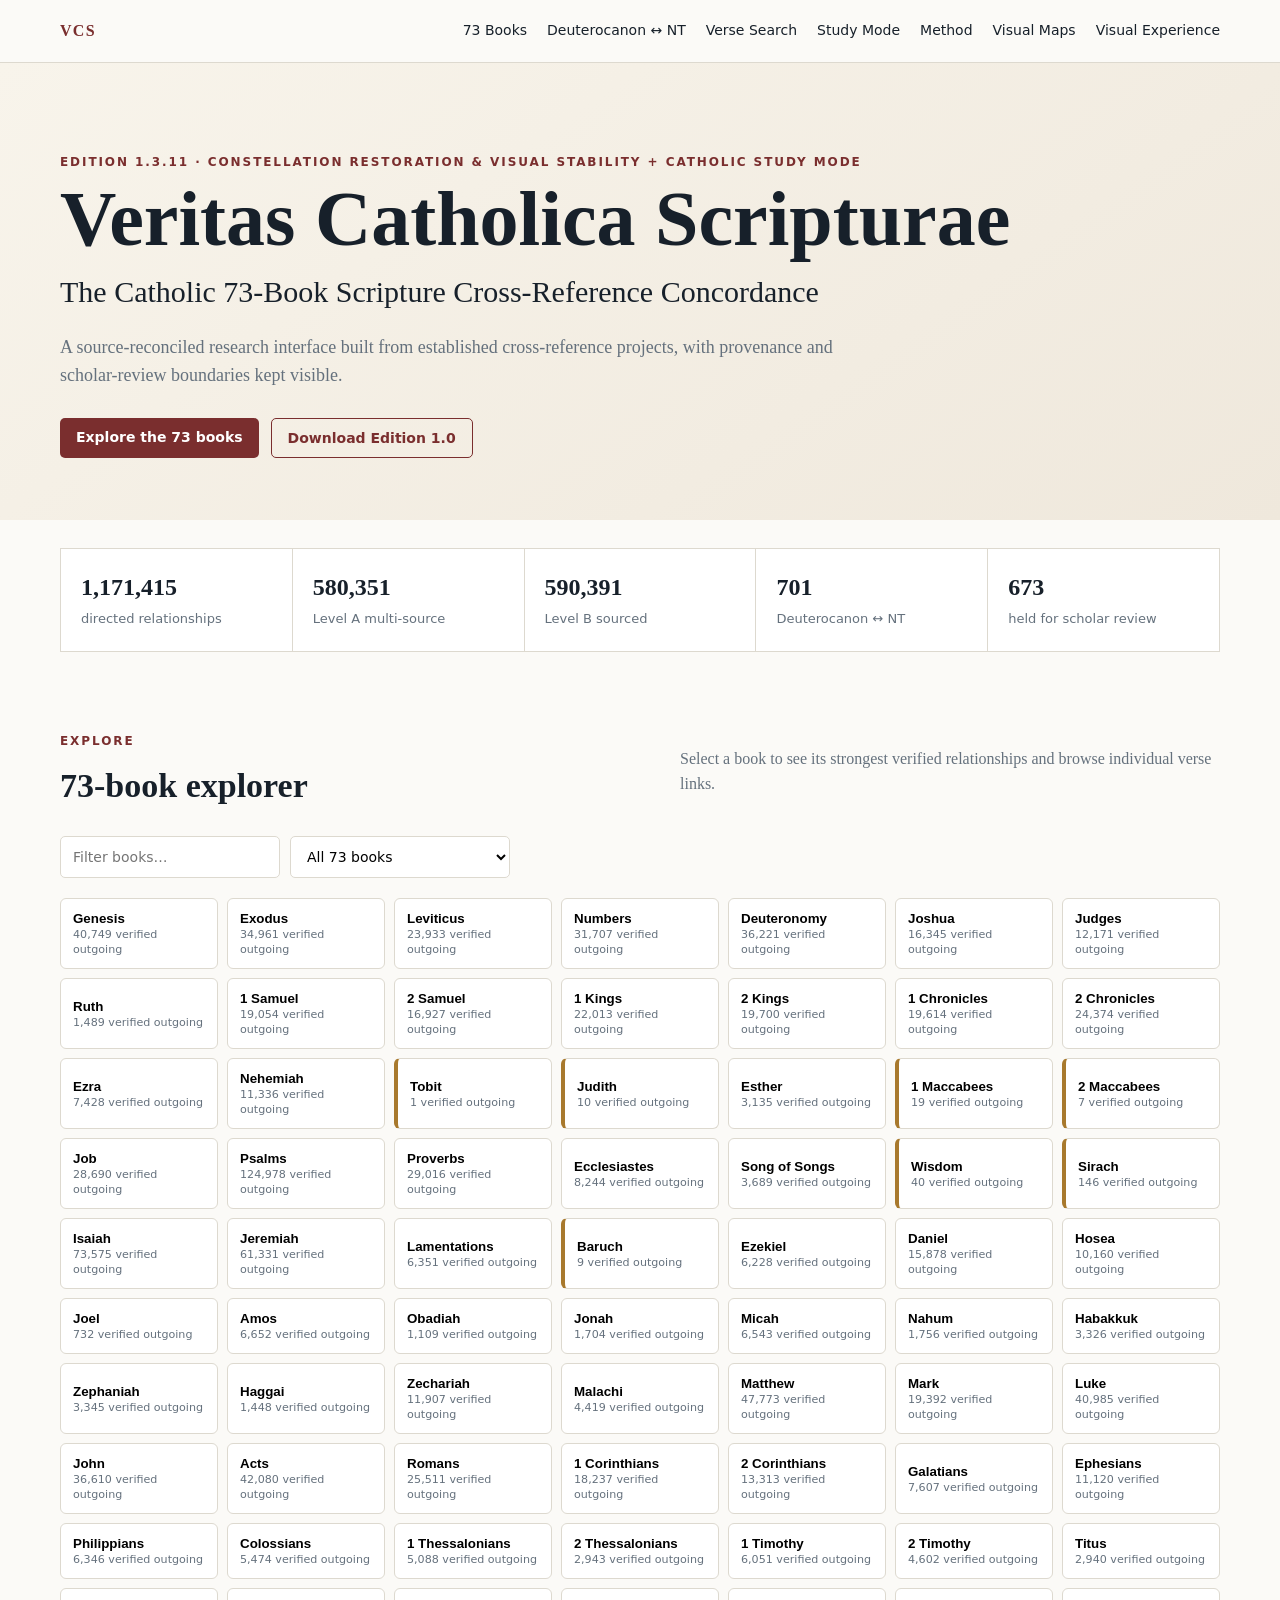
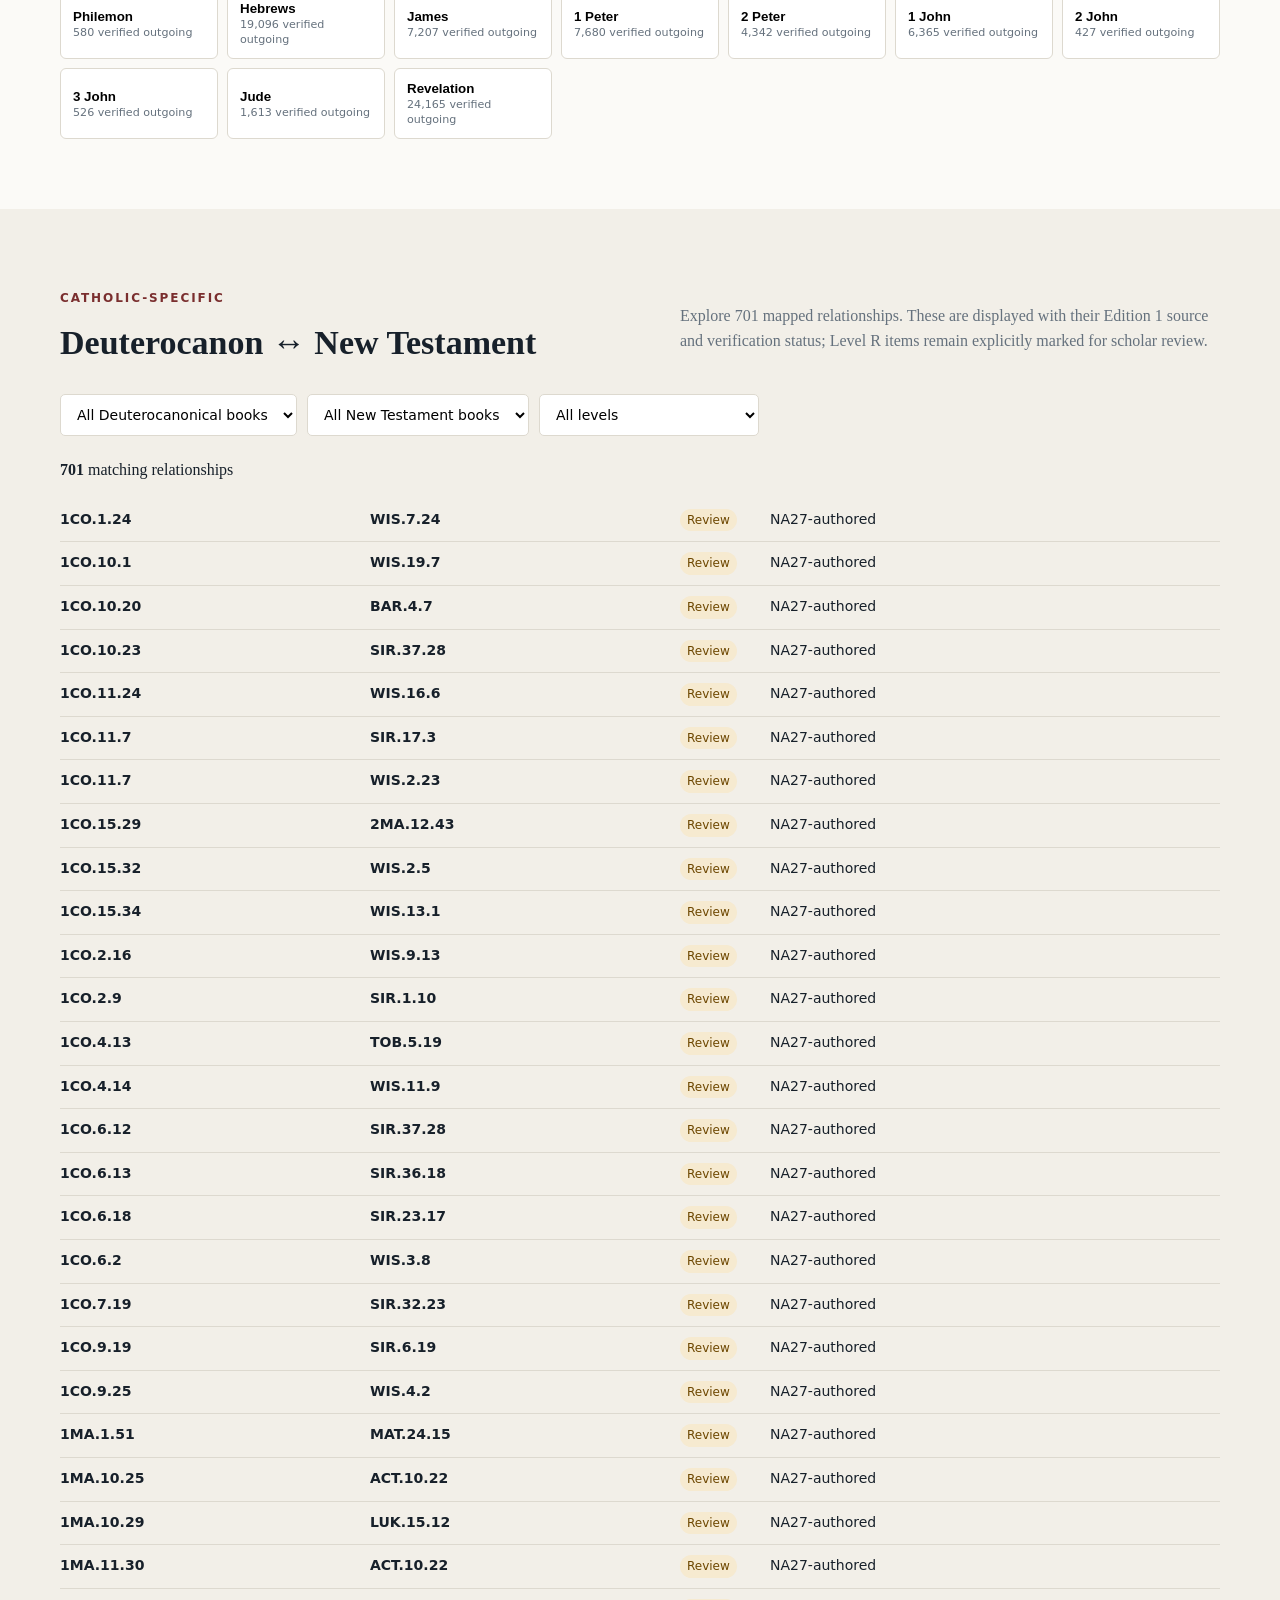
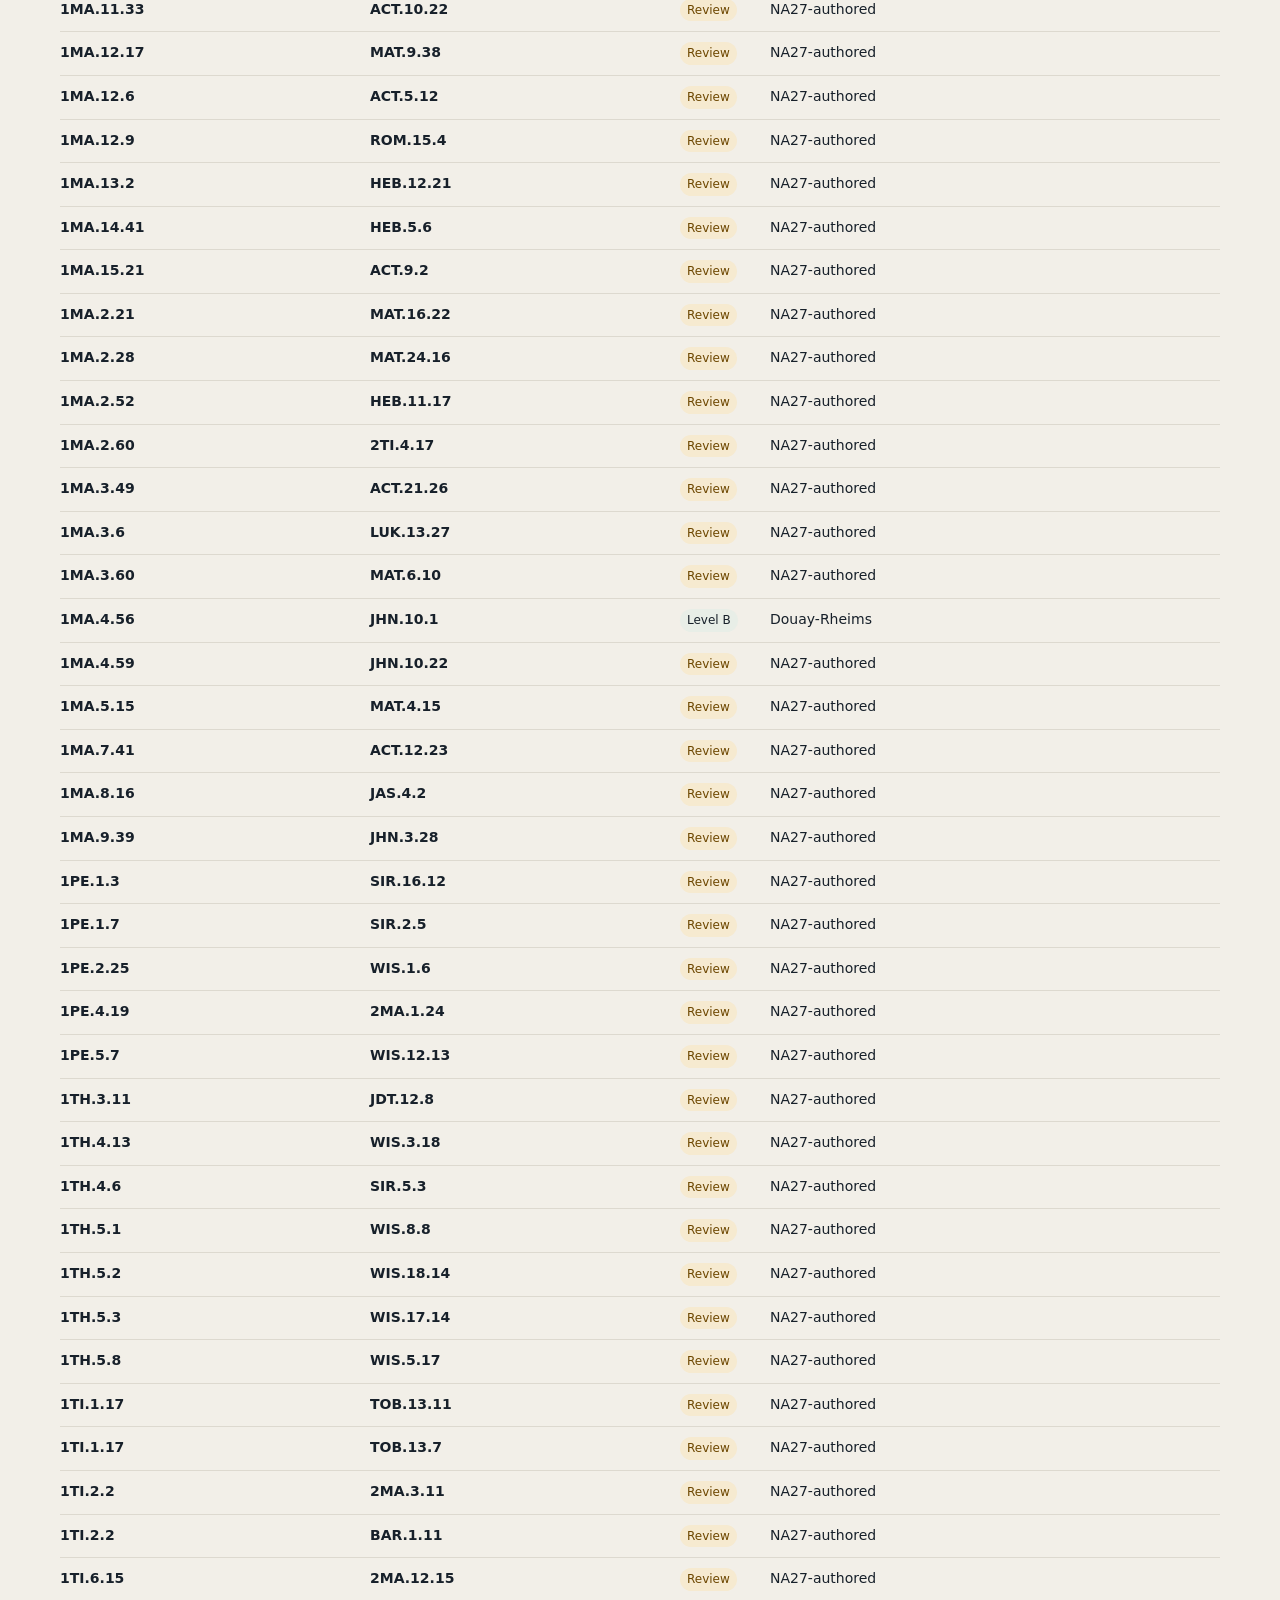
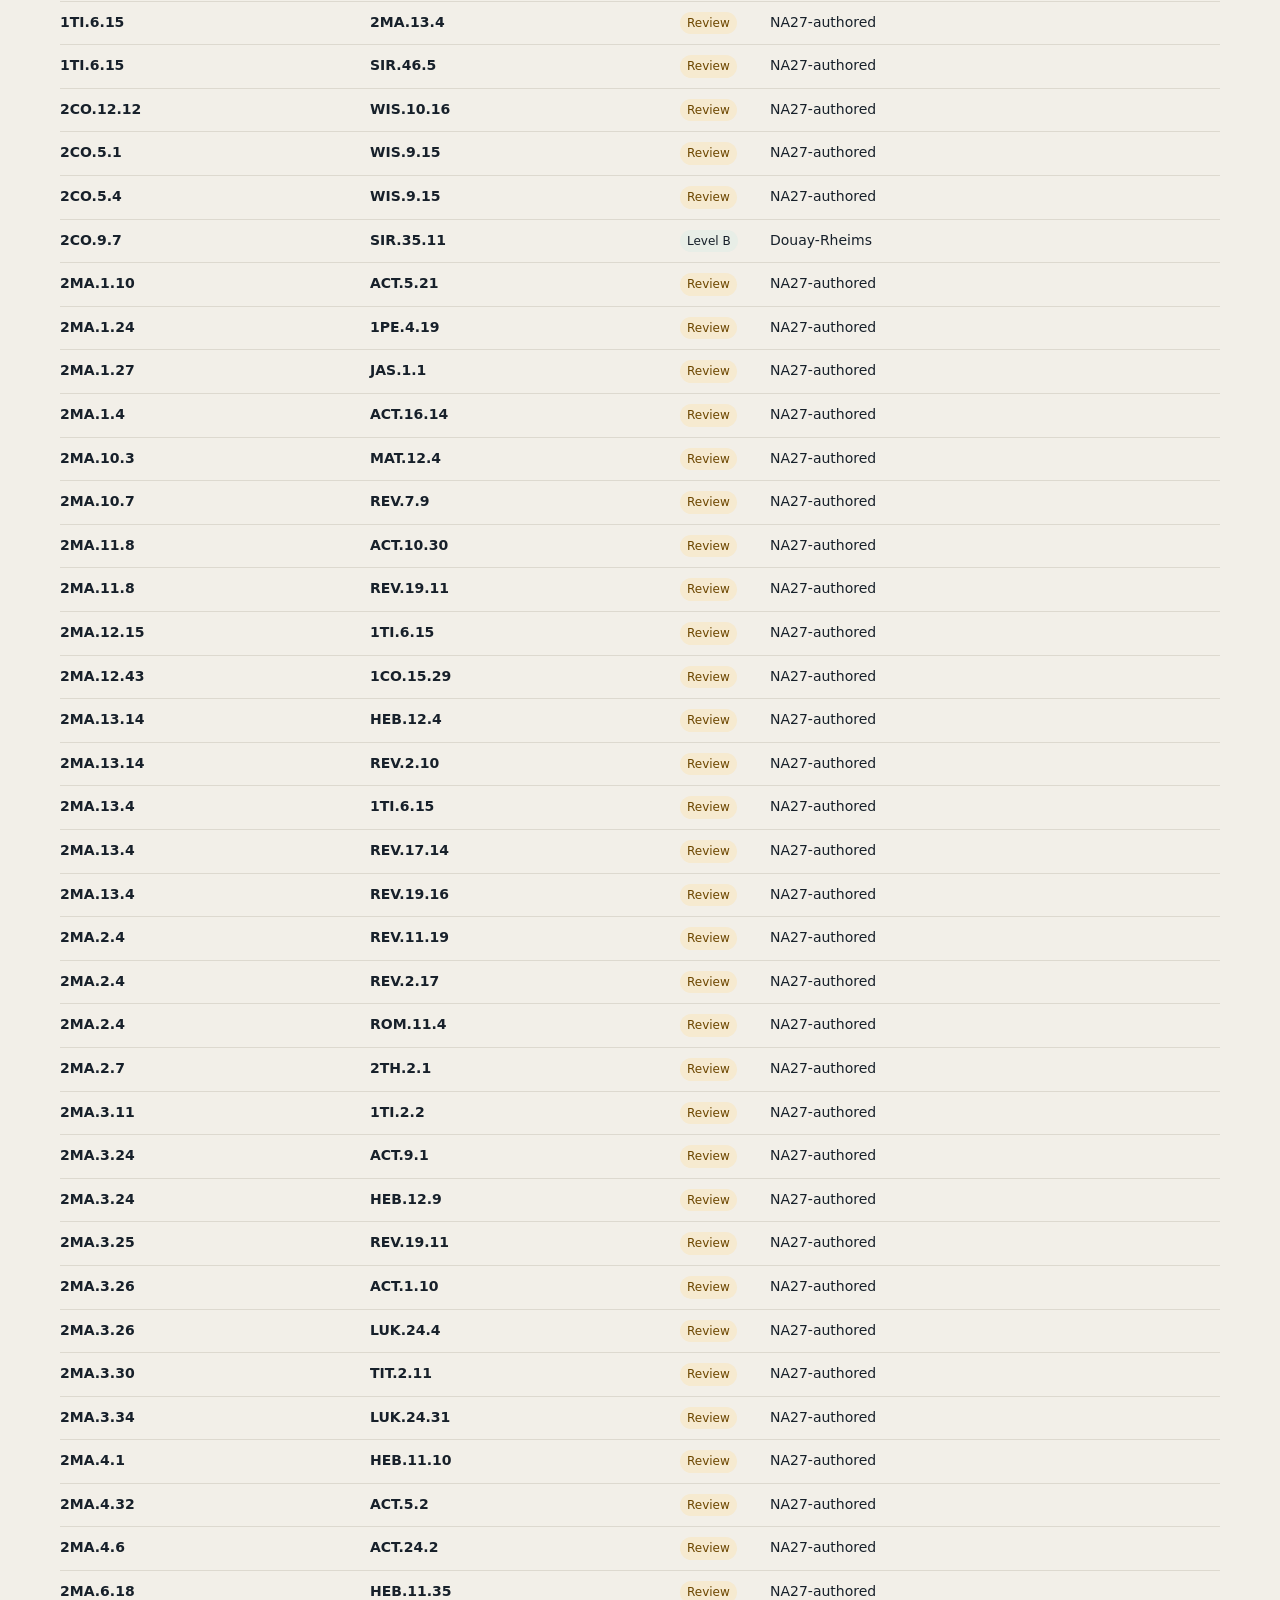
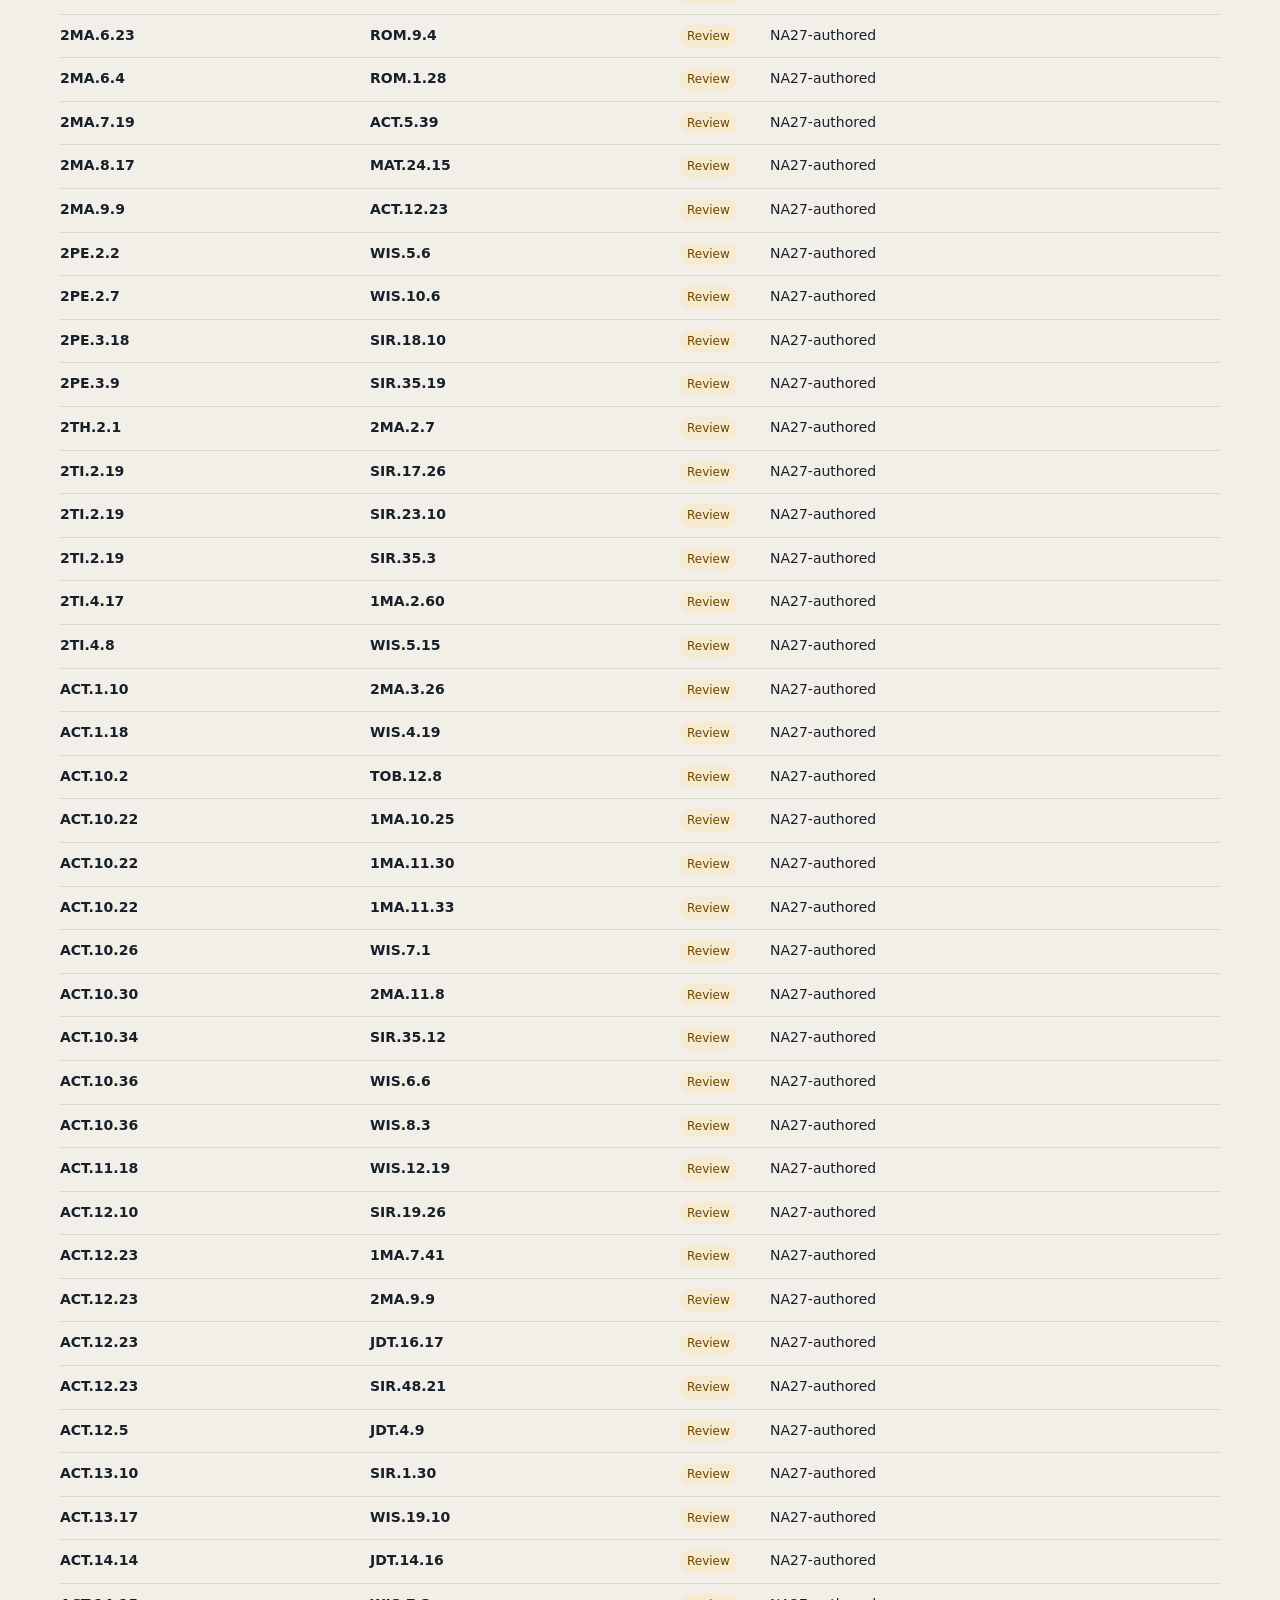
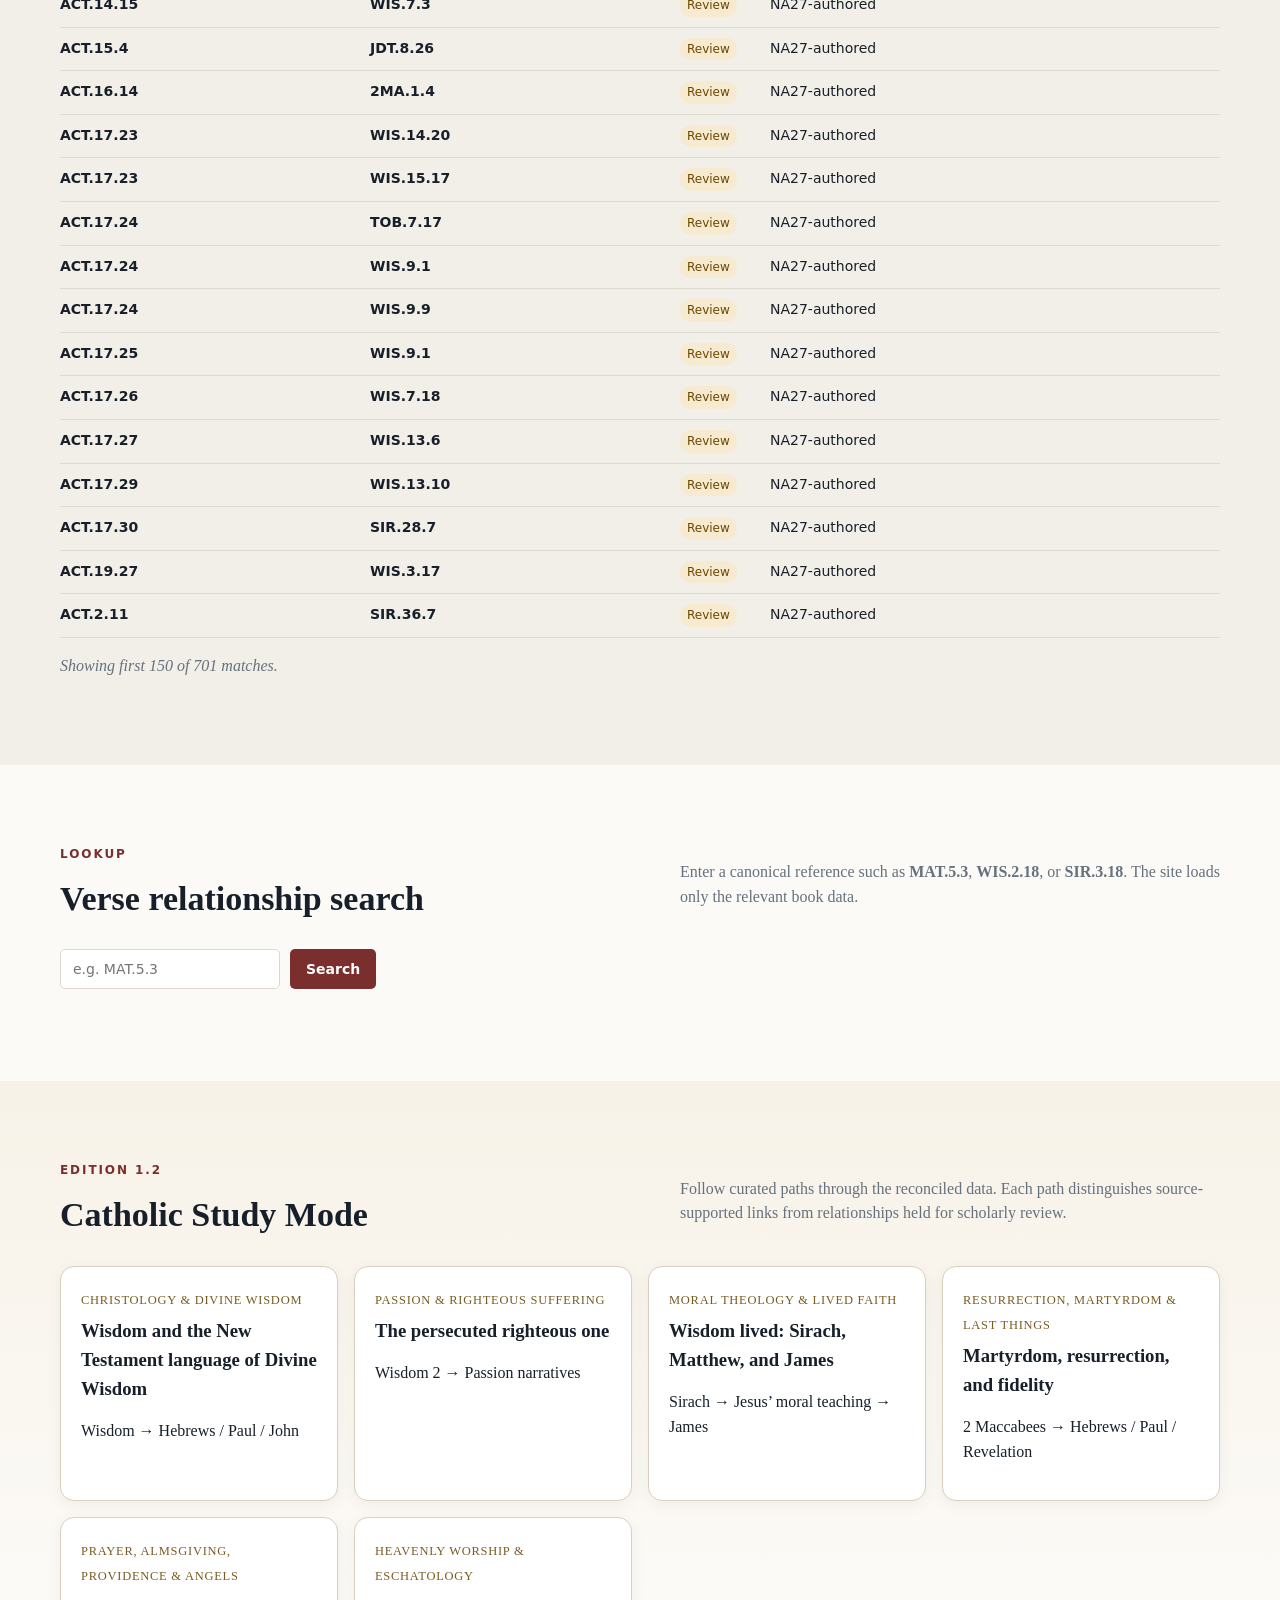
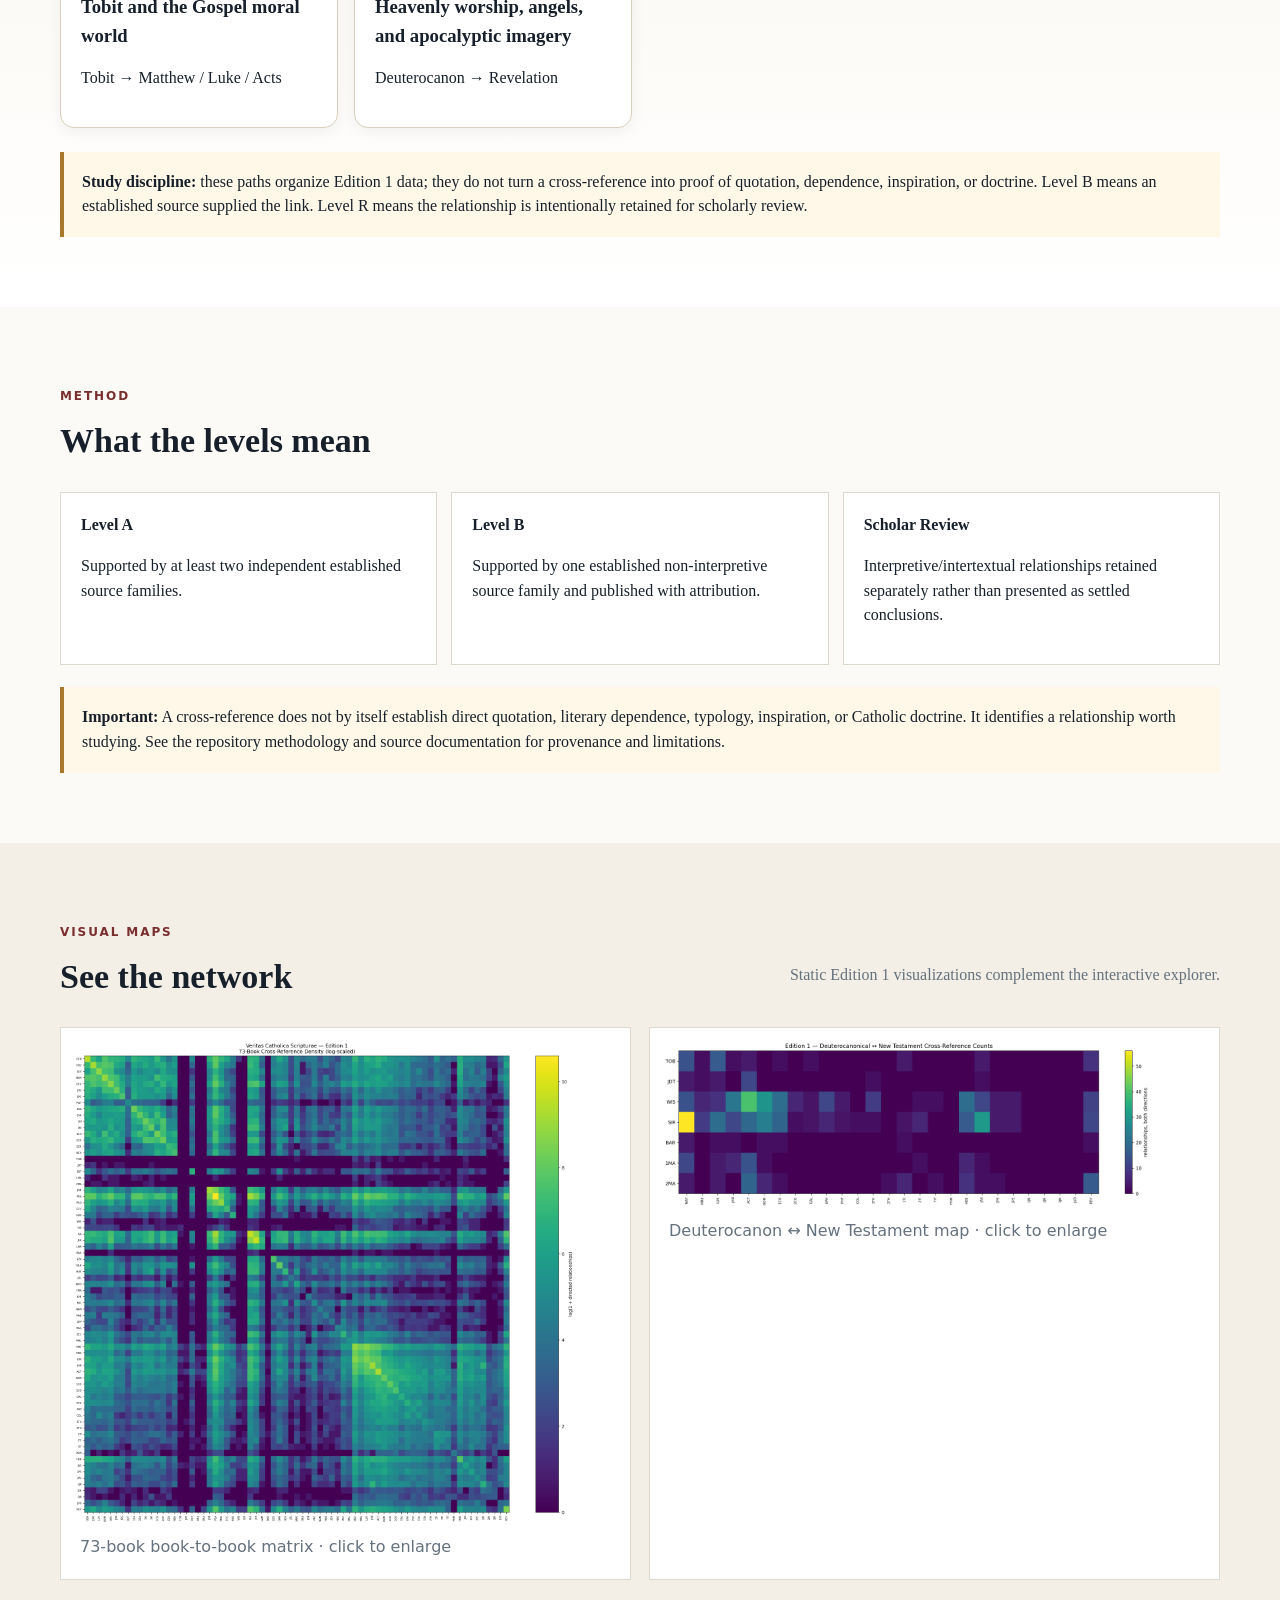
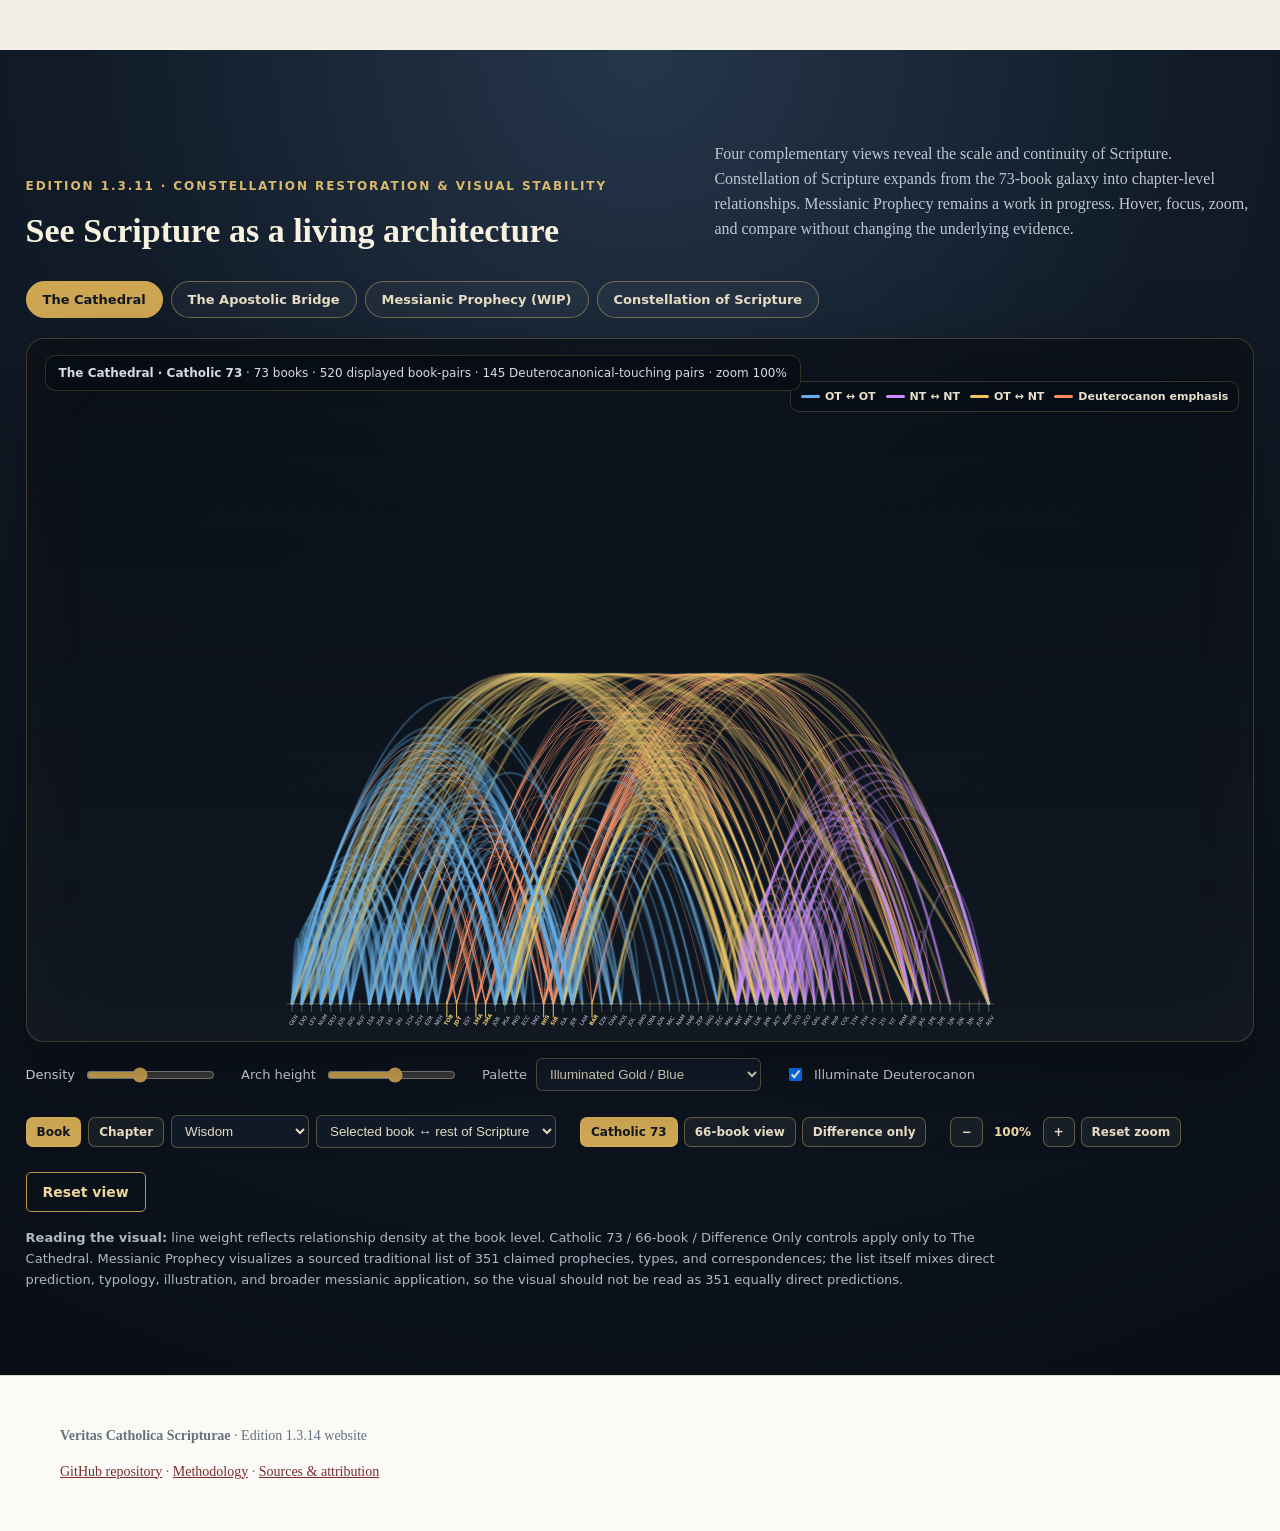
==== docs/index.html @ cc0d412a "Edition 1.3.14 cache-busting hotfix Part 3" ====
<!doctype html><html lang="en"><head><meta charset="utf-8"><meta name="viewport" content="width=device-width,initial-scale=1"><meta name="description" content="A provenance-preserving Catholic 73-book Scripture cross-reference concordance."><title>Veritas Catholica Scripturae</title><link rel="stylesheet" href="assets/style.css?v=1.3.14"></head><body>
<header><div class="wrap nav"><a class="brand" href="./">VCS</a><nav><a href="#explore">73 Books</a><a href="#deutero">Deuterocanon ↔ NT</a><a href="#search">Verse Search</a><a href="#study">Study Mode</a><a href="#method">Method</a><a href="#visuals">Visual Maps</a><a href="#visual-experience">Visual Experience</a></nav></div></header>
<main>
<section class="hero"><div class="wrap"><p class="eyebrow">Edition 1.3.11 · Constellation Restoration & Visual Stability + Catholic Study Mode</p><h1>Veritas Catholica Scripturae</h1><p class="lead">The Catholic 73-Book Scripture Cross-Reference Concordance</p><p class="sub">A source-reconciled research interface built from established cross-reference projects, with provenance and scholar-review boundaries kept visible.</p><div class="actions"><a class="button" href="#explore">Explore the 73 books</a><a class="button secondary" href="https://github.com/cftrevizo/Veritas-Catholica-Scripturae/releases/tag/v1.0.0">Download Edition 1.0</a></div></div></section>
<section class="stats wrap"><div><strong>1,171,415</strong><span>directed relationships</span></div><div><strong>580,351</strong><span>Level A multi-source</span></div><div><strong>590,391</strong><span>Level B sourced</span></div><div><strong>701</strong><span>Deuterocanon ↔ NT</span></div><div><strong>673</strong><span>held for scholar review</span></div></section>
<section id="explore" class="wrap section"><div class="sectionhead"><div><p class="eyebrow">Explore</p><h2>73-book explorer</h2></div><p>Select a book to see its strongest verified relationships and browse individual verse links.</p></div><div class="controls"><input id="bookFilter" placeholder="Filter books…"><select id="canonFilter"><option value="all">All 73 books</option><option value="deutero">Deuterocanonical books</option><option value="nt">New Testament</option><option value="ot">Old Testament</option></select></div><div id="bookGrid" class="bookgrid"></div><div id="bookPanel" class="panel hidden"></div></section>
<section id="deutero" class="section alt"><div class="wrap"><div class="sectionhead"><div><p class="eyebrow">Catholic-specific</p><h2>Deuterocanon ↔ New Testament</h2></div><p>Explore 701 mapped relationships. These are displayed with their Edition 1 source and verification status; Level R items remain explicitly marked for scholar review.</p></div><div class="controls"><select id="deuteroBook"><option value="all">All Deuterocanonical books</option></select><select id="ntBook"><option value="all">All New Testament books</option></select><select id="levelFilter"><option value="all">All levels</option><option value="A">Level A</option><option value="B">Level B</option><option value="R">Scholar review</option></select></div><div id="deuteroResults" class="results"></div></div></section>
<section id="search" class="wrap section"><div class="sectionhead"><div><p class="eyebrow">Lookup</p><h2>Verse relationship search</h2></div><p>Enter a canonical reference such as <b>MAT.5.3</b>, <b>WIS.2.18</b>, or <b>SIR.3.18</b>. The site loads only the relevant book data.</p></div><form id="verseForm" class="searchbox"><input id="verseInput" autocomplete="off" placeholder="e.g. MAT.5.3"><button class="button" type="submit">Search</button></form><div id="verseResults" class="results"></div></section>
<section id="study" class="section study"><div class="wrap"><div class="sectionhead"><div><p class="eyebrow">Edition 1.2</p><h2>Catholic Study Mode</h2></div><p>Follow curated paths through the reconciled data. Each path distinguishes source-supported links from relationships held for scholarly review.</p></div><div id="studyGrid" class="studygrid"></div><div id="studyPanel" class="panel hidden"></div><div class="notice"><b>Study discipline:</b> these paths organize Edition 1 data; they do not turn a cross-reference into proof of quotation, dependence, inspiration, or doctrine. Level B means an established source supplied the link. Level R means the relationship is intentionally retained for scholarly review.</div></div></section>




<section id="method" class="wrap section"><div class="sectionhead"><div><p class="eyebrow">Method</p><h2>What the levels mean</h2></div></div><div class="cards"><article><b>Level A</b><p>Supported by at least two independent established source families.</p></article><article><b>Level B</b><p>Supported by one established non-interpretive source family and published with attribution.</p></article><article><b>Scholar Review</b><p>Interpretive/intertextual relationships retained separately rather than presented as settled conclusions.</p></article></div><div class="notice"><b>Important:</b> A cross-reference does not by itself establish direct quotation, literary dependence, typology, inspiration, or Catholic doctrine. It identifies a relationship worth studying. See the repository methodology and source documentation for provenance and limitations.</div></section>
<section id="visuals" class="section alt secondary-maps"><div class="wrap"><div class="sectionhead"><div><p class="eyebrow">Visual maps</p><h2>See the network</h2></div><p>Static Edition 1 visualizations complement the interactive explorer.</p></div><div class="visualgrid"><figure class="zoomable-map" tabindex="0" data-map-src="assets/73-book-matrix.png" data-map-title="73-book book-to-book matrix"><img src="assets/73-book-matrix.png" alt="73-book cross-reference matrix"><figcaption>73-book book-to-book matrix · click to enlarge</figcaption></figure><figure class="zoomable-map" tabindex="0" data-map-src="assets/deutero-nt-map.png" data-map-title="Deuterocanon ↔ New Testament map"><img src="assets/deutero-nt-map.png" alt="Deuterocanon to New Testament map"><figcaption>Deuterocanon ↔ New Testament map · click to enlarge</figcaption></figure></div></div></section>
<section id="visual-experience" class="visual-experience"><div class="wrap wide"><div class="sectionhead visualhead"><div><p class="eyebrow">Edition 1.3.11 · Constellation Restoration & Visual Stability</p><h2>See Scripture as a living architecture</h2></div><p>Four complementary views reveal the scale and continuity of Scripture. Constellation of Scripture expands from the 73-book galaxy into chapter-level relationships. Messianic Prophecy remains a work in progress. Hover, focus, zoom, and compare without changing the underlying evidence.</p></div><div class="visual-tabs"><button class="vtab active" data-v="cathedral">The Cathedral</button><button class="vtab" data-v="bridge">The Apostolic Bridge</button><button class="vtab" data-v="prophecy">Messianic Prophecy (WIP)</button><button class="vtab" data-v="constellation">Constellation of Scripture</button></div><div class="visual-stage"><div id="visualMeta" class="visual-meta"></div><svg id="visualSvg" viewBox="0 -600 1400 1320" role="img" aria-label="Interactive Catholic Scripture network visualization"></svg><div id="visualTip" class="visual-tip hidden"></div></div><div class="visual-controls">
<label>Density <input id="densityRange" type="range" min="120" max="1100" value="520" step="20"></label>
<label>Arch height <input id="archHeightRange" type="range" min="70" max="220" value="150" step="5"></label>
<label>Palette <select id="paletteSelect"><option value="illuminated">Illuminated Gold / Blue</option><option value="stained">Stained Glass</option><option value="ember">Ember / Sapphire</option><option value="mono">Ivory Monochrome</option><option value="electric">Electric Cyan / Magenta</option><option value="royal">Royal Blue / Crimson / Gold</option><option value="neon">Neon Emerald / Violet / Orange</option></select></label>
<label><input id="deuteroEmphasis" type="checkbox" checked> Illuminate Deuterocanon</label>
<div id="constellationControls" class="constellation-controls hidden">
<button class="mini active" data-const-mode="book">Book</button><button class="mini" data-const-mode="chapter">Chapter</button>
<select id="constBookSelect" aria-label="Choose a book for chapter constellation"></select>
<select id="constScopeSelect" aria-label="Choose chapter relationship scope"><option value="external">Selected book ↔ rest of Scripture</option><option value="internal">Within selected book</option><option value="all">Both</option></select>
</div><div id="canonCompareControls" class="canon-compare-controls"><button class="mini active" data-canon="73">Catholic 73</button><button class="mini" data-canon="66">66-book view</button><button class="mini" data-canon="diff">Difference only</button></div>
<div class="zoom-controls"><button id="zoomOut" class="mini" title="Zoom out">−</button><span id="zoomLabel">100%</span><button id="zoomIn" class="mini" title="Zoom in">+</button><button id="resetZoom" class="mini">Reset zoom</button></div>
<button id="resetVisual" class="button secondary">Reset view</button>
</div><div class="visual-caption"><b>Reading the visual:</b> line weight reflects relationship density at the book level. Catholic 73 / 66-book / Difference Only controls apply only to The Cathedral. Messianic Prophecy visualizes a sourced traditional list of 351 claimed prophecies, types, and correspondences; the list itself mixes direct prediction, typology, illustration, and broader messianic application, so the visual should not be read as 351 equally direct predictions.</div></div></section>
</main><div id="mapLightbox" class="map-lightbox hidden" aria-hidden="true"><div class="map-lightbox-bar"><strong id="mapLightboxTitle">Visual map</strong><div><button id="mapZoomOut" class="mini">−</button><span id="mapZoomLabel">100%</span><button id="mapZoomIn" class="mini">+</button><button id="mapZoomReset" class="mini">Reset</button><button id="mapClose" class="mini">Close</button></div></div><div id="mapViewport" class="map-viewport"><img id="mapLightboxImg" alt="Enlarged visual map"></div></div><footer><div class="wrap"><p><b>Veritas Catholica Scripturae</b> · Edition 1.3.14 website</p><p><a href="https://github.com/cftrevizo/Veritas-Catholica-Scripturae">GitHub repository</a> · <a href="https://github.com/cftrevizo/Veritas-Catholica-Scripturae/blob/main/METHODOLOGY.md">Methodology</a> · <a href="https://github.com/cftrevizo/Veritas-Catholica-Scripturae/blob/main/NOTICE.md">Sources & attribution</a></p></div></footer><script src="assets/app.js?v=1.3.14"></script></body></html>
---- docs/assets/style.css ----
:root{--ink:#17202a;--muted:#65717d;--paper:#fbfaf7;--card:#fff;--line:#ddd9cf;--accent:#7a2e2e;--gold:#a8792d;--soft:#f1eee7;--review:#8a5a00}*{box-sizing:border-box}html{scroll-behavior:smooth}body{margin:0;font-family:Georgia,'Times New Roman',serif;background:var(--paper);color:var(--ink);line-height:1.55}a{color:var(--accent)}.wrap{width:min(1160px,92vw);margin:auto}header{position:sticky;top:0;z-index:10;background:rgba(251,250,247,.96);border-bottom:1px solid var(--line);backdrop-filter:blur(8px)}.nav{height:62px;display:flex;align-items:center;justify-content:space-between}.brand{font-weight:800;text-decoration:none;letter-spacing:.08em}.nav nav{display:flex;gap:20px}.nav nav a{text-decoration:none;color:var(--ink);font-family:system-ui,sans-serif;font-size:14px}.hero{padding:80px 0 62px;background:linear-gradient(145deg,#f8f4eb,#efe8dc)}h1{font-size:clamp(42px,7vw,78px);line-height:.98;margin:.12em 0}.lead{font-size:clamp(20px,3vw,30px);margin:12px 0}.sub{max-width:780px;color:var(--muted);font-size:18px}.eyebrow{text-transform:uppercase;letter-spacing:.16em;font:700 12px system-ui,sans-serif;color:var(--accent)}.actions{display:flex;gap:12px;flex-wrap:wrap;margin-top:28px}.button{display:inline-block;border:0;border-radius:5px;background:var(--accent);color:white;text-decoration:none;padding:11px 16px;font:700 14px system-ui,sans-serif;cursor:pointer}.button.secondary{background:transparent;color:var(--accent);border:1px solid var(--accent)}.stats{display:grid;grid-template-columns:repeat(5,1fr);gap:1px;background:var(--line);border:1px solid var(--line);margin-top:28px}.stats div{background:var(--card);padding:20px}.stats strong{display:block;font-size:24px}.stats span{font:13px system-ui,sans-serif;color:var(--muted)}.section{padding:70px 0}.alt{background:#f2efe8}.sectionhead{display:flex;justify-content:space-between;gap:30px;align-items:end;margin-bottom:24px}.sectionhead h2{font-size:34px;margin:0}.sectionhead>p{max-width:540px;color:var(--muted)}.controls,.searchbox{display:flex;gap:10px;flex-wrap:wrap;margin:20px 0}.controls input,.controls select,.searchbox input{padding:11px 12px;border:1px solid var(--line);background:white;border-radius:5px;font:14px system-ui,sans-serif;min-width:220px}.bookgrid{display:grid;grid-template-columns:repeat(auto-fill,minmax(150px,1fr));gap:9px}.book{background:white;border:1px solid var(--line);border-radius:6px;padding:12px;text-align:left;cursor:pointer}.book:hover{border-color:var(--accent)}.book b{display:block}.book small{font-family:system-ui,sans-serif;color:var(--muted)}.book.deutero{border-left:4px solid var(--gold)}.panel,.results{margin-top:22px}.panel{background:white;border:1px solid var(--line);padding:22px;border-radius:7px}.hidden{display:none}.chips{display:flex;flex-wrap:wrap;gap:8px}.chip{background:var(--soft);border-radius:999px;padding:6px 10px;font:13px system-ui,sans-serif}.result{display:grid;grid-template-columns:minmax(120px,1fr) minmax(120px,1fr) 80px minmax(150px,1.5fr);gap:10px;padding:10px 0;border-bottom:1px solid var(--line);font-family:system-ui,sans-serif;font-size:14px}.badge{display:inline-block;padding:2px 7px;border-radius:999px;background:#e8eee7;font-size:12px}.badge.R{background:#f6ead0;color:#6d4700}.cards{display:grid;grid-template-columns:repeat(3,1fr);gap:14px}.cards article{background:white;border:1px solid var(--line);padding:20px}.notice{margin-top:22px;padding:18px;border-left:4px solid var(--gold);background:#fff8e8}.visualgrid{display:grid;grid-template-columns:1fr 1fr;gap:18px}.visualgrid figure{margin:0;background:white;border:1px solid var(--line);padding:10px}.visualgrid img{width:100%;height:auto;display:block}.visualgrid figcaption{padding:9px;font-family:system-ui,sans-serif;color:var(--muted)}footer{border-top:1px solid var(--line);padding:35px 0;color:var(--muted);font-size:14px}.pager{display:flex;gap:8px;margin-top:15px}.empty{color:var(--muted);font-style:italic}@media(max-width:800px){.nav nav{display:none}.stats{grid-template-columns:1fr 1fr}.sectionhead{display:block}.cards,.visualgrid{grid-template-columns:1fr}.result{grid-template-columns:1fr 1fr}.result .src{grid-column:1/-1}}

.study{background:linear-gradient(180deg,#f7f2e8,#fff)}.studygrid{display:grid;grid-template-columns:repeat(auto-fit,minmax(250px,1fr));gap:16px;margin:24px 0}.studycard{background:#fff;border:1px solid #d9d0bd;border-radius:14px;padding:20px;cursor:pointer;box-shadow:0 4px 16px rgba(0,0,0,.05)}.studycard:hover{transform:translateY(-2px)}.studycard h3{margin:.25rem 0}.studycard .tag{font-size:.78rem;text-transform:uppercase;letter-spacing:.06em;color:#795c24}.pathitem{padding:14px 0;border-bottom:1px solid #e6dfd2}.pathitem:last-child{border-bottom:0}.levelB{display:inline-block;background:#e6f4ea;color:#1e6b39;padding:2px 8px;border-radius:999px;font-size:.75rem;font-weight:700}.levelR{display:inline-block;background:#fff0d6;color:#855600;padding:2px 8px;border-radius:999px;font-size:.75rem;font-weight:700}.pathrefs{font-family:ui-monospace,SFMono-Regular,Menlo,monospace;font-weight:700}.studyintro{max-width:850px}
/* Edition 1.3 Visual Experience */
.visual-experience{padding:76px 0 84px;background:radial-gradient(circle at 50% 0,#25364a 0,#111b28 38%,#090e15 100%);color:#f7f1df;overflow:hidden}.wide{width:min(1380px,96vw)}.visualhead>p{color:#bdc7d3}.visual-experience .eyebrow{color:#d9b86c}.visual-tabs{display:flex;gap:8px;flex-wrap:wrap;margin:20px 0}.vtab{border:1px solid rgba(218,184,108,.45);background:rgba(255,255,255,.04);color:#eadfc7;padding:10px 16px;border-radius:999px;cursor:pointer;font:700 13px system-ui,sans-serif}.vtab.active{background:#d0a854;color:#121821;border-color:#d0a854}.visual-stage{position:relative;border:1px solid rgba(218,184,108,.25);border-radius:18px;background:linear-gradient(180deg,rgba(7,12,19,.72),rgba(17,24,34,.9));box-shadow:0 28px 80px rgba(0,0,0,.35),inset 0 0 80px rgba(196,155,74,.04);overflow:hidden}.visual-stage:before{content:'';position:absolute;inset:0;pointer-events:none;background-image:radial-gradient(rgba(255,255,255,.16) .6px,transparent .7px);background-size:23px 23px;opacity:.18}.visual-stage svg{width:100%;height:auto;display:block;min-height:520px}.visual-meta{position:absolute;z-index:3;left:18px;top:16px;padding:10px 13px;background:rgba(8,13,20,.74);border:1px solid rgba(218,184,108,.2);border-radius:10px;font:12px system-ui,sans-serif;color:#d6dce4;backdrop-filter:blur(8px)}.visual-tip{position:absolute;z-index:4;pointer-events:none;max-width:280px;padding:10px 12px;border:1px solid rgba(218,184,108,.45);border-radius:8px;background:rgba(7,11,17,.94);color:#fff;font:12px system-ui,sans-serif;box-shadow:0 12px 30px rgba(0,0,0,.4)}.visual-controls{display:flex;gap:24px;align-items:center;flex-wrap:wrap;margin:16px 0;font:13px system-ui,sans-serif;color:#d6dce4}.visual-controls label{display:flex;align-items:center;gap:9px}.visual-controls input[type=range]{accent-color:#d0a854}.visual-caption{max-width:1000px;color:#aeb9c5;font:13px/1.6 system-ui,sans-serif}.secondary-maps{background:#f3efe6}.v-arc{fill:none;stroke-linecap:round;transition:opacity .18s,stroke-width .18s}.v-book{cursor:pointer}.v-book text{font:10px system-ui,sans-serif;fill:#cbd5df}.v-book .tick{stroke:#8090a1;stroke-width:1}.v-book.deut text{fill:#f0c96f;font-weight:800}.v-book.deut .tick{stroke:#e3b85e;stroke-width:2}.v-book.active text{fill:#fff;font-weight:800}.bridge-label{font:700 12px system-ui,sans-serif;fill:#e9edf2}.bridge-count{font:11px system-ui,sans-serif;fill:#d8b45e}.canon-number{font:800 54px Georgia,serif;fill:#f2d58d}.canon-copy{font:14px system-ui,sans-serif;fill:#c3ced9}.canon-switch{cursor:pointer}.visual-experience .button.secondary{color:#efd797;border-color:#b9944a;background:transparent}@media(max-width:800px){.visual-stage svg{min-height:420px}.visual-controls{gap:12px}.visualhead{display:block}.v-book text{font-size:8px}}

/* Edition 1.3.2 controls */
.visual-controls select{background:#111b28;color:#eadfc7;border:1px solid rgba(218,184,108,.35);border-radius:6px;padding:7px 9px}.mini{border:1px solid rgba(218,184,108,.4);background:rgba(255,255,255,.055);color:#eadfc7;border-radius:7px;padding:7px 10px;cursor:pointer;font:700 12px system-ui,sans-serif}.mini:hover,.mini.active{background:#d0a854;color:#121821}.canon-compare-controls,.zoom-controls{display:flex;align-items:center;gap:6px}.zoom-controls span{min-width:48px;text-align:center;color:#f0dca8;font:700 12px system-ui,sans-serif}.visual-stage svg{cursor:grab;touch-action:none}.visual-stage svg.dragging{cursor:grabbing}.canon-number.small{font-size:34px}.v-arc{filter:drop-shadow(0 0 2px rgba(126,185,220,.16))}.visual-stage{min-height:560px}@media(max-width:800px){.visual-controls{align-items:flex-start}.canon-compare-controls,.zoom-controls{width:100%;flex-wrap:wrap}}

/* Edition 1.3.3 */
.visual-stage{min-height:700px}.visual-stage svg{height:min(78vh,900px);min-height:650px}.visual-legend{position:absolute;right:14px;top:42px;display:flex;gap:10px;flex-wrap:wrap;max-width:520px;padding:8px 10px;border-radius:9px;background:rgba(8,14,23,.82);border:1px solid rgba(218,184,108,.22);font:700 11px system-ui,sans-serif;color:#e8dfcc;backdrop-filter:blur(8px)}.visual-legend span{display:flex;align-items:center;gap:5px}.visual-legend i{width:19px;height:3px;border-radius:3px;display:inline-block}.v-arc{filter:drop-shadow(0 0 3px rgba(126,185,220,.22))}
.prophecy-title{font-size:26px;font-weight:800;letter-spacing:.12em}.prophecy-sub{font-size:13px;fill:#d8dfef}.prophecy-arc{filter:drop-shadow(0 0 2px currentColor)}

/* Edition 1.3.5 prophecy interaction */
.prophecy-book{cursor:pointer}.prophecy-book text{font-weight:800}.prophecy-book.active text{font-weight:900;filter:drop-shadow(0 0 5px currentColor)}.prophecy-count{font:800 26px Georgia,serif;fill:#f2d58d}.prophecy-legend{max-width:410px}.prophecy-arc{transition:stroke-opacity .12s,stroke-width .12s}.prophecy-title{font-size:22px}

/* Edition 1.3.7 Constellation of Scripture */
.const-line{pointer-events:none}.const-star{filter:drop-shadow(0 0 7px currentColor);cursor:pointer}.const-label{font-size:10px;fill:#e9edf7;pointer-events:none}.const-star.dim{opacity:.7}.const-star.chapter{filter:drop-shadow(0 0 8px #fff)}.const-ch-label{font-size:8px;fill:#111;font-weight:800;pointer-events:none}.const-center{font-size:22px;fill:#fff;font-weight:700;filter:drop-shadow(0 0 10px #65d6ff)}.const-back{font-size:13px;fill:#65d6ff;cursor:pointer;text-decoration:underline}

/* Edition 1.3.8 Constellation navigation & semantic book groups */
.constellation-controls{display:flex;align-items:center;gap:7px;flex-wrap:wrap}.constellation-controls select{background:#111b28;color:#eadfc7;border:1px solid rgba(218,184,108,.35);border-radius:6px;padding:7px 9px;max-width:240px}.constellation-legend{top:auto;bottom:14px;max-width:760px}.constellation-legend span{white-space:nowrap}.const-label{font-size:10px;font-weight:800;paint-order:stroke;stroke:#07101a;stroke-width:2px;stroke-linejoin:round}.const-ch-label-out{font-size:8px;font-weight:800;paint-order:stroke;stroke:#07101a;stroke-width:2px;stroke-linejoin:round}.const-book,.const-chapter{cursor:pointer}.const-line{transition:opacity .15s;filter:drop-shadow(0 0 2px rgba(255,255,255,.08))}


/* Edition 1.3.9 Bridge, maps & navigation refinement */
.bridge-legend{max-width:680px}.bridge-legend .legend-note,.visual-legend .legend-note{width:100%;color:#b9c4d0;font-weight:500}.zoomable-map{cursor:zoom-in;transition:transform .18s,box-shadow .18s}.zoomable-map:hover,.zoomable-map:focus{transform:translateY(-2px);box-shadow:0 12px 30px rgba(0,0,0,.12);outline:2px solid #b9944a;outline-offset:2px}.map-lightbox{position:fixed;z-index:1000;inset:0;background:rgba(3,7,12,.96);display:flex;flex-direction:column;color:#f5ead0}.map-lightbox.hidden{display:none}.map-lightbox-bar{height:58px;flex:0 0 58px;display:flex;align-items:center;justify-content:space-between;gap:16px;padding:0 18px;border-bottom:1px solid rgba(218,184,108,.28);background:#0b111a;font:13px system-ui,sans-serif}.map-lightbox-bar>div{display:flex;align-items:center;gap:7px}.map-lightbox-bar #mapZoomLabel{min-width:50px;text-align:center;color:#efd797;font-weight:800}.map-viewport{position:relative;flex:1;overflow:hidden;cursor:grab;touch-action:none}.map-viewport.dragging{cursor:grabbing}.map-viewport img{position:absolute;left:50%;top:50%;max-width:88vw;max-height:82vh;transform-origin:center center;translate:-50% -50%;user-select:none;-webkit-user-drag:none;transition:transform .06s linear}.map-open{overflow:hidden}@media(max-width:700px){.map-lightbox-bar{height:auto;min-height:58px;align-items:flex-start;padding:10px;flex-direction:column}.map-lightbox-bar>div{flex-wrap:wrap}.bridge-legend{max-width:90%}}
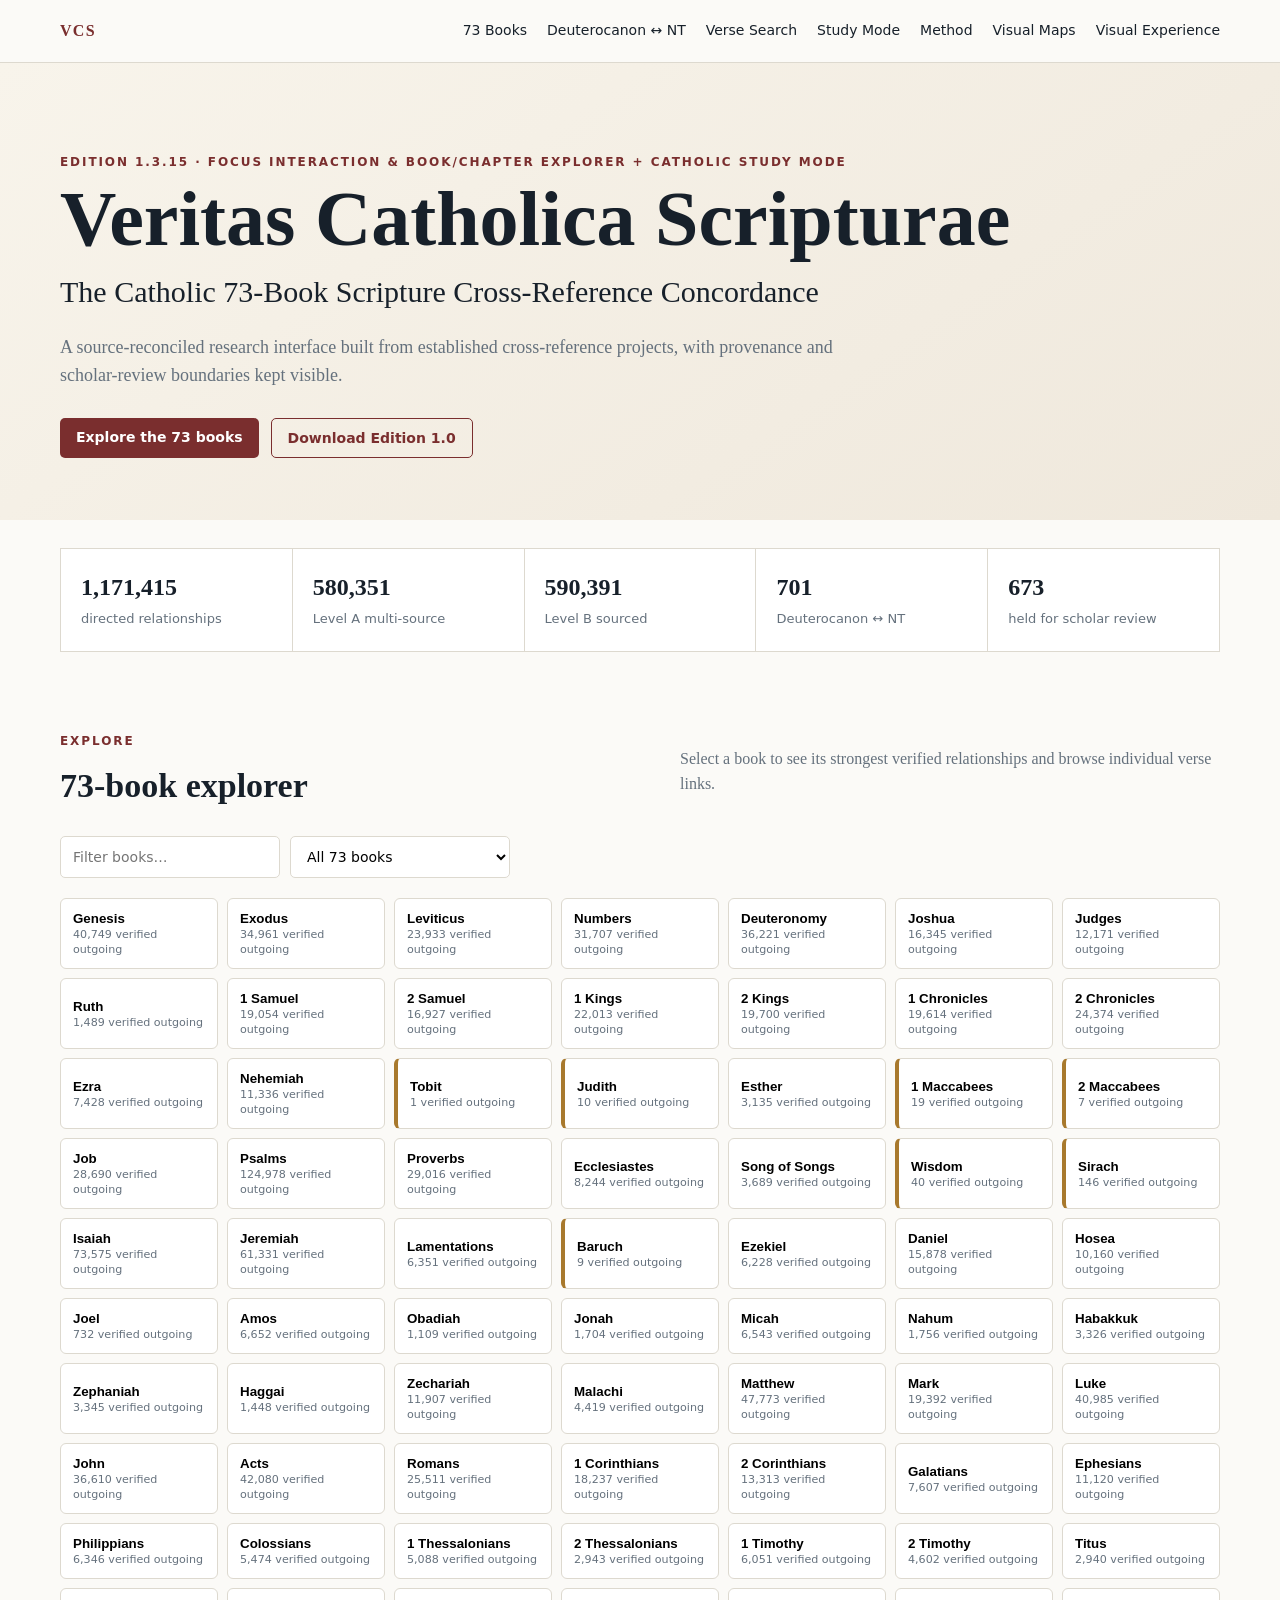
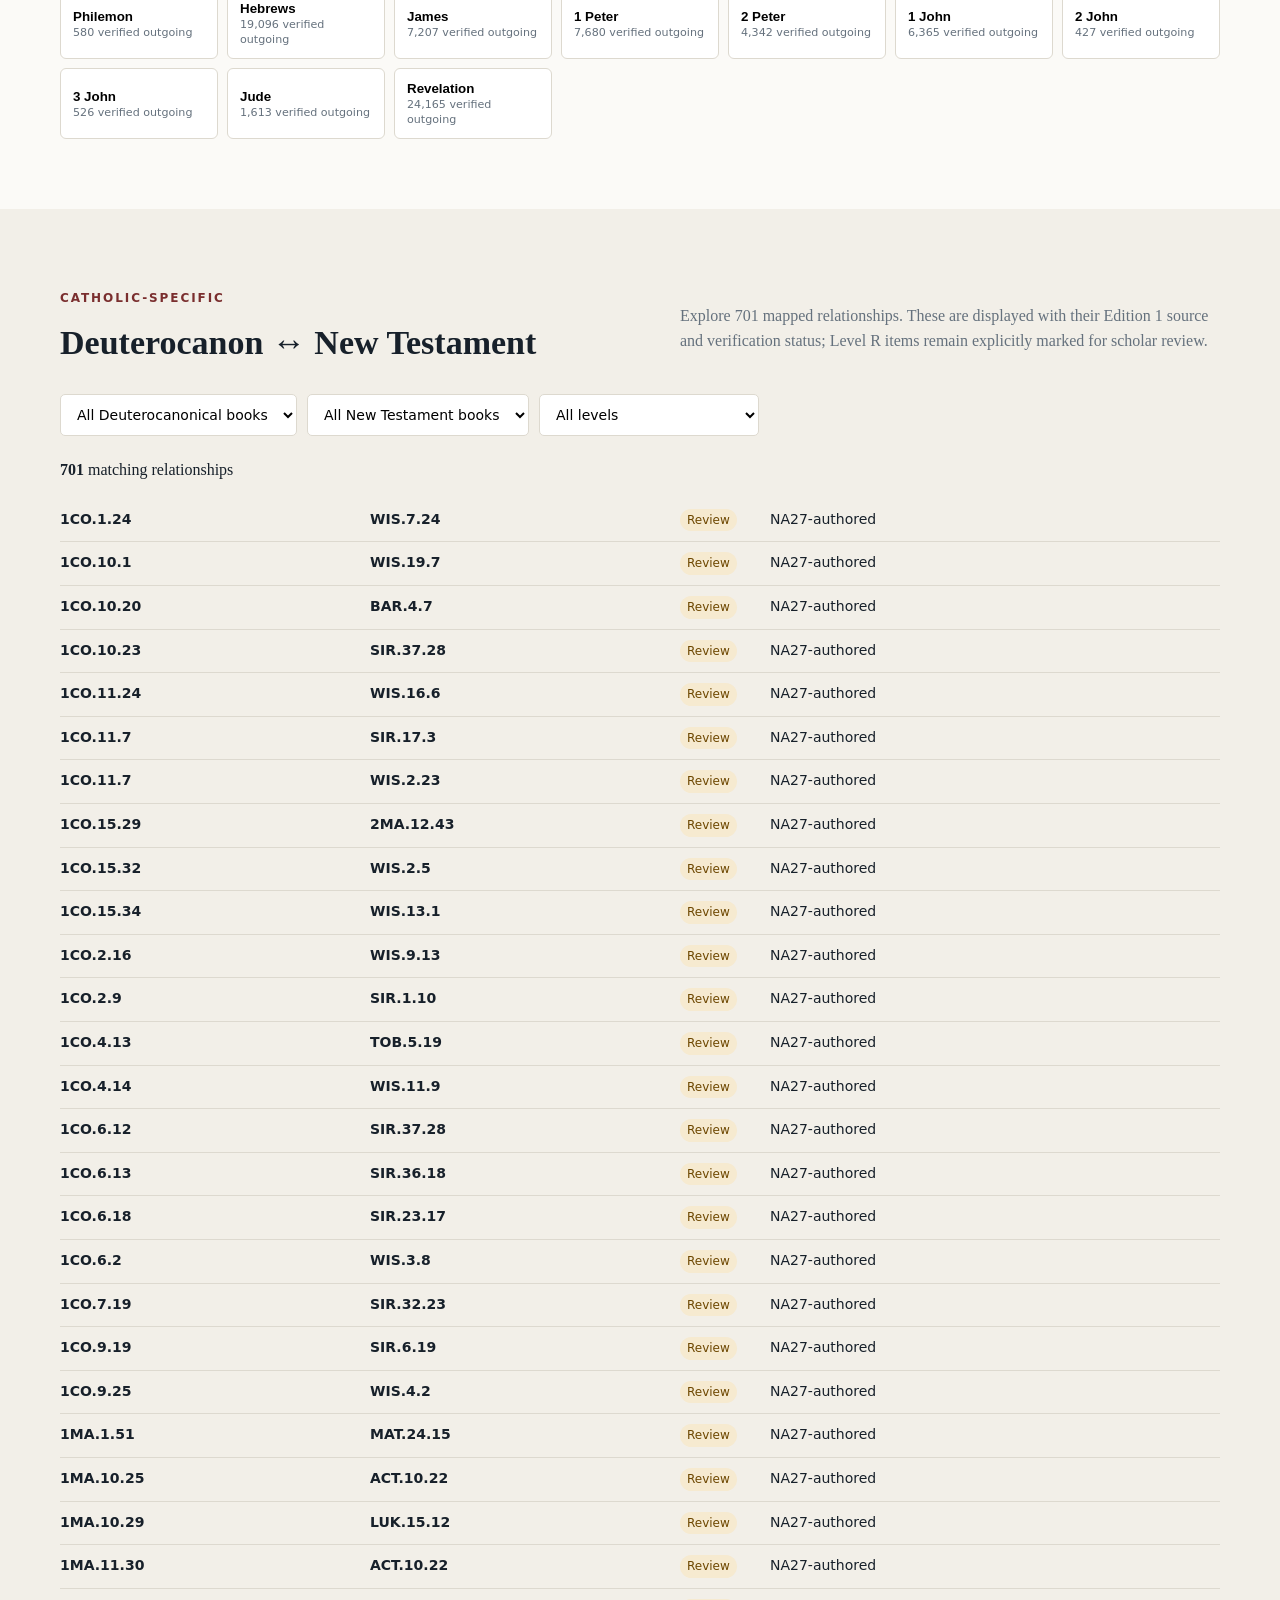
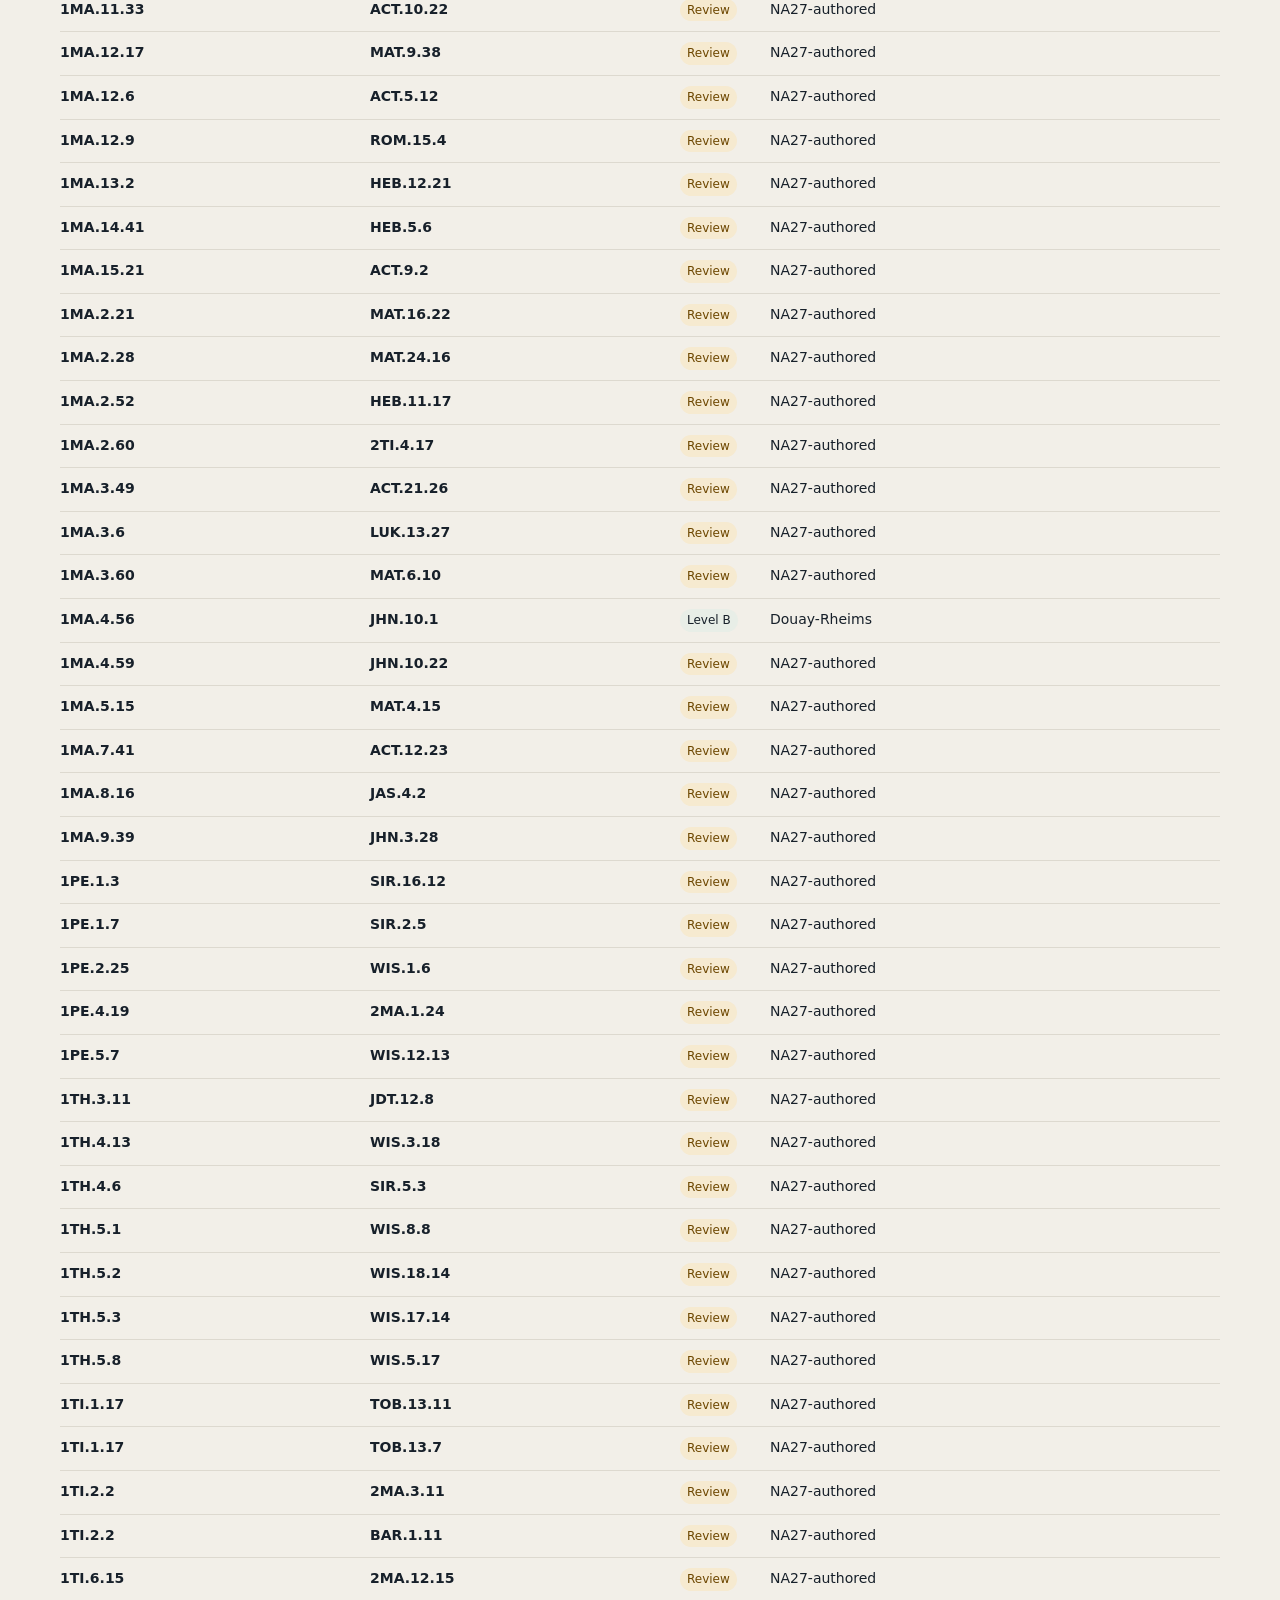
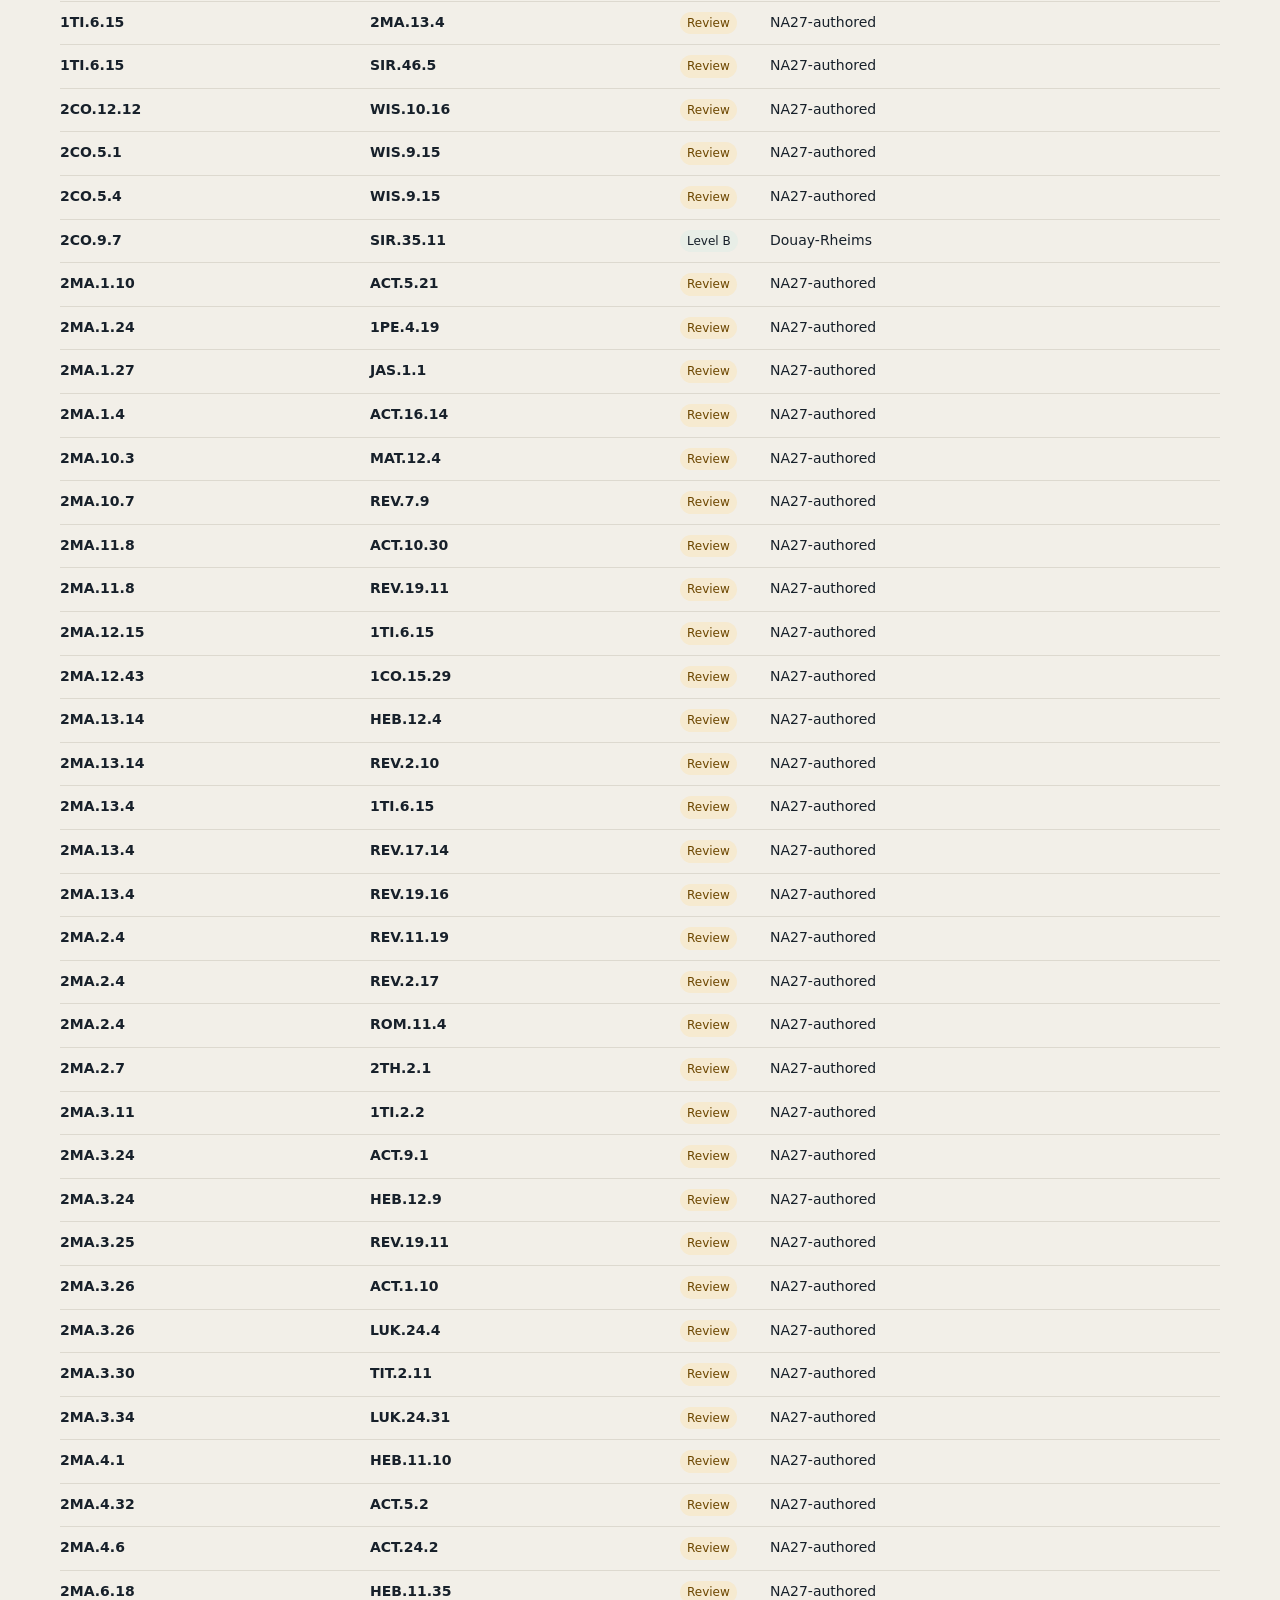
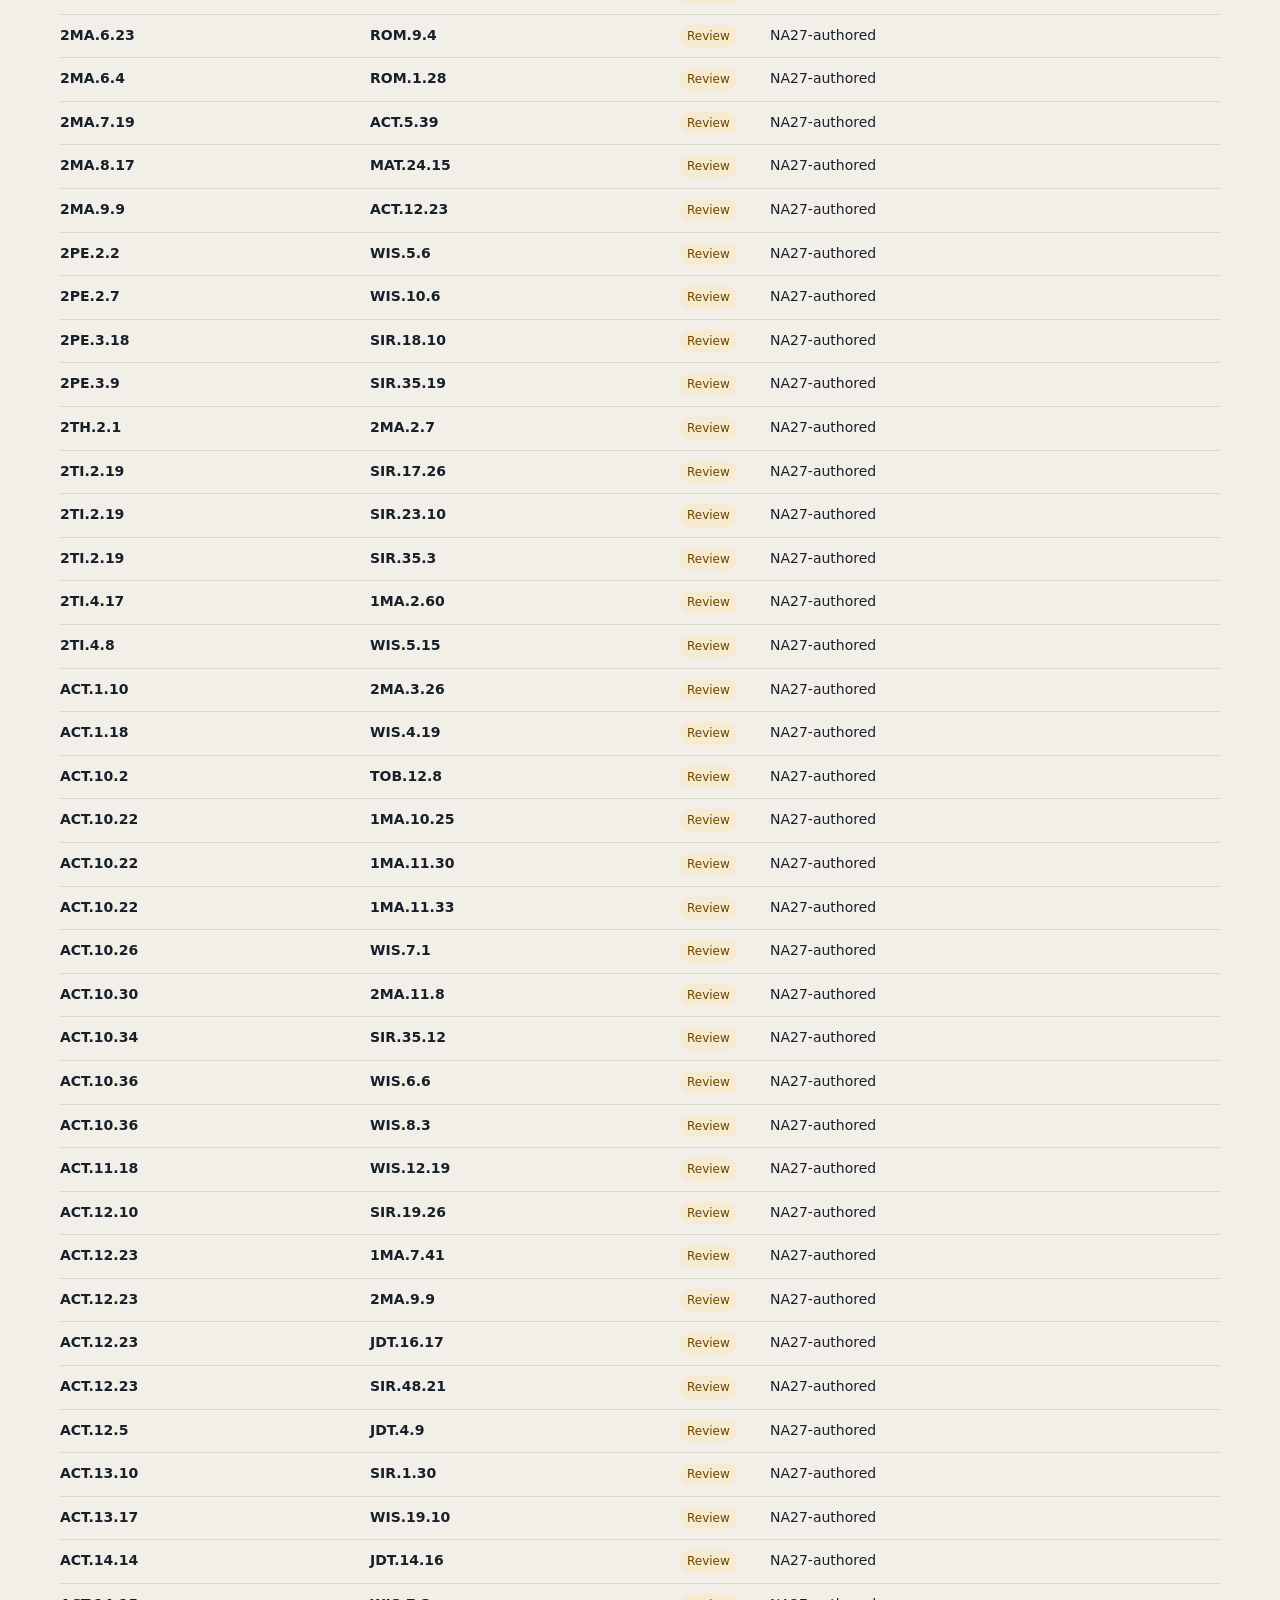
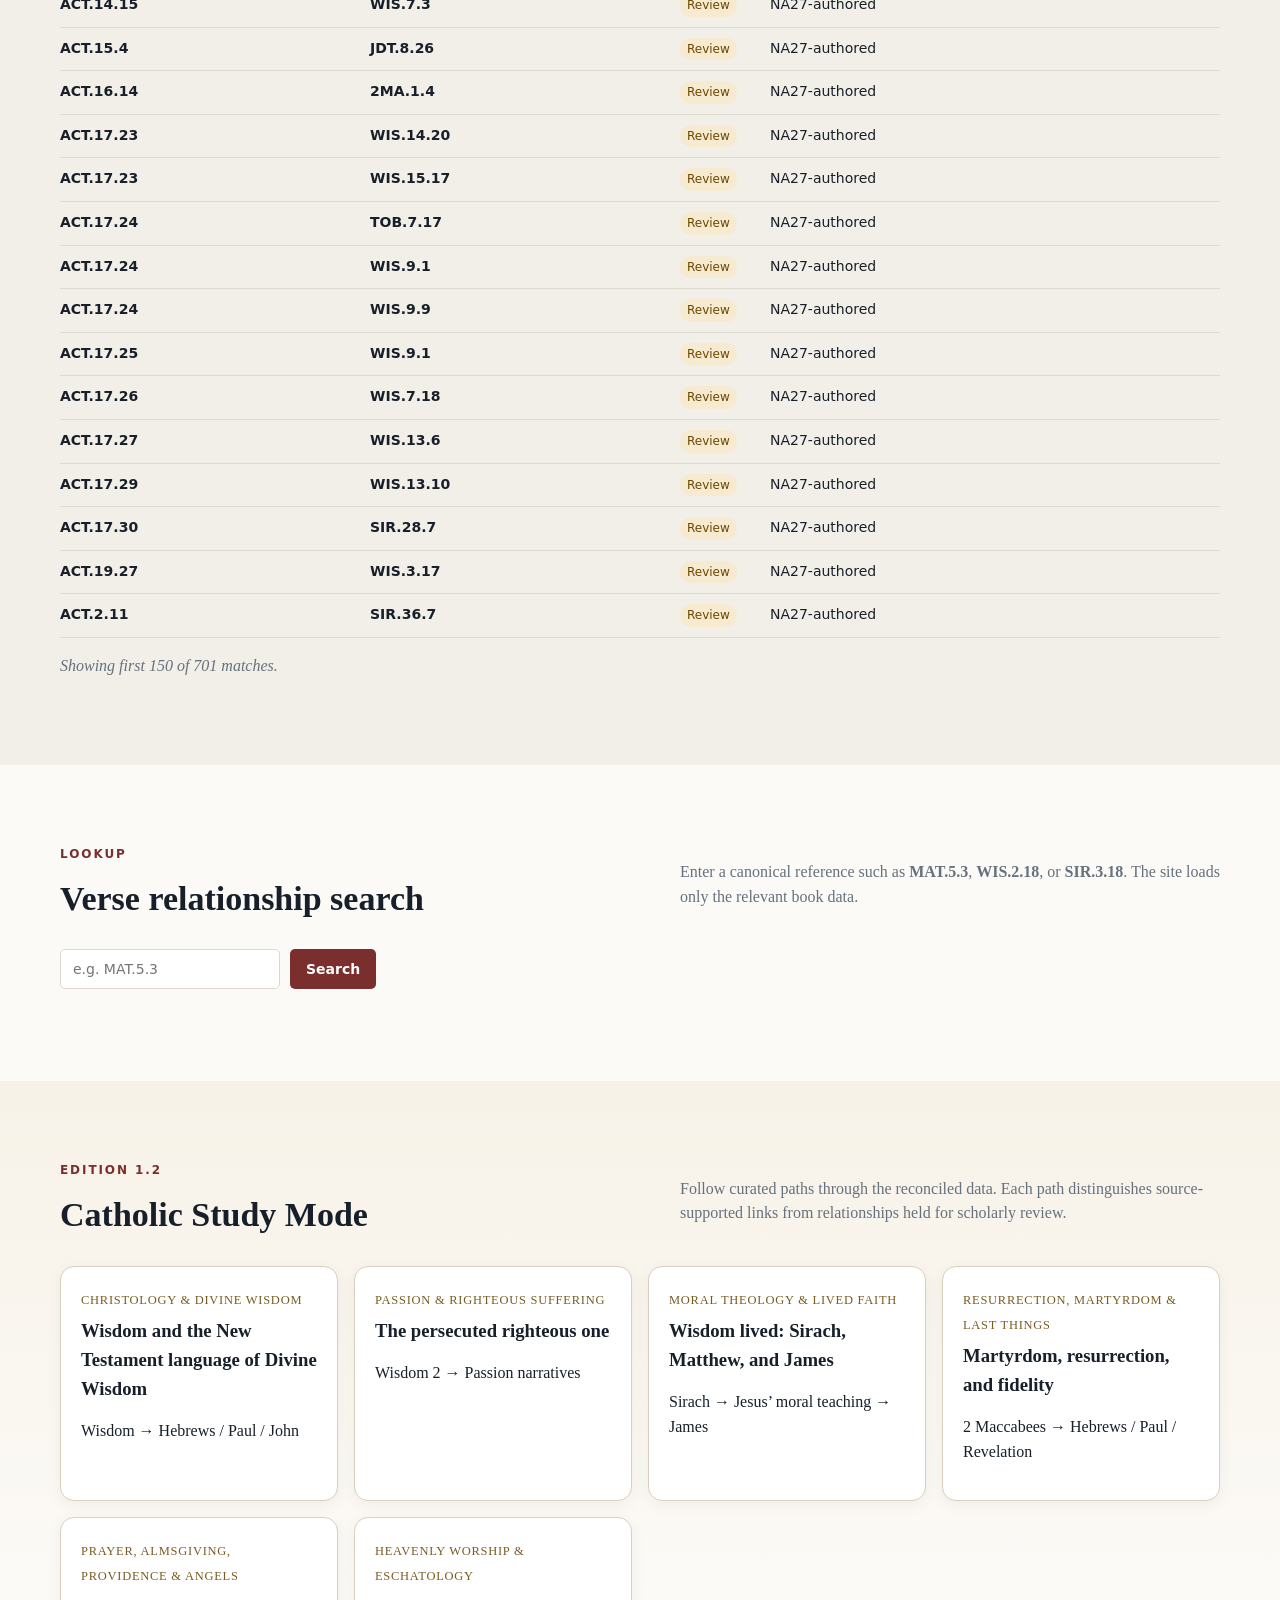
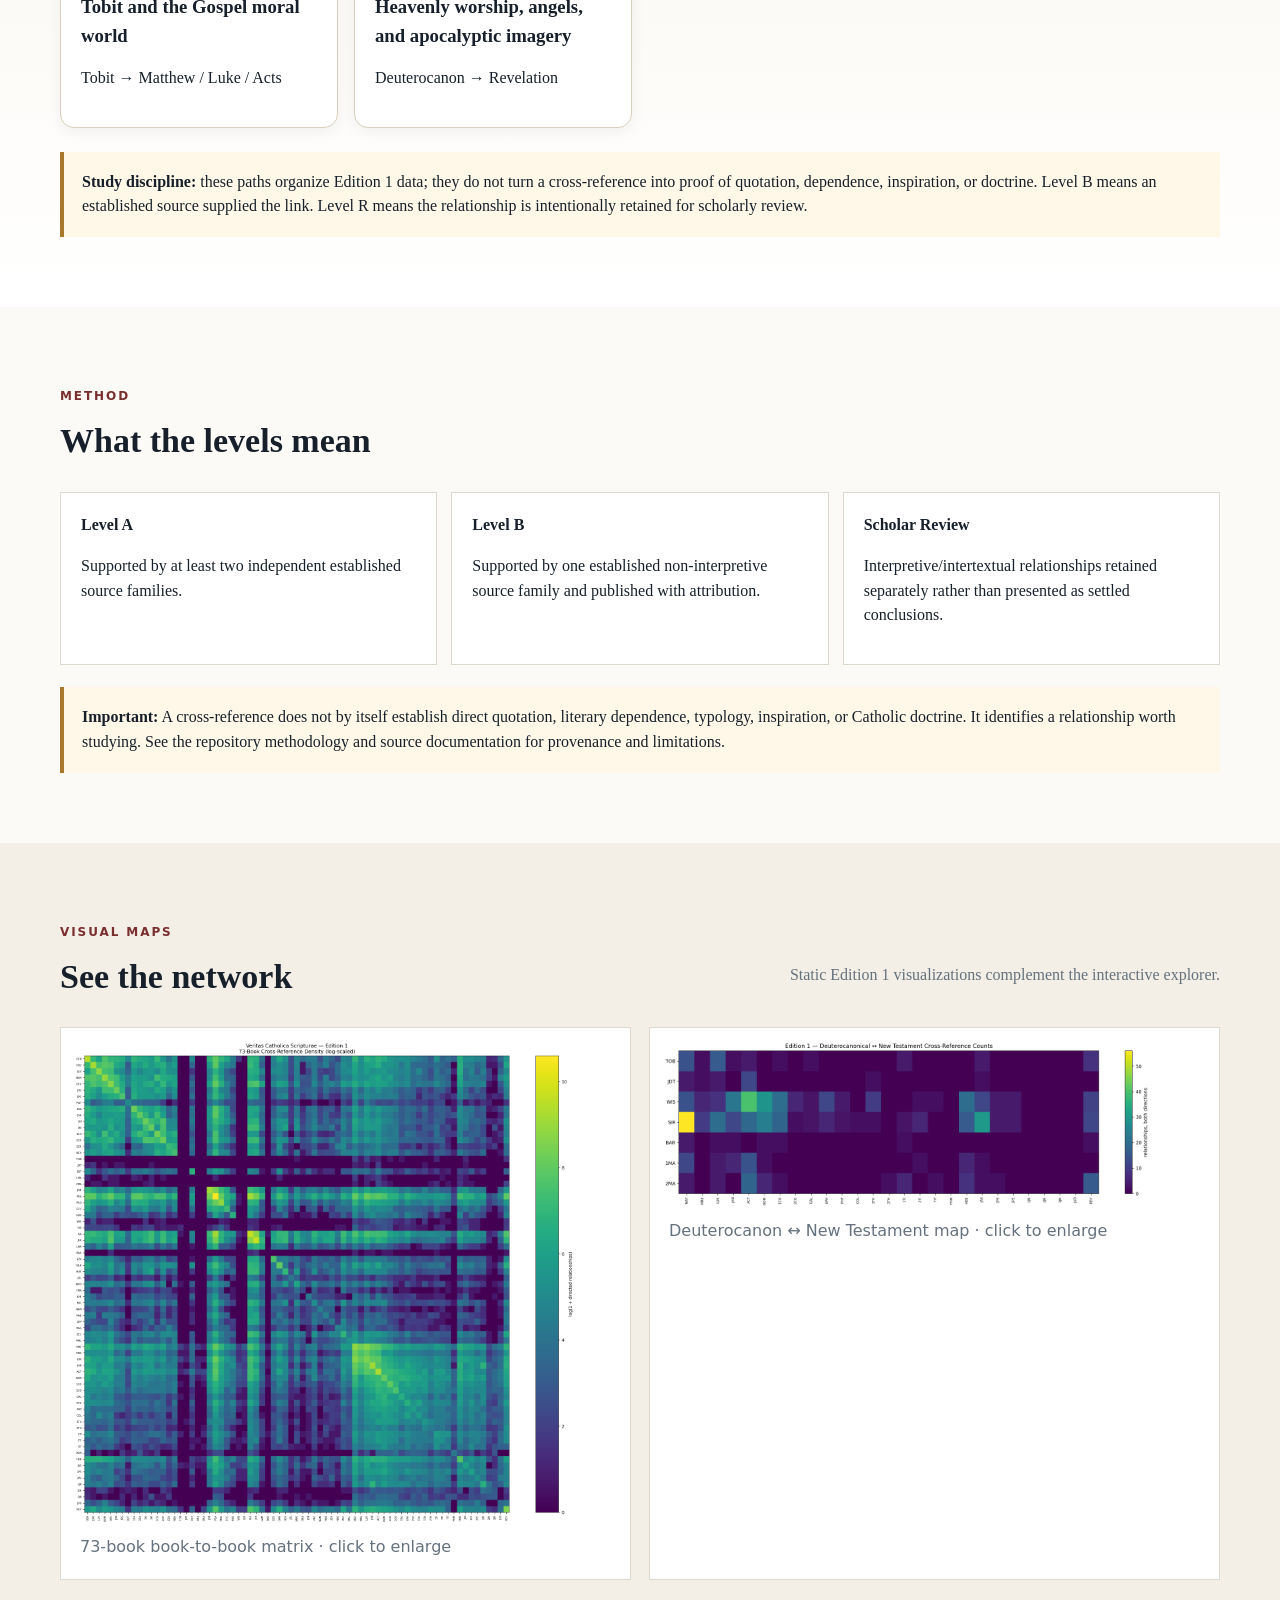
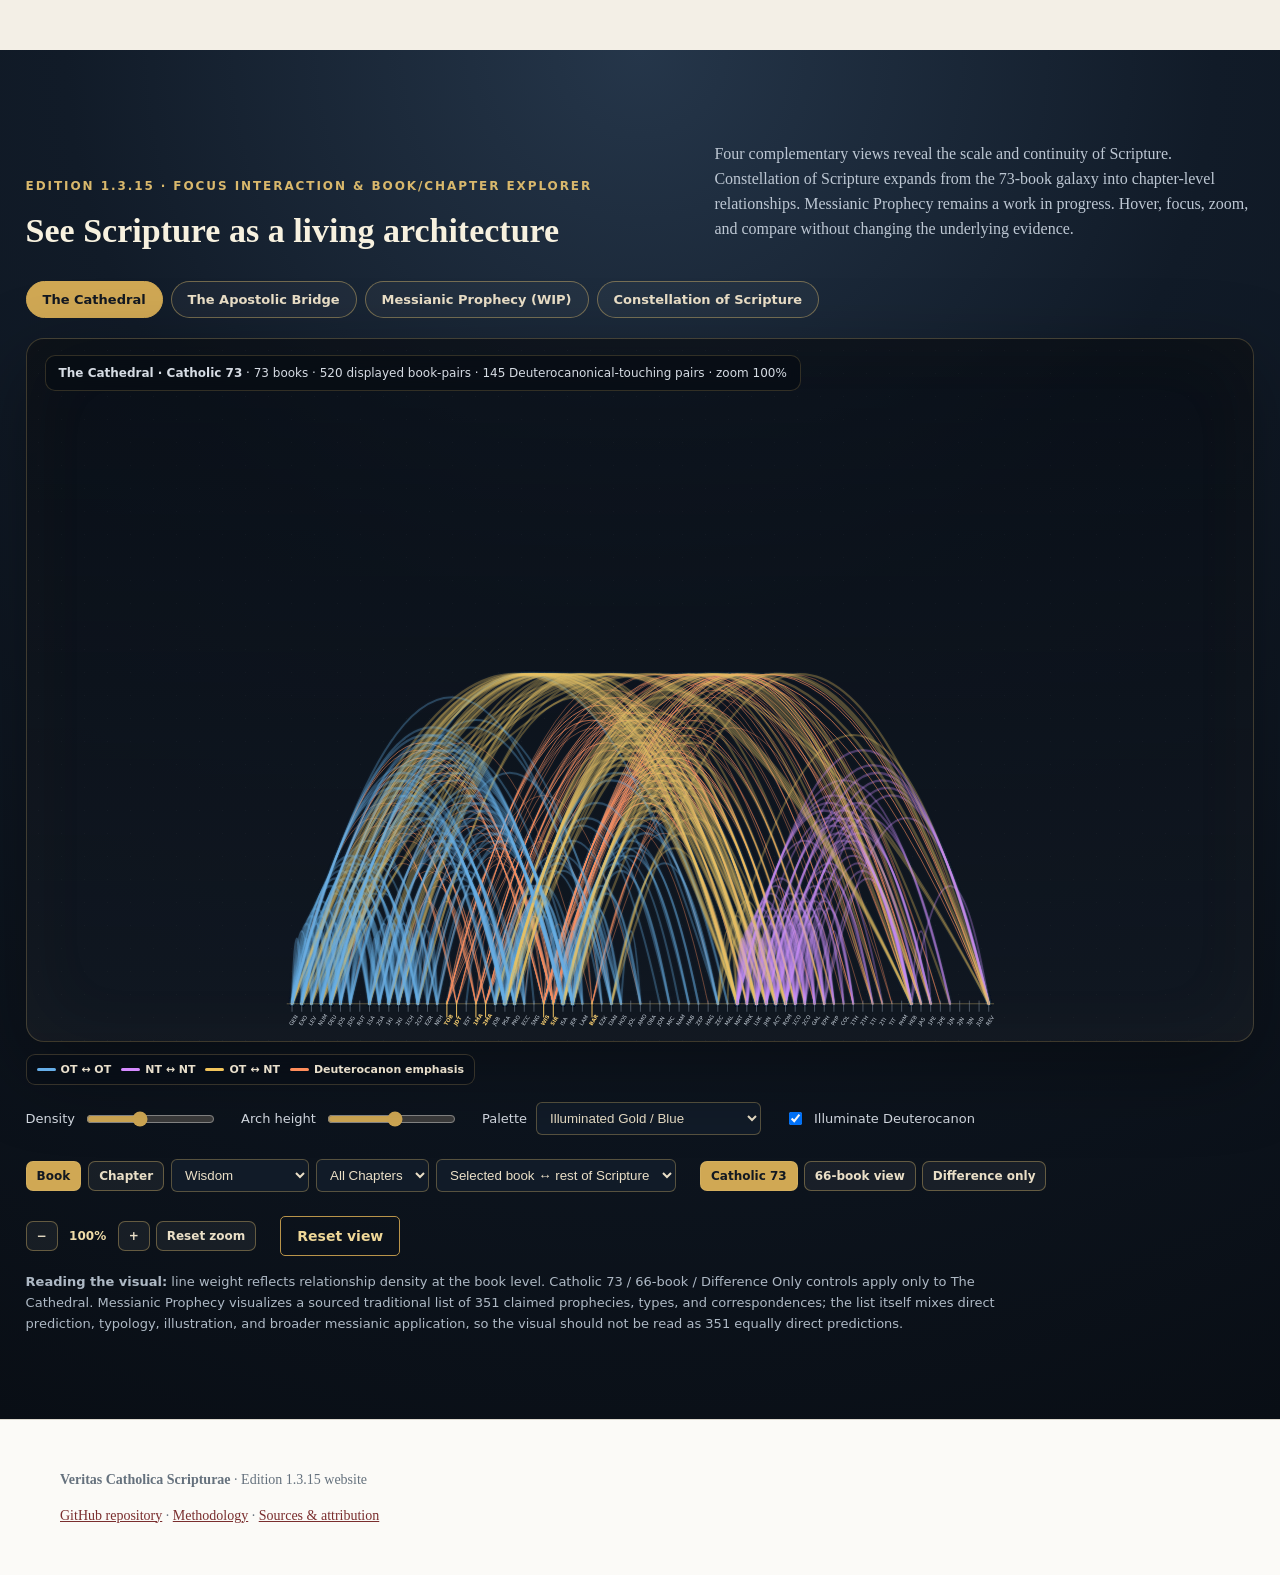
==== commit 9e6ee683: "Publish Edition 1.3.15 Cathedral visual updates Part 2" ====
--- a/docs/index.html
+++ b/docs/index.html
@@ -1,7 +1,7 @@
 <!doctype html><html lang="en"><head><meta charset="utf-8"><meta name="viewport" content="width=device-width,initial-scale=1"><meta name="description" content="A provenance-preserving Catholic 73-book Scripture cross-reference concordance."><title>Veritas Catholica Scripturae</title><link rel="stylesheet" href="assets/style.css?v=1.3.14"></head><body>
 <header><div class="wrap nav"><a class="brand" href="./">VCS</a><nav><a href="#explore">73 Books</a><a href="#deutero">Deuterocanon ↔ NT</a><a href="#search">Verse Search</a><a href="#study">Study Mode</a><a href="#method">Method</a><a href="#visuals">Visual Maps</a><a href="#visual-experience">Visual Experience</a></nav></div></header>
 <main>
-<section class="hero"><div class="wrap"><p class="eyebrow">Edition 1.3.11 · Constellation Restoration & Visual Stability + Catholic Study Mode</p><h1>Veritas Catholica Scripturae</h1><p class="lead">The Catholic 73-Book Scripture Cross-Reference Concordance</p><p class="sub">A source-reconciled research interface built from established cross-reference projects, with provenance and scholar-review boundaries kept visible.</p><div class="actions"><a class="button" href="#explore">Explore the 73 books</a><a class="button secondary" href="https://github.com/cftrevizo/Veritas-Catholica-Scripturae/releases/tag/v1.0.0">Download Edition 1.0</a></div></div></section>
+<section class="hero"><div class="wrap"><p class="eyebrow">Edition 1.3.15 · Focus Interaction & Book/Chapter Explorer + Catholic Study Mode</p><h1>Veritas Catholica Scripturae</h1><p class="lead">The Catholic 73-Book Scripture Cross-Reference Concordance</p><p class="sub">A source-reconciled research interface built from established cross-reference projects, with provenance and scholar-review boundaries kept visible.</p><div class="actions"><a class="button" href="#explore">Explore the 73 books</a><a class="button secondary" href="https://github.com/cftrevizo/Veritas-Catholica-Scripturae/releases/tag/v1.0.0">Download Edition 1.0</a></div></div></section>
 <section class="stats wrap"><div><strong>1,171,415</strong><span>directed relationships</span></div><div><strong>580,351</strong><span>Level A multi-source</span></div><div><strong>590,391</strong><span>Level B sourced</span></div><div><strong>701</strong><span>Deuterocanon ↔ NT</span></div><div><strong>673</strong><span>held for scholar review</span></div></section>
 <section id="explore" class="wrap section"><div class="sectionhead"><div><p class="eyebrow">Explore</p><h2>73-book explorer</h2></div><p>Select a book to see its strongest verified relationships and browse individual verse links.</p></div><div class="controls"><input id="bookFilter" placeholder="Filter books…"><select id="canonFilter"><option value="all">All 73 books</option><option value="deutero">Deuterocanonical books</option><option value="nt">New Testament</option><option value="ot">Old Testament</option></select></div><div id="bookGrid" class="bookgrid"></div><div id="bookPanel" class="panel hidden"></div></section>
 <section id="deutero" class="section alt"><div class="wrap"><div class="sectionhead"><div><p class="eyebrow">Catholic-specific</p><h2>Deuterocanon ↔ New Testament</h2></div><p>Explore 701 mapped relationships. These are displayed with their Edition 1 source and verification status; Level R items remain explicitly marked for scholar review.</p></div><div class="controls"><select id="deuteroBook"><option value="all">All Deuterocanonical books</option></select><select id="ntBook"><option value="all">All New Testament books</option></select><select id="levelFilter"><option value="all">All levels</option><option value="A">Level A</option><option value="B">Level B</option><option value="R">Scholar review</option></select></div><div id="deuteroResults" class="results"></div></div></section>
@@ -13,17 +13,18 @@
 
 <section id="method" class="wrap section"><div class="sectionhead"><div><p class="eyebrow">Method</p><h2>What the levels mean</h2></div></div><div class="cards"><article><b>Level A</b><p>Supported by at least two independent established source families.</p></article><article><b>Level B</b><p>Supported by one established non-interpretive source family and published with attribution.</p></article><article><b>Scholar Review</b><p>Interpretive/intertextual relationships retained separately rather than presented as settled conclusions.</p></article></div><div class="notice"><b>Important:</b> A cross-reference does not by itself establish direct quotation, literary dependence, typology, inspiration, or Catholic doctrine. It identifies a relationship worth studying. See the repository methodology and source documentation for provenance and limitations.</div></section>
 <section id="visuals" class="section alt secondary-maps"><div class="wrap"><div class="sectionhead"><div><p class="eyebrow">Visual maps</p><h2>See the network</h2></div><p>Static Edition 1 visualizations complement the interactive explorer.</p></div><div class="visualgrid"><figure class="zoomable-map" tabindex="0" data-map-src="assets/73-book-matrix.png" data-map-title="73-book book-to-book matrix"><img src="assets/73-book-matrix.png" alt="73-book cross-reference matrix"><figcaption>73-book book-to-book matrix · click to enlarge</figcaption></figure><figure class="zoomable-map" tabindex="0" data-map-src="assets/deutero-nt-map.png" data-map-title="Deuterocanon ↔ New Testament map"><img src="assets/deutero-nt-map.png" alt="Deuterocanon to New Testament map"><figcaption>Deuterocanon ↔ New Testament map · click to enlarge</figcaption></figure></div></div></section>
-<section id="visual-experience" class="visual-experience"><div class="wrap wide"><div class="sectionhead visualhead"><div><p class="eyebrow">Edition 1.3.11 · Constellation Restoration & Visual Stability</p><h2>See Scripture as a living architecture</h2></div><p>Four complementary views reveal the scale and continuity of Scripture. Constellation of Scripture expands from the 73-book galaxy into chapter-level relationships. Messianic Prophecy remains a work in progress. Hover, focus, zoom, and compare without changing the underlying evidence.</p></div><div class="visual-tabs"><button class="vtab active" data-v="cathedral">The Cathedral</button><button class="vtab" data-v="bridge">The Apostolic Bridge</button><button class="vtab" data-v="prophecy">Messianic Prophecy (WIP)</button><button class="vtab" data-v="constellation">Constellation of Scripture</button></div><div class="visual-stage"><div id="visualMeta" class="visual-meta"></div><svg id="visualSvg" viewBox="0 -600 1400 1320" role="img" aria-label="Interactive Catholic Scripture network visualization"></svg><div id="visualTip" class="visual-tip hidden"></div></div><div class="visual-controls">
+<section id="visual-experience" class="visual-experience"><div class="wrap wide"><div class="sectionhead visualhead"><div><p class="eyebrow">Edition 1.3.15 · Focus Interaction & Book/Chapter Explorer</p><h2>See Scripture as a living architecture</h2></div><p>Four complementary views reveal the scale and continuity of Scripture. Constellation of Scripture expands from the 73-book galaxy into chapter-level relationships. Messianic Prophecy remains a work in progress. Hover, focus, zoom, and compare without changing the underlying evidence.</p></div><div class="visual-tabs"><button class="vtab active" data-v="cathedral">The Cathedral</button><button class="vtab" data-v="bridge">The Apostolic Bridge</button><button class="vtab" data-v="prophecy">Messianic Prophecy (WIP)</button><button class="vtab" data-v="constellation">Constellation of Scripture</button></div><div class="visual-stage"><div id="visualMeta" class="visual-meta"></div><svg id="visualSvg" viewBox="0 -600 1400 1320" role="img" aria-label="Interactive Catholic Scripture network visualization"></svg><div id="visualTip" class="visual-tip hidden"></div></div><div id="visualLegendHost" class="visual-legend-host"></div><div class="visual-controls">
 <label>Density <input id="densityRange" type="range" min="120" max="1100" value="520" step="20"></label>
 <label>Arch height <input id="archHeightRange" type="range" min="70" max="220" value="150" step="5"></label>
 <label>Palette <select id="paletteSelect"><option value="illuminated">Illuminated Gold / Blue</option><option value="stained">Stained Glass</option><option value="ember">Ember / Sapphire</option><option value="mono">Ivory Monochrome</option><option value="electric">Electric Cyan / Magenta</option><option value="royal">Royal Blue / Crimson / Gold</option><option value="neon">Neon Emerald / Violet / Orange</option></select></label>
 <label><input id="deuteroEmphasis" type="checkbox" checked> Illuminate Deuterocanon</label>
 <div id="constellationControls" class="constellation-controls hidden">
 <button class="mini active" data-const-mode="book">Book</button><button class="mini" data-const-mode="chapter">Chapter</button>
-<select id="constBookSelect" aria-label="Choose a book for chapter constellation"></select>
+<select id="constBookSelect" aria-label="Choose a book"></select>
+<select id="constChapterSelect" aria-label="Select Chapter"><option value="all">All Chapters</option></select>
 <select id="constScopeSelect" aria-label="Choose chapter relationship scope"><option value="external">Selected book ↔ rest of Scripture</option><option value="internal">Within selected book</option><option value="all">Both</option></select>
 </div><div id="canonCompareControls" class="canon-compare-controls"><button class="mini active" data-canon="73">Catholic 73</button><button class="mini" data-canon="66">66-book view</button><button class="mini" data-canon="diff">Difference only</button></div>
 <div class="zoom-controls"><button id="zoomOut" class="mini" title="Zoom out">−</button><span id="zoomLabel">100%</span><button id="zoomIn" class="mini" title="Zoom in">+</button><button id="resetZoom" class="mini">Reset zoom</button></div>
 <button id="resetVisual" class="button secondary">Reset view</button>
 </div><div class="visual-caption"><b>Reading the visual:</b> line weight reflects relationship density at the book level. Catholic 73 / 66-book / Difference Only controls apply only to The Cathedral. Messianic Prophecy visualizes a sourced traditional list of 351 claimed prophecies, types, and correspondences; the list itself mixes direct prediction, typology, illustration, and broader messianic application, so the visual should not be read as 351 equally direct predictions.</div></div></section>
-</main><div id="mapLightbox" class="map-lightbox hidden" aria-hidden="true"><div class="map-lightbox-bar"><strong id="mapLightboxTitle">Visual map</strong><div><button id="mapZoomOut" class="mini">−</button><span id="mapZoomLabel">100%</span><button id="mapZoomIn" class="mini">+</button><button id="mapZoomReset" class="mini">Reset</button><button id="mapClose" class="mini">Close</button></div></div><div id="mapViewport" class="map-viewport"><img id="mapLightboxImg" alt="Enlarged visual map"></div></div><footer><div class="wrap"><p><b>Veritas Catholica Scripturae</b> · Edition 1.3.14 website</p><p><a href="https://github.com/cftrevizo/Veritas-Catholica-Scripturae">GitHub repository</a> · <a href="https://github.com/cftrevizo/Veritas-Catholica-Scripturae/blob/main/METHODOLOGY.md">Methodology</a> · <a href="https://github.com/cftrevizo/Veritas-Catholica-Scripturae/blob/main/NOTICE.md">Sources & attribution</a></p></div></footer><script src="assets/app.js?v=1.3.14"></script></body></html>
+</main><div id="mapLightbox" class="map-lightbox hidden" aria-hidden="true"><div class="map-lightbox-bar"><strong id="mapLightboxTitle">Visual map</strong><div><button id="mapZoomOut" class="mini">−</button><span id="mapZoomLabel">100%</span><button id="mapZoomIn" class="mini">+</button><button id="mapZoomReset" class="mini">Reset</button><button id="mapClose" class="mini">Close</button></div></div><div id="mapViewport" class="map-viewport"><img id="mapLightboxImg" alt="Enlarged visual map"></div></div><footer><div class="wrap"><p><b>Veritas Catholica Scripturae</b> · Edition 1.3.15 website</p><p><a href="https://github.com/cftrevizo/Veritas-Catholica-Scripturae">GitHub repository</a> · <a href="https://github.com/cftrevizo/Veritas-Catholica-Scripturae/blob/main/METHODOLOGY.md">Methodology</a> · <a href="https://github.com/cftrevizo/Veritas-Catholica-Scripturae/blob/main/NOTICE.md">Sources & attribution</a></p></div></footer><script src="assets/app.js?v=1.3.15"></script></body></html>
--- a/docs/assets/style.css
+++ b/docs/assets/style.css
@@ -23,3 +23,7 @@
 
 /* Edition 1.3.9 Bridge, maps & navigation refinement */
 .bridge-legend{max-width:680px}.bridge-legend .legend-note,.visual-legend .legend-note{width:100%;color:#b9c4d0;font-weight:500}.zoomable-map{cursor:zoom-in;transition:transform .18s,box-shadow .18s}.zoomable-map:hover,.zoomable-map:focus{transform:translateY(-2px);box-shadow:0 12px 30px rgba(0,0,0,.12);outline:2px solid #b9944a;outline-offset:2px}.map-lightbox{position:fixed;z-index:1000;inset:0;background:rgba(3,7,12,.96);display:flex;flex-direction:column;color:#f5ead0}.map-lightbox.hidden{display:none}.map-lightbox-bar{height:58px;flex:0 0 58px;display:flex;align-items:center;justify-content:space-between;gap:16px;padding:0 18px;border-bottom:1px solid rgba(218,184,108,.28);background:#0b111a;font:13px system-ui,sans-serif}.map-lightbox-bar>div{display:flex;align-items:center;gap:7px}.map-lightbox-bar #mapZoomLabel{min-width:50px;text-align:center;color:#efd797;font-weight:800}.map-viewport{position:relative;flex:1;overflow:hidden;cursor:grab;touch-action:none}.map-viewport.dragging{cursor:grabbing}.map-viewport img{position:absolute;left:50%;top:50%;max-width:88vw;max-height:82vh;transform-origin:center center;translate:-50% -50%;user-select:none;-webkit-user-drag:none;transition:transform .06s linear}.map-open{overflow:hidden}@media(max-width:700px){.map-lightbox-bar{height:auto;min-height:58px;align-items:flex-start;padding:10px;flex-direction:column}.map-lightbox-bar>div{flex-wrap:wrap}.bridge-legend{max-width:90%}}
+
+/* 1.3.15 focus interaction + external legend */
+.visual-legend-host{min-height:34px;margin:10px 0 4px;display:flex;align-items:center}.visual-legend-host .visual-legend{position:static!important;right:auto!important;top:auto!important;bottom:auto!important;max-width:100%;width:auto;background:rgba(8,14,23,.68)}
+.visual-stage .visual-legend{display:none!important}.const-book,.const-chapter,.bridge-node,.v-book{transition:opacity .16s ease}.const-line,.bridge-arc,.v-arc{transition:opacity .16s ease,stroke-width .16s ease}.constellation-controls select#constChapterSelect{max-width:220px}
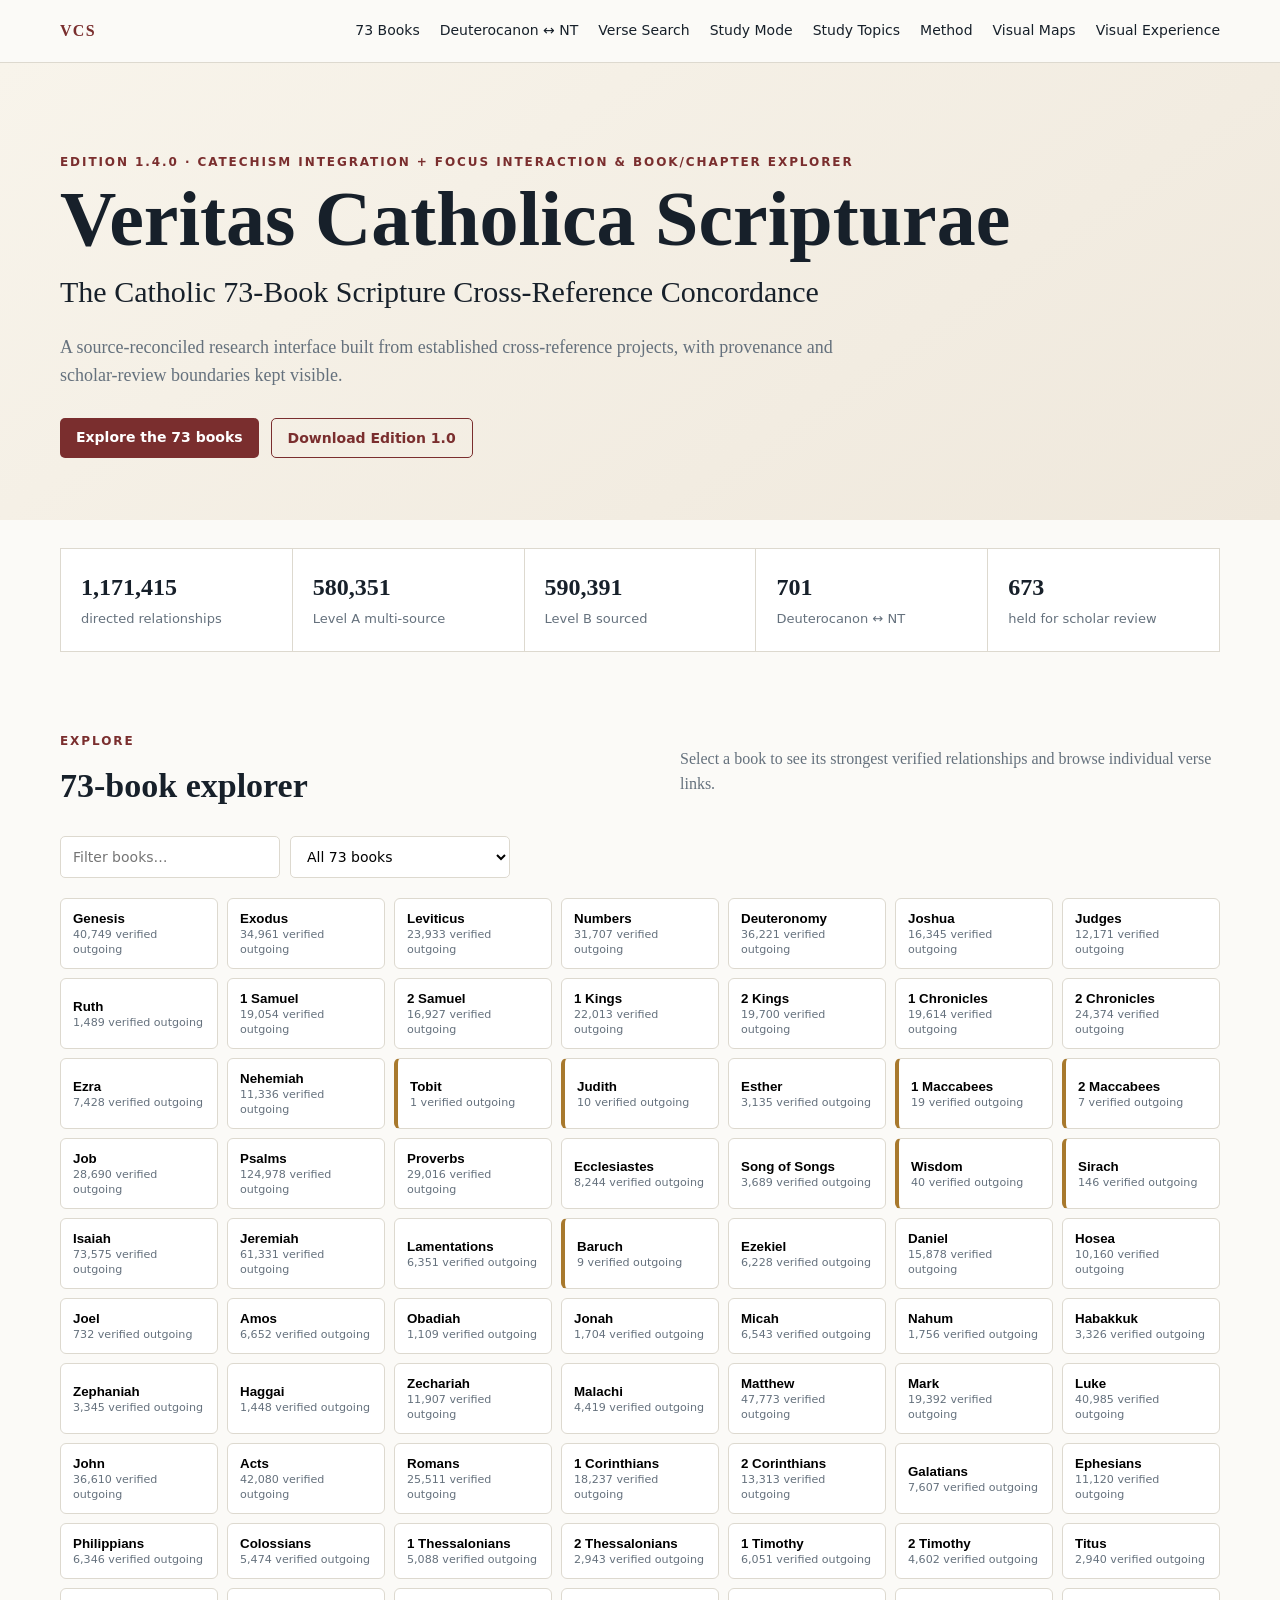
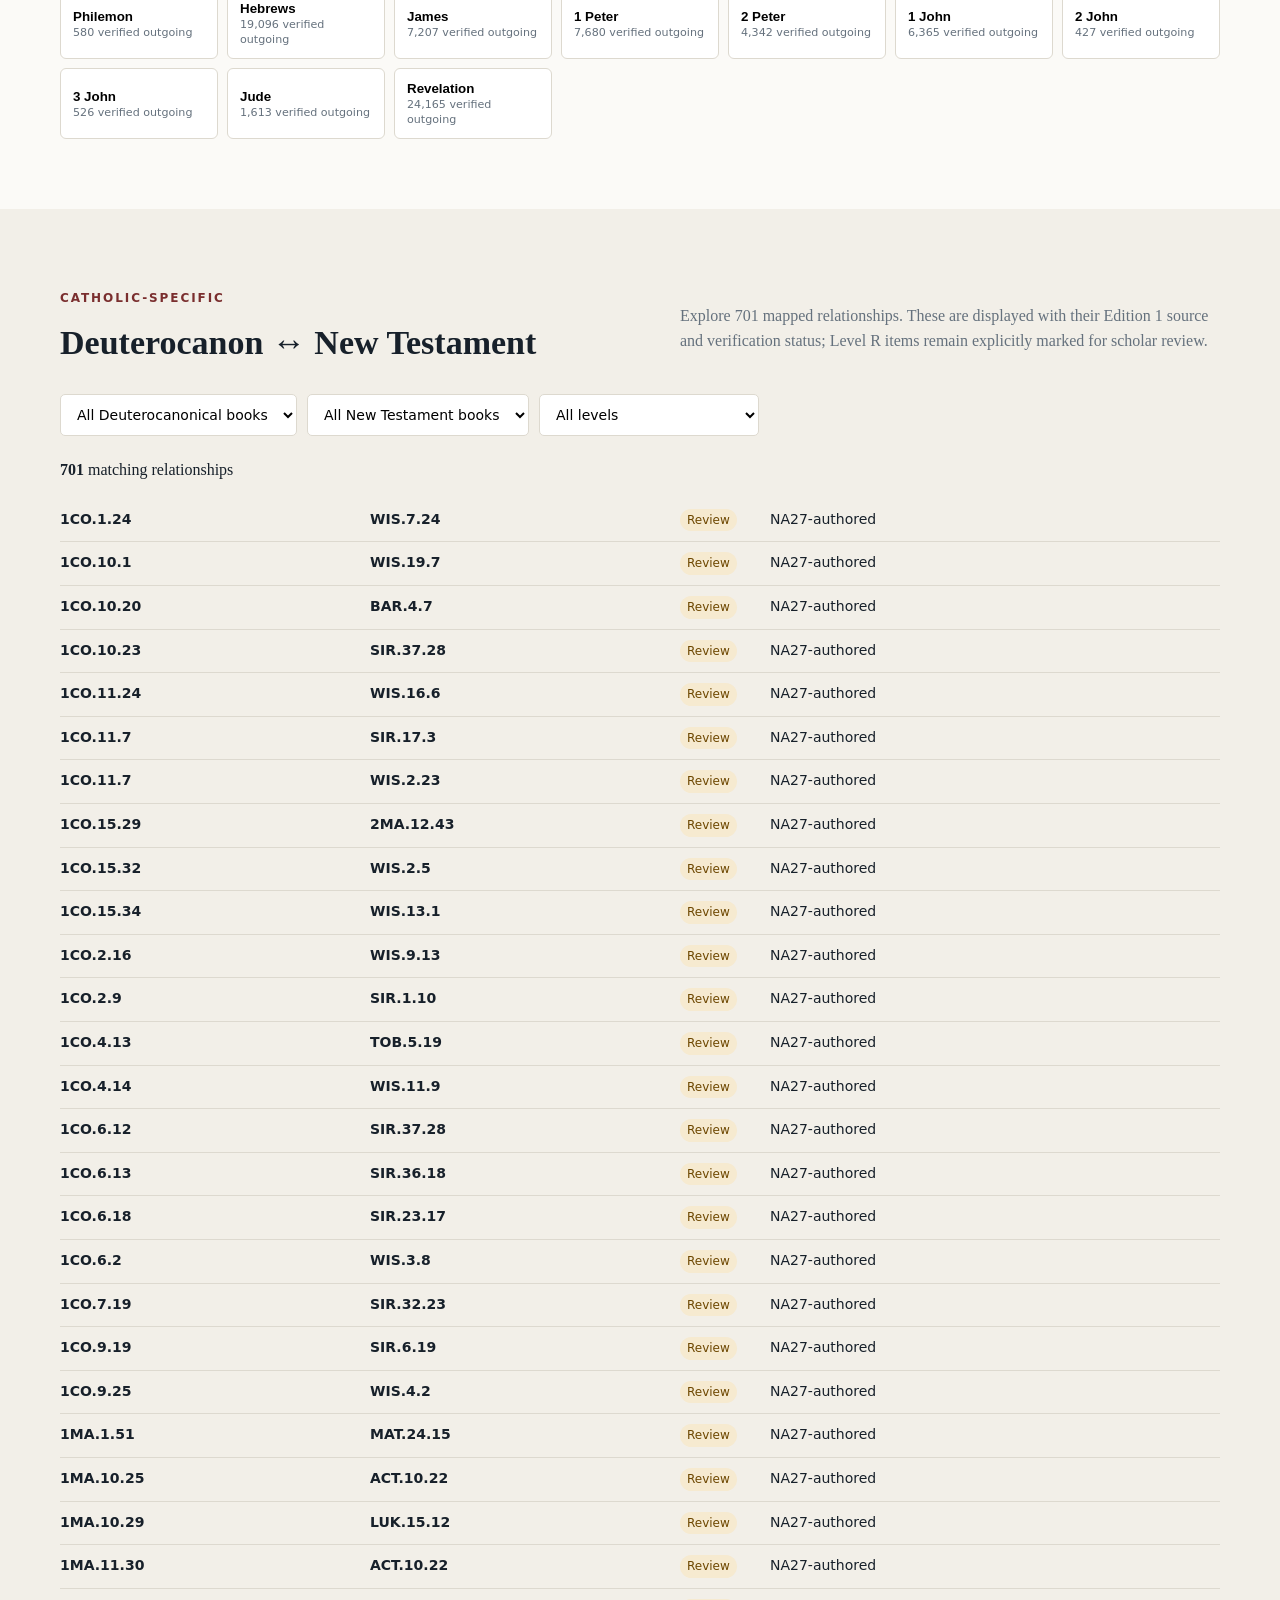
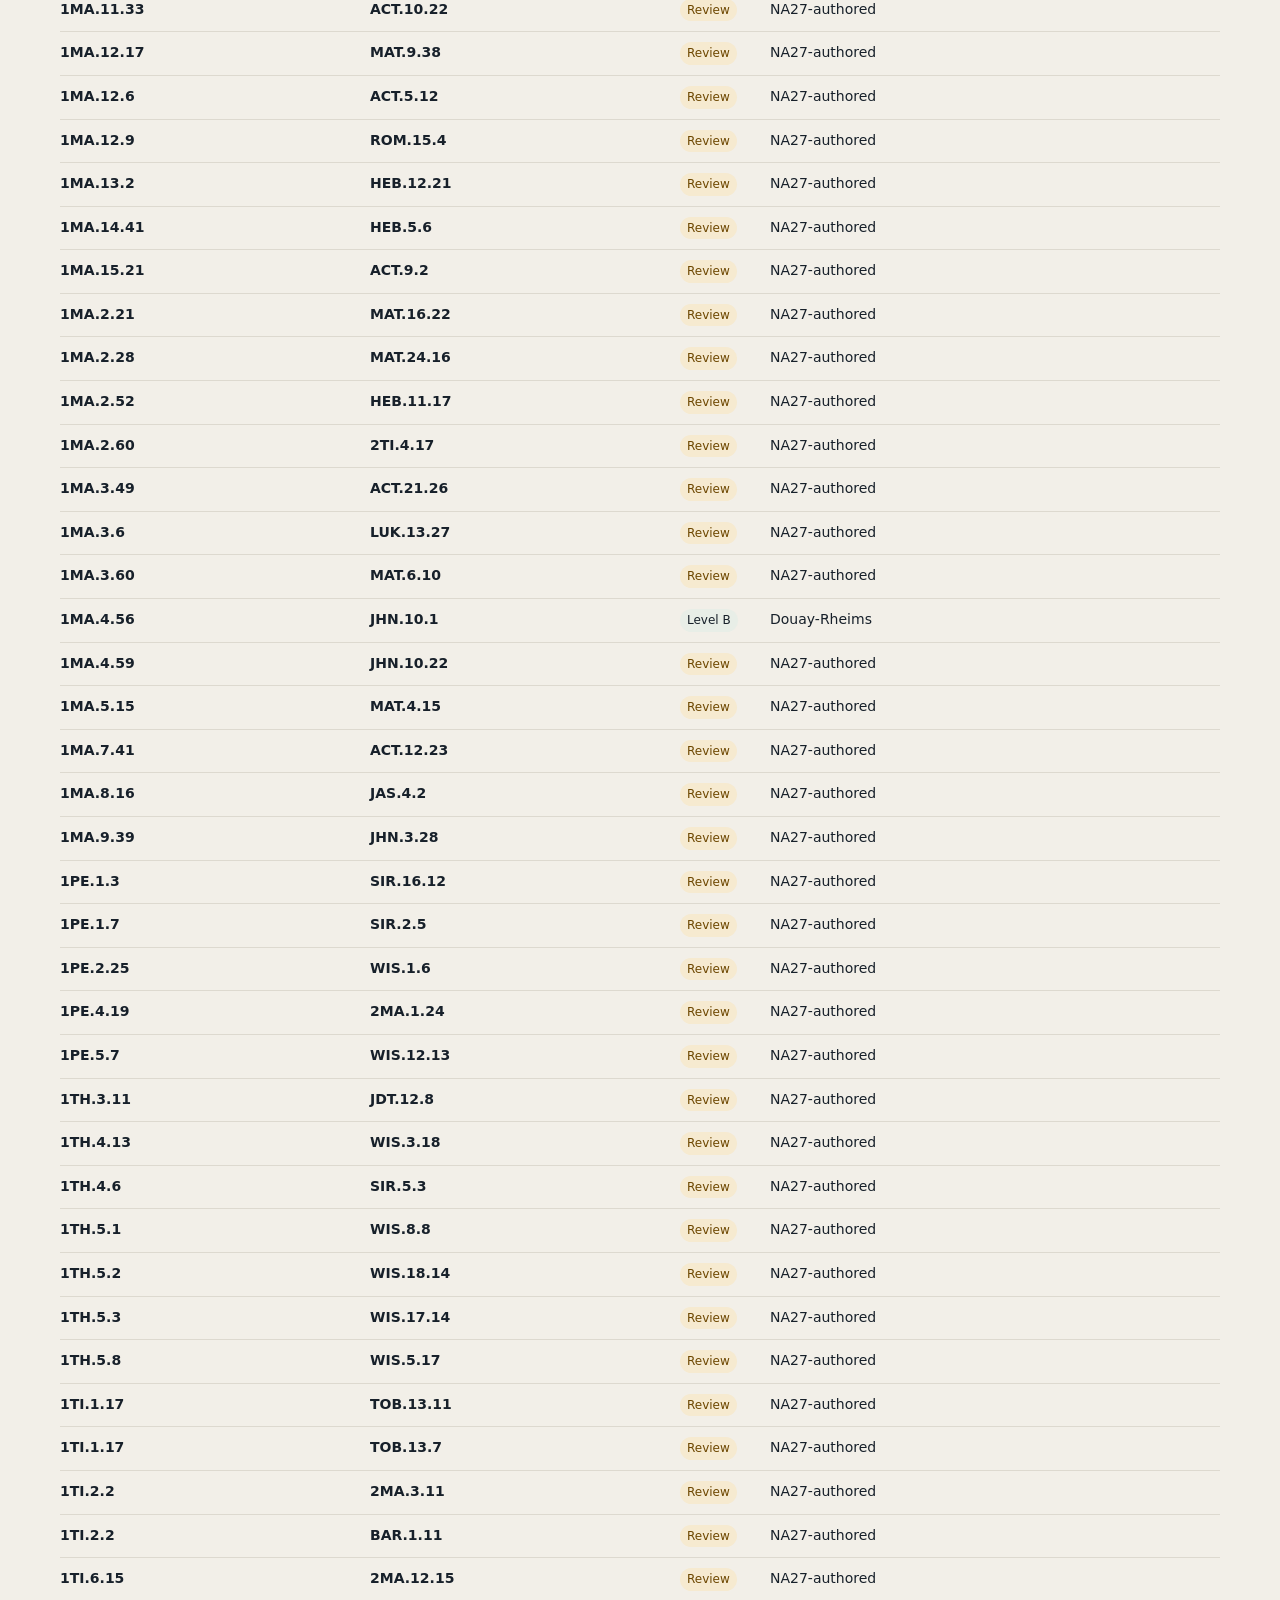
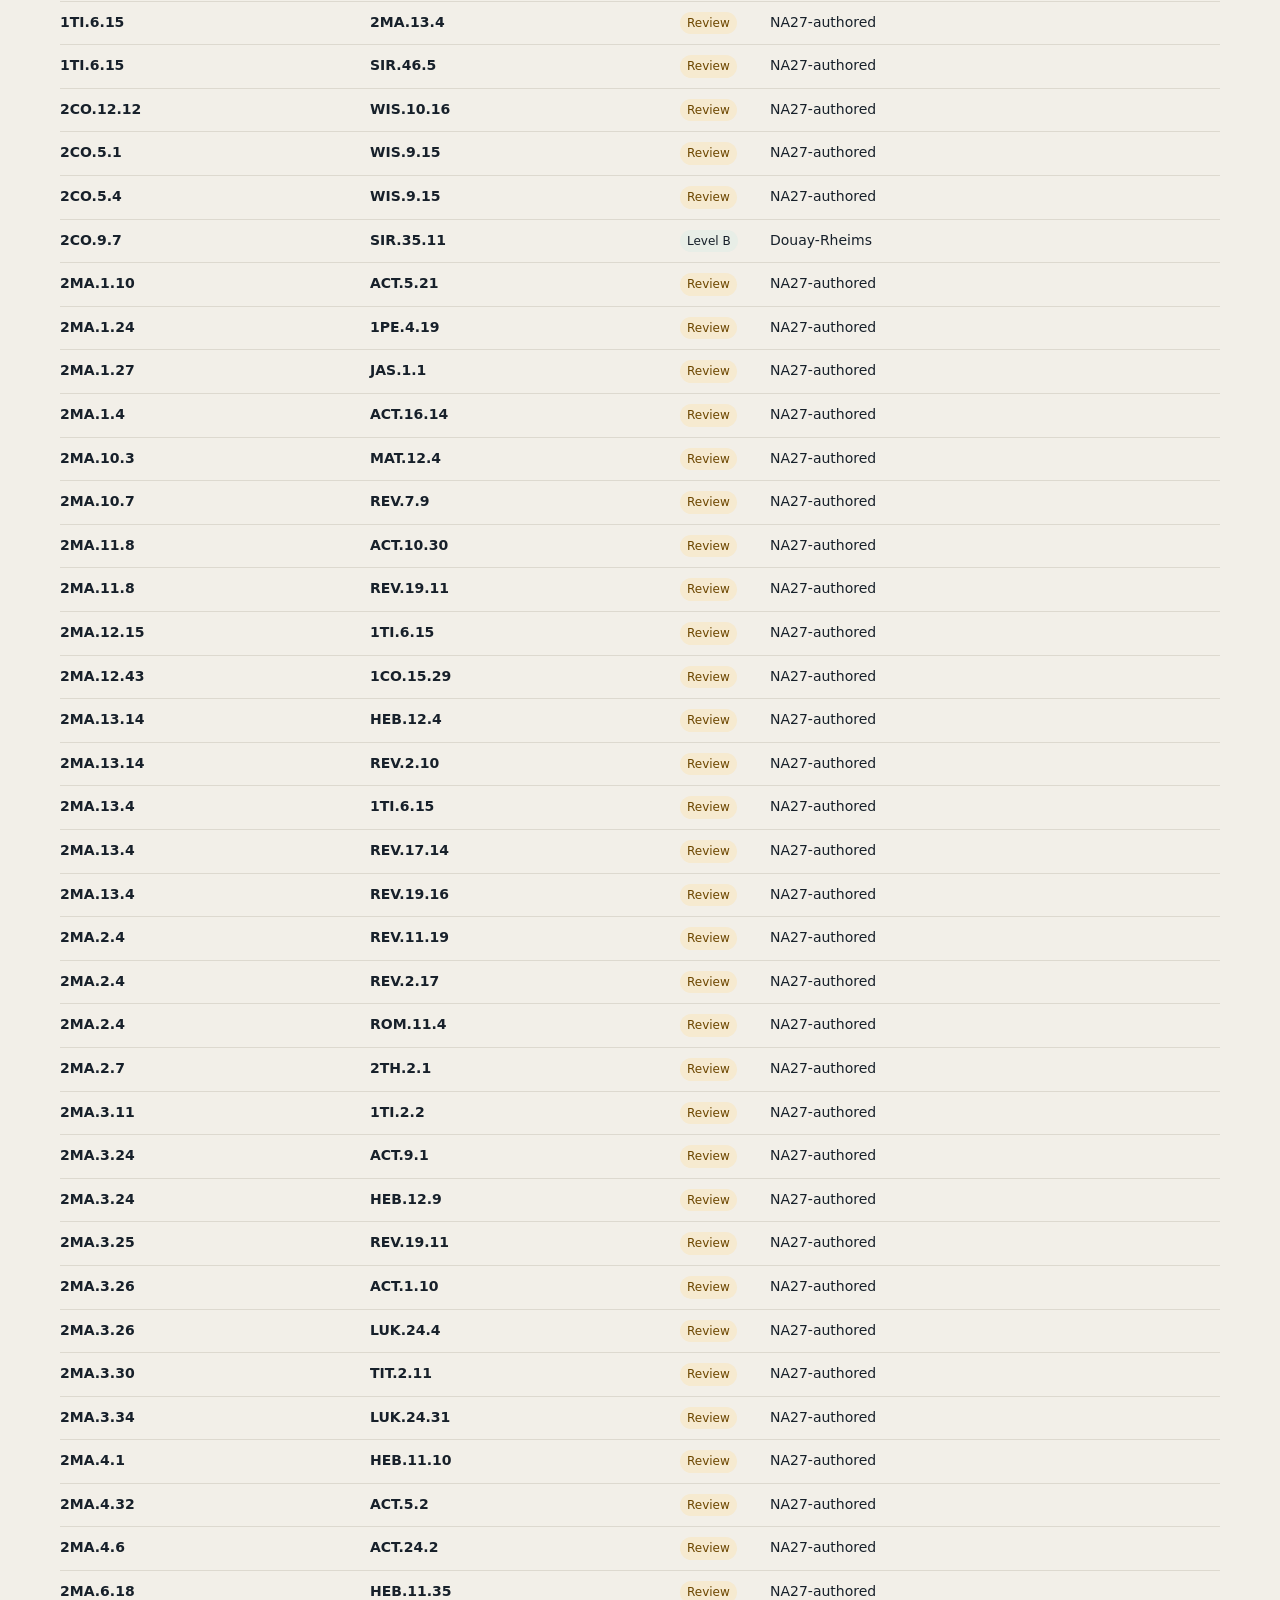
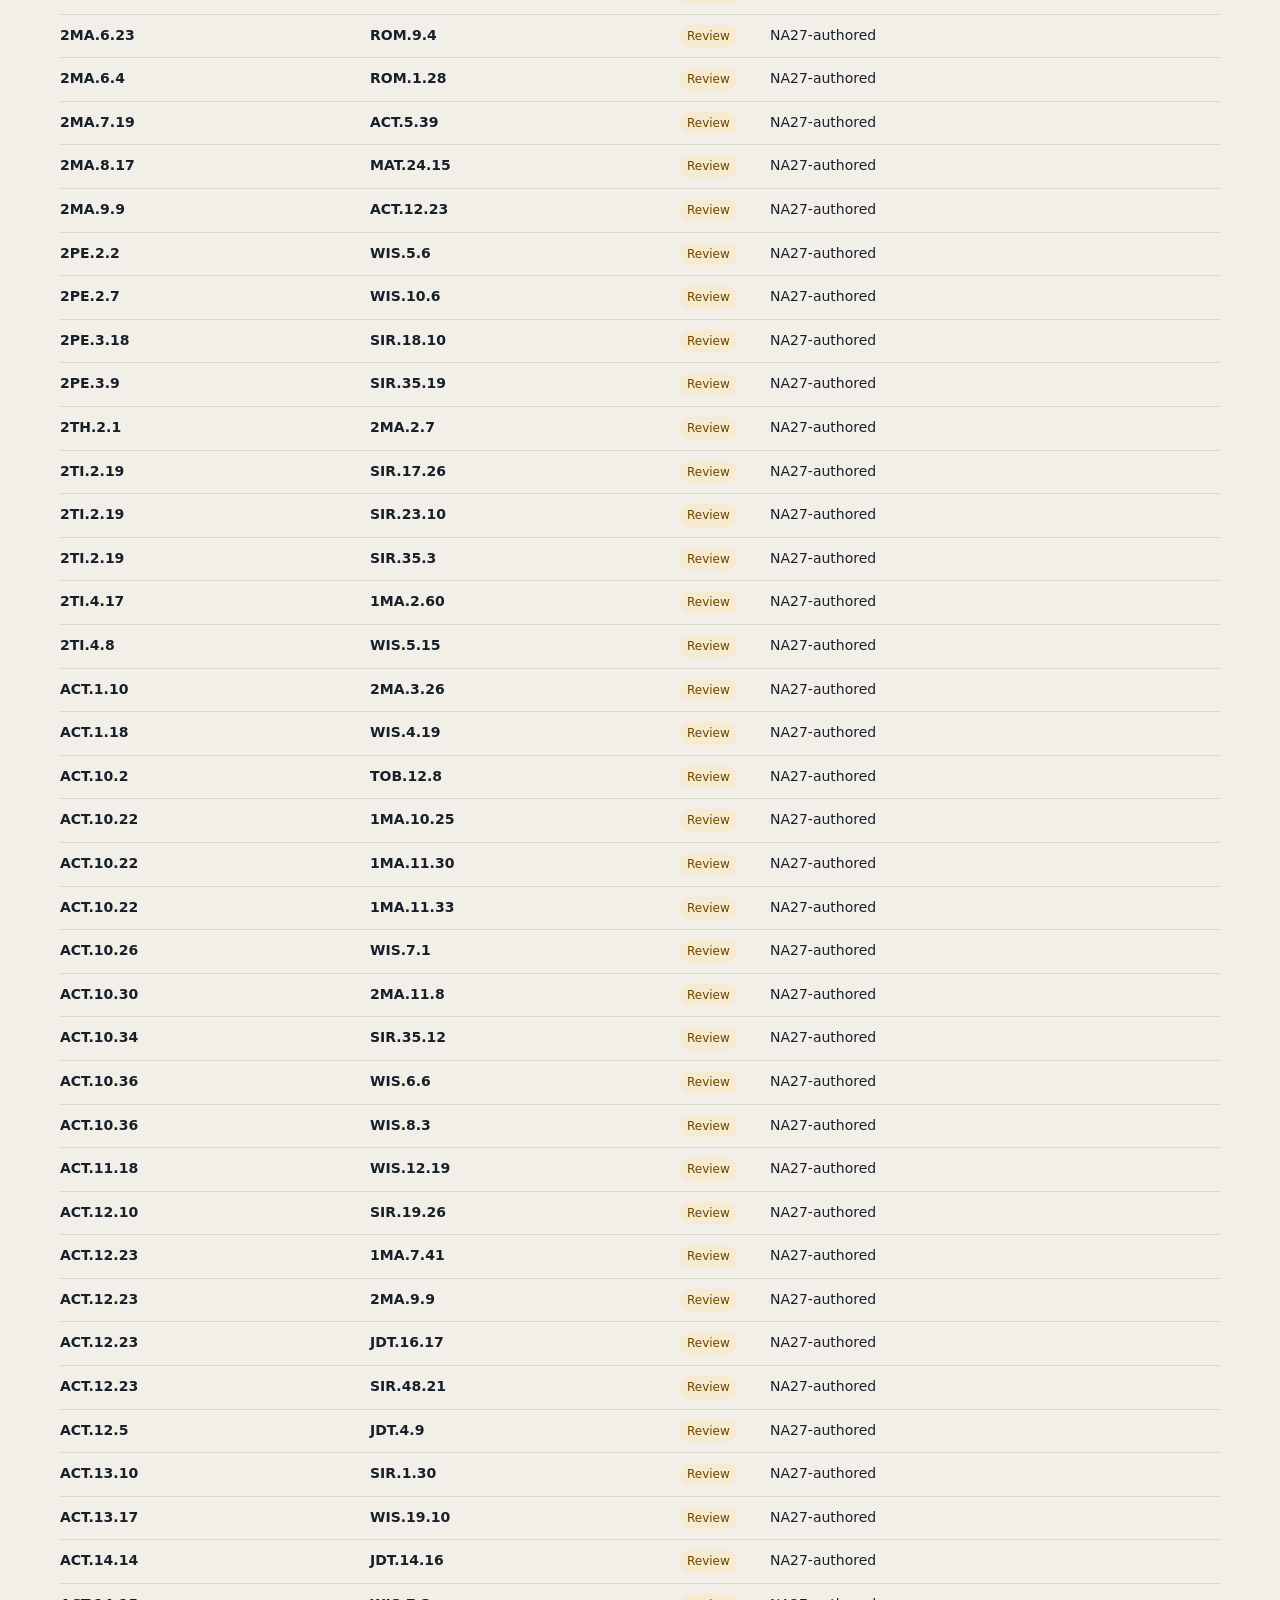
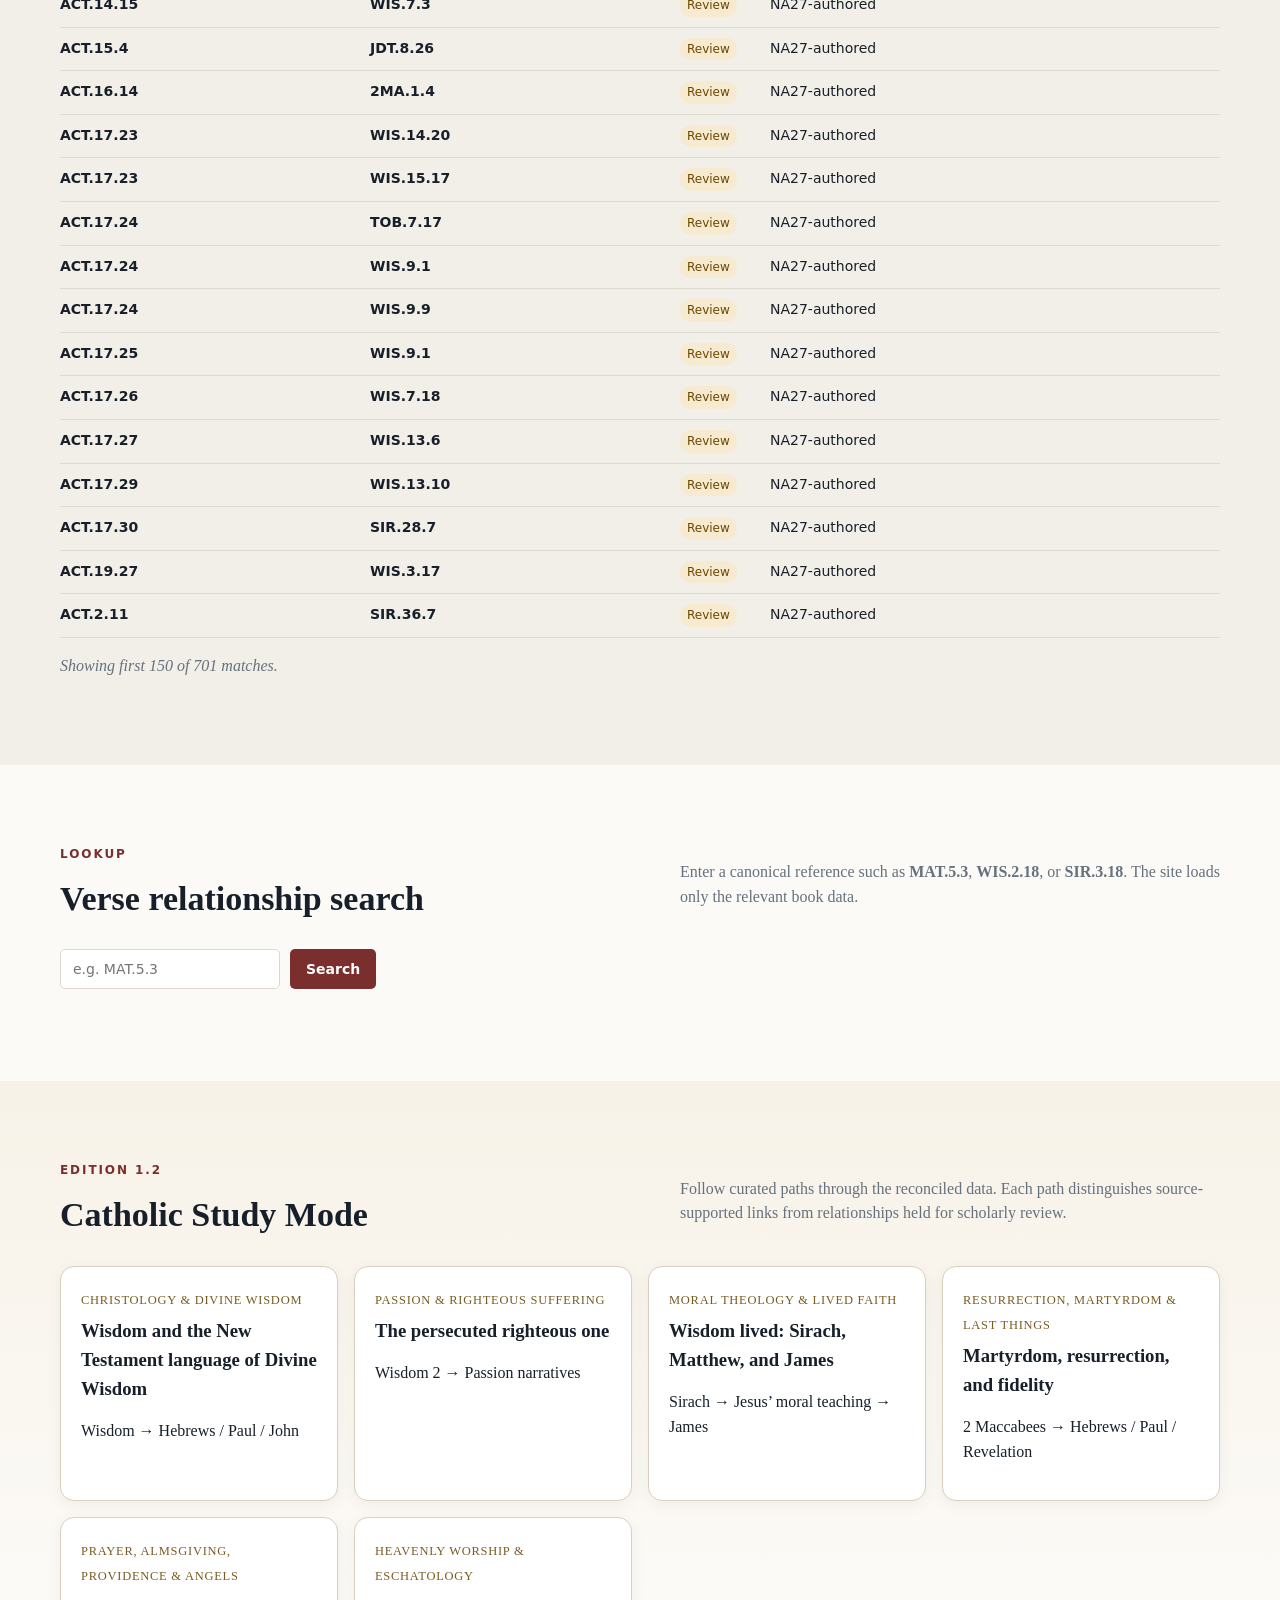
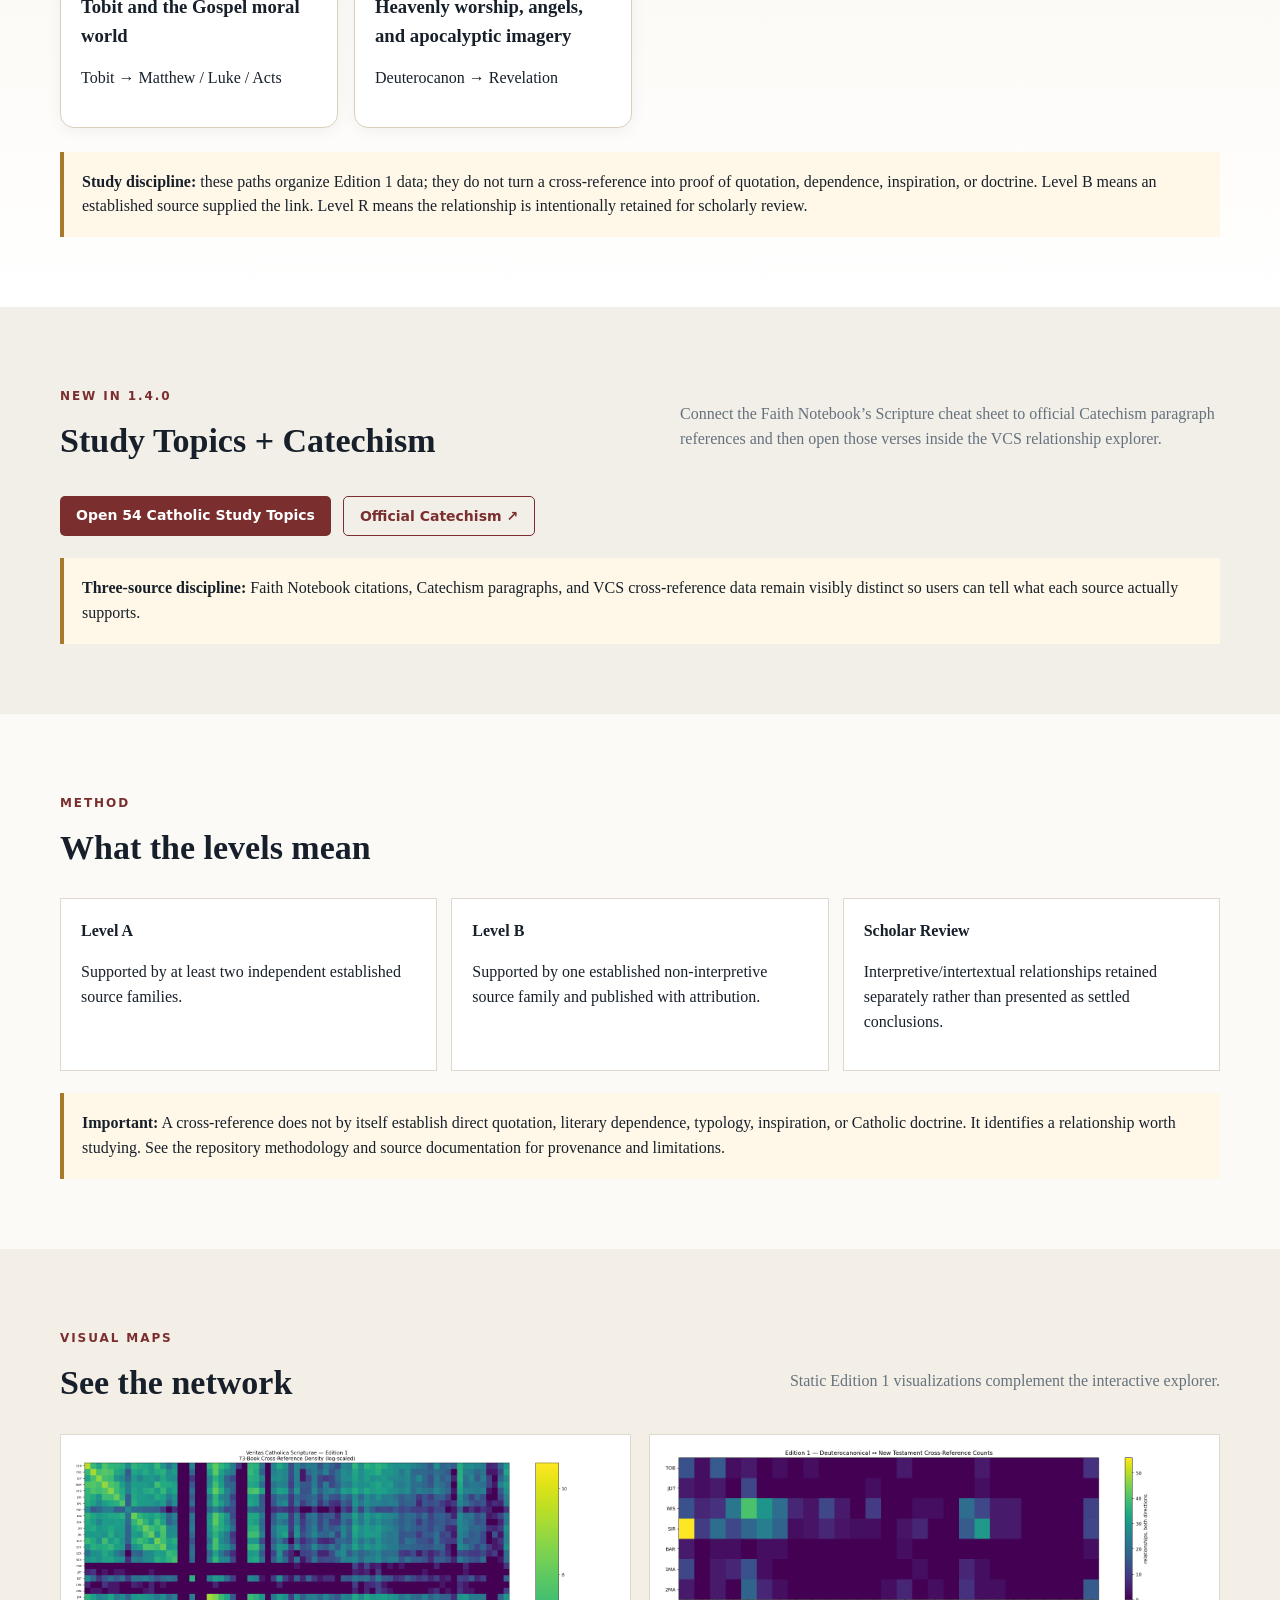
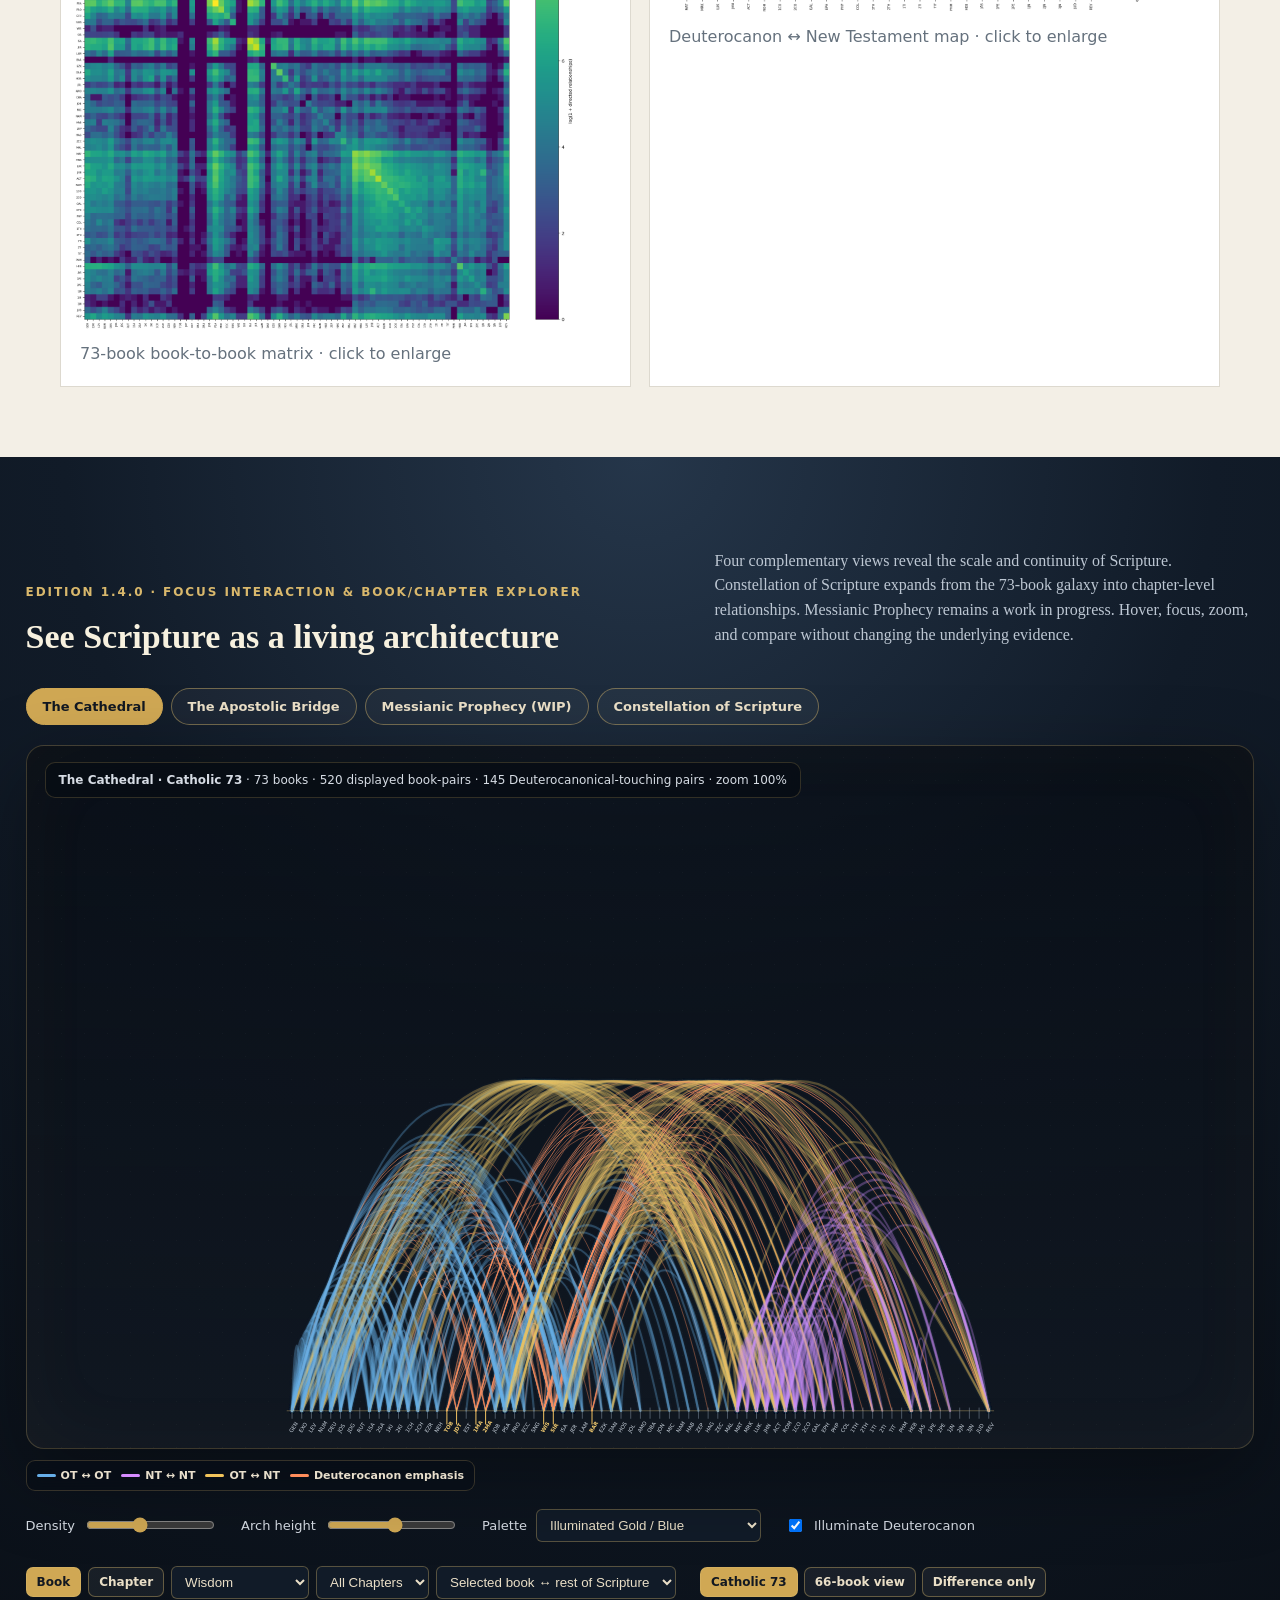
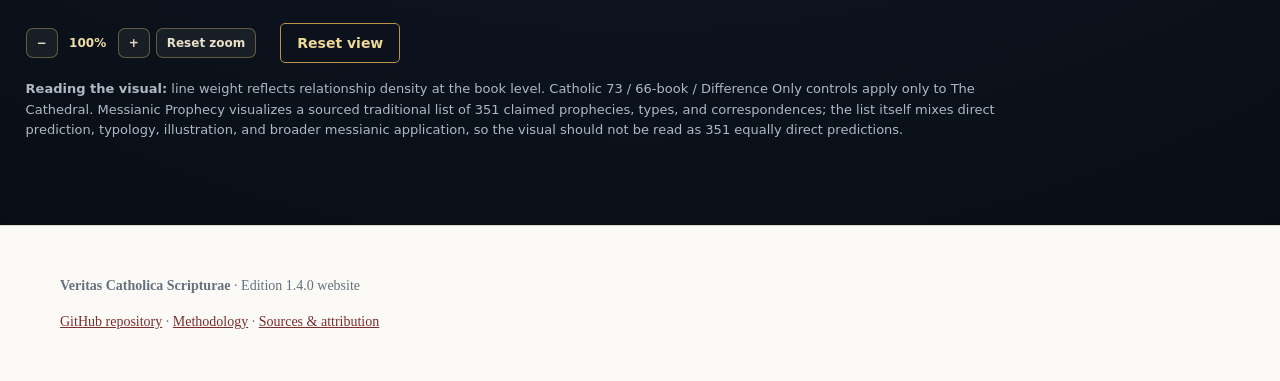
==== commit 4dccae3b: "Added Edition 1.4.0 Catechism Integration Part 3" ====
--- a/docs/index.html
+++ b/docs/index.html
@@ -1,7 +1,7 @@
 <!doctype html><html lang="en"><head><meta charset="utf-8"><meta name="viewport" content="width=device-width,initial-scale=1"><meta name="description" content="A provenance-preserving Catholic 73-book Scripture cross-reference concordance."><title>Veritas Catholica Scripturae</title><link rel="stylesheet" href="assets/style.css?v=1.3.14"></head><body>
-<header><div class="wrap nav"><a class="brand" href="./">VCS</a><nav><a href="#explore">73 Books</a><a href="#deutero">Deuterocanon ↔ NT</a><a href="#search">Verse Search</a><a href="#study">Study Mode</a><a href="#method">Method</a><a href="#visuals">Visual Maps</a><a href="#visual-experience">Visual Experience</a></nav></div></header>
+<header><div class="wrap nav"><a class="brand" href="./">VCS</a><nav><a href="#explore">73 Books</a><a href="#deutero">Deuterocanon ↔ NT</a><a href="#search">Verse Search</a><a href="#study">Study Mode</a><a href="topics.html">Study Topics</a><a href="#method">Method</a><a href="#visuals">Visual Maps</a><a href="#visual-experience">Visual Experience</a></nav></div></header>
 <main>
-<section class="hero"><div class="wrap"><p class="eyebrow">Edition 1.3.15 · Focus Interaction & Book/Chapter Explorer + Catholic Study Mode</p><h1>Veritas Catholica Scripturae</h1><p class="lead">The Catholic 73-Book Scripture Cross-Reference Concordance</p><p class="sub">A source-reconciled research interface built from established cross-reference projects, with provenance and scholar-review boundaries kept visible.</p><div class="actions"><a class="button" href="#explore">Explore the 73 books</a><a class="button secondary" href="https://github.com/cftrevizo/Veritas-Catholica-Scripturae/releases/tag/v1.0.0">Download Edition 1.0</a></div></div></section>
+<section class="hero"><div class="wrap"><p class="eyebrow">Edition 1.4.0 · Catechism Integration + Focus Interaction & Book/Chapter Explorer</p><h1>Veritas Catholica Scripturae</h1><p class="lead">The Catholic 73-Book Scripture Cross-Reference Concordance</p><p class="sub">A source-reconciled research interface built from established cross-reference projects, with provenance and scholar-review boundaries kept visible.</p><div class="actions"><a class="button" href="#explore">Explore the 73 books</a><a class="button secondary" href="https://github.com/cftrevizo/Veritas-Catholica-Scripturae/releases/tag/v1.0.0">Download Edition 1.0</a></div></div></section>
 <section class="stats wrap"><div><strong>1,171,415</strong><span>directed relationships</span></div><div><strong>580,351</strong><span>Level A multi-source</span></div><div><strong>590,391</strong><span>Level B sourced</span></div><div><strong>701</strong><span>Deuterocanon ↔ NT</span></div><div><strong>673</strong><span>held for scholar review</span></div></section>
 <section id="explore" class="wrap section"><div class="sectionhead"><div><p class="eyebrow">Explore</p><h2>73-book explorer</h2></div><p>Select a book to see its strongest verified relationships and browse individual verse links.</p></div><div class="controls"><input id="bookFilter" placeholder="Filter books…"><select id="canonFilter"><option value="all">All 73 books</option><option value="deutero">Deuterocanonical books</option><option value="nt">New Testament</option><option value="ot">Old Testament</option></select></div><div id="bookGrid" class="bookgrid"></div><div id="bookPanel" class="panel hidden"></div></section>
 <section id="deutero" class="section alt"><div class="wrap"><div class="sectionhead"><div><p class="eyebrow">Catholic-specific</p><h2>Deuterocanon ↔ New Testament</h2></div><p>Explore 701 mapped relationships. These are displayed with their Edition 1 source and verification status; Level R items remain explicitly marked for scholar review.</p></div><div class="controls"><select id="deuteroBook"><option value="all">All Deuterocanonical books</option></select><select id="ntBook"><option value="all">All New Testament books</option></select><select id="levelFilter"><option value="all">All levels</option><option value="A">Level A</option><option value="B">Level B</option><option value="R">Scholar review</option></select></div><div id="deuteroResults" class="results"></div></div></section>
@@ -11,9 +11,9 @@
 
 
 
-<section id="method" class="wrap section"><div class="sectionhead"><div><p class="eyebrow">Method</p><h2>What the levels mean</h2></div></div><div class="cards"><article><b>Level A</b><p>Supported by at least two independent established source families.</p></article><article><b>Level B</b><p>Supported by one established non-interpretive source family and published with attribution.</p></article><article><b>Scholar Review</b><p>Interpretive/intertextual relationships retained separately rather than presented as settled conclusions.</p></article></div><div class="notice"><b>Important:</b> A cross-reference does not by itself establish direct quotation, literary dependence, typology, inspiration, or Catholic doctrine. It identifies a relationship worth studying. See the repository methodology and source documentation for provenance and limitations.</div></section>
+<section id="topics-callout" class="section alt"><div class="wrap"><div class="sectionhead"><div><p class="eyebrow">New in 1.4.0</p><h2>Study Topics + Catechism</h2></div><p>Connect the Faith Notebook’s Scripture cheat sheet to official Catechism paragraph references and then open those verses inside the VCS relationship explorer.</p></div><div class="actions"><a class="button" href="topics.html">Open 54 Catholic Study Topics</a><a class="button secondary" href="https://www.vatican.va/archive/ENG0015/_INDEX.HTM" target="_blank" rel="noopener">Official Catechism ↗</a></div><div class="notice"><b>Three-source discipline:</b> Faith Notebook citations, Catechism paragraphs, and VCS cross-reference data remain visibly distinct so users can tell what each source actually supports.</div></div></section><section id="method" class="wrap section"><div class="sectionhead"><div><p class="eyebrow">Method</p><h2>What the levels mean</h2></div></div><div class="cards"><article><b>Level A</b><p>Supported by at least two independent established source families.</p></article><article><b>Level B</b><p>Supported by one established non-interpretive source family and published with attribution.</p></article><article><b>Scholar Review</b><p>Interpretive/intertextual relationships retained separately rather than presented as settled conclusions.</p></article></div><div class="notice"><b>Important:</b> A cross-reference does not by itself establish direct quotation, literary dependence, typology, inspiration, or Catholic doctrine. It identifies a relationship worth studying. See the repository methodology and source documentation for provenance and limitations.</div></section>
 <section id="visuals" class="section alt secondary-maps"><div class="wrap"><div class="sectionhead"><div><p class="eyebrow">Visual maps</p><h2>See the network</h2></div><p>Static Edition 1 visualizations complement the interactive explorer.</p></div><div class="visualgrid"><figure class="zoomable-map" tabindex="0" data-map-src="assets/73-book-matrix.png" data-map-title="73-book book-to-book matrix"><img src="assets/73-book-matrix.png" alt="73-book cross-reference matrix"><figcaption>73-book book-to-book matrix · click to enlarge</figcaption></figure><figure class="zoomable-map" tabindex="0" data-map-src="assets/deutero-nt-map.png" data-map-title="Deuterocanon ↔ New Testament map"><img src="assets/deutero-nt-map.png" alt="Deuterocanon to New Testament map"><figcaption>Deuterocanon ↔ New Testament map · click to enlarge</figcaption></figure></div></div></section>
-<section id="visual-experience" class="visual-experience"><div class="wrap wide"><div class="sectionhead visualhead"><div><p class="eyebrow">Edition 1.3.15 · Focus Interaction & Book/Chapter Explorer</p><h2>See Scripture as a living architecture</h2></div><p>Four complementary views reveal the scale and continuity of Scripture. Constellation of Scripture expands from the 73-book galaxy into chapter-level relationships. Messianic Prophecy remains a work in progress. Hover, focus, zoom, and compare without changing the underlying evidence.</p></div><div class="visual-tabs"><button class="vtab active" data-v="cathedral">The Cathedral</button><button class="vtab" data-v="bridge">The Apostolic Bridge</button><button class="vtab" data-v="prophecy">Messianic Prophecy (WIP)</button><button class="vtab" data-v="constellation">Constellation of Scripture</button></div><div class="visual-stage"><div id="visualMeta" class="visual-meta"></div><svg id="visualSvg" viewBox="0 -600 1400 1320" role="img" aria-label="Interactive Catholic Scripture network visualization"></svg><div id="visualTip" class="visual-tip hidden"></div></div><div id="visualLegendHost" class="visual-legend-host"></div><div class="visual-controls">
+<section id="visual-experience" class="visual-experience"><div class="wrap wide"><div class="sectionhead visualhead"><div><p class="eyebrow">Edition 1.4.0 · Focus Interaction & Book/Chapter Explorer</p><h2>See Scripture as a living architecture</h2></div><p>Four complementary views reveal the scale and continuity of Scripture. Constellation of Scripture expands from the 73-book galaxy into chapter-level relationships. Messianic Prophecy remains a work in progress. Hover, focus, zoom, and compare without changing the underlying evidence.</p></div><div class="visual-tabs"><button class="vtab active" data-v="cathedral">The Cathedral</button><button class="vtab" data-v="bridge">The Apostolic Bridge</button><button class="vtab" data-v="prophecy">Messianic Prophecy (WIP)</button><button class="vtab" data-v="constellation">Constellation of Scripture</button></div><div class="visual-stage"><div id="visualMeta" class="visual-meta"></div><svg id="visualSvg" viewBox="0 -600 1400 1320" role="img" aria-label="Interactive Catholic Scripture network visualization"></svg><div id="visualTip" class="visual-tip hidden"></div></div><div id="visualLegendHost" class="visual-legend-host"></div><div class="visual-controls">
 <label>Density <input id="densityRange" type="range" min="120" max="1100" value="520" step="20"></label>
 <label>Arch height <input id="archHeightRange" type="range" min="70" max="220" value="150" step="5"></label>
 <label>Palette <select id="paletteSelect"><option value="illuminated">Illuminated Gold / Blue</option><option value="stained">Stained Glass</option><option value="ember">Ember / Sapphire</option><option value="mono">Ivory Monochrome</option><option value="electric">Electric Cyan / Magenta</option><option value="royal">Royal Blue / Crimson / Gold</option><option value="neon">Neon Emerald / Violet / Orange</option></select></label>
@@ -27,4 +27,4 @@
 <div class="zoom-controls"><button id="zoomOut" class="mini" title="Zoom out">−</button><span id="zoomLabel">100%</span><button id="zoomIn" class="mini" title="Zoom in">+</button><button id="resetZoom" class="mini">Reset zoom</button></div>
 <button id="resetVisual" class="button secondary">Reset view</button>
 </div><div class="visual-caption"><b>Reading the visual:</b> line weight reflects relationship density at the book level. Catholic 73 / 66-book / Difference Only controls apply only to The Cathedral. Messianic Prophecy visualizes a sourced traditional list of 351 claimed prophecies, types, and correspondences; the list itself mixes direct prediction, typology, illustration, and broader messianic application, so the visual should not be read as 351 equally direct predictions.</div></div></section>
-</main><div id="mapLightbox" class="map-lightbox hidden" aria-hidden="true"><div class="map-lightbox-bar"><strong id="mapLightboxTitle">Visual map</strong><div><button id="mapZoomOut" class="mini">−</button><span id="mapZoomLabel">100%</span><button id="mapZoomIn" class="mini">+</button><button id="mapZoomReset" class="mini">Reset</button><button id="mapClose" class="mini">Close</button></div></div><div id="mapViewport" class="map-viewport"><img id="mapLightboxImg" alt="Enlarged visual map"></div></div><footer><div class="wrap"><p><b>Veritas Catholica Scripturae</b> · Edition 1.3.15 website</p><p><a href="https://github.com/cftrevizo/Veritas-Catholica-Scripturae">GitHub repository</a> · <a href="https://github.com/cftrevizo/Veritas-Catholica-Scripturae/blob/main/METHODOLOGY.md">Methodology</a> · <a href="https://github.com/cftrevizo/Veritas-Catholica-Scripturae/blob/main/NOTICE.md">Sources & attribution</a></p></div></footer><script src="assets/app.js?v=1.3.15"></script></body></html>
+</main><div id="mapLightbox" class="map-lightbox hidden" aria-hidden="true"><div class="map-lightbox-bar"><strong id="mapLightboxTitle">Visual map</strong><div><button id="mapZoomOut" class="mini">−</button><span id="mapZoomLabel">100%</span><button id="mapZoomIn" class="mini">+</button><button id="mapZoomReset" class="mini">Reset</button><button id="mapClose" class="mini">Close</button></div></div><div id="mapViewport" class="map-viewport"><img id="mapLightboxImg" alt="Enlarged visual map"></div></div><footer><div class="wrap"><p><b>Veritas Catholica Scripturae</b> · Edition 1.4.0 website</p><p><a href="https://github.com/cftrevizo/Veritas-Catholica-Scripturae">GitHub repository</a> · <a href="https://github.com/cftrevizo/Veritas-Catholica-Scripturae/blob/main/METHODOLOGY.md">Methodology</a> · <a href="https://github.com/cftrevizo/Veritas-Catholica-Scripturae/blob/main/NOTICE.md">Sources & attribution</a></p></div></footer><script src="assets/app.js?v=1.4.0"></script></body></html>
--- a/docs/assets/style.css
+++ b/docs/assets/style.css
@@ -27,3 +27,12 @@
 /* 1.3.15 focus interaction + external legend */
 .visual-legend-host{min-height:34px;margin:10px 0 4px;display:flex;align-items:center}.visual-legend-host .visual-legend{position:static!important;right:auto!important;top:auto!important;bottom:auto!important;max-width:100%;width:auto;background:rgba(8,14,23,.68)}
 .visual-stage .visual-legend{display:none!important}.const-book,.const-chapter,.bridge-node,.v-book{transition:opacity .16s ease}.const-line,.bridge-arc,.v-arc{transition:opacity .16s ease,stroke-width .16s ease}.constellation-controls select#constChapterSelect{max-width:220px}
+
+/* Edition 1.4.0 — Catechism Integration (additive; preserves 1.3.15 visual rules) */
+.topicstats{margin:1rem 0 1.25rem;color:var(--muted,#65707c)}
+.topicgrid{display:grid;grid-template-columns:repeat(auto-fit,minmax(320px,1fr));gap:1rem}
+.topiccard{background:var(--card,#fff);border:1px solid rgba(30,60,90,.14);border-radius:16px;padding:1.15rem;box-shadow:0 8px 28px rgba(18,42,66,.06)}
+.topiccard h2{margin:.15rem 0 .55rem;font-size:1.18rem}.topic-summary{line-height:1.55;margin:.35rem 0 1rem}.topic-source-label{font-size:.72rem;text-transform:uppercase;letter-spacing:.09em;font-weight:800;color:var(--muted,#65707c);margin:.35rem 0 .45rem}
+.refchips{display:flex;flex-wrap:wrap;gap:.42rem}.refchip{display:inline-flex;padding:.35rem .55rem;border-radius:999px;border:1px solid rgba(30,80,120,.18);background:rgba(60,120,170,.07);text-decoration:none;font-size:.86rem}.refchip:hover{transform:translateY(-1px);border-color:rgba(30,80,120,.4)}.refchip.muted{opacity:.68}
+.cccbox{display:flex;justify-content:space-between;gap:1rem;align-items:center;margin-top:1rem;padding:.85rem;border-radius:12px;background:rgba(130,90,35,.07);border-left:4px solid #9b7435}.cccbox strong{display:block;margin-top:.15rem}.ccc-link{white-space:nowrap;font-weight:700;font-size:.86rem}
+.hero.compact{padding-top:3.5rem;padding-bottom:2.5rem}@media(max-width:680px){.topicgrid{grid-template-columns:1fr}.cccbox{align-items:flex-start;flex-direction:column}.ccc-link{white-space:normal}}
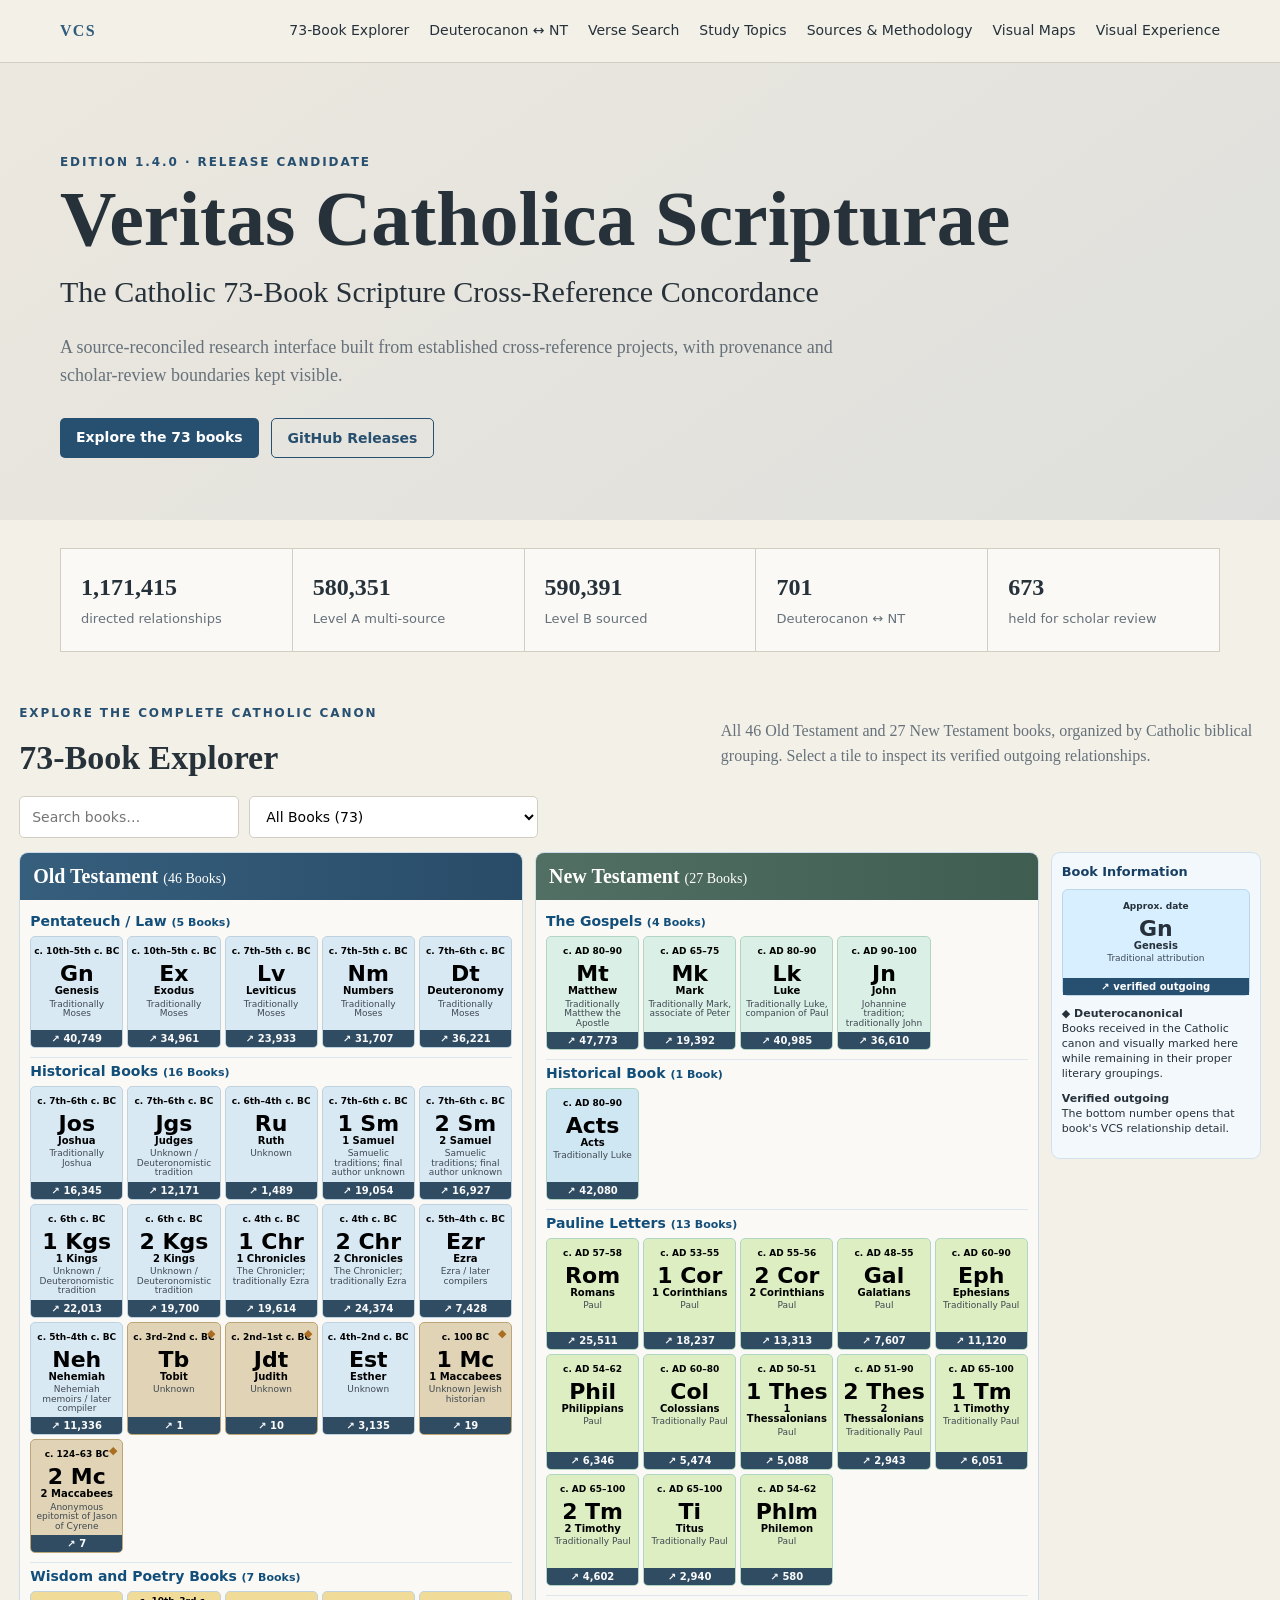
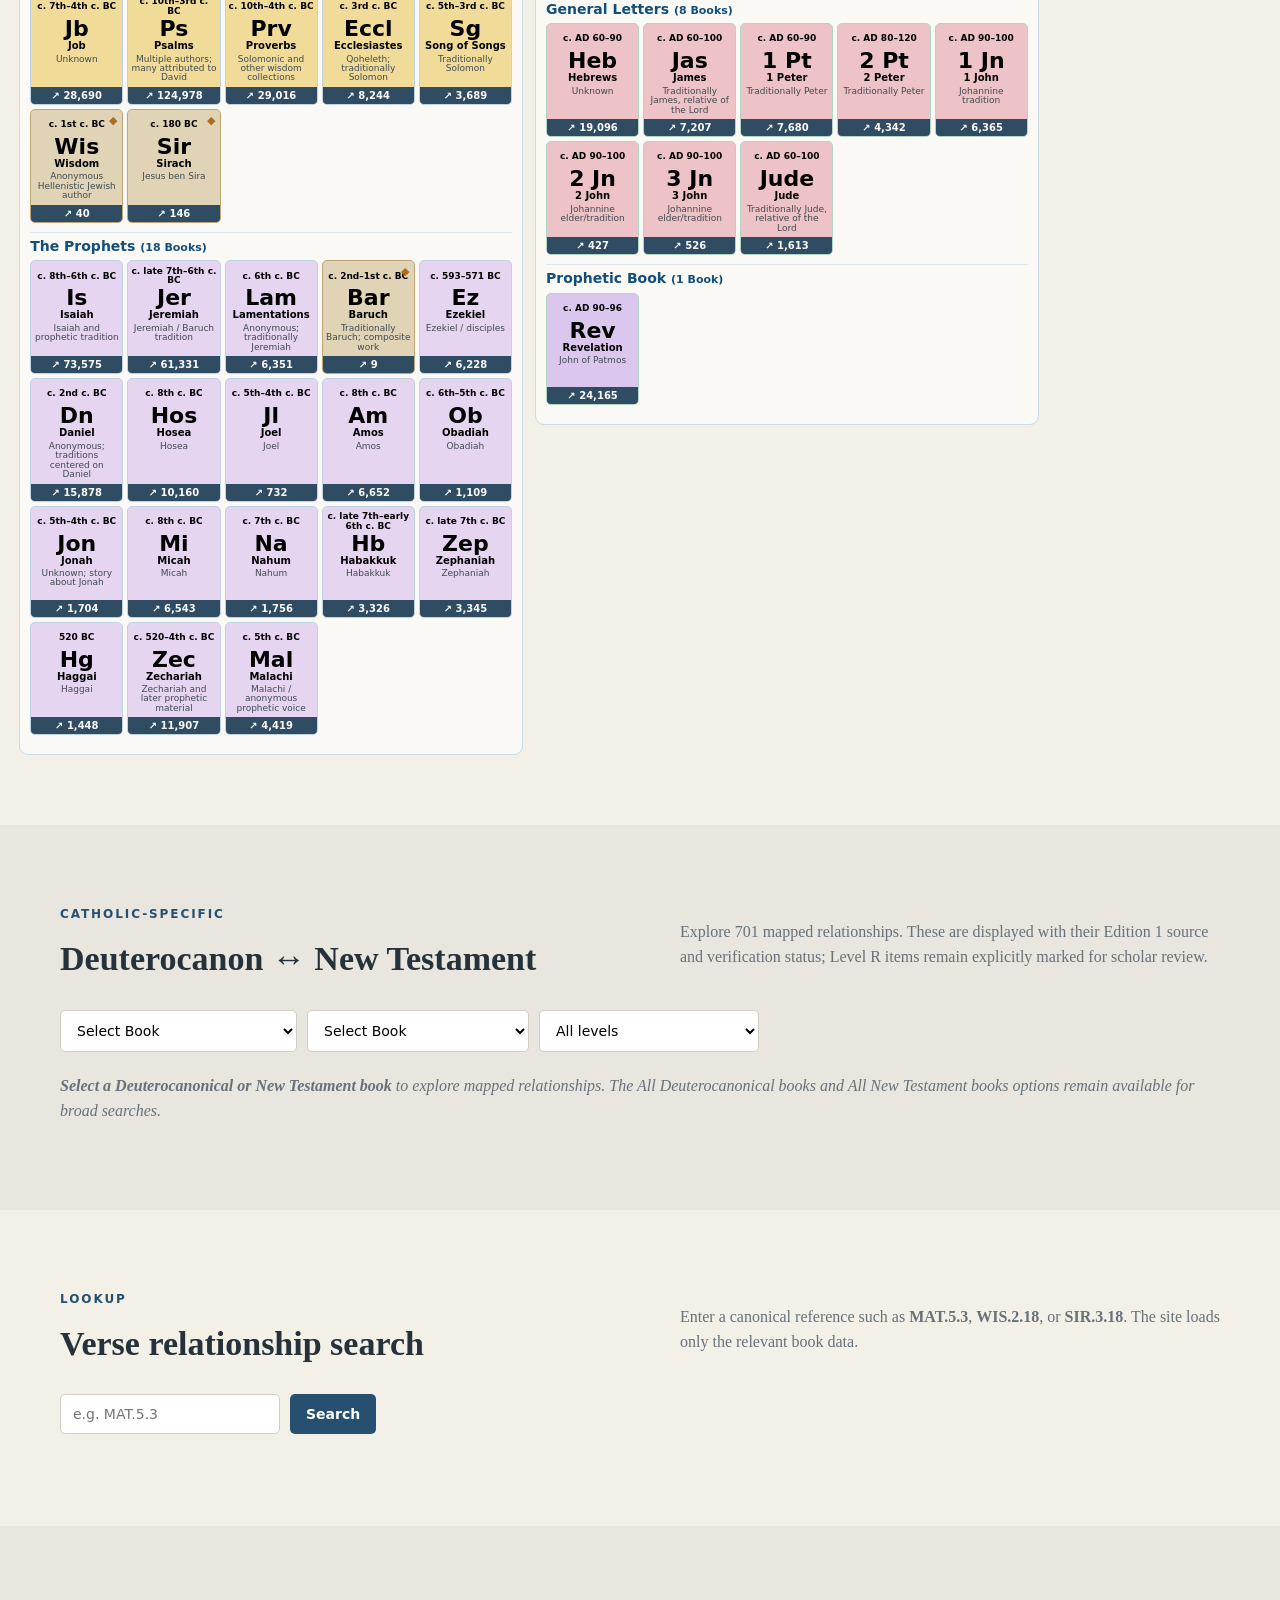
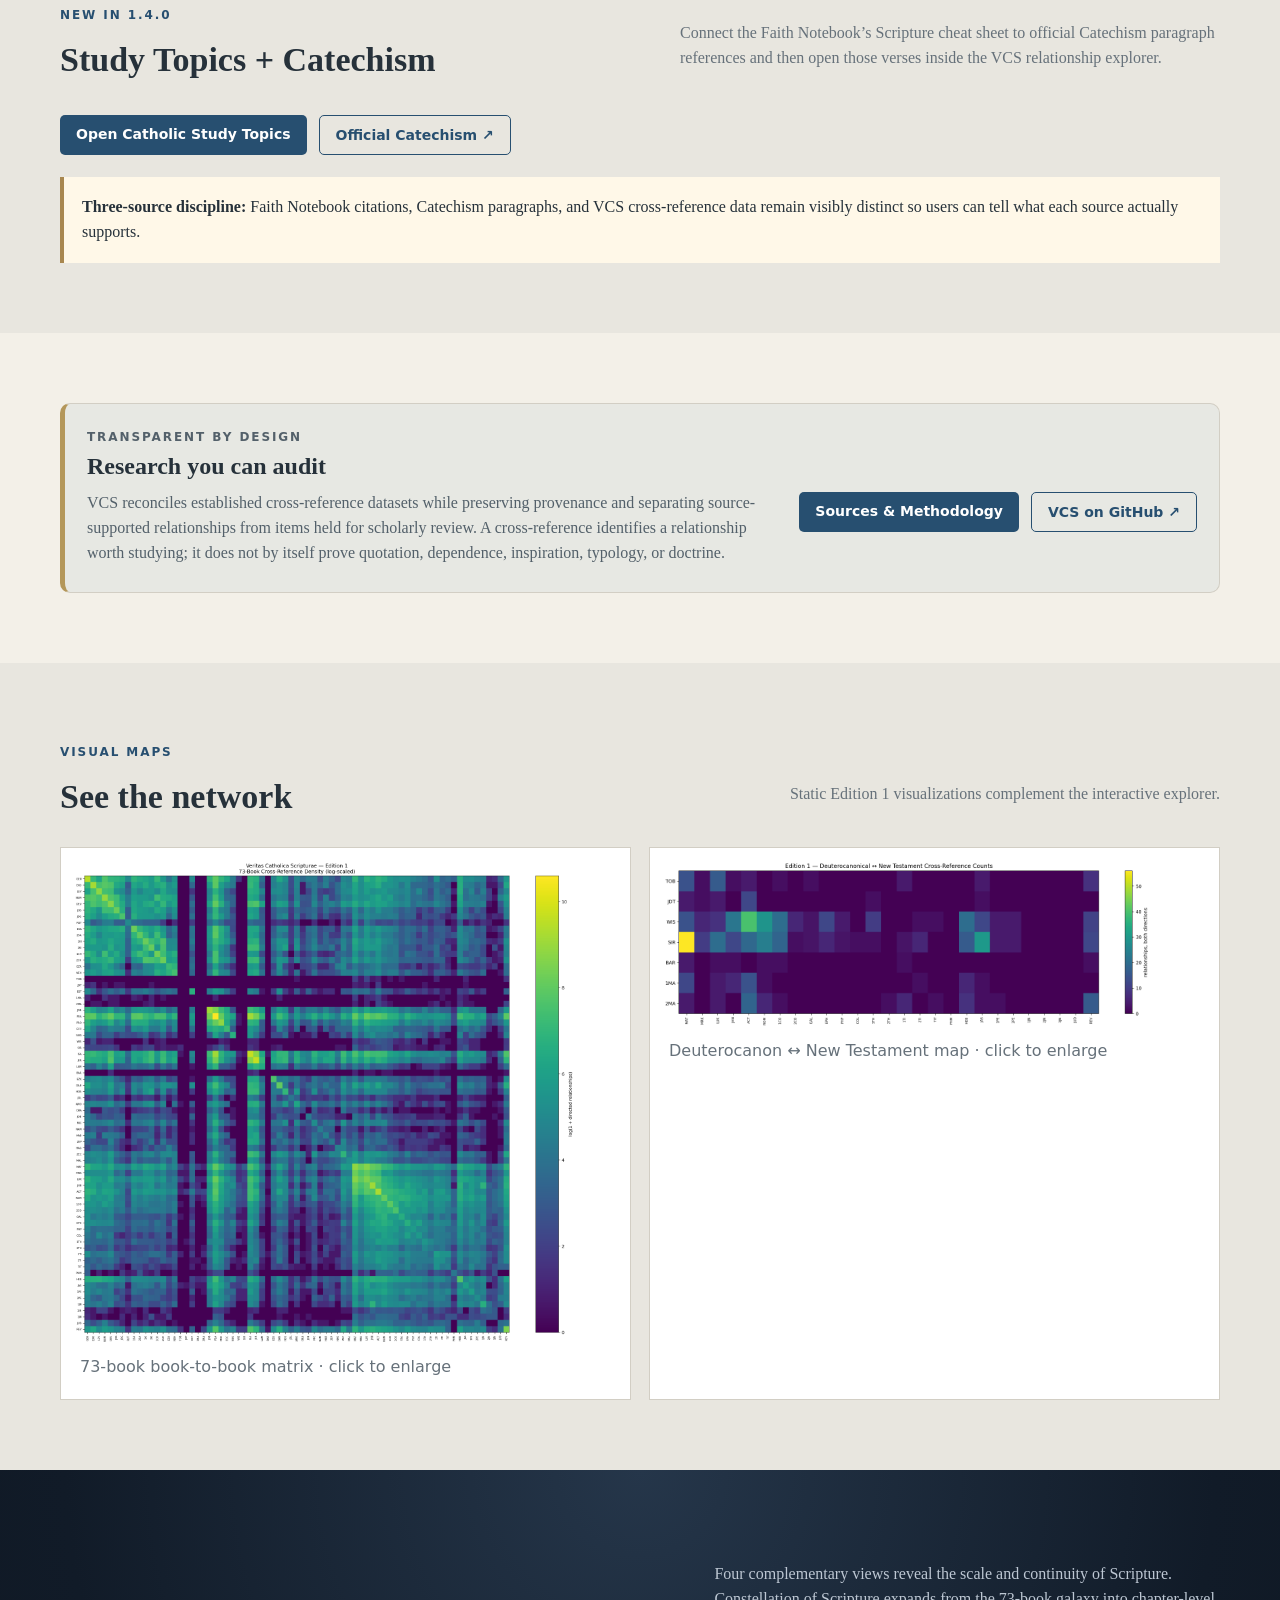
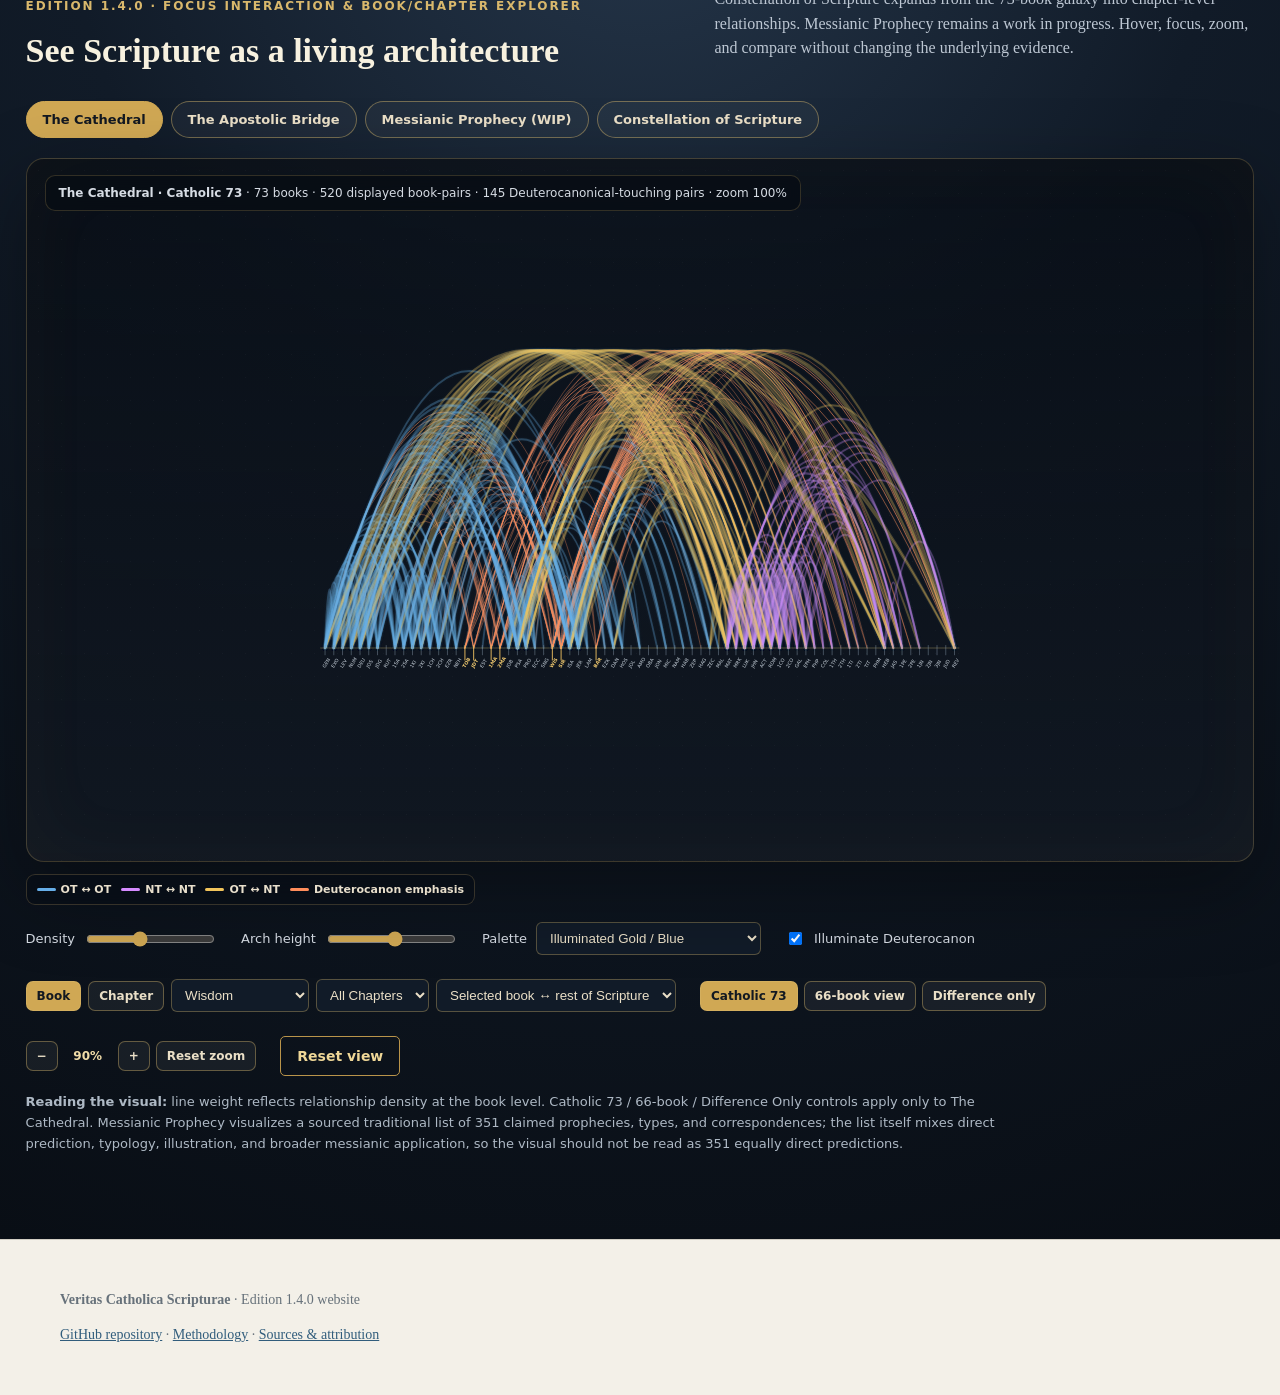
==== commit 0ab1b744: "Prepare VCS Website Edition 1.4.0 for release Part 1" ====
--- a/docs/index.html
+++ b/docs/index.html
@@ -1,17 +1,11 @@
-<!doctype html><html lang="en"><head><meta charset="utf-8"><meta name="viewport" content="width=device-width,initial-scale=1"><meta name="description" content="A provenance-preserving Catholic 73-book Scripture cross-reference concordance."><title>Veritas Catholica Scripturae</title><link rel="stylesheet" href="assets/style.css?v=1.3.14"></head><body>
-<header><div class="wrap nav"><a class="brand" href="./">VCS</a><nav><a href="#explore">73 Books</a><a href="#deutero">Deuterocanon ↔ NT</a><a href="#search">Verse Search</a><a href="#study">Study Mode</a><a href="topics.html">Study Topics</a><a href="#method">Method</a><a href="#visuals">Visual Maps</a><a href="#visual-experience">Visual Experience</a></nav></div></header>
+<!doctype html><html lang="en"><head><meta charset="utf-8"><meta name="viewport" content="width=device-width,initial-scale=1"><meta name="description" content="A provenance-preserving Catholic 73-book Scripture cross-reference concordance."><title>Veritas Catholica Scripturae</title><link rel="stylesheet" href="assets/style.css?v=1.4.0rc1"></head><body>
+<header><div class="wrap nav"><a class="brand" href="./">VCS</a><nav><a href="#explore">73-Book Explorer</a><a href="#deutero">Deuterocanon ↔ NT</a><a href="#search">Verse Search</a><a href="topics.html">Study Topics</a><a href="sources.html">Sources & Methodology</a><a href="#visuals">Visual Maps</a><a href="#visual-experience">Visual Experience</a></nav></div></header>
 <main>
-<section class="hero"><div class="wrap"><p class="eyebrow">Edition 1.4.0 · Catechism Integration + Focus Interaction & Book/Chapter Explorer</p><h1>Veritas Catholica Scripturae</h1><p class="lead">The Catholic 73-Book Scripture Cross-Reference Concordance</p><p class="sub">A source-reconciled research interface built from established cross-reference projects, with provenance and scholar-review boundaries kept visible.</p><div class="actions"><a class="button" href="#explore">Explore the 73 books</a><a class="button secondary" href="https://github.com/cftrevizo/Veritas-Catholica-Scripturae/releases/tag/v1.0.0">Download Edition 1.0</a></div></div></section>
+<section class="hero"><div class="wrap"><p class="eyebrow">Edition 1.4.0 · Release Candidate</p><h1>Veritas Catholica Scripturae</h1><p class="lead">The Catholic 73-Book Scripture Cross-Reference Concordance</p><p class="sub">A source-reconciled research interface built from established cross-reference projects, with provenance and scholar-review boundaries kept visible.</p><div class="actions"><a class="button" href="#explore">Explore the 73 books</a><a class="button secondary" href="https://github.com/cftrevizo/Veritas-Catholica-Scripturae/releases">GitHub Releases</a></div></div></section>
 <section class="stats wrap"><div><strong>1,171,415</strong><span>directed relationships</span></div><div><strong>580,351</strong><span>Level A multi-source</span></div><div><strong>590,391</strong><span>Level B sourced</span></div><div><strong>701</strong><span>Deuterocanon ↔ NT</span></div><div><strong>673</strong><span>held for scholar review</span></div></section>
-<section id="explore" class="wrap section"><div class="sectionhead"><div><p class="eyebrow">Explore</p><h2>73-book explorer</h2></div><p>Select a book to see its strongest verified relationships and browse individual verse links.</p></div><div class="controls"><input id="bookFilter" placeholder="Filter books…"><select id="canonFilter"><option value="all">All 73 books</option><option value="deutero">Deuterocanonical books</option><option value="nt">New Testament</option><option value="ot">Old Testament</option></select></div><div id="bookGrid" class="bookgrid"></div><div id="bookPanel" class="panel hidden"></div></section>
-<section id="deutero" class="section alt"><div class="wrap"><div class="sectionhead"><div><p class="eyebrow">Catholic-specific</p><h2>Deuterocanon ↔ New Testament</h2></div><p>Explore 701 mapped relationships. These are displayed with their Edition 1 source and verification status; Level R items remain explicitly marked for scholar review.</p></div><div class="controls"><select id="deuteroBook"><option value="all">All Deuterocanonical books</option></select><select id="ntBook"><option value="all">All New Testament books</option></select><select id="levelFilter"><option value="all">All levels</option><option value="A">Level A</option><option value="B">Level B</option><option value="R">Scholar review</option></select></div><div id="deuteroResults" class="results"></div></div></section>
+<section id="explore" class="wrap section book-explorer"><div class="sectionhead"><div><p class="eyebrow">Explore the complete Catholic canon</p><h2>73-Book Explorer</h2></div><p>All 46 Old Testament and 27 New Testament books, organized by Catholic biblical grouping. Select a tile to inspect its verified outgoing relationships.</p></div><div class="controls explorer-controls"><input id="bookFilter" placeholder="Search books…"><select id="canonFilter"><option value="all">All Books (73)</option><option value="ot">Old Testament (46)</option><option value="nt">New Testament (27)</option><option value="deutero">Highlight / Show Deuterocanonical</option></select></div><div id="bookGrid" class="bookgrid grouped-bookgrid"></div><aside class="book-info-note"><b>About dates & authorship:</b> Dates are approximate scholarly ranges. Authorship labels distinguish traditional attribution from cases where the human author or final compiler is uncertain. These are study aids, not definitions of Catholic dogma.</aside><div id="bookPanel" class="panel hidden"></div></section><section id="deutero" class="section alt"><div class="wrap"><div class="sectionhead"><div><p class="eyebrow">Catholic-specific</p><h2>Deuterocanon ↔ New Testament</h2></div><p>Explore 701 mapped relationships. These are displayed with their Edition 1 source and verification status; Level R items remain explicitly marked for scholar review.</p></div><div class="controls"><select id="deuteroBook"><option value="">Select Book</option><option value="all">All Deuterocanonical books</option></select><select id="ntBook"><option value="">Select Book</option><option value="all">All New Testament books</option></select><select id="levelFilter"><option value="all">All levels</option><option value="A">Level A</option><option value="B">Level B</option><option value="R">Scholar review</option></select></div><div id="deuteroResults" class="results"></div></div></section>
 <section id="search" class="wrap section"><div class="sectionhead"><div><p class="eyebrow">Lookup</p><h2>Verse relationship search</h2></div><p>Enter a canonical reference such as <b>MAT.5.3</b>, <b>WIS.2.18</b>, or <b>SIR.3.18</b>. The site loads only the relevant book data.</p></div><form id="verseForm" class="searchbox"><input id="verseInput" autocomplete="off" placeholder="e.g. MAT.5.3"><button class="button" type="submit">Search</button></form><div id="verseResults" class="results"></div></section>
-<section id="study" class="section study"><div class="wrap"><div class="sectionhead"><div><p class="eyebrow">Edition 1.2</p><h2>Catholic Study Mode</h2></div><p>Follow curated paths through the reconciled data. Each path distinguishes source-supported links from relationships held for scholarly review.</p></div><div id="studyGrid" class="studygrid"></div><div id="studyPanel" class="panel hidden"></div><div class="notice"><b>Study discipline:</b> these paths organize Edition 1 data; they do not turn a cross-reference into proof of quotation, dependence, inspiration, or doctrine. Level B means an established source supplied the link. Level R means the relationship is intentionally retained for scholarly review.</div></div></section>
-
-
-
-
-<section id="topics-callout" class="section alt"><div class="wrap"><div class="sectionhead"><div><p class="eyebrow">New in 1.4.0</p><h2>Study Topics + Catechism</h2></div><p>Connect the Faith Notebook’s Scripture cheat sheet to official Catechism paragraph references and then open those verses inside the VCS relationship explorer.</p></div><div class="actions"><a class="button" href="topics.html">Open 54 Catholic Study Topics</a><a class="button secondary" href="https://www.vatican.va/archive/ENG0015/_INDEX.HTM" target="_blank" rel="noopener">Official Catechism ↗</a></div><div class="notice"><b>Three-source discipline:</b> Faith Notebook citations, Catechism paragraphs, and VCS cross-reference data remain visibly distinct so users can tell what each source actually supports.</div></div></section><section id="method" class="wrap section"><div class="sectionhead"><div><p class="eyebrow">Method</p><h2>What the levels mean</h2></div></div><div class="cards"><article><b>Level A</b><p>Supported by at least two independent established source families.</p></article><article><b>Level B</b><p>Supported by one established non-interpretive source family and published with attribution.</p></article><article><b>Scholar Review</b><p>Interpretive/intertextual relationships retained separately rather than presented as settled conclusions.</p></article></div><div class="notice"><b>Important:</b> A cross-reference does not by itself establish direct quotation, literary dependence, typology, inspiration, or Catholic doctrine. It identifies a relationship worth studying. See the repository methodology and source documentation for provenance and limitations.</div></section>
+<section id="topics-callout" class="section alt"><div class="wrap"><div class="sectionhead"><div><p class="eyebrow">New in 1.4.0</p><h2>Study Topics + Catechism</h2></div><p>Connect the Faith Notebook’s Scripture cheat sheet to official Catechism paragraph references and then open those verses inside the VCS relationship explorer.</p></div><div class="actions"><a class="button" href="topics.html">Open Catholic Study Topics</a><a class="button secondary" href="https://www.vatican.va/archive/ENG0015/_INDEX.HTM" target="_blank" rel="noopener">Official Catechism ↗</a></div><div class="notice"><b>Three-source discipline:</b> Faith Notebook citations, Catechism paragraphs, and VCS cross-reference data remain visibly distinct so users can tell what each source actually supports.</div></div></section><section id="method-summary" class="wrap section method-summary"><div class="method-card"><div><p class="eyebrow">Transparent by design</p><h2>Research you can audit</h2><p>VCS reconciles established cross-reference datasets while preserving provenance and separating source-supported relationships from items held for scholarly review. A cross-reference identifies a relationship worth studying; it does not by itself prove quotation, dependence, inspiration, typology, or doctrine.</p></div><div class="actions"><a class="button" href="sources.html">Sources & Methodology</a><a class="button secondary" href="https://github.com/cftrevizo/Veritas-Catholica-Scripturae" target="_blank" rel="noopener">VCS on GitHub ↗</a></div></div></section>
 <section id="visuals" class="section alt secondary-maps"><div class="wrap"><div class="sectionhead"><div><p class="eyebrow">Visual maps</p><h2>See the network</h2></div><p>Static Edition 1 visualizations complement the interactive explorer.</p></div><div class="visualgrid"><figure class="zoomable-map" tabindex="0" data-map-src="assets/73-book-matrix.png" data-map-title="73-book book-to-book matrix"><img src="assets/73-book-matrix.png" alt="73-book cross-reference matrix"><figcaption>73-book book-to-book matrix · click to enlarge</figcaption></figure><figure class="zoomable-map" tabindex="0" data-map-src="assets/deutero-nt-map.png" data-map-title="Deuterocanon ↔ New Testament map"><img src="assets/deutero-nt-map.png" alt="Deuterocanon to New Testament map"><figcaption>Deuterocanon ↔ New Testament map · click to enlarge</figcaption></figure></div></div></section>
 <section id="visual-experience" class="visual-experience"><div class="wrap wide"><div class="sectionhead visualhead"><div><p class="eyebrow">Edition 1.4.0 · Focus Interaction & Book/Chapter Explorer</p><h2>See Scripture as a living architecture</h2></div><p>Four complementary views reveal the scale and continuity of Scripture. Constellation of Scripture expands from the 73-book galaxy into chapter-level relationships. Messianic Prophecy remains a work in progress. Hover, focus, zoom, and compare without changing the underlying evidence.</p></div><div class="visual-tabs"><button class="vtab active" data-v="cathedral">The Cathedral</button><button class="vtab" data-v="bridge">The Apostolic Bridge</button><button class="vtab" data-v="prophecy">Messianic Prophecy (WIP)</button><button class="vtab" data-v="constellation">Constellation of Scripture</button></div><div class="visual-stage"><div id="visualMeta" class="visual-meta"></div><svg id="visualSvg" viewBox="0 -600 1400 1320" role="img" aria-label="Interactive Catholic Scripture network visualization"></svg><div id="visualTip" class="visual-tip hidden"></div></div><div id="visualLegendHost" class="visual-legend-host"></div><div class="visual-controls">
 <label>Density <input id="densityRange" type="range" min="120" max="1100" value="520" step="20"></label>
@@ -27,4 +21,4 @@
 <div class="zoom-controls"><button id="zoomOut" class="mini" title="Zoom out">−</button><span id="zoomLabel">100%</span><button id="zoomIn" class="mini" title="Zoom in">+</button><button id="resetZoom" class="mini">Reset zoom</button></div>
 <button id="resetVisual" class="button secondary">Reset view</button>
 </div><div class="visual-caption"><b>Reading the visual:</b> line weight reflects relationship density at the book level. Catholic 73 / 66-book / Difference Only controls apply only to The Cathedral. Messianic Prophecy visualizes a sourced traditional list of 351 claimed prophecies, types, and correspondences; the list itself mixes direct prediction, typology, illustration, and broader messianic application, so the visual should not be read as 351 equally direct predictions.</div></div></section>
-</main><div id="mapLightbox" class="map-lightbox hidden" aria-hidden="true"><div class="map-lightbox-bar"><strong id="mapLightboxTitle">Visual map</strong><div><button id="mapZoomOut" class="mini">−</button><span id="mapZoomLabel">100%</span><button id="mapZoomIn" class="mini">+</button><button id="mapZoomReset" class="mini">Reset</button><button id="mapClose" class="mini">Close</button></div></div><div id="mapViewport" class="map-viewport"><img id="mapLightboxImg" alt="Enlarged visual map"></div></div><footer><div class="wrap"><p><b>Veritas Catholica Scripturae</b> · Edition 1.4.0 website</p><p><a href="https://github.com/cftrevizo/Veritas-Catholica-Scripturae">GitHub repository</a> · <a href="https://github.com/cftrevizo/Veritas-Catholica-Scripturae/blob/main/METHODOLOGY.md">Methodology</a> · <a href="https://github.com/cftrevizo/Veritas-Catholica-Scripturae/blob/main/NOTICE.md">Sources & attribution</a></p></div></footer><script src="assets/app.js?v=1.4.0"></script></body></html>
+</main><div id="mapLightbox" class="map-lightbox hidden" aria-hidden="true"><div class="map-lightbox-bar"><strong id="mapLightboxTitle">Visual map</strong><div><button id="mapZoomOut" class="mini">−</button><span id="mapZoomLabel">100%</span><button id="mapZoomIn" class="mini">+</button><button id="mapZoomReset" class="mini">Reset</button><button id="mapClose" class="mini">Close</button></div></div><div id="mapViewport" class="map-viewport"><img id="mapLightboxImg" alt="Enlarged visual map"></div></div><footer><div class="wrap"><p><b>Veritas Catholica Scripturae</b> · Edition 1.4.0 website</p><p><a href="https://github.com/cftrevizo/Veritas-Catholica-Scripturae">GitHub repository</a> · <a href="https://github.com/cftrevizo/Veritas-Catholica-Scripturae/blob/main/METHODOLOGY.md">Methodology</a> · <a href="https://github.com/cftrevizo/Veritas-Catholica-Scripturae/blob/main/NOTICE.md">Sources & attribution</a></p></div></footer><script src="assets/app.js?v=1.4.0rc1"></script></body></html>
--- a/docs/assets/style.css
+++ b/docs/assets/style.css
@@ -36,3 +36,32 @@
 .refchips{display:flex;flex-wrap:wrap;gap:.42rem}.refchip{display:inline-flex;padding:.35rem .55rem;border-radius:999px;border:1px solid rgba(30,80,120,.18);background:rgba(60,120,170,.07);text-decoration:none;font-size:.86rem}.refchip:hover{transform:translateY(-1px);border-color:rgba(30,80,120,.4)}.refchip.muted{opacity:.68}
 .cccbox{display:flex;justify-content:space-between;gap:1rem;align-items:center;margin-top:1rem;padding:.85rem;border-radius:12px;background:rgba(130,90,35,.07);border-left:4px solid #9b7435}.cccbox strong{display:block;margin-top:.15rem}.ccc-link{white-space:nowrap;font-weight:700;font-size:.86rem}
 .hero.compact{padding-top:3.5rem;padding-bottom:2.5rem}@media(max-width:680px){.topicgrid{grid-template-columns:1fr}.cccbox{align-items:flex-start;flex-direction:column}.ccc-link{white-space:normal}}
+
+/* 1.4.0 candidate 2 — compact study rows */
+.topic-controls{display:grid;grid-template-columns:minmax(220px,1fr) auto auto auto auto;gap:.6rem;align-items:center}.smallbtn{border:1px solid rgba(30,60,90,.18);background:#fff;border-radius:9px;padding:.68rem .85rem;cursor:pointer}.importance-key{font-size:.86rem;color:var(--muted,#65707c);display:flex;gap:.5rem;align-items:center;flex-wrap:wrap}.dot{display:inline-block;width:10px;height:10px;border-radius:50%;margin-left:.35rem}.dot.essential{background:#d94a4a}.dot.high{background:#e68a35}.dot.important{background:#d9ac35}.topicrows{display:flex;flex-direction:column;gap:.38rem}.topicgroup{margin:1.1rem 0 .25rem;border-radius:11px;padding:.7rem .9rem;background:#edf3fa;border-left:4px solid #315b86}.topicgroup.sacraments{background:#faecec;border-left-color:#a83939}.topicgroup.defending{background:#edf2ff;border-left-color:#385ca8}.topicgroup h3{margin:0;font-size:1.03rem}.topicgroup p{margin:.15rem 0 0;font-size:.82rem;color:var(--muted,#65707c)}
+.topicrow{border:1px solid rgba(30,60,90,.14);border-radius:10px;background:var(--card,#fff);overflow:hidden;box-shadow:0 3px 12px rgba(18,42,66,.035)}.topicrow-head{display:grid;grid-template-columns:20px minmax(210px,1fr) auto auto 22px;gap:.65rem;align-items:center;padding:.7rem .85rem;cursor:pointer}.topicrow-head:hover{background:#f7fafc}.topicrow-title{font-weight:750}.topicrow-sub{display:block;color:var(--muted,#65707c);font-size:.78rem;margin-top:.08rem}.topicmeta{font-size:.78rem;color:var(--muted,#65707c);white-space:nowrap}.importance-dot{width:10px;height:10px;border-radius:50%}.importance-dot.essential{background:#d94a4a}.importance-dot.high{background:#e68a35}.importance-dot.important{background:#d9ac35}.chev{transition:transform .18s ease}.topicrow.open .chev{transform:rotate(180deg)}.topicrow-body{display:none;border-top:1px solid rgba(30,60,90,.10);padding:1rem;background:#fbfdff}.topicrow.open .topicrow-body{display:block}.topicrow:not(.locked):hover .topicrow-body{display:block}.topicrow:not(.locked):hover .chev{transform:rotate(180deg)}.topic-summary{margin:.1rem 0 1rem;line-height:1.55}.topic-columns{display:grid;grid-template-columns:1.25fr .8fr;gap:1rem}.source-list{margin:.5rem 0 0;padding-left:1.2rem}.scenario{margin-top:1rem;padding:.9rem 1rem;border-left:4px solid #385ca8;background:#f2f6ff;border-radius:8px}.scenario h4{margin:0 0 .4rem}.scenario ol{margin:.4rem 0;padding-left:1.25rem}.scenario-close{font-weight:650;margin:.55rem 0 0}.trackpill,.catpill{display:inline-block;border-radius:999px;padding:.18rem .5rem;font-size:.7rem;font-weight:700;background:#eef3f8;color:#31506e}.catpill{background:#f8ecec;color:#874242}.cccbox.compact{margin-top:.55rem}.refchips.compact{margin-top:.35rem}
+@media(max-width:900px){.topic-controls{grid-template-columns:1fr 1fr}.topic-controls input{grid-column:1/-1}.topic-columns{grid-template-columns:1fr}.topicrow-head{grid-template-columns:18px minmax(160px,1fr) auto 20px}.topicmeta.cccmeta{display:none}.topicrow:not(.locked):hover .topicrow-body{display:none}.topicrow.open .topicrow-body{display:block}}
+@media(max-width:560px){.topic-controls{grid-template-columns:1fr}.topic-controls input{grid-column:auto}.topicrow-head{grid-template-columns:16px 1fr 18px}.topicmeta{display:none}.topicrow{border-radius:8px}}
+
+/* Edition 1.4.0 Candidate 3 — formation dashboard + complete 73-book explorer */
+.book-explorer{width:min(1460px,96vw)}.explorer-controls{justify-content:flex-start}.grouped-bookgrid{display:grid;grid-template-columns:1fr 1fr;gap:18px;align-items:start}.bookgroup{background:#fff;border:1px solid var(--line);border-radius:10px;padding:12px}.bookgroup h3{margin:0 0 9px;padding-bottom:6px;border-bottom:2px solid #d9e6f2;font-size:18px}.bookgroup.nt h3{border-color:#bde8d8}.bookgroup-grid{display:grid;grid-template-columns:repeat(auto-fit,minmax(118px,1fr));gap:7px}.booktile{min-height:148px;text-align:center;padding:7px 6px 0;display:flex;flex-direction:column;align-items:center;border-radius:7px;overflow:hidden;background:#d8efff;border-color:#bdd7ea}.booktile.ntbook{background:#d8f6e8;border-color:#a8ddc4}.booktile.deutero{background:#ffe3a8;border:1px solid #f2c96c}.bookdate{font:700 11px system-ui,sans-serif;min-height:18px}.bookabbr{font:800 28px/1 system-ui,sans-serif;margin:4px 0}.bookname{font:700 13px system-ui,sans-serif}.bookauthor{font:11px/1.2 system-ui,sans-serif;color:#3e4b56;margin:4px 0 7px;min-height:27px}.bookverified{margin-top:auto;width:calc(100% + 12px);background:#0c4d73;color:#fff;padding:5px;font:800 12px system-ui,sans-serif}.booktile:hover{transform:translateY(-2px);box-shadow:0 7px 18px rgba(17,63,96,.15)}.book-info-note{margin:18px 0;padding:14px 16px;background:#eef5fb;border-left:4px solid #1e5d86;font:13px/1.5 system-ui,sans-serif}.bookpanel-head{display:flex;justify-content:space-between;gap:20px}.verified-big{background:#0c4d73;color:#fff;border-radius:8px;padding:12px 18px;min-width:170px;text-align:center;font-family:system-ui,sans-serif}.verified-big span{display:block;font-size:12px}.verified-big strong{font-size:26px}.topics-dashboard{display:grid;grid-template-columns:210px minmax(0,1fr);gap:16px}.topic-sidebar{position:sticky;top:76px;align-self:start;border:1px solid var(--line);border-radius:10px;background:#fff;padding:10px;display:flex;flex-direction:column;gap:5px}.topic-sidebar b{padding:8px 10px;color:#173f64}.topic-sidebar button{border:0;background:transparent;text-align:left;padding:8px 10px;border-radius:7px;cursor:pointer;color:#29455e}.topic-sidebar button:hover{background:#eaf2fa;color:#0e568b}.topics-main{min-width:0}.topicgroup{border-left-width:5px}.topicgroup:nth-of-type(4n+1){background:#f8ecec}.topicgroup:nth-of-type(4n+2){background:#edf4fc}.topicgroup:nth-of-type(4n+3){background:#eef8f3}.topicgroup:nth-of-type(4n){background:#f5effc}.topicgroup.defending{background:#eaf1ff;border-left-color:#2d5aa6}.topicgroup.sacraments{background:#fae9e9;border-left-color:#a92f38}.topicrow-head{min-height:62px}.topicrow.open{box-shadow:0 8px 22px rgba(20,57,88,.09)}
+@media(max-width:980px){.grouped-bookgrid{grid-template-columns:1fr}.topics-dashboard{grid-template-columns:1fr}.topic-sidebar{position:static;display:grid;grid-template-columns:repeat(3,1fr)}.book-explorer{width:min(1160px,92vw)}}
+@media(max-width:600px){.bookgroup-grid{grid-template-columns:repeat(2,1fr)}.topic-sidebar{grid-template-columns:1fr 1fr}.bookpanel-head{display:block}.verified-big{margin-top:10px}}
+
+/* Candidate 3 Visual Refinement — approved compact dashboard implementation */
+:root{--vcs-navy:#0d3151;--vcs-blue:#155f8d;--vcs-green:#08754d;--vcs-gold:#d59a1a;--vcs-pale:#f5f9fc}
+.book-explorer{width:min(1540px,97vw);padding-top:42px}.book-explorer .sectionhead{margin-bottom:12px}.explorer-controls{margin:10px 0 14px}.grouped-bookgrid{display:grid;grid-template-columns:minmax(0,1fr) minmax(0,1fr) 210px;gap:12px;align-items:start}.testament-panel{background:#fff;border:1px solid #cbdbe8;border-radius:9px;overflow:hidden;padding:0 10px 10px}.testament-head{margin:0 -10px 8px;padding:8px 13px;color:#fff;background:linear-gradient(90deg,var(--vcs-blue),#0c496f)}.nt-panel .testament-head{background:linear-gradient(90deg,var(--vcs-green),#075c3e)}.testament-head h3{margin:0;font-size:20px}.testament-head span{font-size:14px;font-weight:500}.bookgroup{border:0;border-radius:0;padding:5px 0 9px;border-bottom:1px solid #dce7ef}.bookgroup:last-child{border-bottom:0}.bookgroup h3{font:800 14px/1.2 system-ui,sans-serif;color:#124e7a;margin:0 0 6px;padding:0;border:0}.bookgroup h3 small{font-size:11px}.bookgroup-grid{display:grid;grid-template-columns:repeat(5,minmax(0,1fr));gap:4px}.booktile{position:relative;min-height:112px;padding:5px 3px 0;border-radius:5px;box-shadow:none;transition:.14s ease}.booktile:hover{transform:translateY(-1px);box-shadow:0 4px 10px rgba(17,63,96,.14)}.bookdate{font-size:9px;line-height:1.1;min-height:20px;display:flex;align-items:center;justify-content:center}.bookabbr{font-size:22px;margin:1px 0}.bookname{font-size:10px;line-height:1.05}.bookauthor{font-size:9px;line-height:1.05;margin:3px 0 4px;min-height:20px}.bookverified{width:calc(100% + 6px);padding:3px;font-size:10px;background:#0c4d73}.booktile.deutero{background:#ffe6a6;border:1px solid #e8b449}.deutero-mark{position:absolute;top:4px;right:5px;color:#c46c00;font-size:11px}.ot-panel .bookgroup:nth-of-type(4) .booktile:not(.deutero){background:#efd7ff}.ot-panel .bookgroup:nth-of-type(3) .booktile:not(.deutero){background:#ffe082}.nt-panel .bookgroup:nth-of-type(2) .booktile{background:#ccecff}.nt-panel .bookgroup:nth-of-type(3) .booktile{background:#ddf6b8}.nt-panel .bookgroup:nth-of-type(4) .booktile{background:#ffc3c9}.nt-panel .bookgroup:nth-of-type(5) .booktile{background:#e5c8ff}.book-key{background:#f3f8fc;border:1px solid #d1e0ec;border-radius:9px;padding:10px;font:11px/1.35 system-ui,sans-serif;position:sticky;top:76px}.book-key h3{margin:0 0 8px;color:#173f64}.key-sample{background:#d8efff;border:1px solid #bdd7ea;border-radius:6px;text-align:center;padding:7px 5px 0;margin-bottom:10px;display:flex;flex-direction:column}.key-sample .bookverified{width:calc(100% + 10px);margin-left:-5px}.book-info-note{display:none}.bookpanel-head{margin-top:4px}
+/* Study Topics dashboard */
+.topics-dashboard{grid-template-columns:190px minmax(0,1fr);gap:12px}.topic-sidebar{border-radius:6px;padding:6px;box-shadow:0 2px 8px rgba(20,57,88,.04)}.topic-sidebar button{padding:7px 8px;font-size:12px}.topic-controls{margin:8px 0 8px}.importance-key{margin-bottom:6px}.topicrows{gap:5px}.topic-section{border:1px solid #d7e2ec;border-radius:6px;overflow:hidden;background:#fff}.topicgroup{width:100%;border:0;border-left:5px solid #315b86;border-radius:0;margin:0;padding:7px 10px;background:#e8f1fb;display:flex;align-items:center;justify-content:space-between;text-align:left;cursor:pointer;color:#153e63}.topicgroup span:first-child{display:flex;flex-direction:column}.topicgroup strong{font:800 13px/1.2 system-ui,sans-serif}.topicgroup small{font:11px/1.2 Georgia,serif;font-style:italic;color:#53687a;margin-top:1px}.topicgroup span:last-child{font:11px system-ui,sans-serif}.topic-section.sacraments .topicgroup{background:#fae7e7;border-left-color:#a92f38;color:#7d2027}.topic-section.defending .topicgroup{background:#e9f0ff;border-left-color:#2d5aa6}.topic-section:nth-of-type(3n+2):not(.sacraments):not(.defending) .topicgroup{background:#eaf7f1}.topic-section:nth-of-type(3n):not(.sacraments):not(.defending) .topicgroup{background:#f1ebfb}.topic-section-rows{display:none;padding:4px}.topic-section.open .topic-section-rows{display:flex;flex-direction:column;gap:3px}.topicrow{border-radius:4px;box-shadow:none}.topicrow-head{min-height:44px;padding:5px 8px;grid-template-columns:16px minmax(180px,1fr) auto auto 18px}.topicrow-title{font:750 12px system-ui,sans-serif}.topicrow-sub{font-size:10px}.topicmeta{font-size:10px}.topicrow-body{padding:10px}.topic-summary{font-size:13px}.topicstats{margin:4px 0 8px;font-size:12px}
+@media(max-width:1180px){.grouped-bookgrid{grid-template-columns:1fr 1fr}.book-key{grid-column:1/-1;position:static;display:grid;grid-template-columns:180px 1fr;gap:12px}.bookgroup-grid{grid-template-columns:repeat(4,minmax(0,1fr))}}
+@media(max-width:820px){.grouped-bookgrid{grid-template-columns:1fr}.bookgroup-grid{grid-template-columns:repeat(4,minmax(0,1fr))}.book-key{grid-template-columns:1fr}.topics-dashboard{grid-template-columns:1fr}.topic-sidebar{position:static;display:grid;grid-template-columns:repeat(3,1fr)}.topicrow:not(.locked):hover .topicrow-body{display:none}}
+@media(max-width:560px){.bookgroup-grid{grid-template-columns:repeat(3,minmax(0,1fr))}.booktile{min-height:108px}.topic-sidebar{grid-template-columns:1fr 1fr}.topicrow-head{grid-template-columns:14px 1fr 16px}.topicmeta{display:none}}
+
+
+/* Edition 1.4.0 Release Candidate — muted scholarly/ecclesial palette & release hardening */
+:root{--ink:#26313a;--muted:#66717a;--paper:#f3f0e8;--card:#faf9f5;--line:#d2cec4;--accent:#274f70;--gold:#a8874f;--soft:#e8e8e2;--review:#8a6840;--vcs-navy:#17263b;--vcs-blue:#365f7d;--vcs-green:#526f63;--vcs-gold:#b4975a;--vcs-pale:#eef1f1;--burgundy:#7c4a50;--sage:#7d8c78}
+body{background:var(--paper);color:var(--ink)}header{background:rgba(243,240,232,.97)}.hero{background:linear-gradient(145deg,#ece8df,#dedfdc)}.alt{background:#e8e6df}.button{background:var(--accent)}.button.secondary{color:var(--accent);border-color:var(--accent)}a{color:#315d7c}.stats div,.panel,.bookgroup,.testament-panel,.topic-sidebar,.topic-section,.resource-section{background:var(--card)}.booktile{filter:saturate(.72) brightness(.98)}.booktile.deutero{background:#ead8ad;border-color:#c8a965}.testament-head{background:linear-gradient(90deg,#365f7d,#294c68)}.nt-panel .testament-head{background:linear-gradient(90deg,#526f63,#405d52)}.bookverified,.verified-big{background:#274f70}.topic-section.sacraments .topicgroup{background:#eadcda;border-left-color:var(--burgundy);color:#673c41}.topic-section.defending .topicgroup{background:#dde4ec;border-left-color:#4c6480}.topic-section:nth-of-type(3n+2):not(.sacraments):not(.defending) .topicgroup{background:#e2e8e3}.topic-section:nth-of-type(3n):not(.sacraments):not(.defending) .topicgroup{background:#e6e2e9}.method-card{display:grid;grid-template-columns:minmax(0,1fr) auto;gap:28px;align-items:center;background:#e7e8e3;border:1px solid var(--line);border-left:5px solid var(--vcs-gold);border-radius:10px;padding:22px}.method-card h2{margin:.1rem 0 .4rem}.method-card p{margin:.25rem 0;color:#53606a}.resource-layout{display:grid;grid-template-columns:210px minmax(0,1fr);gap:24px;align-items:start}.resource-nav{position:sticky;top:76px;background:#e8e8e2;border:1px solid var(--line);border-radius:9px;padding:12px;display:flex;flex-direction:column;gap:5px}.resource-nav b{padding:5px 7px}.resource-nav a{text-decoration:none;padding:6px 7px;border-radius:5px;font:12px system-ui,sans-serif;color:#425463}.resource-nav a:hover{background:#daddda}.resource-main{min-width:0}.resource-section{border:1px solid var(--line);border-radius:10px;padding:24px;margin-bottom:18px}.resource-section h2{margin:.1rem 0 1rem}.source-cards{display:grid;grid-template-columns:repeat(2,minmax(0,1fr));gap:10px}.source-cards article{background:#eeede7;border:1px solid #d7d3c9;border-radius:8px;padding:15px}.source-cards h3{margin:.1rem 0 .45rem;font-size:17px}.resource-facts{display:grid;grid-template-columns:repeat(4,1fr);gap:8px}.resource-facts div{background:#e8e8e2;border-radius:7px;padding:12px}.resource-facts strong{display:block;font-size:21px}.resource-facts span{font:11px system-ui,sans-serif;color:var(--muted)}.method-list{padding-left:1.3rem}.method-list li{margin:.55rem 0}.lineage{display:flex;align-items:center;gap:7px;flex-wrap:wrap}.lineage span{background:#e3e6e4;border:1px solid #cfd4d0;border-radius:999px;padding:7px 10px;font:12px system-ui,sans-serif}.lineage b{color:var(--vcs-gold)}.citation-box{background:#e8e8e2;border-left:4px solid var(--vcs-gold);padding:15px;font:14px/1.5 Georgia,serif}.nav a[aria-current="page"]{font-weight:800;color:var(--accent)}
+button:focus-visible,a:focus-visible,input:focus-visible,select:focus-visible,[tabindex]:focus-visible{outline:3px solid #b4975a;outline-offset:3px}.book,.booktile,.topicrow,.vtab,.mini,.smallbtn{transition:transform .14s ease,box-shadow .14s ease,background-color .14s ease,border-color .14s ease}
+@media(prefers-reduced-motion:reduce){html{scroll-behavior:auto}*,*::before,*::after{scroll-behavior:auto!important;transition:none!important;animation:none!important}.booktile:hover,.studycard:hover{transform:none!important}}
+@media(max-width:850px){.nav{height:auto;min-height:62px;padding:10px 0;align-items:flex-start}.nav nav{gap:10px;flex-wrap:wrap;justify-content:flex-end}.resource-layout{grid-template-columns:1fr}.resource-nav{position:static;display:grid;grid-template-columns:repeat(3,1fr)}.source-cards{grid-template-columns:1fr}.resource-facts{grid-template-columns:1fr 1fr}.method-card{grid-template-columns:1fr}}
+@media(max-width:560px){.resource-nav{grid-template-columns:1fr 1fr}.resource-facts{grid-template-columns:1fr}.hero{padding-top:54px}.section{padding:48px 0}.nav nav a{font-size:12px}}
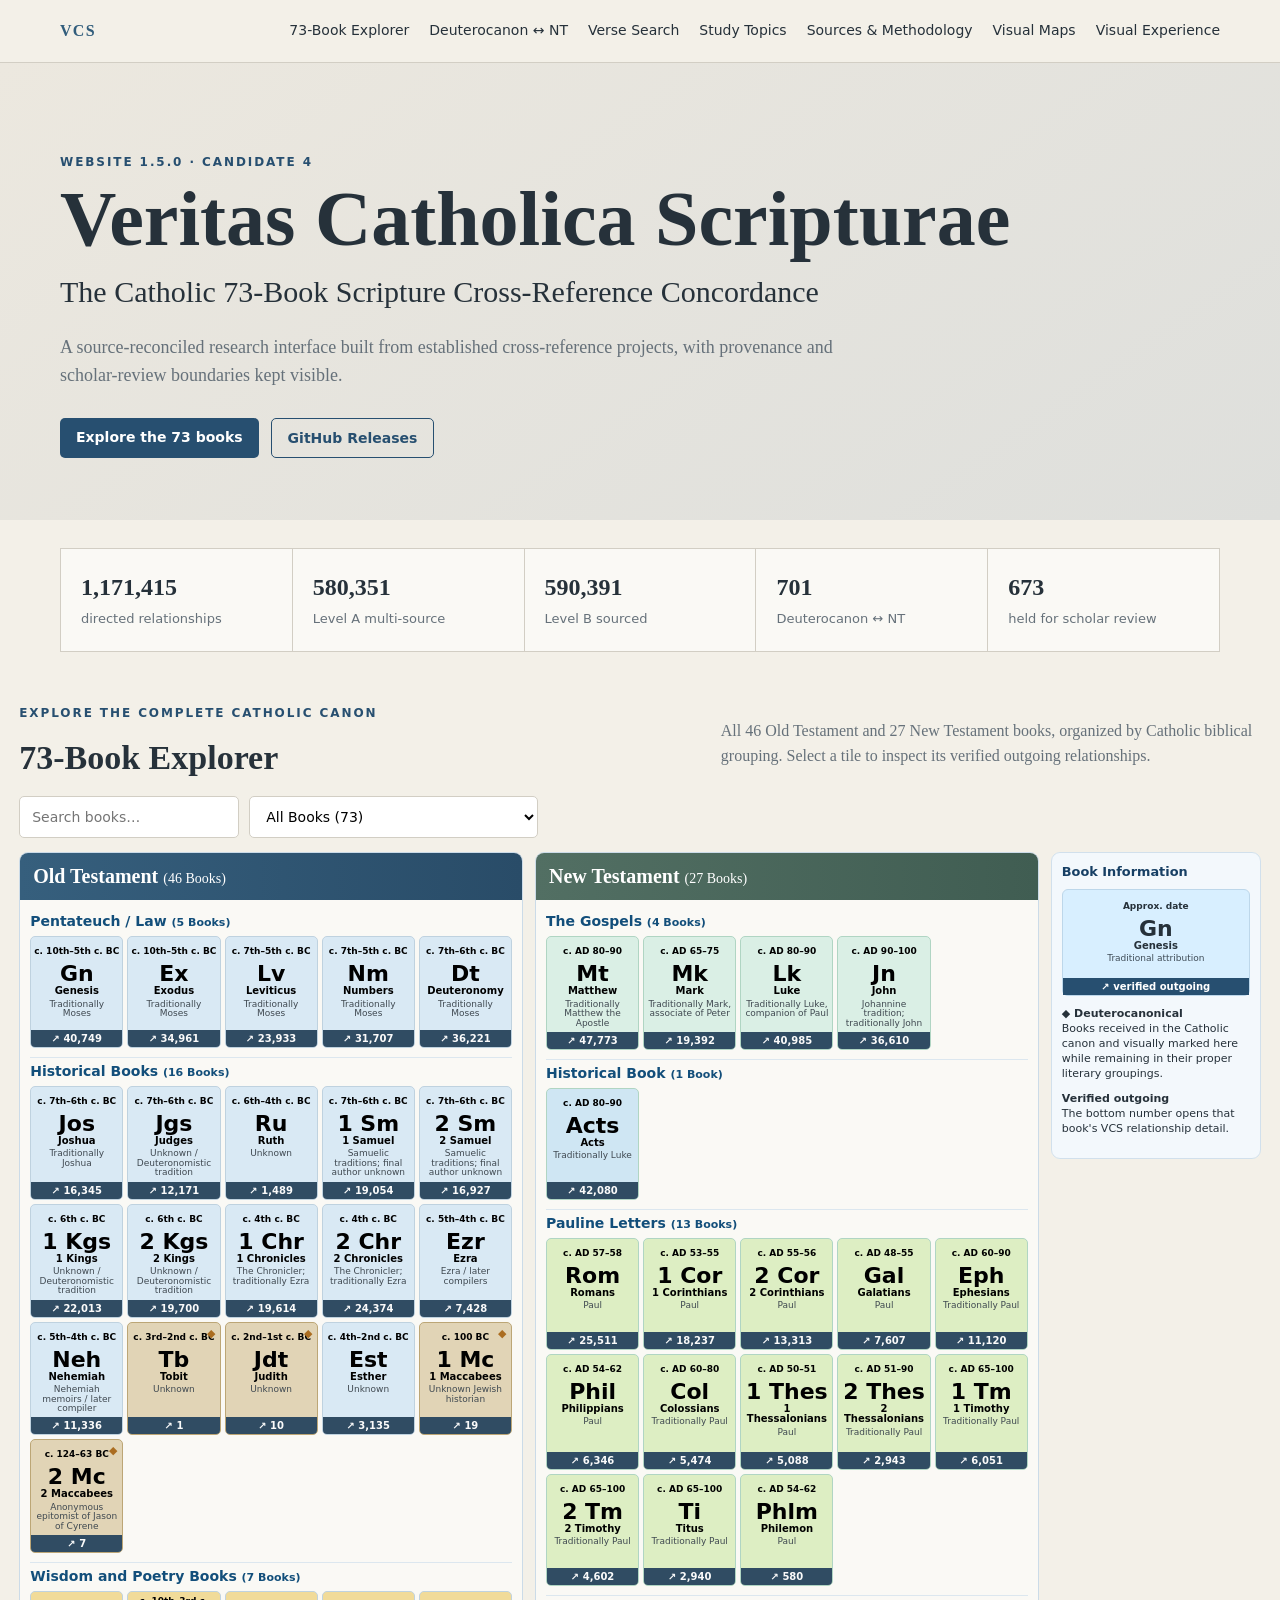
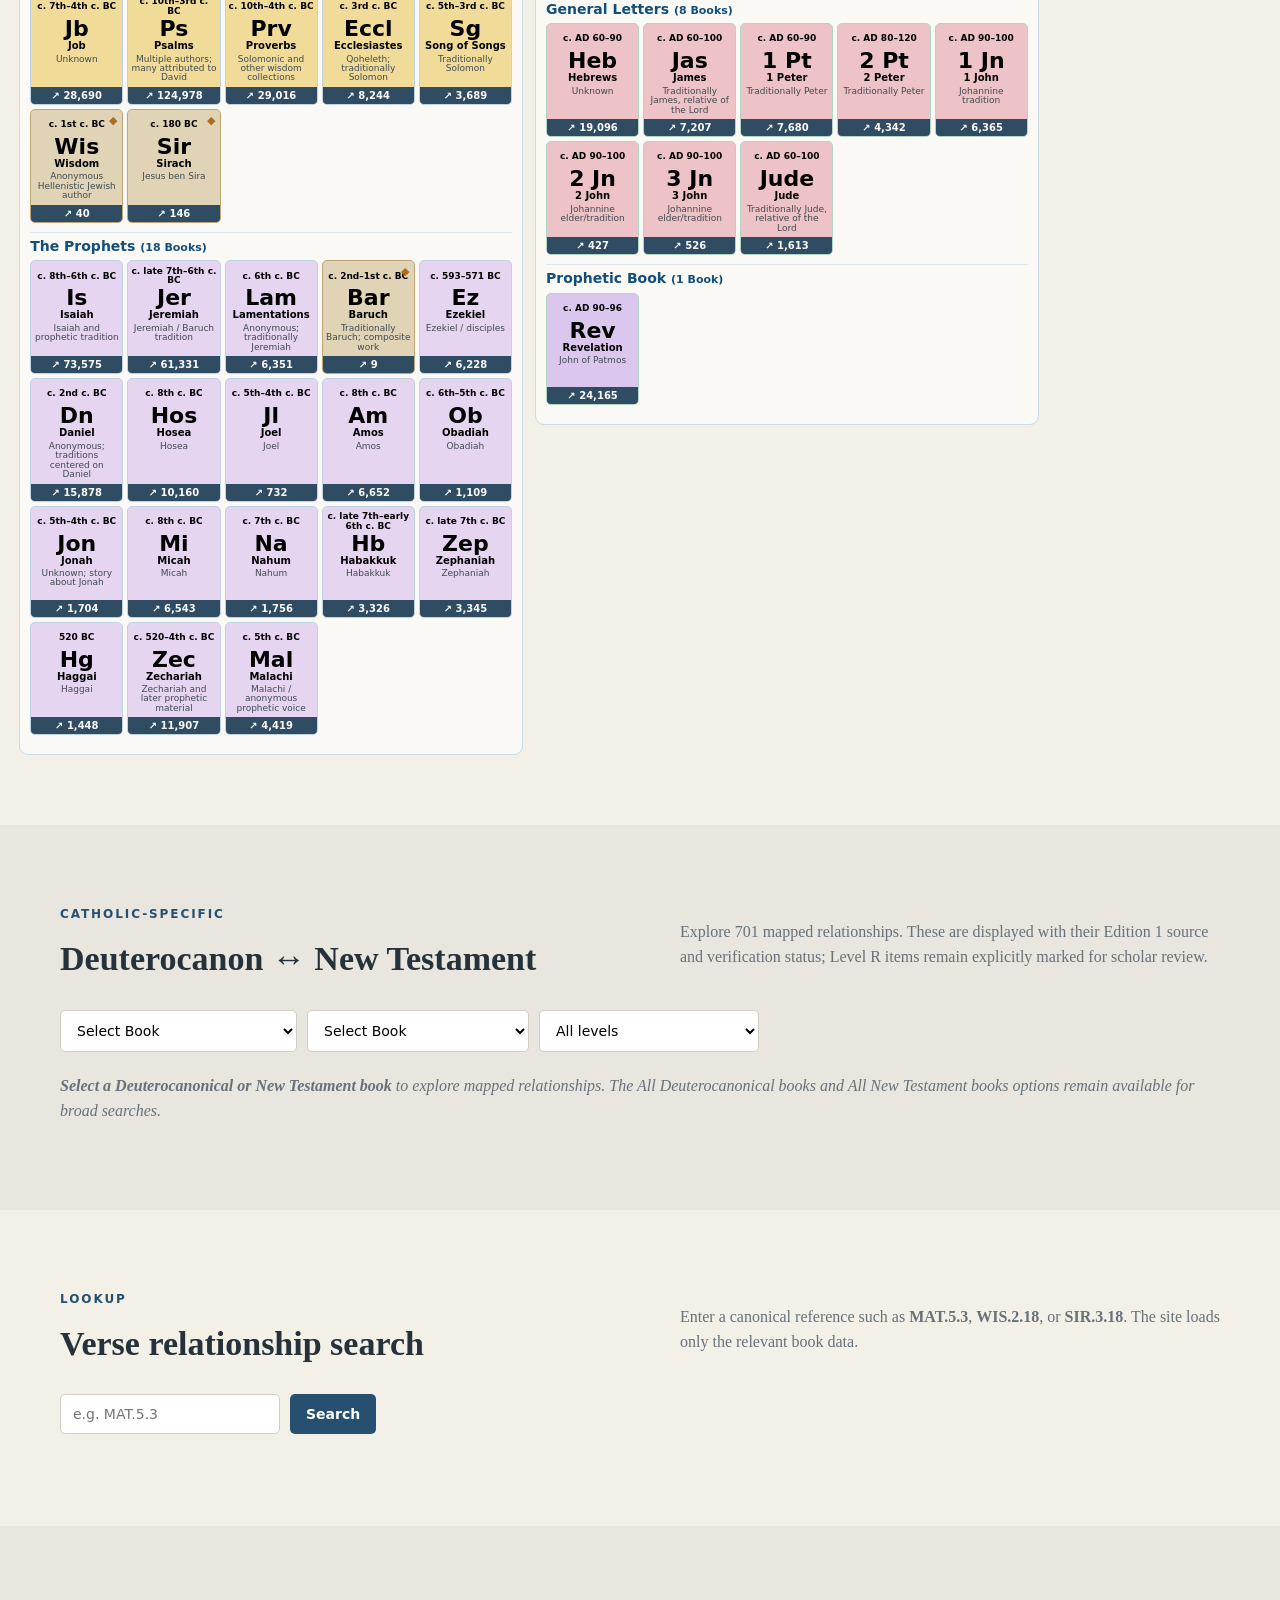
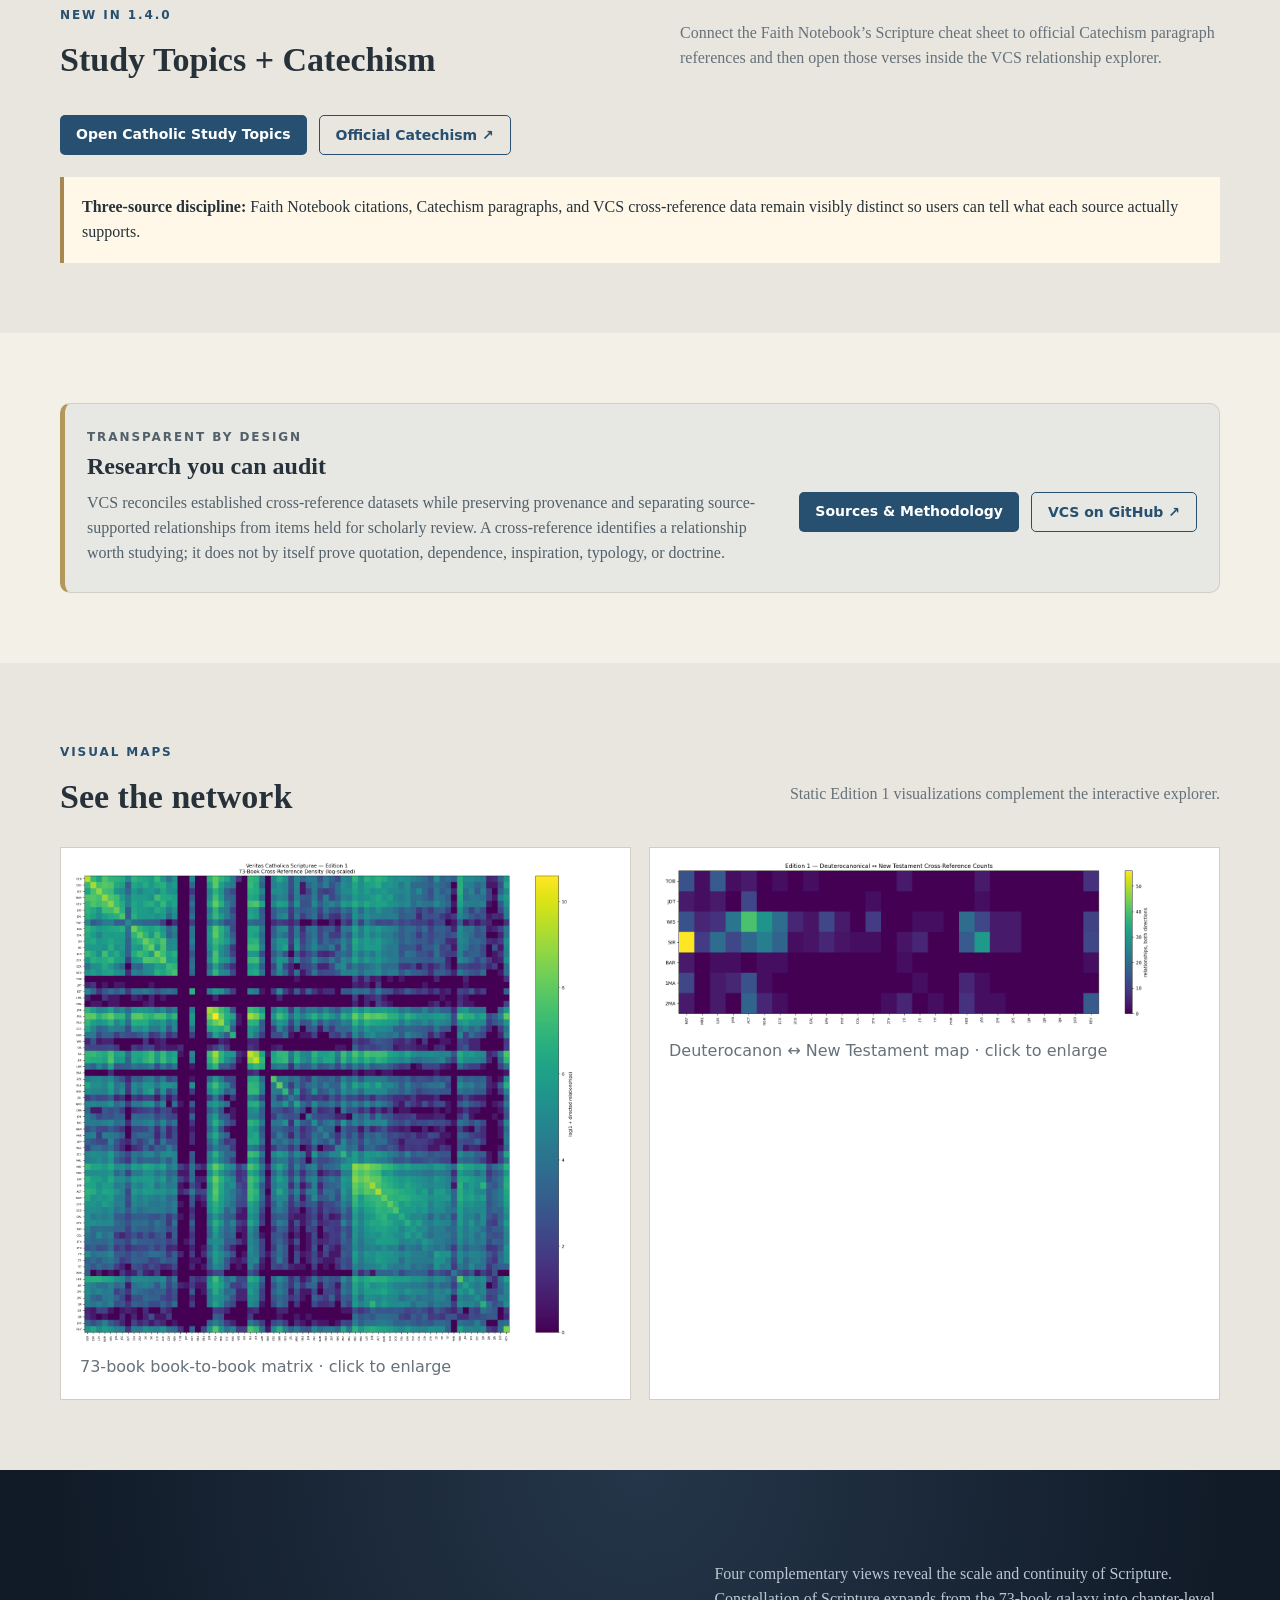
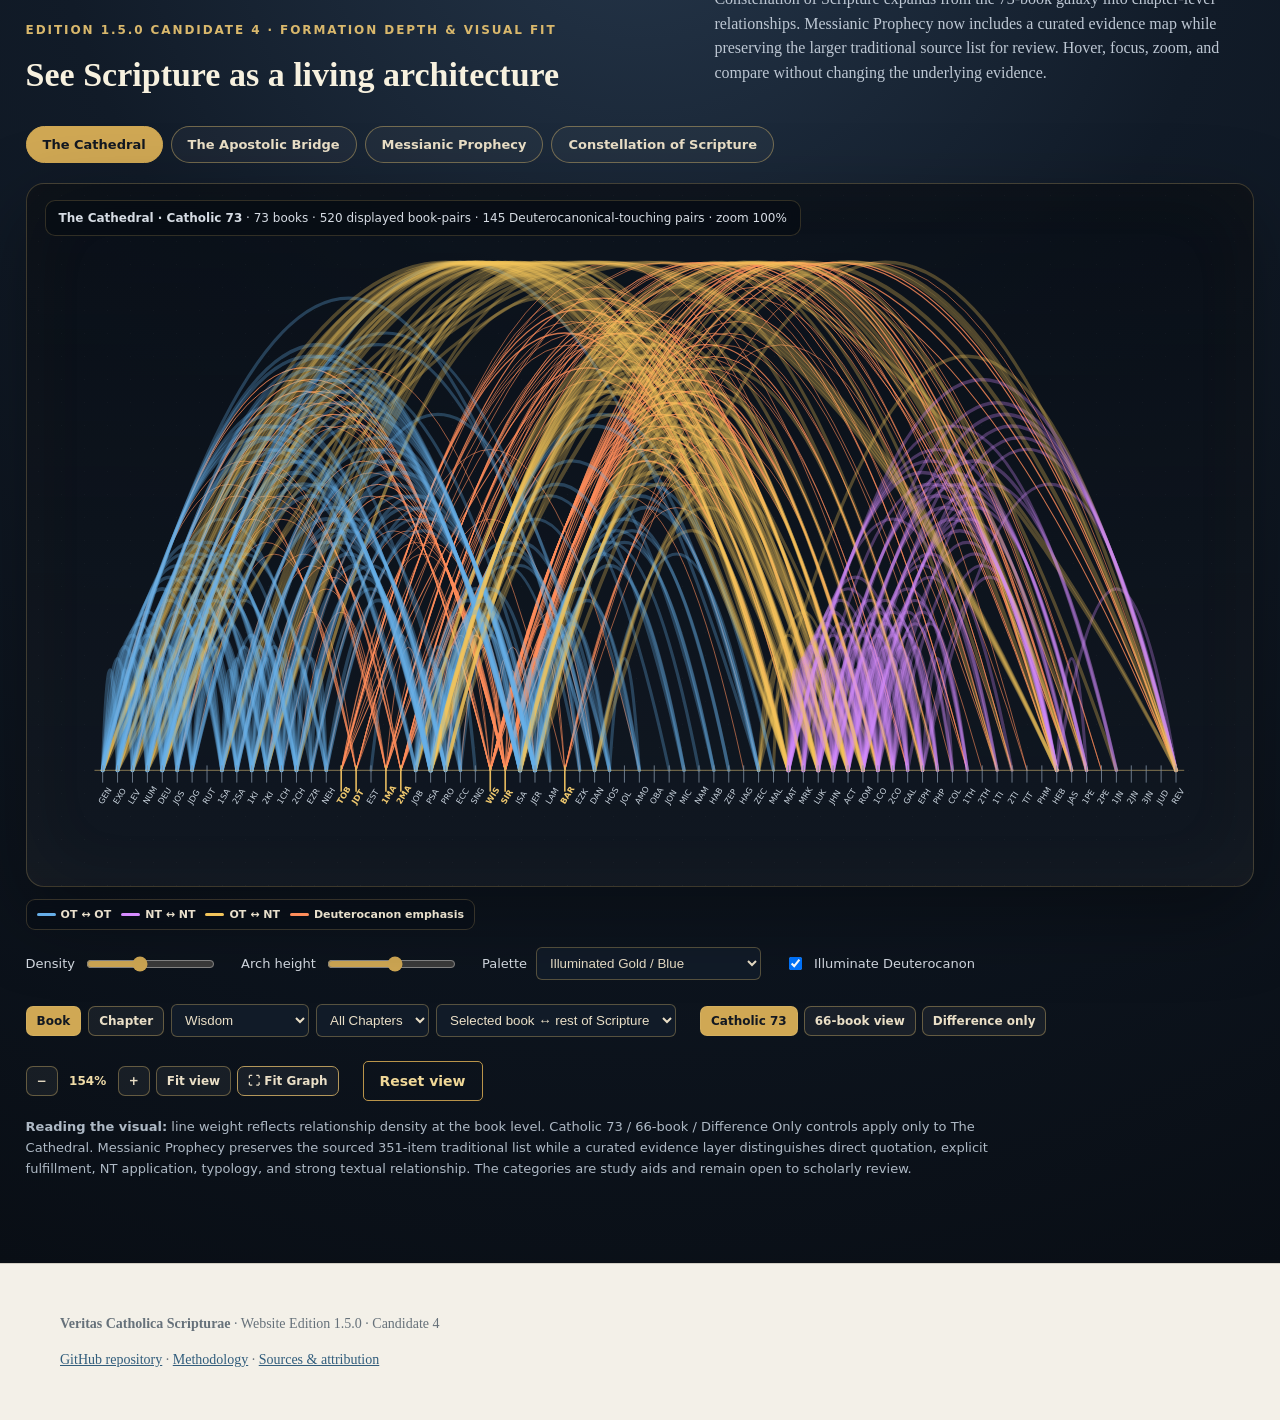
==== commit 6f6d5302: "Prepare VCS Website Edition 1.5.0 Part 1" ====
--- a/docs/index.html
+++ b/docs/index.html
@@ -1,13 +1,13 @@
-<!doctype html><html lang="en"><head><meta charset="utf-8"><meta name="viewport" content="width=device-width,initial-scale=1"><meta name="description" content="A provenance-preserving Catholic 73-book Scripture cross-reference concordance."><title>Veritas Catholica Scripturae</title><link rel="stylesheet" href="assets/style.css?v=1.4.0rc1"></head><body>
+<!doctype html><html lang="en"><head><meta charset="utf-8"><meta name="viewport" content="width=device-width,initial-scale=1"><meta name="description" content="A provenance-preserving Catholic 73-book Scripture cross-reference concordance."><title>Veritas Catholica Scripturae</title><link rel="stylesheet" href="assets/style.css?v=1.5.0c4"></head><body>
 <header><div class="wrap nav"><a class="brand" href="./">VCS</a><nav><a href="#explore">73-Book Explorer</a><a href="#deutero">Deuterocanon ↔ NT</a><a href="#search">Verse Search</a><a href="topics.html">Study Topics</a><a href="sources.html">Sources & Methodology</a><a href="#visuals">Visual Maps</a><a href="#visual-experience">Visual Experience</a></nav></div></header>
 <main>
-<section class="hero"><div class="wrap"><p class="eyebrow">Edition 1.4.0 · Release Candidate</p><h1>Veritas Catholica Scripturae</h1><p class="lead">The Catholic 73-Book Scripture Cross-Reference Concordance</p><p class="sub">A source-reconciled research interface built from established cross-reference projects, with provenance and scholar-review boundaries kept visible.</p><div class="actions"><a class="button" href="#explore">Explore the 73 books</a><a class="button secondary" href="https://github.com/cftrevizo/Veritas-Catholica-Scripturae/releases">GitHub Releases</a></div></div></section>
+<section class="hero"><div class="wrap"><p class="eyebrow">Website 1.5.0 · Candidate 4</p><h1>Veritas Catholica Scripturae</h1><p class="lead">The Catholic 73-Book Scripture Cross-Reference Concordance</p><p class="sub">A source-reconciled research interface built from established cross-reference projects, with provenance and scholar-review boundaries kept visible.</p><div class="actions"><a class="button" href="#explore">Explore the 73 books</a><a class="button secondary" href="https://github.com/cftrevizo/Veritas-Catholica-Scripturae/releases">GitHub Releases</a></div></div></section>
 <section class="stats wrap"><div><strong>1,171,415</strong><span>directed relationships</span></div><div><strong>580,351</strong><span>Level A multi-source</span></div><div><strong>590,391</strong><span>Level B sourced</span></div><div><strong>701</strong><span>Deuterocanon ↔ NT</span></div><div><strong>673</strong><span>held for scholar review</span></div></section>
 <section id="explore" class="wrap section book-explorer"><div class="sectionhead"><div><p class="eyebrow">Explore the complete Catholic canon</p><h2>73-Book Explorer</h2></div><p>All 46 Old Testament and 27 New Testament books, organized by Catholic biblical grouping. Select a tile to inspect its verified outgoing relationships.</p></div><div class="controls explorer-controls"><input id="bookFilter" placeholder="Search books…"><select id="canonFilter"><option value="all">All Books (73)</option><option value="ot">Old Testament (46)</option><option value="nt">New Testament (27)</option><option value="deutero">Highlight / Show Deuterocanonical</option></select></div><div id="bookGrid" class="bookgrid grouped-bookgrid"></div><aside class="book-info-note"><b>About dates & authorship:</b> Dates are approximate scholarly ranges. Authorship labels distinguish traditional attribution from cases where the human author or final compiler is uncertain. These are study aids, not definitions of Catholic dogma.</aside><div id="bookPanel" class="panel hidden"></div></section><section id="deutero" class="section alt"><div class="wrap"><div class="sectionhead"><div><p class="eyebrow">Catholic-specific</p><h2>Deuterocanon ↔ New Testament</h2></div><p>Explore 701 mapped relationships. These are displayed with their Edition 1 source and verification status; Level R items remain explicitly marked for scholar review.</p></div><div class="controls"><select id="deuteroBook"><option value="">Select Book</option><option value="all">All Deuterocanonical books</option></select><select id="ntBook"><option value="">Select Book</option><option value="all">All New Testament books</option></select><select id="levelFilter"><option value="all">All levels</option><option value="A">Level A</option><option value="B">Level B</option><option value="R">Scholar review</option></select></div><div id="deuteroResults" class="results"></div></div></section>
 <section id="search" class="wrap section"><div class="sectionhead"><div><p class="eyebrow">Lookup</p><h2>Verse relationship search</h2></div><p>Enter a canonical reference such as <b>MAT.5.3</b>, <b>WIS.2.18</b>, or <b>SIR.3.18</b>. The site loads only the relevant book data.</p></div><form id="verseForm" class="searchbox"><input id="verseInput" autocomplete="off" placeholder="e.g. MAT.5.3"><button class="button" type="submit">Search</button></form><div id="verseResults" class="results"></div></section>
 <section id="topics-callout" class="section alt"><div class="wrap"><div class="sectionhead"><div><p class="eyebrow">New in 1.4.0</p><h2>Study Topics + Catechism</h2></div><p>Connect the Faith Notebook’s Scripture cheat sheet to official Catechism paragraph references and then open those verses inside the VCS relationship explorer.</p></div><div class="actions"><a class="button" href="topics.html">Open Catholic Study Topics</a><a class="button secondary" href="https://www.vatican.va/archive/ENG0015/_INDEX.HTM" target="_blank" rel="noopener">Official Catechism ↗</a></div><div class="notice"><b>Three-source discipline:</b> Faith Notebook citations, Catechism paragraphs, and VCS cross-reference data remain visibly distinct so users can tell what each source actually supports.</div></div></section><section id="method-summary" class="wrap section method-summary"><div class="method-card"><div><p class="eyebrow">Transparent by design</p><h2>Research you can audit</h2><p>VCS reconciles established cross-reference datasets while preserving provenance and separating source-supported relationships from items held for scholarly review. A cross-reference identifies a relationship worth studying; it does not by itself prove quotation, dependence, inspiration, typology, or doctrine.</p></div><div class="actions"><a class="button" href="sources.html">Sources & Methodology</a><a class="button secondary" href="https://github.com/cftrevizo/Veritas-Catholica-Scripturae" target="_blank" rel="noopener">VCS on GitHub ↗</a></div></div></section>
 <section id="visuals" class="section alt secondary-maps"><div class="wrap"><div class="sectionhead"><div><p class="eyebrow">Visual maps</p><h2>See the network</h2></div><p>Static Edition 1 visualizations complement the interactive explorer.</p></div><div class="visualgrid"><figure class="zoomable-map" tabindex="0" data-map-src="assets/73-book-matrix.png" data-map-title="73-book book-to-book matrix"><img src="assets/73-book-matrix.png" alt="73-book cross-reference matrix"><figcaption>73-book book-to-book matrix · click to enlarge</figcaption></figure><figure class="zoomable-map" tabindex="0" data-map-src="assets/deutero-nt-map.png" data-map-title="Deuterocanon ↔ New Testament map"><img src="assets/deutero-nt-map.png" alt="Deuterocanon to New Testament map"><figcaption>Deuterocanon ↔ New Testament map · click to enlarge</figcaption></figure></div></div></section>
-<section id="visual-experience" class="visual-experience"><div class="wrap wide"><div class="sectionhead visualhead"><div><p class="eyebrow">Edition 1.4.0 · Focus Interaction & Book/Chapter Explorer</p><h2>See Scripture as a living architecture</h2></div><p>Four complementary views reveal the scale and continuity of Scripture. Constellation of Scripture expands from the 73-book galaxy into chapter-level relationships. Messianic Prophecy remains a work in progress. Hover, focus, zoom, and compare without changing the underlying evidence.</p></div><div class="visual-tabs"><button class="vtab active" data-v="cathedral">The Cathedral</button><button class="vtab" data-v="bridge">The Apostolic Bridge</button><button class="vtab" data-v="prophecy">Messianic Prophecy (WIP)</button><button class="vtab" data-v="constellation">Constellation of Scripture</button></div><div class="visual-stage"><div id="visualMeta" class="visual-meta"></div><svg id="visualSvg" viewBox="0 -600 1400 1320" role="img" aria-label="Interactive Catholic Scripture network visualization"></svg><div id="visualTip" class="visual-tip hidden"></div></div><div id="visualLegendHost" class="visual-legend-host"></div><div class="visual-controls">
+<section id="visual-experience" class="visual-experience"><div class="wrap wide"><div class="sectionhead visualhead"><div><p class="eyebrow">Edition 1.5.0 Candidate 4 · Formation Depth & Visual Fit</p><h2>See Scripture as a living architecture</h2></div><p>Four complementary views reveal the scale and continuity of Scripture. Constellation of Scripture expands from the 73-book galaxy into chapter-level relationships. Messianic Prophecy now includes a curated evidence map while preserving the larger traditional source list for review. Hover, focus, zoom, and compare without changing the underlying evidence.</p></div><div class="visual-tabs"><button class="vtab active" data-v="cathedral">The Cathedral</button><button class="vtab" data-v="bridge">The Apostolic Bridge</button><button class="vtab" data-v="prophecy">Messianic Prophecy</button><button class="vtab" data-v="constellation">Constellation of Scripture</button></div><div class="visual-stage"><div id="visualMeta" class="visual-meta"></div><svg id="visualSvg" viewBox="0 -600 1400 1320" role="img" aria-label="Interactive Catholic Scripture network visualization"></svg><div id="visualTip" class="visual-tip hidden"></div></div><div id="visualLegendHost" class="visual-legend-host"></div><div class="visual-controls">
 <label>Density <input id="densityRange" type="range" min="120" max="1100" value="520" step="20"></label>
 <label>Arch height <input id="archHeightRange" type="range" min="70" max="220" value="150" step="5"></label>
 <label>Palette <select id="paletteSelect"><option value="illuminated">Illuminated Gold / Blue</option><option value="stained">Stained Glass</option><option value="ember">Ember / Sapphire</option><option value="mono">Ivory Monochrome</option><option value="electric">Electric Cyan / Magenta</option><option value="royal">Royal Blue / Crimson / Gold</option><option value="neon">Neon Emerald / Violet / Orange</option></select></label>
@@ -18,7 +18,7 @@
 <select id="constChapterSelect" aria-label="Select Chapter"><option value="all">All Chapters</option></select>
 <select id="constScopeSelect" aria-label="Choose chapter relationship scope"><option value="external">Selected book ↔ rest of Scripture</option><option value="internal">Within selected book</option><option value="all">Both</option></select>
 </div><div id="canonCompareControls" class="canon-compare-controls"><button class="mini active" data-canon="73">Catholic 73</button><button class="mini" data-canon="66">66-book view</button><button class="mini" data-canon="diff">Difference only</button></div>
-<div class="zoom-controls"><button id="zoomOut" class="mini" title="Zoom out">−</button><span id="zoomLabel">100%</span><button id="zoomIn" class="mini" title="Zoom in">+</button><button id="resetZoom" class="mini">Reset zoom</button></div>
+<div class="zoom-controls"><button id="zoomOut" class="mini" title="Zoom out">−</button><span id="zoomLabel">100%</span><button id="zoomIn" class="mini" title="Zoom in">+</button><button id="resetZoom" class="mini">Fit view</button><button id="fitVisual" class="mini" title="Fit the complete rendered graph to the available viewport">⛶ Fit Graph</button></div>
 <button id="resetVisual" class="button secondary">Reset view</button>
-</div><div class="visual-caption"><b>Reading the visual:</b> line weight reflects relationship density at the book level. Catholic 73 / 66-book / Difference Only controls apply only to The Cathedral. Messianic Prophecy visualizes a sourced traditional list of 351 claimed prophecies, types, and correspondences; the list itself mixes direct prediction, typology, illustration, and broader messianic application, so the visual should not be read as 351 equally direct predictions.</div></div></section>
-</main><div id="mapLightbox" class="map-lightbox hidden" aria-hidden="true"><div class="map-lightbox-bar"><strong id="mapLightboxTitle">Visual map</strong><div><button id="mapZoomOut" class="mini">−</button><span id="mapZoomLabel">100%</span><button id="mapZoomIn" class="mini">+</button><button id="mapZoomReset" class="mini">Reset</button><button id="mapClose" class="mini">Close</button></div></div><div id="mapViewport" class="map-viewport"><img id="mapLightboxImg" alt="Enlarged visual map"></div></div><footer><div class="wrap"><p><b>Veritas Catholica Scripturae</b> · Edition 1.4.0 website</p><p><a href="https://github.com/cftrevizo/Veritas-Catholica-Scripturae">GitHub repository</a> · <a href="https://github.com/cftrevizo/Veritas-Catholica-Scripturae/blob/main/METHODOLOGY.md">Methodology</a> · <a href="https://github.com/cftrevizo/Veritas-Catholica-Scripturae/blob/main/NOTICE.md">Sources & attribution</a></p></div></footer><script src="assets/app.js?v=1.4.0rc1"></script></body></html>
+</div><div class="visual-caption"><b>Reading the visual:</b> line weight reflects relationship density at the book level. Catholic 73 / 66-book / Difference Only controls apply only to The Cathedral. Messianic Prophecy preserves the sourced 351-item traditional list while a curated evidence layer distinguishes direct quotation, explicit fulfillment, NT application, typology, and strong textual relationship. The categories are study aids and remain open to scholarly review.</div></div></section>
+</main><div id="mapLightbox" class="map-lightbox hidden" aria-hidden="true"><div class="map-lightbox-bar"><strong id="mapLightboxTitle">Visual map</strong><div><button id="mapZoomOut" class="mini">−</button><span id="mapZoomLabel">100%</span><button id="mapZoomIn" class="mini">+</button><button id="mapZoomReset" class="mini">Reset</button><button id="mapClose" class="mini">Close</button></div></div><div id="mapViewport" class="map-viewport"><img id="mapLightboxImg" alt="Enlarged visual map"></div></div><footer><div class="wrap"><p><b>Veritas Catholica Scripturae</b> · Website Edition 1.5.0 · Candidate 4</p><p><a href="https://github.com/cftrevizo/Veritas-Catholica-Scripturae">GitHub repository</a> · <a href="https://github.com/cftrevizo/Veritas-Catholica-Scripturae/blob/main/METHODOLOGY.md">Methodology</a> · <a href="https://github.com/cftrevizo/Veritas-Catholica-Scripturae/blob/main/NOTICE.md">Sources & attribution</a></p></div></footer><script src="assets/app.js?v=1.5.0c4"></script></body></html>
--- a/docs/assets/style.css
+++ b/docs/assets/style.css
@@ -65,3 +65,39 @@
 @media(prefers-reduced-motion:reduce){html{scroll-behavior:auto}*,*::before,*::after{scroll-behavior:auto!important;transition:none!important;animation:none!important}.booktile:hover,.studycard:hover{transform:none!important}}
 @media(max-width:850px){.nav{height:auto;min-height:62px;padding:10px 0;align-items:flex-start}.nav nav{gap:10px;flex-wrap:wrap;justify-content:flex-end}.resource-layout{grid-template-columns:1fr}.resource-nav{position:static;display:grid;grid-template-columns:repeat(3,1fr)}.source-cards{grid-template-columns:1fr}.resource-facts{grid-template-columns:1fr 1fr}.method-card{grid-template-columns:1fr}}
 @media(max-width:560px){.resource-nav{grid-template-columns:1fr 1fr}.resource-facts{grid-template-columns:1fr}.hero{padding-top:54px}.section{padding:48px 0}.nav nav a{font-size:12px}}
+
+/* C3 Hotfix - 73-Book Explorer book-detail relationship selectors */
+.book-rel-controls{display:grid;grid-template-columns:repeat(2,minmax(220px,1fr));gap:12px;margin:18px 0 14px;padding:14px;background:#eef2ef;border:1px solid var(--line);border-radius:8px}
+.book-rel-controls label{display:block;font:700 12px/1.2 system-ui,sans-serif;color:#53606a;margin-bottom:5px}
+.book-rel-controls select{width:100%;padding:9px 10px;border:1px solid var(--line);border-radius:5px;background:#fff;font:14px system-ui,sans-serif;color:var(--ink)}
+.book-rel-count{margin:8px 0 12px;color:var(--muted);font:13px system-ui,sans-serif}
+.bookrel-section{margin:14px 0 20px}
+.bookrel-section h4{margin:0 0 4px;padding:8px 10px;border-radius:6px;background:#e9eef1;color:#23445d;font:800 15px system-ui,sans-serif}
+.bookrel-section h4 span{font-weight:500;color:var(--muted);font-size:12px}
+.bookrel-section .result{border-bottom:1px solid #e1ddd4}
+@media(max-width:650px){.book-rel-controls{grid-template-columns:1fr}.bookrel-section .result{grid-template-columns:1fr 1fr}.bookrel-section .result .src{grid-column:1/-1}}
+/* 73-Book relationship accordion hotfix */
+.bookrel-toolbar{display:flex;justify-content:space-between;align-items:center;gap:12px;margin:14px 0 8px}.bookrel-toolbar p{margin:0}.bookrel-toolbar button,.bookrel-showmore{border:1px solid #b9c6cc;background:#f7f5ef;color:#24445c;border-radius:7px;padding:6px 9px;font-weight:700;cursor:pointer;margin-left:6px}.bookrel-testament,.bookrel-book,.bookrel-chapter{border:1px solid #d7d6cf;border-radius:9px;background:#fbfaf6;margin:8px 0;overflow:hidden}.bookrel-testament>summary,.bookrel-book>summary,.bookrel-chapter>summary{list-style:none;cursor:pointer;display:flex;justify-content:space-between;align-items:center;gap:12px;padding:10px 12px;font-weight:800;color:#24445c}.bookrel-testament>summary::-webkit-details-marker,.bookrel-book>summary::-webkit-details-marker,.bookrel-chapter>summary::-webkit-details-marker{display:none}.bookrel-testament>summary:before,.bookrel-book>summary:before,.bookrel-chapter>summary:before{content:'▸';margin-right:7px}.bookrel-testament[open]>summary:before,.bookrel-book[open]>summary:before,.bookrel-chapter[open]>summary:before{content:'▾'}.bookrel-testament>summary span,.bookrel-book>summary span,.bookrel-chapter>summary span{margin-left:auto;font-size:12px;font-weight:600;color:var(--muted)}.bookrel-testament.ot>summary{background:#e7edf0}.bookrel-testament.nt>summary{background:#ece8ef}.bookrel-books,.bookrel-chapters,.bookrel-leaves{padding:5px 10px 10px}.bookrel-book>summary{background:#f2f0e9}.bookrel-chapter>summary{background:#f8f7f2;font-weight:700}.bookrel-leaf{display:grid;grid-template-columns:minmax(150px,1fr) auto minmax(170px,1.4fr);gap:10px;align-items:center;padding:7px 8px;border-bottom:1px solid #e5e1d8}.bookrel-leaf:last-child{border-bottom:0}.deutero-inline{color:#9b623e!important;margin:0!important}.bookrel-more.hidden{display:none}.bookrel-showmore{margin:9px 0 3px}.bookrel-testament summary:focus-visible,.bookrel-book summary:focus-visible,.bookrel-chapter summary:focus-visible{outline:3px solid #b4975a;outline-offset:-3px}@media(max-width:650px){.bookrel-toolbar{align-items:flex-start;flex-direction:column}.bookrel-toolbar button{margin:0 6px 0 0}.bookrel-leaf{grid-template-columns:1fr auto}.bookrel-leaf .src{grid-column:1/-1}}
+
+/* 1.4.0 staging hotfix: GPU-safe edge hover + Messianic source-book WIP */
+.v-arc,.bridge-arc,.const-line{filter:none!important;will-change:auto}
+.v-arc.edge-hover{stroke-opacity:1!important;stroke-width:3!important}
+.visual-stage,.visual-stage svg{backface-visibility:hidden;transform:translateZ(0)}
+.prophecy-ray{pointer-events:none;transition:stroke-opacity .14s ease,stroke-width .14s ease}
+.prophecy-book{transition:opacity .14s ease;cursor:pointer}
+.prophecy-book circle{transition:r .14s ease,fill-opacity .14s ease}
+.prophecy-book:hover circle,.prophecy-book.active circle{fill-opacity:1;stroke-opacity:.9}
+.prophecy-center{pointer-events:none}
+.tip-note{opacity:.78}
+@media (prefers-reduced-motion:reduce){.prophecy-ray,.prophecy-book,.prophecy-book circle,.v-arc{transition:none!important}}
+
+/* 1.5.0 Catholic Formation */
+.formation-pathways{display:grid;grid-template-columns:repeat(3,1fr);gap:12px;margin:0 0 18px}.formation-pathways article{background:var(--card,#fff);border:1px solid var(--line,#d8dee6);border-radius:12px;padding:14px 16px}.formation-pathways b,.formation-pathways span{display:block}.formation-pathways span{font-size:.86rem;color:var(--muted,#5e6875);margin-top:4px}.topic-related{margin-top:12px;padding:9px 11px;border-left:3px solid var(--gold,#b4975a);background:rgba(180,151,90,.08);border-radius:6px}.topicrow-body .button{display:inline-block;text-decoration:none;margin-top:10px}@media(max-width:760px){.formation-pathways{grid-template-columns:1fr}}
+
+/* 1.5 C3 depth/defense + viewport-fit controls */
+.topic-jump{border:0;background:transparent;color:#315c82;text-decoration:underline;font:inherit;font-weight:700;cursor:pointer;padding:0}.defend-link{border-left:3px solid #8b5a5a;padding-left:10px}.zoom-controls #fitVisual{border-color:#b4975a}
+
+/* C4 messianic evidence map + accessibility */
+.prophecy-evidence-edge{transition:stroke-opacity .12s ease,stroke-width .12s ease;vector-effect:non-scaling-stroke}
+@media (prefers-reduced-motion:reduce){*,*::before,*::after{scroll-behavior:auto!important;transition:none!important;animation:none!important}}
+:focus-visible{outline:3px solid #d0a854;outline-offset:3px}
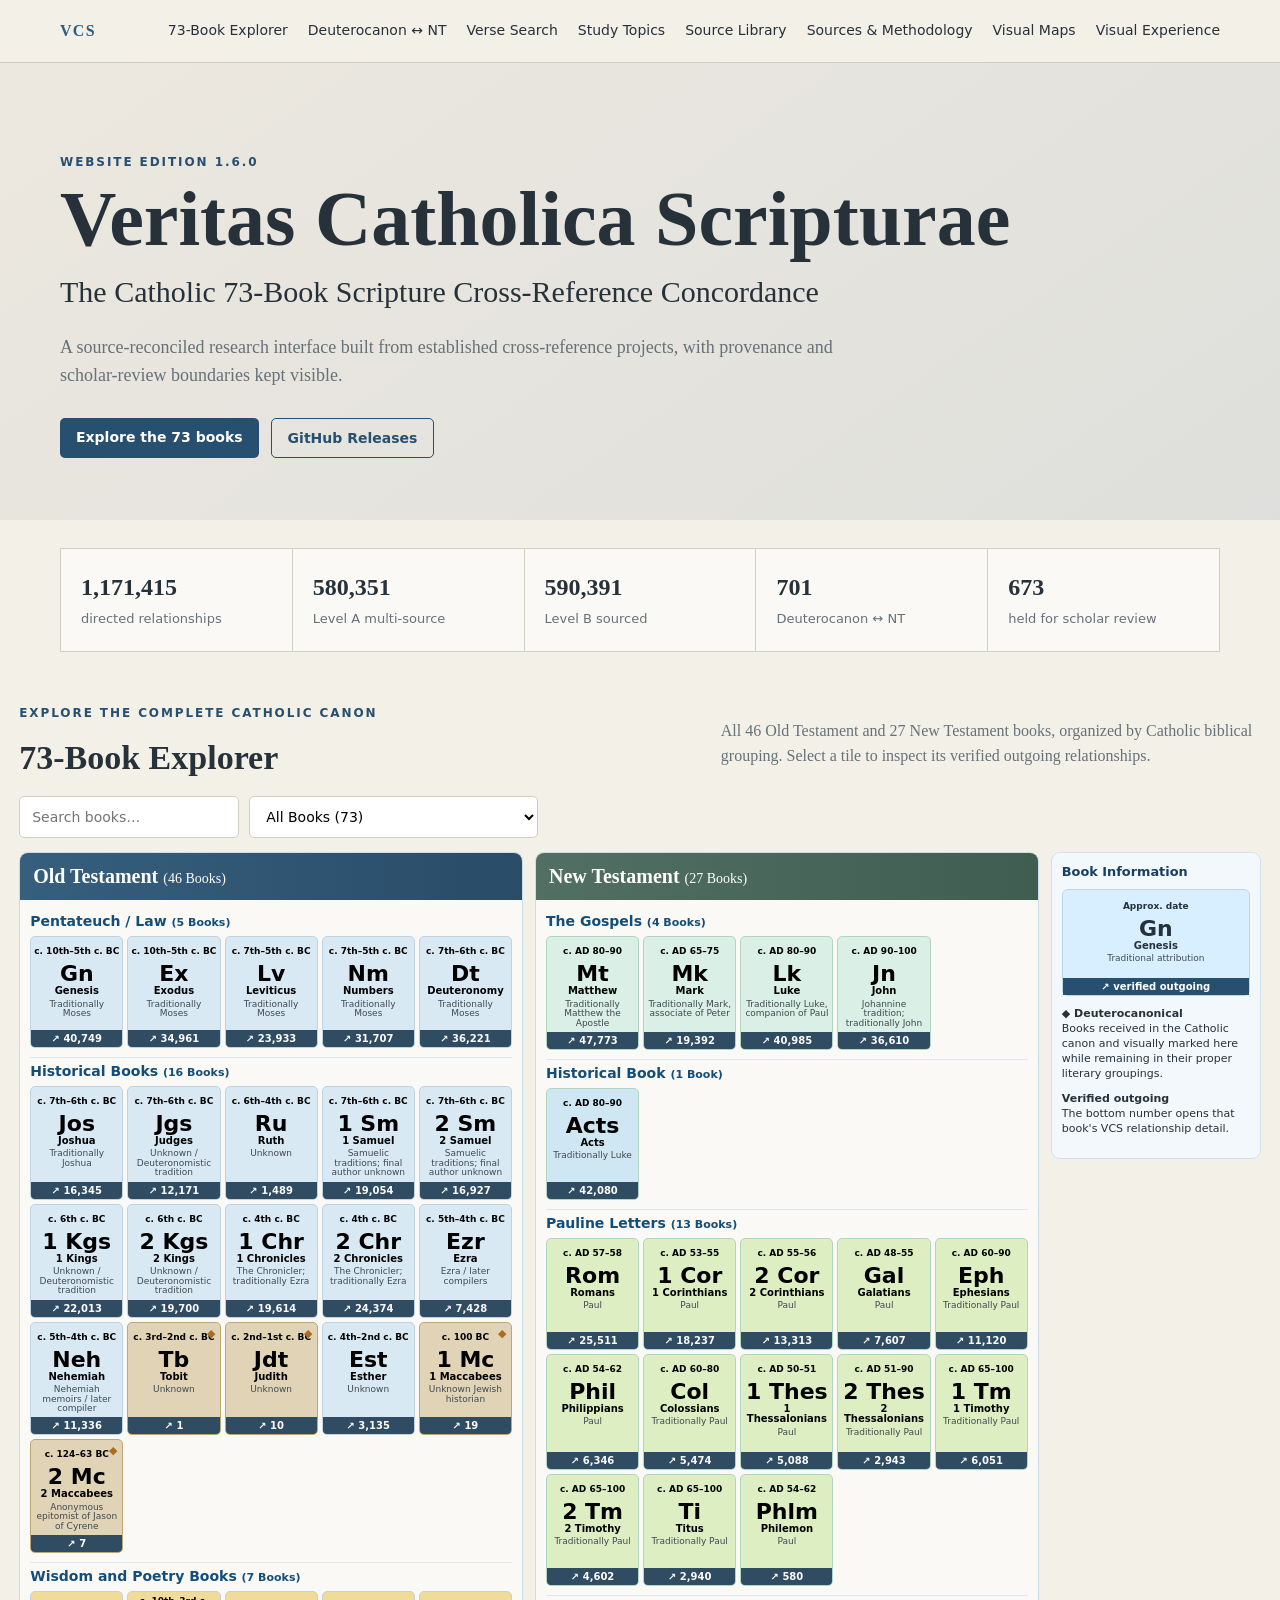
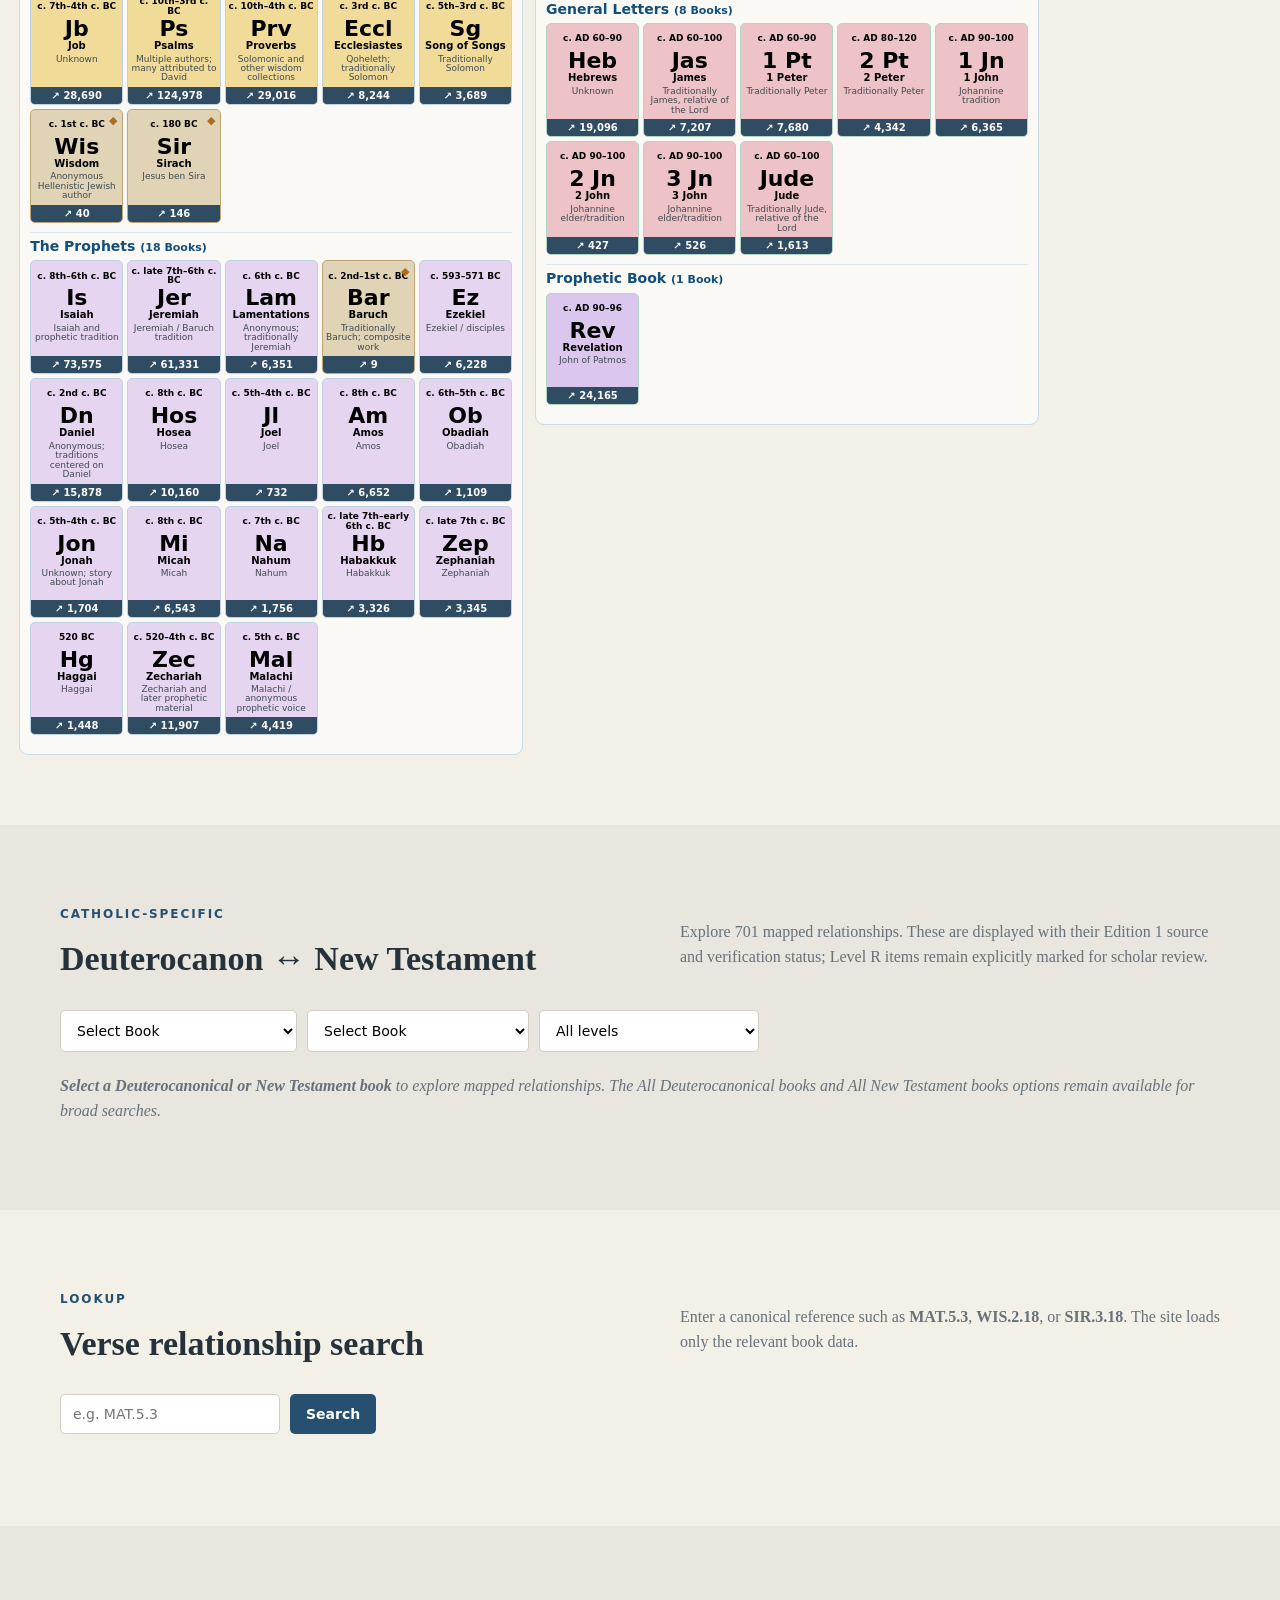
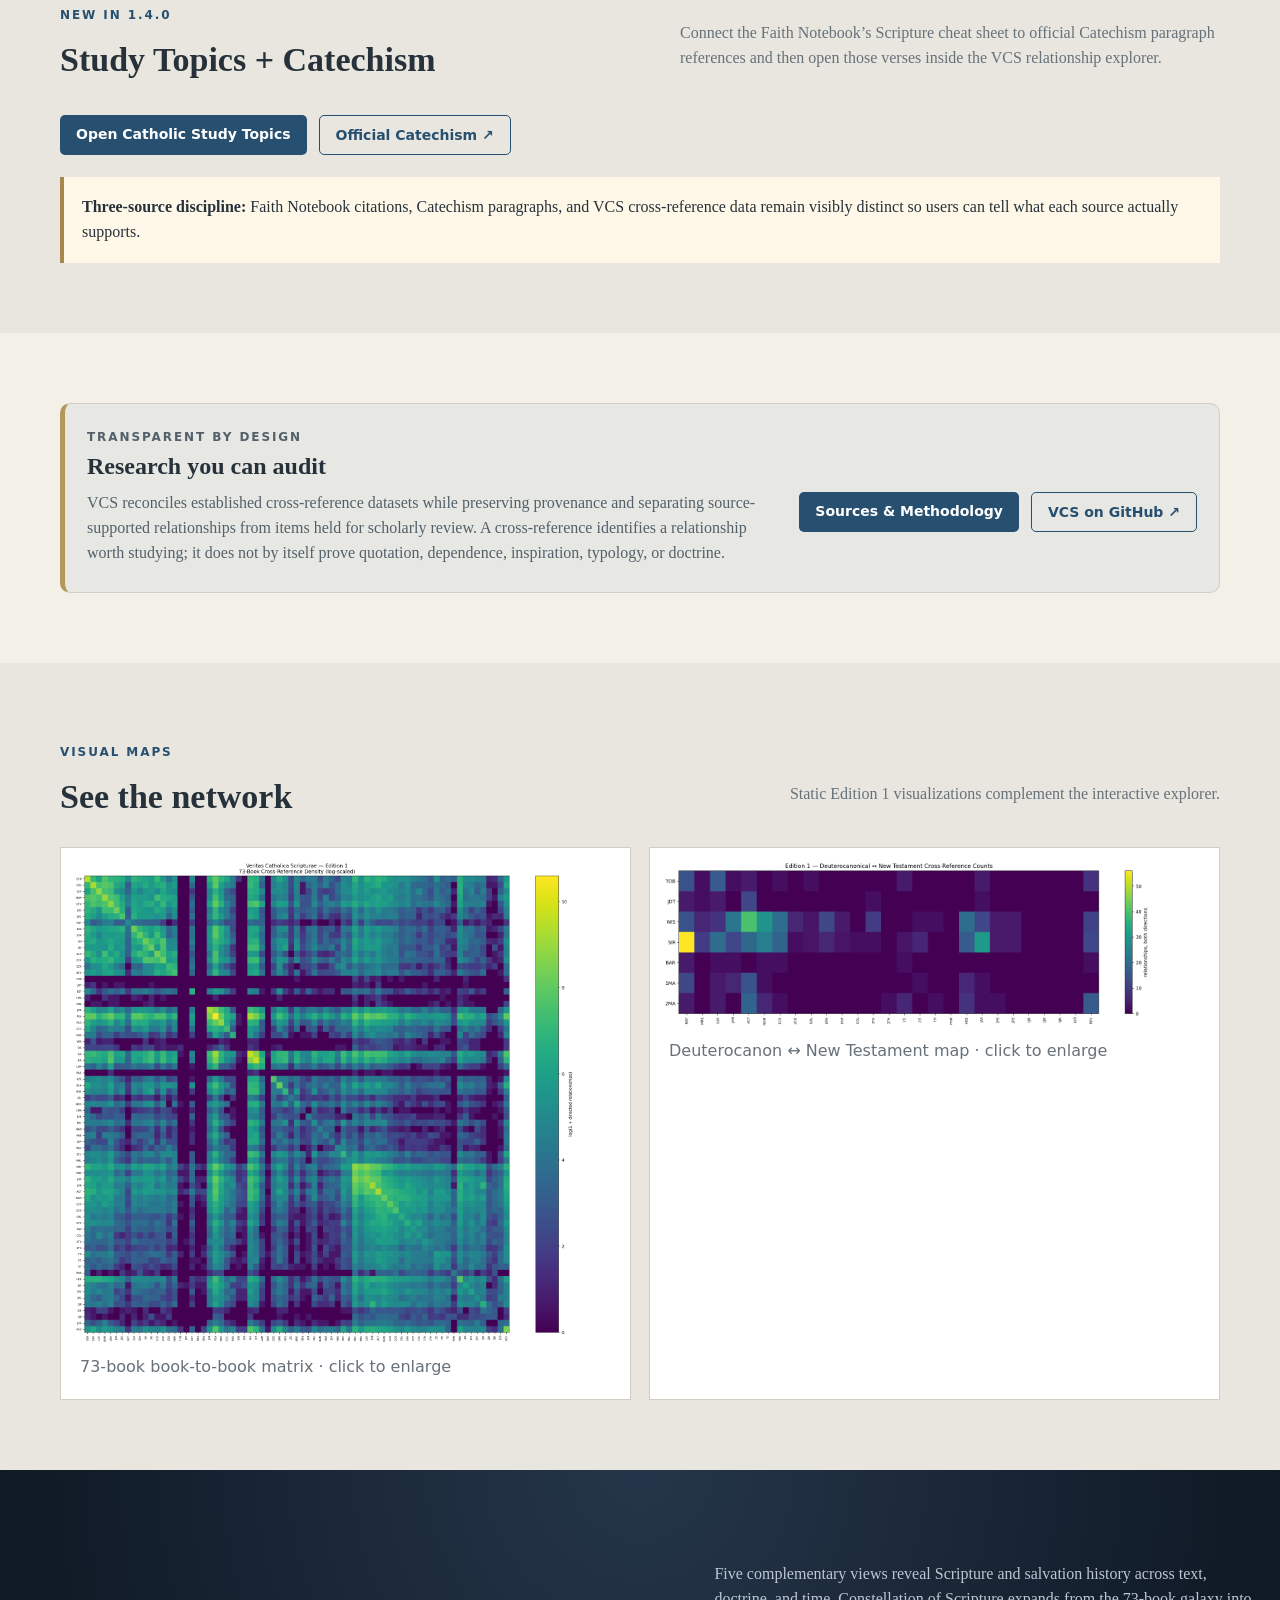
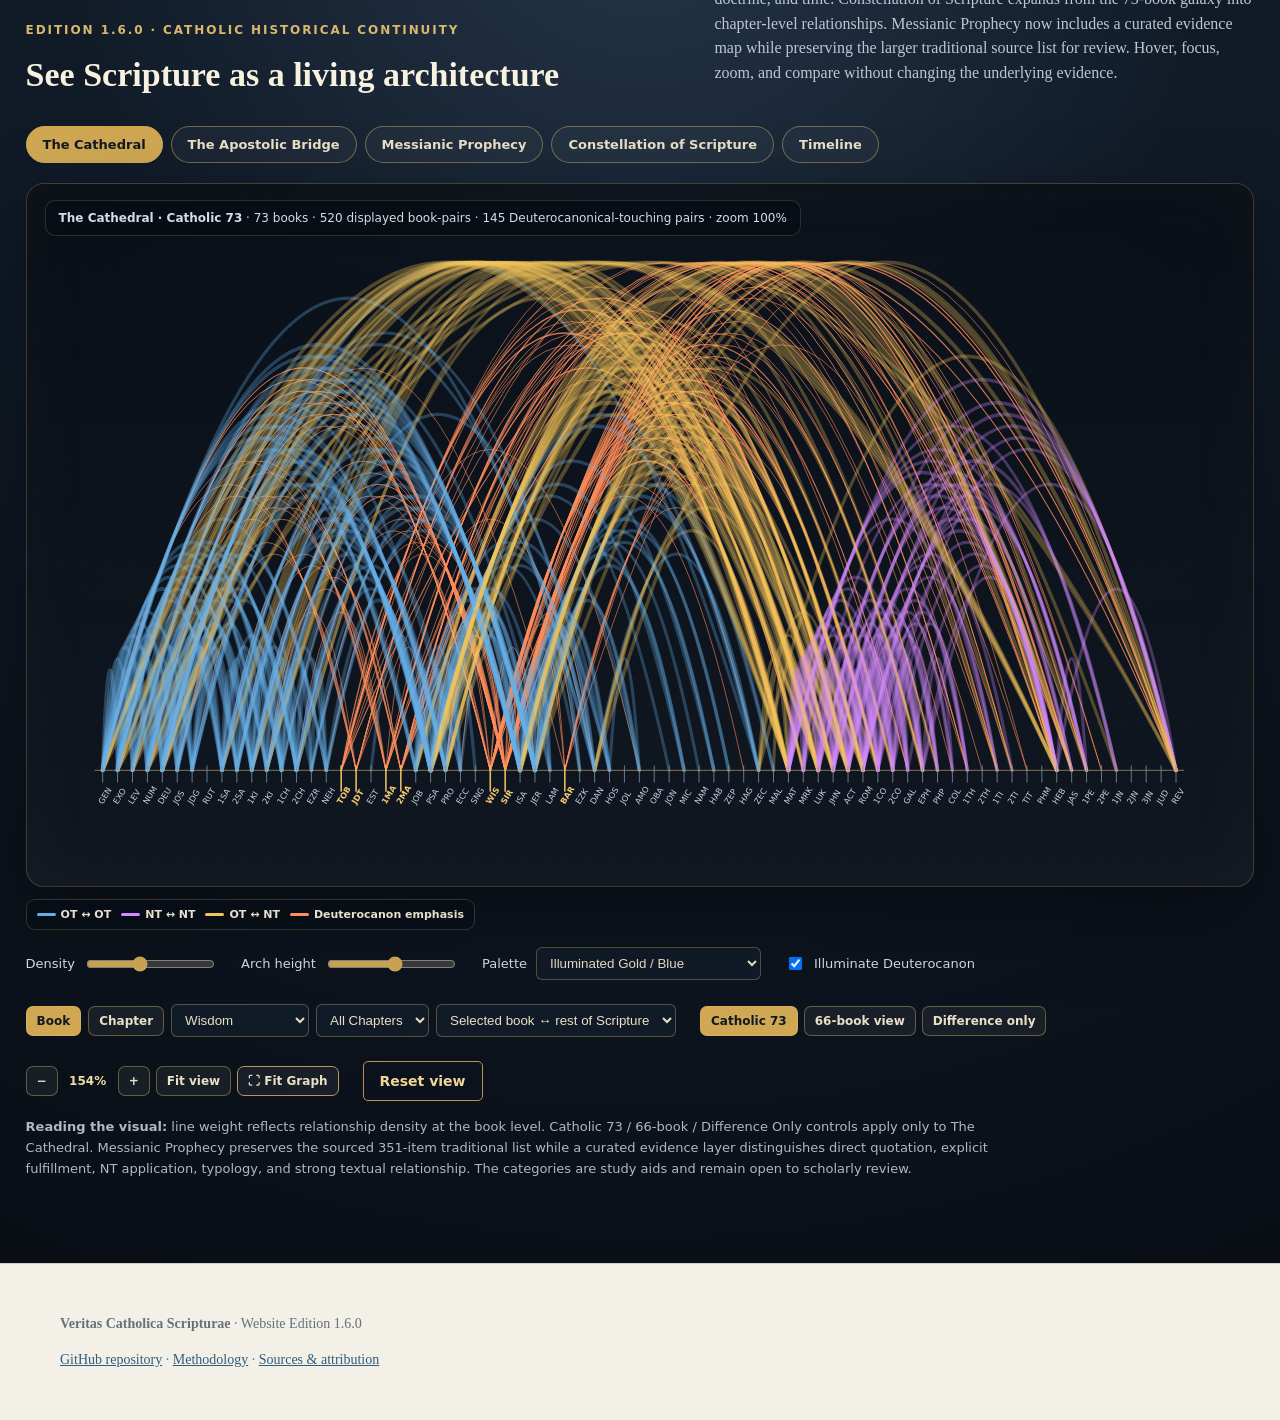
==== commit 2e99d454: "1.6.0 Production" ====
--- a/docs/index.html
+++ b/docs/index.html
@@ -1,24 +1,25 @@
-<!doctype html><html lang="en"><head><meta charset="utf-8"><meta name="viewport" content="width=device-width,initial-scale=1"><meta name="description" content="A provenance-preserving Catholic 73-book Scripture cross-reference concordance."><title>Veritas Catholica Scripturae</title><link rel="stylesheet" href="assets/style.css?v=1.5.0c4"></head><body>
-<header><div class="wrap nav"><a class="brand" href="./">VCS</a><nav><a href="#explore">73-Book Explorer</a><a href="#deutero">Deuterocanon ↔ NT</a><a href="#search">Verse Search</a><a href="topics.html">Study Topics</a><a href="sources.html">Sources & Methodology</a><a href="#visuals">Visual Maps</a><a href="#visual-experience">Visual Experience</a></nav></div></header>
+<!doctype html><html lang="en"><head><meta charset="utf-8"><meta name="viewport" content="width=device-width,initial-scale=1"><meta name="description" content="A provenance-preserving Catholic 73-book Scripture cross-reference concordance."><title>Veritas Catholica Scripturae</title><link rel="stylesheet" href="assets/style.css?v=1.6.0"></head><body>
+<header><div class="wrap nav"><a class="brand" href="./">VCS</a><nav><a href="#explore">73-Book Explorer</a><a href="#deutero">Deuterocanon ↔ NT</a><a href="#search">Verse Search</a><a href="topics.html">Study Topics</a><a href="source-library.html">Source Library</a><a href="sources.html">Sources & Methodology</a><a href="#visuals">Visual Maps</a><a href="#visual-experience">Visual Experience</a></nav></div></header>
 <main>
-<section class="hero"><div class="wrap"><p class="eyebrow">Website 1.5.0 · Candidate 4</p><h1>Veritas Catholica Scripturae</h1><p class="lead">The Catholic 73-Book Scripture Cross-Reference Concordance</p><p class="sub">A source-reconciled research interface built from established cross-reference projects, with provenance and scholar-review boundaries kept visible.</p><div class="actions"><a class="button" href="#explore">Explore the 73 books</a><a class="button secondary" href="https://github.com/cftrevizo/Veritas-Catholica-Scripturae/releases">GitHub Releases</a></div></div></section>
+<section class="hero"><div class="wrap"><p class="eyebrow">Website Edition 1.6.0</p><h1>Veritas Catholica Scripturae</h1><p class="lead">The Catholic 73-Book Scripture Cross-Reference Concordance</p><p class="sub">A source-reconciled research interface built from established cross-reference projects, with provenance and scholar-review boundaries kept visible.</p><div class="actions"><a class="button" href="#explore">Explore the 73 books</a><a class="button secondary" href="https://github.com/cftrevizo/Veritas-Catholica-Scripturae/releases">GitHub Releases</a></div></div></section>
 <section class="stats wrap"><div><strong>1,171,415</strong><span>directed relationships</span></div><div><strong>580,351</strong><span>Level A multi-source</span></div><div><strong>590,391</strong><span>Level B sourced</span></div><div><strong>701</strong><span>Deuterocanon ↔ NT</span></div><div><strong>673</strong><span>held for scholar review</span></div></section>
 <section id="explore" class="wrap section book-explorer"><div class="sectionhead"><div><p class="eyebrow">Explore the complete Catholic canon</p><h2>73-Book Explorer</h2></div><p>All 46 Old Testament and 27 New Testament books, organized by Catholic biblical grouping. Select a tile to inspect its verified outgoing relationships.</p></div><div class="controls explorer-controls"><input id="bookFilter" placeholder="Search books…"><select id="canonFilter"><option value="all">All Books (73)</option><option value="ot">Old Testament (46)</option><option value="nt">New Testament (27)</option><option value="deutero">Highlight / Show Deuterocanonical</option></select></div><div id="bookGrid" class="bookgrid grouped-bookgrid"></div><aside class="book-info-note"><b>About dates & authorship:</b> Dates are approximate scholarly ranges. Authorship labels distinguish traditional attribution from cases where the human author or final compiler is uncertain. These are study aids, not definitions of Catholic dogma.</aside><div id="bookPanel" class="panel hidden"></div></section><section id="deutero" class="section alt"><div class="wrap"><div class="sectionhead"><div><p class="eyebrow">Catholic-specific</p><h2>Deuterocanon ↔ New Testament</h2></div><p>Explore 701 mapped relationships. These are displayed with their Edition 1 source and verification status; Level R items remain explicitly marked for scholar review.</p></div><div class="controls"><select id="deuteroBook"><option value="">Select Book</option><option value="all">All Deuterocanonical books</option></select><select id="ntBook"><option value="">Select Book</option><option value="all">All New Testament books</option></select><select id="levelFilter"><option value="all">All levels</option><option value="A">Level A</option><option value="B">Level B</option><option value="R">Scholar review</option></select></div><div id="deuteroResults" class="results"></div></div></section>
 <section id="search" class="wrap section"><div class="sectionhead"><div><p class="eyebrow">Lookup</p><h2>Verse relationship search</h2></div><p>Enter a canonical reference such as <b>MAT.5.3</b>, <b>WIS.2.18</b>, or <b>SIR.3.18</b>. The site loads only the relevant book data.</p></div><form id="verseForm" class="searchbox"><input id="verseInput" autocomplete="off" placeholder="e.g. MAT.5.3"><button class="button" type="submit">Search</button></form><div id="verseResults" class="results"></div></section>
 <section id="topics-callout" class="section alt"><div class="wrap"><div class="sectionhead"><div><p class="eyebrow">New in 1.4.0</p><h2>Study Topics + Catechism</h2></div><p>Connect the Faith Notebook’s Scripture cheat sheet to official Catechism paragraph references and then open those verses inside the VCS relationship explorer.</p></div><div class="actions"><a class="button" href="topics.html">Open Catholic Study Topics</a><a class="button secondary" href="https://www.vatican.va/archive/ENG0015/_INDEX.HTM" target="_blank" rel="noopener">Official Catechism ↗</a></div><div class="notice"><b>Three-source discipline:</b> Faith Notebook citations, Catechism paragraphs, and VCS cross-reference data remain visibly distinct so users can tell what each source actually supports.</div></div></section><section id="method-summary" class="wrap section method-summary"><div class="method-card"><div><p class="eyebrow">Transparent by design</p><h2>Research you can audit</h2><p>VCS reconciles established cross-reference datasets while preserving provenance and separating source-supported relationships from items held for scholarly review. A cross-reference identifies a relationship worth studying; it does not by itself prove quotation, dependence, inspiration, typology, or doctrine.</p></div><div class="actions"><a class="button" href="sources.html">Sources & Methodology</a><a class="button secondary" href="https://github.com/cftrevizo/Veritas-Catholica-Scripturae" target="_blank" rel="noopener">VCS on GitHub ↗</a></div></div></section>
 <section id="visuals" class="section alt secondary-maps"><div class="wrap"><div class="sectionhead"><div><p class="eyebrow">Visual maps</p><h2>See the network</h2></div><p>Static Edition 1 visualizations complement the interactive explorer.</p></div><div class="visualgrid"><figure class="zoomable-map" tabindex="0" data-map-src="assets/73-book-matrix.png" data-map-title="73-book book-to-book matrix"><img src="assets/73-book-matrix.png" alt="73-book cross-reference matrix"><figcaption>73-book book-to-book matrix · click to enlarge</figcaption></figure><figure class="zoomable-map" tabindex="0" data-map-src="assets/deutero-nt-map.png" data-map-title="Deuterocanon ↔ New Testament map"><img src="assets/deutero-nt-map.png" alt="Deuterocanon to New Testament map"><figcaption>Deuterocanon ↔ New Testament map · click to enlarge</figcaption></figure></div></div></section>
-<section id="visual-experience" class="visual-experience"><div class="wrap wide"><div class="sectionhead visualhead"><div><p class="eyebrow">Edition 1.5.0 Candidate 4 · Formation Depth & Visual Fit</p><h2>See Scripture as a living architecture</h2></div><p>Four complementary views reveal the scale and continuity of Scripture. Constellation of Scripture expands from the 73-book galaxy into chapter-level relationships. Messianic Prophecy now includes a curated evidence map while preserving the larger traditional source list for review. Hover, focus, zoom, and compare without changing the underlying evidence.</p></div><div class="visual-tabs"><button class="vtab active" data-v="cathedral">The Cathedral</button><button class="vtab" data-v="bridge">The Apostolic Bridge</button><button class="vtab" data-v="prophecy">Messianic Prophecy</button><button class="vtab" data-v="constellation">Constellation of Scripture</button></div><div class="visual-stage"><div id="visualMeta" class="visual-meta"></div><svg id="visualSvg" viewBox="0 -600 1400 1320" role="img" aria-label="Interactive Catholic Scripture network visualization"></svg><div id="visualTip" class="visual-tip hidden"></div></div><div id="visualLegendHost" class="visual-legend-host"></div><div class="visual-controls">
+<section id="visual-experience" class="visual-experience"><div class="wrap wide"><div class="sectionhead visualhead"><div><p class="eyebrow">Edition 1.6.0 · Catholic Historical Continuity</p><h2>See Scripture as a living architecture</h2></div><p>Five complementary views reveal Scripture and salvation history across text, doctrine, and time. Constellation of Scripture expands from the 73-book galaxy into chapter-level relationships. Messianic Prophecy now includes a curated evidence map while preserving the larger traditional source list for review. Hover, focus, zoom, and compare without changing the underlying evidence.</p></div><div class="visual-tabs"><button class="vtab active" data-v="cathedral">The Cathedral</button><button class="vtab" data-v="bridge">The Apostolic Bridge</button><button class="vtab" data-v="prophecy">Messianic Prophecy</button><button class="vtab" data-v="constellation">Constellation of Scripture</button><button class="vtab" data-v="timeline">Timeline</button></div><div class="visual-stage"><div id="visualMeta" class="visual-meta"></div><svg id="visualSvg" viewBox="0 -600 1400 1320" role="img" aria-label="Interactive Catholic Scripture network visualization"></svg><div id="visualTip" class="visual-tip hidden"></div></div><div id="visualLegendHost" class="visual-legend-host"></div><div class="visual-controls">
+<div id="sharedGraphControls" class="context-controls">
 <label>Density <input id="densityRange" type="range" min="120" max="1100" value="520" step="20"></label>
 <label>Arch height <input id="archHeightRange" type="range" min="70" max="220" value="150" step="5"></label>
 <label>Palette <select id="paletteSelect"><option value="illuminated">Illuminated Gold / Blue</option><option value="stained">Stained Glass</option><option value="ember">Ember / Sapphire</option><option value="mono">Ivory Monochrome</option><option value="electric">Electric Cyan / Magenta</option><option value="royal">Royal Blue / Crimson / Gold</option><option value="neon">Neon Emerald / Violet / Orange</option></select></label>
-<label><input id="deuteroEmphasis" type="checkbox" checked> Illuminate Deuterocanon</label>
+<label><input id="deuteroEmphasis" type="checkbox" checked> Illuminate Deuterocanon</label></div>
 <div id="constellationControls" class="constellation-controls hidden">
 <button class="mini active" data-const-mode="book">Book</button><button class="mini" data-const-mode="chapter">Chapter</button>
 <select id="constBookSelect" aria-label="Choose a book"></select>
 <select id="constChapterSelect" aria-label="Select Chapter"><option value="all">All Chapters</option></select>
 <select id="constScopeSelect" aria-label="Choose chapter relationship scope"><option value="external">Selected book ↔ rest of Scripture</option><option value="internal">Within selected book</option><option value="all">Both</option></select>
 </div><div id="canonCompareControls" class="canon-compare-controls"><button class="mini active" data-canon="73">Catholic 73</button><button class="mini" data-canon="66">66-book view</button><button class="mini" data-canon="diff">Difference only</button></div>
-<div class="zoom-controls"><button id="zoomOut" class="mini" title="Zoom out">−</button><span id="zoomLabel">100%</span><button id="zoomIn" class="mini" title="Zoom in">+</button><button id="resetZoom" class="mini">Fit view</button><button id="fitVisual" class="mini" title="Fit the complete rendered graph to the available viewport">⛶ Fit Graph</button></div>
+<div id="timelineControls" class="timeline-controls hidden"><div class="timeline-filter-group"><div class="timeline-filter-title">Historical Scope</div><div class="timeline-scope"><button class="mini active" data-timeline-scope="all">All History</button><button class="mini active" data-timeline-scope="ot">Old Testament</button><button class="mini active" data-timeline-scope="apostolic">NT & Apostolic Age</button><button class="mini active" data-timeline-scope="church">Church History</button></div></div><div class="timeline-filter-group"><div class="timeline-filter-title">Detail / Importance</div><div id="timelineImportance" class="timeline-importance"><button class="mini active" data-timeline-importance="foundational">Foundational</button><button class="mini active" data-timeline-importance="major">Major</button><button class="mini" data-timeline-importance="significant">Significant</button><button class="mini" data-timeline-importance="detailed">Detailed</button><button class="mini" data-timeline-importance="source">Source-Level</button></div></div><div class="timeline-filter-group"><div class="timeline-filter-title">Event Categories</div><div id="timelineCategories" class="timeline-categories"></div></div><button id="timelineClearCats" class="mini">Show all event categories</button><div id="timelineDetail" class="timeline-detail"><b>Semantic zoom timeline</b><span>Zoom closer or increase Detail to reveal more events. Select an event for its historical note and source layer.</span></div></div><div class="zoom-controls"><button id="zoomOut" class="mini" title="Zoom out">−</button><span id="zoomLabel">100%</span><button id="zoomIn" class="mini" title="Zoom in">+</button><button id="resetZoom" class="mini">Fit view</button><button id="fitVisual" class="mini" title="Fit the complete rendered graph to the available viewport">⛶ Fit Graph</button></div>
 <button id="resetVisual" class="button secondary">Reset view</button>
 </div><div class="visual-caption"><b>Reading the visual:</b> line weight reflects relationship density at the book level. Catholic 73 / 66-book / Difference Only controls apply only to The Cathedral. Messianic Prophecy preserves the sourced 351-item traditional list while a curated evidence layer distinguishes direct quotation, explicit fulfillment, NT application, typology, and strong textual relationship. The categories are study aids and remain open to scholarly review.</div></div></section>
-</main><div id="mapLightbox" class="map-lightbox hidden" aria-hidden="true"><div class="map-lightbox-bar"><strong id="mapLightboxTitle">Visual map</strong><div><button id="mapZoomOut" class="mini">−</button><span id="mapZoomLabel">100%</span><button id="mapZoomIn" class="mini">+</button><button id="mapZoomReset" class="mini">Reset</button><button id="mapClose" class="mini">Close</button></div></div><div id="mapViewport" class="map-viewport"><img id="mapLightboxImg" alt="Enlarged visual map"></div></div><footer><div class="wrap"><p><b>Veritas Catholica Scripturae</b> · Website Edition 1.5.0 · Candidate 4</p><p><a href="https://github.com/cftrevizo/Veritas-Catholica-Scripturae">GitHub repository</a> · <a href="https://github.com/cftrevizo/Veritas-Catholica-Scripturae/blob/main/METHODOLOGY.md">Methodology</a> · <a href="https://github.com/cftrevizo/Veritas-Catholica-Scripturae/blob/main/NOTICE.md">Sources & attribution</a></p></div></footer><script src="assets/app.js?v=1.5.0c4"></script></body></html>
+</main><div id="mapLightbox" class="map-lightbox hidden" aria-hidden="true"><div class="map-lightbox-bar"><strong id="mapLightboxTitle">Visual map</strong><div><button id="mapZoomOut" class="mini">−</button><span id="mapZoomLabel">100%</span><button id="mapZoomIn" class="mini">+</button><button id="mapZoomReset" class="mini">Reset</button><button id="mapClose" class="mini">Close</button></div></div><div id="mapViewport" class="map-viewport"><img id="mapLightboxImg" alt="Enlarged visual map"></div></div><footer><div class="wrap"><p><b>Veritas Catholica Scripturae</b> · Website Edition 1.6.0</p><p><a href="https://github.com/cftrevizo/Veritas-Catholica-Scripturae">GitHub repository</a> · <a href="https://github.com/cftrevizo/Veritas-Catholica-Scripturae/blob/main/METHODOLOGY.md">Methodology</a> · <a href="https://github.com/cftrevizo/Veritas-Catholica-Scripturae/blob/main/NOTICE.md">Sources & attribution</a></p></div></footer><script src="assets/timeline.js?v=1.6.0"></script><script src="assets/app.js?v=1.6.0"></script></body></html>
--- a/docs/assets/style.css
+++ b/docs/assets/style.css
@@ -2,7 +2,7 @@
 
 .study{background:linear-gradient(180deg,#f7f2e8,#fff)}.studygrid{display:grid;grid-template-columns:repeat(auto-fit,minmax(250px,1fr));gap:16px;margin:24px 0}.studycard{background:#fff;border:1px solid #d9d0bd;border-radius:14px;padding:20px;cursor:pointer;box-shadow:0 4px 16px rgba(0,0,0,.05)}.studycard:hover{transform:translateY(-2px)}.studycard h3{margin:.25rem 0}.studycard .tag{font-size:.78rem;text-transform:uppercase;letter-spacing:.06em;color:#795c24}.pathitem{padding:14px 0;border-bottom:1px solid #e6dfd2}.pathitem:last-child{border-bottom:0}.levelB{display:inline-block;background:#e6f4ea;color:#1e6b39;padding:2px 8px;border-radius:999px;font-size:.75rem;font-weight:700}.levelR{display:inline-block;background:#fff0d6;color:#855600;padding:2px 8px;border-radius:999px;font-size:.75rem;font-weight:700}.pathrefs{font-family:ui-monospace,SFMono-Regular,Menlo,monospace;font-weight:700}.studyintro{max-width:850px}
 /* Edition 1.3 Visual Experience */
-.visual-experience{padding:76px 0 84px;background:radial-gradient(circle at 50% 0,#25364a 0,#111b28 38%,#090e15 100%);color:#f7f1df;overflow:hidden}.wide{width:min(1380px,96vw)}.visualhead>p{color:#bdc7d3}.visual-experience .eyebrow{color:#d9b86c}.visual-tabs{display:flex;gap:8px;flex-wrap:wrap;margin:20px 0}.vtab{border:1px solid rgba(218,184,108,.45);background:rgba(255,255,255,.04);color:#eadfc7;padding:10px 16px;border-radius:999px;cursor:pointer;font:700 13px system-ui,sans-serif}.vtab.active{background:#d0a854;color:#121821;border-color:#d0a854}.visual-stage{position:relative;border:1px solid rgba(218,184,108,.25);border-radius:18px;background:linear-gradient(180deg,rgba(7,12,19,.72),rgba(17,24,34,.9));box-shadow:0 28px 80px rgba(0,0,0,.35),inset 0 0 80px rgba(196,155,74,.04);overflow:hidden}.visual-stage:before{content:'';position:absolute;inset:0;pointer-events:none;background-image:radial-gradient(rgba(255,255,255,.16) .6px,transparent .7px);background-size:23px 23px;opacity:.18}.visual-stage svg{width:100%;height:auto;display:block;min-height:520px}.visual-meta{position:absolute;z-index:3;left:18px;top:16px;padding:10px 13px;background:rgba(8,13,20,.74);border:1px solid rgba(218,184,108,.2);border-radius:10px;font:12px system-ui,sans-serif;color:#d6dce4;backdrop-filter:blur(8px)}.visual-tip{position:absolute;z-index:4;pointer-events:none;max-width:280px;padding:10px 12px;border:1px solid rgba(218,184,108,.45);border-radius:8px;background:rgba(7,11,17,.94);color:#fff;font:12px system-ui,sans-serif;box-shadow:0 12px 30px rgba(0,0,0,.4)}.visual-controls{display:flex;gap:24px;align-items:center;flex-wrap:wrap;margin:16px 0;font:13px system-ui,sans-serif;color:#d6dce4}.visual-controls label{display:flex;align-items:center;gap:9px}.visual-controls input[type=range]{accent-color:#d0a854}.visual-caption{max-width:1000px;color:#aeb9c5;font:13px/1.6 system-ui,sans-serif}.secondary-maps{background:#f3efe6}.v-arc{fill:none;stroke-linecap:round;transition:opacity .18s,stroke-width .18s}.v-book{cursor:pointer}.v-book text{font:10px system-ui,sans-serif;fill:#cbd5df}.v-book .tick{stroke:#8090a1;stroke-width:1}.v-book.deut text{fill:#f0c96f;font-weight:800}.v-book.deut .tick{stroke:#e3b85e;stroke-width:2}.v-book.active text{fill:#fff;font-weight:800}.bridge-label{font:700 12px system-ui,sans-serif;fill:#e9edf2}.bridge-count{font:11px system-ui,sans-serif;fill:#d8b45e}.canon-number{font:800 54px Georgia,serif;fill:#f2d58d}.canon-copy{font:14px system-ui,sans-serif;fill:#c3ced9}.canon-switch{cursor:pointer}.visual-experience .button.secondary{color:#efd797;border-color:#b9944a;background:transparent}@media(max-width:800px){.visual-stage svg{min-height:420px}.visual-controls{gap:12px}.visualhead{display:block}.v-book text{font-size:8px}}
+.visual-experience{padding:76px 0 84px;background:radial-gradient(circle at 50% 0,#25364a 0,#111b28 38%,#090e15 100%);color:#f7f1df;overflow:hidden}.wide{width:min(1380px,96vw)}.visualhead>p{color:#bdc7d3}.visual-experience .eyebrow{color:#d9b86c}.visual-tabs{display:flex;gap:8px;flex-wrap:wrap;margin:20px 0}.vtab{border:1px solid rgba(218,184,108,.45);background:rgba(255,255,255,.04);color:#eadfc7;padding:10px 16px;border-radius:999px;cursor:pointer;font:700 13px system-ui,sans-serif}.vtab.active{background:#d0a854;color:#121821;border-color:#d0a854}.visual-stage{position:relative;border:1px solid rgba(218,184,108,.25);border-radius:18px;background:linear-gradient(180deg,rgba(7,12,19,.72),rgba(17,24,34,.9));box-shadow:0 28px 80px rgba(0,0,0,.35),inset 0 0 80px rgba(196,155,74,.04);overflow:hidden}.visual-stage:before{content:'';position:absolute;inset:0;pointer-events:none;background-image:radial-gradient(rgba(255,255,255,.16) .6px,transparent .7px);background-size:23px 23px;opacity:.18}.visual-stage svg{width:100%;height:auto;display:block;min-height:520px}.visual-meta{position:absolute;z-index:3;left:18px;top:16px;padding:10px 13px;background:rgba(8,13,20,.74);border:1px solid rgba(218,184,108,.2);border-radius:10px;font:12px system-ui,sans-serif;color:#d6dce4;backdrop-filter:blur(8px)}.visual-tip{position:fixed;z-index:99999;pointer-events:none;max-width:280px;padding:10px 12px;border:1px solid rgba(218,184,108,.45);border-radius:8px;background:rgba(7,11,17,.94);color:#fff;font:12px system-ui,sans-serif;box-shadow:0 12px 30px rgba(0,0,0,.4)}.visual-controls{display:flex;gap:24px;align-items:center;flex-wrap:wrap;margin:16px 0;font:13px system-ui,sans-serif;color:#d6dce4}.visual-controls label{display:flex;align-items:center;gap:9px}.visual-controls input[type=range]{accent-color:#d0a854}.visual-caption{max-width:1000px;color:#aeb9c5;font:13px/1.6 system-ui,sans-serif}.secondary-maps{background:#f3efe6}.v-arc{fill:none;stroke-linecap:round;transition:opacity .18s,stroke-width .18s}.v-book{cursor:pointer}.v-book text{font:10px system-ui,sans-serif;fill:#cbd5df}.v-book .tick{stroke:#8090a1;stroke-width:1}.v-book.deut text{fill:#f0c96f;font-weight:800}.v-book.deut .tick{stroke:#e3b85e;stroke-width:2}.v-book.active text{fill:#fff;font-weight:800}.bridge-label{font:700 12px system-ui,sans-serif;fill:#e9edf2}.bridge-count{font:11px system-ui,sans-serif;fill:#d8b45e}.canon-number{font:800 54px Georgia,serif;fill:#f2d58d}.canon-copy{font:14px system-ui,sans-serif;fill:#c3ced9}.canon-switch{cursor:pointer}.visual-experience .button.secondary{color:#efd797;border-color:#b9944a;background:transparent}@media(max-width:800px){.visual-stage svg{min-height:420px}.visual-controls{gap:12px}.visualhead{display:block}.v-book text{font-size:8px}}
 
 /* Edition 1.3.2 controls */
 .visual-controls select{background:#111b28;color:#eadfc7;border:1px solid rgba(218,184,108,.35);border-radius:6px;padding:7px 9px}.mini{border:1px solid rgba(218,184,108,.4);background:rgba(255,255,255,.055);color:#eadfc7;border-radius:7px;padding:7px 10px;cursor:pointer;font:700 12px system-ui,sans-serif}.mini:hover,.mini.active{background:#d0a854;color:#121821}.canon-compare-controls,.zoom-controls{display:flex;align-items:center;gap:6px}.zoom-controls span{min-width:48px;text-align:center;color:#f0dca8;font:700 12px system-ui,sans-serif}.visual-stage svg{cursor:grab;touch-action:none}.visual-stage svg.dragging{cursor:grabbing}.canon-number.small{font-size:34px}.v-arc{filter:drop-shadow(0 0 2px rgba(126,185,220,.16))}.visual-stage{min-height:560px}@media(max-width:800px){.visual-controls{align-items:flex-start}.canon-compare-controls,.zoom-controls{width:100%;flex-wrap:wrap}}
@@ -101,3 +101,129 @@
 .prophecy-evidence-edge{transition:stroke-opacity .12s ease,stroke-width .12s ease;vector-effect:non-scaling-stroke}
 @media (prefers-reduced-motion:reduce){*,*::before,*::after{scroll-behavior:auto!important;transition:none!important;animation:none!important}}
 :focus-visible{outline:3px solid #d0a854;outline-offset:3px}
+
+/* 1.6.0 C1 Source Library */
+.source-library-grid{display:grid;grid-template-columns:repeat(auto-fit,minmax(310px,1fr));gap:14px;margin-top:18px}.source-lib-card{background:var(--card,#fff);border:1px solid var(--line,#d8dee6);border-radius:14px;padding:16px;box-shadow:0 2px 10px rgba(20,35,55,.05)}.source-lib-card h3{margin:.35rem 0 .1rem}.source-lib-card h4{margin:.1rem 0 .7rem;font-weight:600}.source-lib-meta{display:flex;gap:8px;flex-wrap:wrap}.source-lib-meta span,.topic-chip{display:inline-block;padding:3px 7px;border-radius:999px;background:#e7edf2;color:#24384c;font-size:.78rem;margin:2px}.source-lib-card .small{font-size:.9rem;color:var(--muted,#586575)}.source-lib-card details{margin-top:10px}.source-lib-card summary{cursor:pointer;font-weight:600}
+
+/* VCS 1.6 C2 contextual Visual Experience + Semantic Timeline */
+.context-controls{display:flex;gap:24px;align-items:center;flex-wrap:wrap}.timeline-controls{width:100%;display:grid;gap:12px;padding:14px;border:1px solid rgba(218,184,108,.24);border-radius:12px;background:rgba(255,255,255,.035)}.timeline-controls.hidden,.context-controls.hidden{display:none!important}.timeline-scope,.timeline-categories{display:flex;gap:7px;flex-wrap:wrap}.timeline-chip{padding:6px 9px;border:1px solid rgba(218,184,108,.22);border-radius:999px;background:rgba(255,255,255,.035);font-size:11px}.timeline-detail{display:grid;gap:3px;padding:10px 12px;border-left:3px solid #d0a854;background:rgba(208,168,84,.07);border-radius:5px}.timeline-detail span,.timeline-detail small{color:#bdc7d3}.timeline-lane{stroke:#6f7d8b;stroke-opacity:.28;stroke-width:1}.timeline-lane-label{fill:#d6c89f;font:700 11px system-ui,sans-serif}.timeline-event{stroke:#0a1119;stroke-width:1.5;cursor:pointer}.timeline-event.foundational{fill:#d0a854}.timeline-event.major{fill:#7f9fb9}.timeline-event.significant{fill:#7f8f6a}.timeline-event.detailed{fill:#8a739e}.timeline-event.source{fill:#b36b64}.timeline-event:hover{stroke:#fff;stroke-width:2.5}.timeline-event-label{fill:#e7dfcf;font:10px system-ui,sans-serif}.timeline-axis{stroke:#d0a854;stroke-opacity:.65}.timeline-axis-label{fill:#b9c4cf;font:10px system-ui,sans-serif}@media(max-width:800px){.timeline-controls{padding:10px}.timeline-scope .mini{flex:1 1 42%}.timeline-chip{font-size:10px}}
+/* VCS 1.6 C2 timeline multi-select filter hotfix */
+.timeline-filter-group{display:grid;gap:7px}.timeline-filter-title{font-size:11px;font-weight:800;letter-spacing:.09em;text-transform:uppercase;color:#d6c89f}.timeline-importance{display:flex;gap:7px;flex-wrap:wrap}.timeline-scope .mini,.timeline-importance .mini,.timeline-chip{opacity:.42;transition:opacity .16s ease,background .16s ease,border-color .16s ease,transform .16s ease}.timeline-scope .mini.active,.timeline-importance .mini.active,.timeline-chip.active{opacity:1;background:rgba(208,168,84,.16);border-color:rgba(218,184,108,.58);box-shadow:inset 0 0 0 1px rgba(218,184,108,.12)}.timeline-chip{appearance:none;color:inherit;cursor:pointer}.timeline-scope .mini:hover,.timeline-importance .mini:hover,.timeline-chip:hover{opacity:.82}.timeline-scope .mini.active:hover,.timeline-importance .mini.active:hover,.timeline-chip.active:hover{opacity:1}@media(max-width:800px){.timeline-importance .mini{flex:1 1 30%}.timeline-filter-title{font-size:10px}}
+/* VCS 1.6 C3 Historical Depth — test-only roadmap preview */
+.wip-roadmap{padding:2.25rem 0;background:linear-gradient(180deg,rgba(180,151,90,.08),rgba(23,38,59,.03));border-top:1px solid rgba(180,151,90,.25)}
+.wip-grid{display:grid;grid-template-columns:repeat(4,minmax(0,1fr));gap:1rem}.wip-grid article{background:var(--panel,#fff);border:1px dashed rgba(180,151,90,.7);border-radius:14px;padding:1rem;box-shadow:0 5px 18px rgba(23,38,59,.06)}.wip-grid h3{margin:.55rem 0 .4rem}.wip-grid p{margin:0;color:var(--muted,#5f6976);line-height:1.45}.wip-badge{display:inline-flex;align-items:center;border-radius:999px;padding:.18rem .5rem;font-size:.72rem;font-weight:800;letter-spacing:.05em;background:#efe5c8;color:#6a5523;border:1px solid #cfb66f}@media(max-width:900px){.wip-grid{grid-template-columns:1fr 1fr}}@media(max-width:560px){.wip-grid{grid-template-columns:1fr}}
+
+/* VCS 1.6 Timeline adaptive sticky axes/grid patch */
+.timeline-fixed-guides{pointer-events:none}.timeline-grid{stroke:#91a0ad;stroke-opacity:.16;stroke-width:1}.timeline-grid.major{stroke:#d0a854;stroke-opacity:.32;stroke-width:1.35}.timeline-era-divider{stroke:#d0a854;stroke-opacity:.7;stroke-width:1.8;stroke-dasharray:6 5}.timeline-era-label,.timeline-resolution-label{fill:#d6c89f;font:700 11px system-ui,sans-serif;paint-order:stroke;stroke:#101a26;stroke-width:3px;stroke-linejoin:round}.timeline-axis.sticky{stroke:#d0a854;stroke-opacity:.78;stroke-width:1.3}.timeline-axis-label.sticky,.timeline-lane-label.sticky{paint-order:stroke;stroke:#101a26;stroke-width:4px;stroke-linejoin:round}.timeline-lane-label.sticky{font-size:11px}.timeline-axis-label.sticky{font-size:10px}
+
+/* VCS 1.6 Timeline axis-label visibility hotfix */
+.timeline-axis-label.sticky{font-size:40px;font-weight:800;stroke-width:7px}
+.timeline-lane-label.sticky{font-size:44px;font-weight:800;stroke-width:7px}
+@media(max-width:800px){.timeline-axis-label.sticky{font-size:36px}.timeline-lane-label.sticky{font-size:40px}}
+
+/* 1.6 Timeline collision/axis hotfix: readable 2x sticky axes + stacked events */
+.timeline-axis-label.sticky{font-size:20px;font-weight:800;stroke-width:5px}
+.timeline-lane-label.sticky{font-size:22px;font-weight:800;stroke-width:5px}
+.timeline-event-label.stacked{font-size:10px;font-weight:650;paint-order:stroke;stroke:#101a26;stroke-width:3px;stroke-linejoin:round}
+@media(max-width:800px){.timeline-axis-label.sticky{font-size:18px}.timeline-lane-label.sticky{font-size:20px}}
+\n\n/* VCS 1.6 Timeline concept-alignment hotfix: compact events at every zoom */\n.timeline-event-label.stacked{font-size:10px;font-weight:650;paint-order:stroke;stroke:#101a26;stroke-width:2.4px;stroke-linejoin:round;dominant-baseline:auto}\n.timeline-event{vector-effect:non-scaling-stroke}\n.timeline-axis-label.sticky{font-size:18px;font-weight:800;stroke-width:4px}\n.timeline-lane-label.sticky{font-size:18px;font-weight:800;stroke-width:4px}\n.timeline-fixed-guides .timeline-lane-label.sticky{transform:translateX(-2px)}\n@media(max-width:800px){.timeline-axis-label.sticky{font-size:15px}.timeline-lane-label.sticky{font-size:15px}}\n
+
+/* VCS 1.6 Timeline dynamic-band / scroll-viewport patch */
+.visual-stage.timeline-scroll-mode{max-height:760px;overflow-y:auto;overflow-x:hidden;overscroll-behavior-y:contain;scrollbar-gutter:stable;background:linear-gradient(180deg,rgba(7,12,19,.82),rgba(17,24,34,.96))}
+.visual-stage.timeline-scroll-mode svg{width:100%;min-height:0;display:block;cursor:grab;touch-action:pan-y pinch-zoom}
+.timeline-band-boundary{stroke:#d0a854;stroke-opacity:.22;stroke-width:1;vector-effect:non-scaling-stroke}
+.timeline-event-label.stacked{font-size:10px;font-weight:650;paint-order:stroke;stroke:#101a26;stroke-width:2.2px;stroke-linejoin:round}
+.timeline-event{vector-effect:non-scaling-stroke}
+.timeline-fixed-guides .timeline-lane-label.sticky{font-size:18px;font-weight:800;stroke-width:4px}
+.timeline-fixed-guides .timeline-axis-label.sticky{font-size:18px;font-weight:800;stroke-width:4px}
+.visual-stage.timeline-scroll-mode::-webkit-scrollbar{width:12px}.visual-stage.timeline-scroll-mode::-webkit-scrollbar-thumb{background:#7d6a42;border-radius:10px;border:3px solid #111b28}.visual-stage.timeline-scroll-mode::-webkit-scrollbar-track{background:#111b28}
+@media(max-width:800px){.visual-stage.timeline-scroll-mode{max-height:70vh}.timeline-fixed-guides .timeline-lane-label.sticky,.timeline-fixed-guides .timeline-axis-label.sticky{font-size:15px}}
+
+
+/* VCS 1.6 Timeline fixed viewport + chronological-only zoom correction */
+.visual-stage.timeline-scroll-mode{
+  height:720px;max-height:720px;overflow-y:auto;overflow-x:hidden;
+  margin-inline:28px;overscroll-behavior-y:auto;scrollbar-gutter:stable;
+}
+.visual-stage.timeline-scroll-mode svg{width:100%;display:block;touch-action:pan-y pinch-zoom}
+.timeline-event{vector-effect:non-scaling-stroke}
+.timeline-event-label.stacked{font-size:10px!important;letter-spacing:0;}
+@media(max-width:800px){
+  .visual-stage.timeline-scroll-mode{height:68vh;max-height:68vh;margin-inline:12px}
+}
+
+/* VCS 1.6 Timeline top-date adaptive grid hotfix */
+.timeline-axis-label.sticky.top{font-size:18px;font-weight:800;stroke-width:4px}
+.timeline-axis.sticky.top{stroke:#d0a854;stroke-opacity:.82;stroke-width:1.35}
+.timeline-resolution-label{font-size:11px}
+
+/* VCS 1.6 Timeline sticky top date-axis + non-overlap adaptive grid hotfix */
+.visual-stage.timeline-scroll-mode{position:relative;padding-top:48px}
+.timeline-sticky-date-axis{
+  position:sticky;top:0;z-index:24;height:46px;margin-top:-48px;
+  background:linear-gradient(180deg,rgba(11,19,29,.98),rgba(11,19,29,.92));
+  border-bottom:1px solid rgba(208,168,84,.5);box-shadow:0 4px 10px rgba(0,0,0,.18);
+  pointer-events:none;overflow:hidden;
+}
+.timeline-sticky-date-label{
+  position:absolute;top:8px;transform:translateX(-50%);white-space:nowrap;
+  color:#d9e1e8;font:800 18px/1 system-ui,sans-serif;
+  text-shadow:0 1px 2px #07101a,0 0 4px #07101a;
+}
+.timeline-sticky-era-label{
+  position:absolute;top:28px;transform:translateX(-50%);white-space:nowrap;
+  color:#d6c89f;font:800 11px/1 system-ui,sans-serif;
+}
+.timeline-sticky-resolution{
+  position:absolute;right:10px;bottom:4px;color:#d6c89f;
+  font:700 10px/1 system-ui,sans-serif;background:rgba(11,19,29,.82);padding:2px 5px;border-radius:4px;
+}
+/* SVG date text is replaced by the sticky HTML axis; keep only lane labels/grid in SVG. */
+.timeline-fixed-guides .timeline-axis-label,.timeline-fixed-guides .timeline-era-label,.timeline-fixed-guides .timeline-resolution-label{display:none!important}
+@media(max-width:800px){
+  .visual-stage.timeline-scroll-mode{padding-top:42px}
+  .timeline-sticky-date-axis{height:40px;margin-top:-42px}
+  .timeline-sticky-date-label{font-size:15px;top:7px}
+  .timeline-sticky-era-label{top:25px;font-size:9px}
+}
+
+
+/* VCS 1.6 Timeline event readability / hover / full-width lane hotfix */
+.timeline-event-label.stacked{font-size:12px!important;font-weight:680;paint-order:stroke;stroke:#101a26;stroke-width:2.4px;stroke-linejoin:round}
+.timeline-lane-full{stroke:#7f8d99;stroke-opacity:.36;stroke-width:1;vector-effect:non-scaling-stroke;pointer-events:none}
+.timeline-event{cursor:pointer}
+.timeline-event:focus{outline:none;stroke:#fff;stroke-width:2.5}
+@media(max-width:800px){.timeline-event-label.stacked{font-size:11px!important}}
+
+
+/* VCS 1.6 Timeline 3000 BC-AD 2000 chronology + typography hotfix */
+.timeline-event-label.stacked{font-size:18px!important;font-weight:680;stroke-width:2.8px}
+.timeline-fixed-guides .timeline-lane-label.sticky{font-size:24px!important;font-weight:800;stroke-width:4.5px}
+@media(max-width:800px){.timeline-event-label.stacked{font-size:15px!important}.timeline-fixed-guides .timeline-lane-label.sticky{font-size:20px!important}}
+
+
+/* VCS 1.6 Timeline guaranteed event hover targets */
+.timeline-event-hit{fill:transparent;stroke:none;pointer-events:all;cursor:pointer}
+.timeline-event-label,.timeline-event-label.stacked{pointer-events:none}
+.timeline-event-hit:hover + .timeline-event{stroke:#fff;stroke-width:2.5}
+
+.visual-tip.visual-tip-portal{position:fixed!important;z-index:99999!important;pointer-events:none;max-width:min(380px,calc(100vw - 20px));}
+\n/* 1.6 C4 historical continuity */
+.early-witnesses{grid-column:1/-1;margin-top:10px;padding:12px;border:1px solid rgba(210,174,86,.28);border-radius:10px;background:rgba(210,174,86,.045)}
+.witness-list{display:grid;grid-template-columns:repeat(auto-fit,minmax(190px,1fr));gap:7px;margin:8px 0}.witness-list a{display:flex;flex-direction:column;padding:8px 10px;border:1px solid rgba(255,255,255,.1);border-radius:8px;text-decoration:none}.witness-list a span{font-size:.78rem;opacity:.75;margin-top:2px}.mini-link{font-size:.8rem}.prov-badge{border:1px solid rgba(210,174,86,.5)!important;color:#f1d48a!important}.source-related{margin:10px 0}.source-related>b{display:block;font-size:.8rem;margin-bottom:6px}.source-topic-link{text-decoration:none;display:inline-block;margin:2px}.era-strip{display:flex;gap:6px;flex-wrap:wrap;margin-bottom:12px}.era-strip span{padding:6px 10px;border-radius:999px;border:1px solid rgba(210,174,86,.3);font-size:.78rem;background:rgba(210,174,86,.05)}
+
+/* C4 consolidated review corrections */
+.hidden{display:none!important}.witness-more,.source-topic-more{margin:6px 10px 6px 0;background:none;border:0;color:var(--blue,#245b82);text-decoration:underline;cursor:pointer;font:inherit}.source-target{outline:3px solid rgba(210,174,86,.85);box-shadow:0 0 0 7px rgba(210,174,86,.15);animation:sourceTargetPulse 1.2s ease 2}@keyframes sourceTargetPulse{50%{box-shadow:0 0 0 12px rgba(210,174,86,.08)}}
+.provenance-grid{display:grid;grid-template-columns:repeat(2,minmax(0,1fr));gap:8px;margin-top:10px}.provenance-grid>div{padding:8px;border:1px solid rgba(127,127,127,.18);border-radius:7px}.provenance-grid b,.provenance-grid span{display:block}.provenance-grid b{font-size:.72rem;text-transform:uppercase;letter-spacing:.05em;margin-bottom:3px}.provenance-grid span{font-size:.82rem}.provenance-grid .wide{grid-column:1/-1}.passage-range-nav{display:flex;gap:10px;align-items:center;flex-wrap:wrap;margin:8px 0 4px}.timeline-source-target{stroke:#fff!important;stroke-width:4!important;filter:drop-shadow(0 0 8px #f1c45b);animation:timelineTargetPulse .9s ease-in-out infinite alternate}@keyframes timelineTargetPulse{to{filter:drop-shadow(0 0 16px #f1c45b)}}.timeline-from-source{display:block;margin-top:4px;color:#f1d48a;font-size:.78rem}.source-related .mini-link{display:block}
+@media(max-width:700px){.provenance-grid{grid-template-columns:1fr}}
+
+/* C4 Review 2 */
+.passage-range-nav{padding:10px 12px;border:1px solid rgba(36,91,130,.22);border-radius:9px;background:rgba(36,91,130,.05)}.passage-range-title{width:100%}.passage-range-nav .range-return{margin-left:auto}.source-topic-extra.hidden{display:none!important}
+
+
+/* VCS 1.6.0 final Source Library corrections */
+.source-target{scroll-margin-block:110px;outline:3px solid rgba(241,196,91,.95)!important;box-shadow:0 0 0 7px rgba(241,196,91,.18),0 0 28px rgba(241,196,91,.22)!important}
+.provenance-grid,.provenance-grid>div,.provenance-grid span{min-width:0;max-width:100%}
+.provenance-grid span{white-space:normal!important;overflow-wrap:anywhere;word-break:normal;line-height:1.35}
+.provenance-grid .wide{overflow:hidden}
+@media(max-width:700px){.provenance-grid{grid-template-columns:minmax(0,1fr)}.provenance-grid .wide{grid-column:auto}}
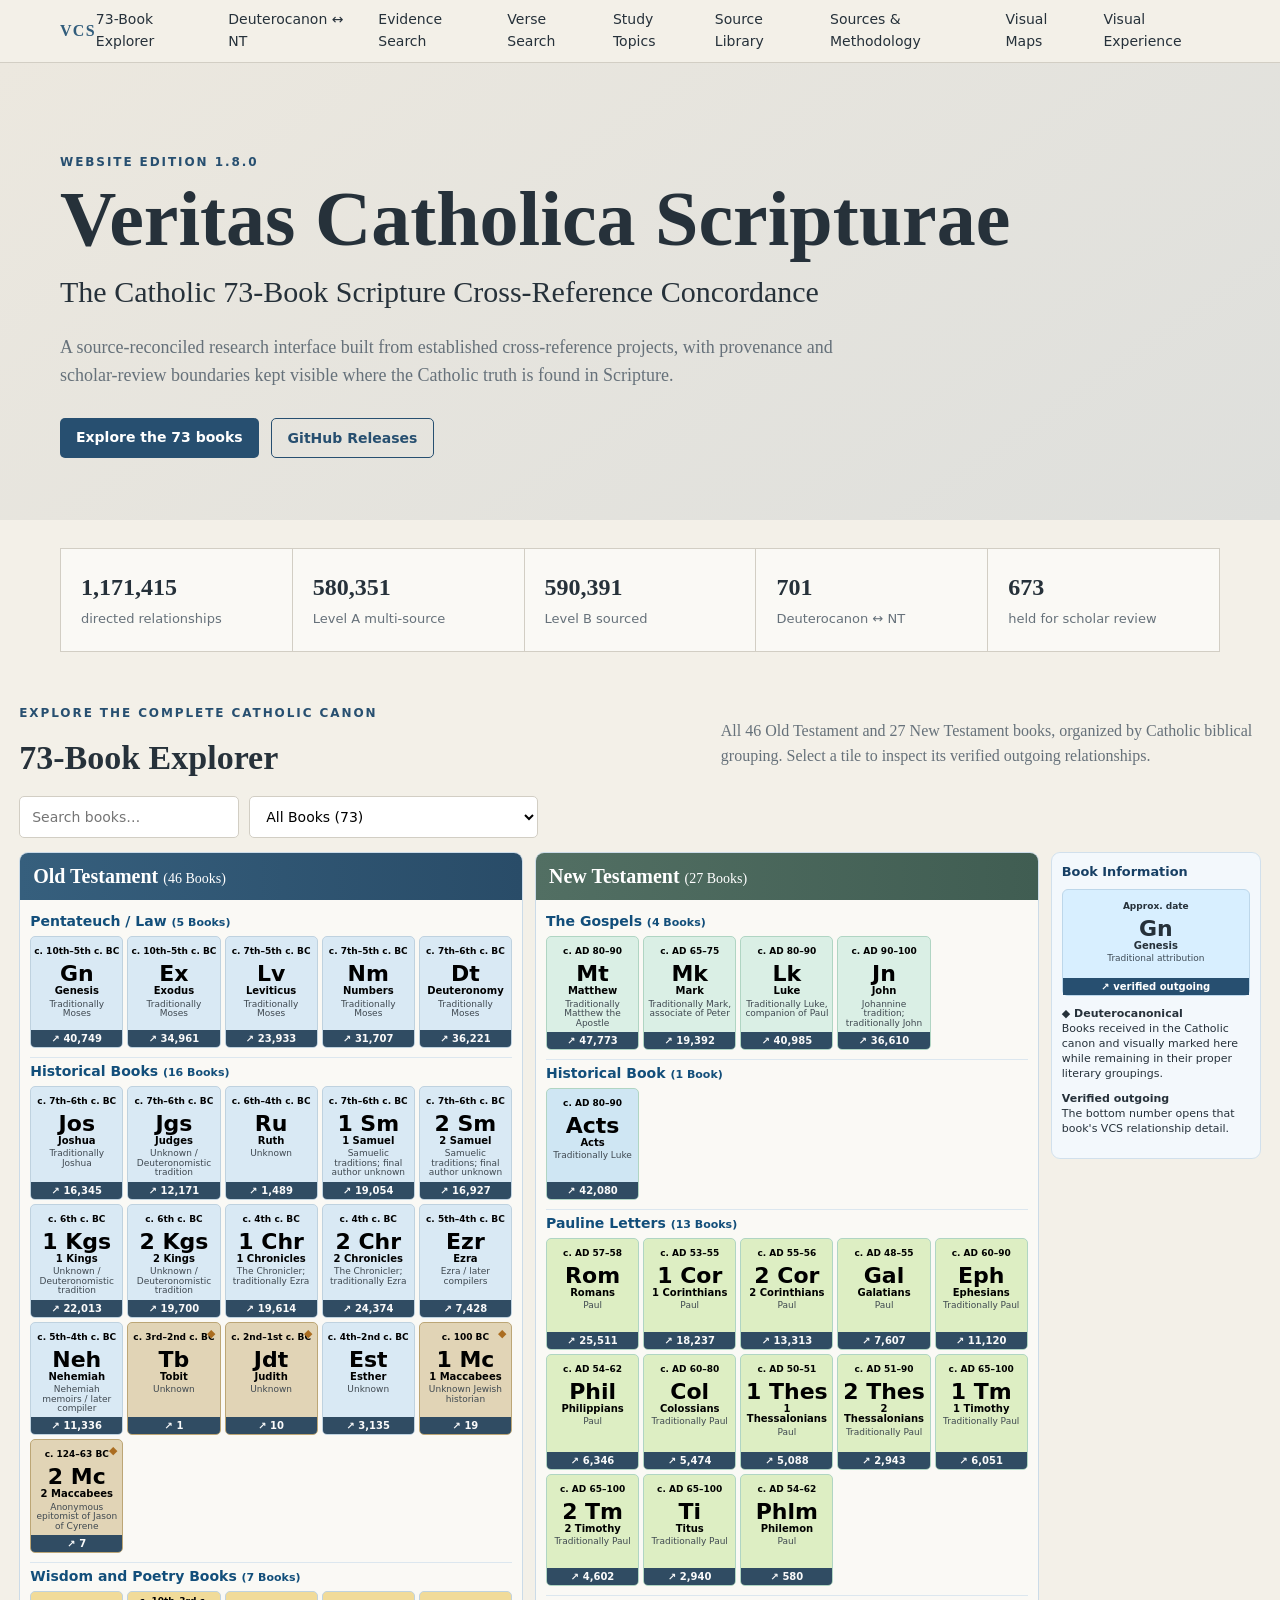
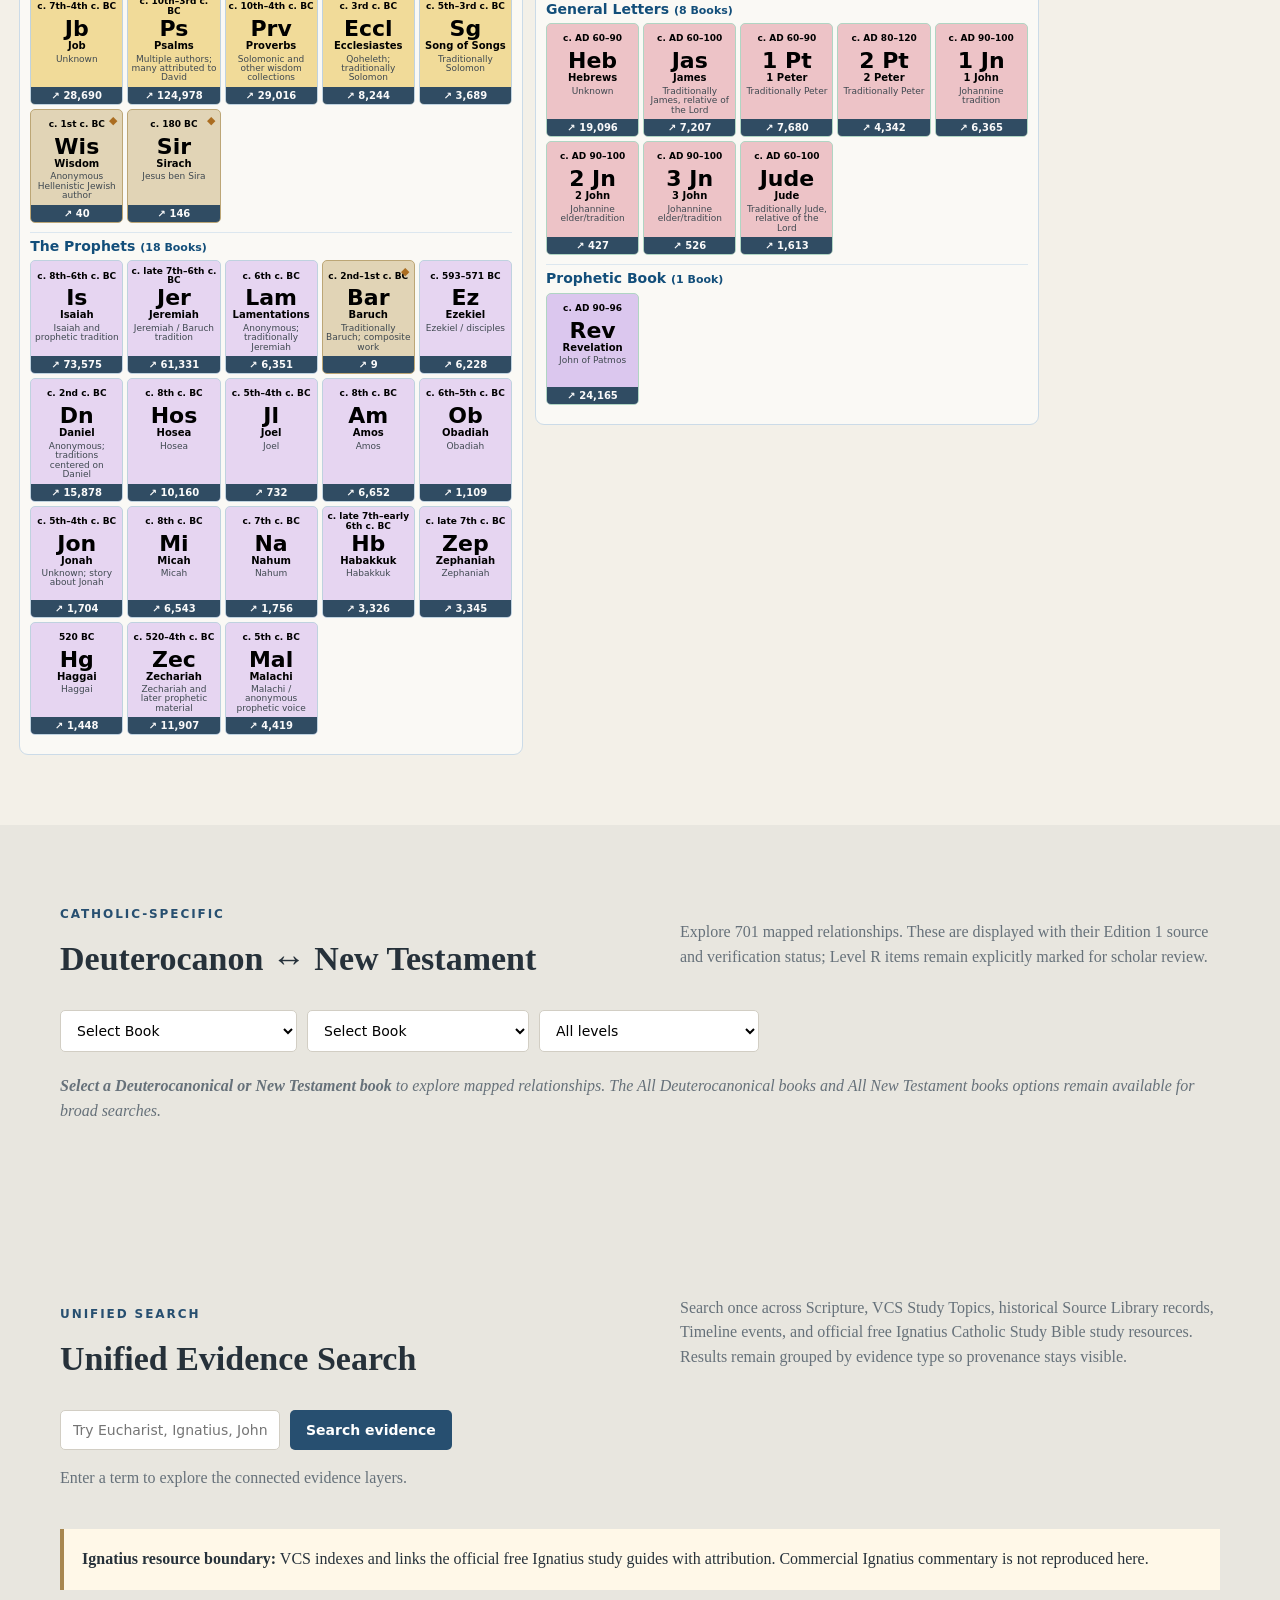
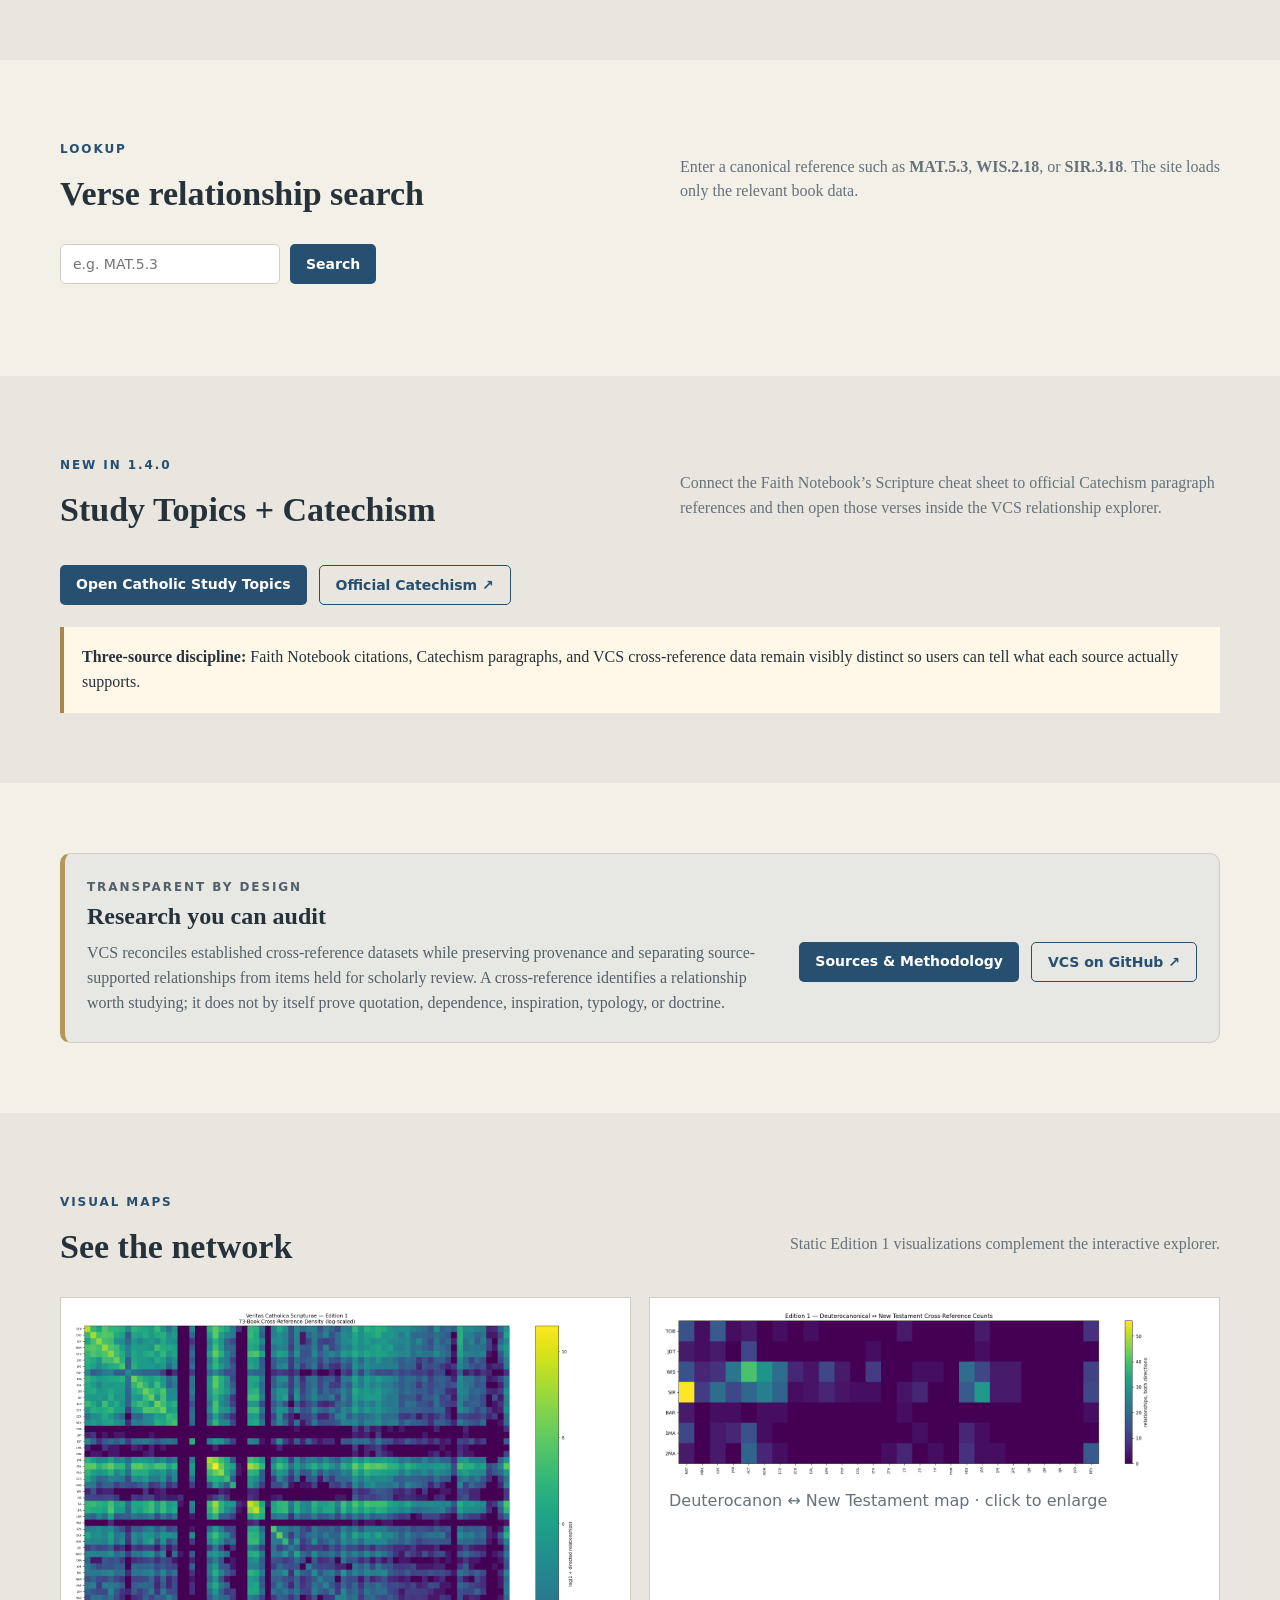
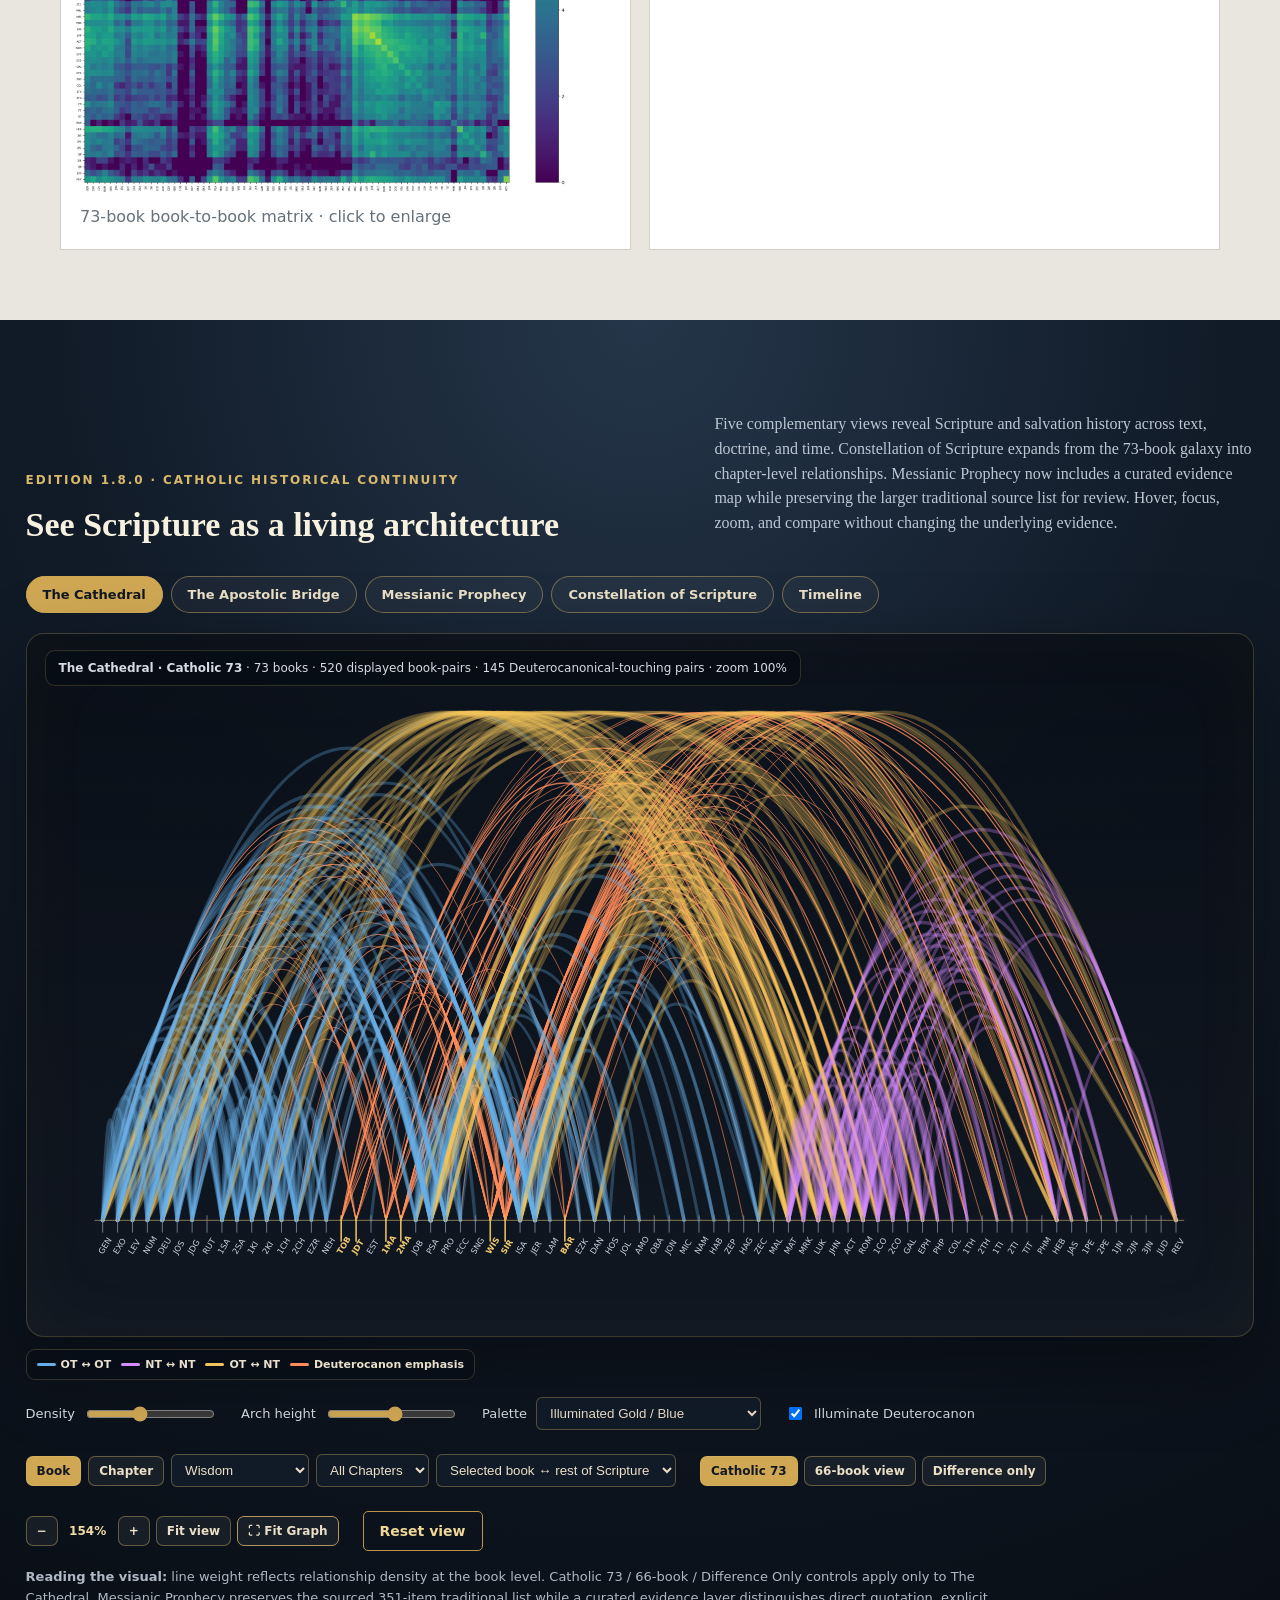
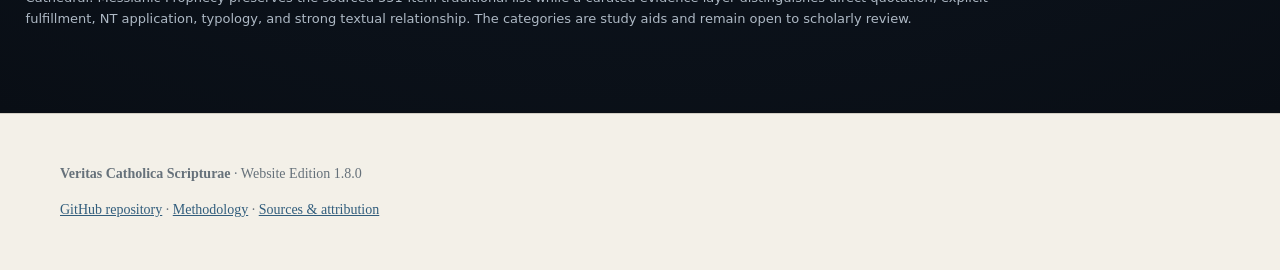
==== commit 0b36f3ce: "release/v1.8.0" ====
--- a/docs/index.html
+++ b/docs/index.html
@@ -1,13 +1,14 @@
-<!doctype html><html lang="en"><head><meta charset="utf-8"><meta name="viewport" content="width=device-width,initial-scale=1"><meta name="description" content="A provenance-preserving Catholic 73-book Scripture cross-reference concordance."><title>Veritas Catholica Scripturae</title><link rel="stylesheet" href="assets/style.css?v=1.6.0"></head><body>
-<header><div class="wrap nav"><a class="brand" href="./">VCS</a><nav><a href="#explore">73-Book Explorer</a><a href="#deutero">Deuterocanon ↔ NT</a><a href="#search">Verse Search</a><a href="topics.html">Study Topics</a><a href="source-library.html">Source Library</a><a href="sources.html">Sources & Methodology</a><a href="#visuals">Visual Maps</a><a href="#visual-experience">Visual Experience</a></nav></div></header>
+<!doctype html><html lang="en"><head><meta charset="utf-8"><meta name="viewport" content="width=device-width,initial-scale=1"><meta name="description" content="A provenance-preserving Catholic 73-book Scripture cross-reference concordance."><title>Veritas Catholica Scripturae</title><link rel="stylesheet" href="assets/style.css?v=1.8.0"></head><body>
+<header><div class="wrap nav"><a class="brand" href="./">VCS</a><nav><a href="#explore">73-Book Explorer</a><a href="?section=deutero#deutero">Deuterocanon ↔ NT</a><a href="?section=evidence-search#evidence-search">Evidence Search</a><a href="#search">Verse Search</a><a href="topics.html">Study Topics</a><a href="source-library.html">Source Library</a><a href="sources.html">Sources & Methodology</a><a href="#visuals">Visual Maps</a><a href="#visual-experience">Visual Experience</a></nav></div></header>
 <main>
-<section class="hero"><div class="wrap"><p class="eyebrow">Website Edition 1.6.0</p><h1>Veritas Catholica Scripturae</h1><p class="lead">The Catholic 73-Book Scripture Cross-Reference Concordance</p><p class="sub">A source-reconciled research interface built from established cross-reference projects, with provenance and scholar-review boundaries kept visible.</p><div class="actions"><a class="button" href="#explore">Explore the 73 books</a><a class="button secondary" href="https://github.com/cftrevizo/Veritas-Catholica-Scripturae/releases">GitHub Releases</a></div></div></section>
+<section class="hero"><div class="wrap"><p class="eyebrow">Website Edition 1.8.0</p><h1>Veritas Catholica Scripturae</h1><p class="lead">The Catholic 73-Book Scripture Cross-Reference Concordance</p><p class="sub">A source-reconciled research interface built from established cross-reference projects, with provenance and scholar-review boundaries kept visible where the Catholic truth is found in Scripture.</p><div class="actions"><a class="button" href="#explore">Explore the 73 books</a><a class="button secondary" href="https://github.com/cftrevizo/Veritas-Catholica-Scripturae/releases">GitHub Releases</a></div></div></section>
 <section class="stats wrap"><div><strong>1,171,415</strong><span>directed relationships</span></div><div><strong>580,351</strong><span>Level A multi-source</span></div><div><strong>590,391</strong><span>Level B sourced</span></div><div><strong>701</strong><span>Deuterocanon ↔ NT</span></div><div><strong>673</strong><span>held for scholar review</span></div></section>
 <section id="explore" class="wrap section book-explorer"><div class="sectionhead"><div><p class="eyebrow">Explore the complete Catholic canon</p><h2>73-Book Explorer</h2></div><p>All 46 Old Testament and 27 New Testament books, organized by Catholic biblical grouping. Select a tile to inspect its verified outgoing relationships.</p></div><div class="controls explorer-controls"><input id="bookFilter" placeholder="Search books…"><select id="canonFilter"><option value="all">All Books (73)</option><option value="ot">Old Testament (46)</option><option value="nt">New Testament (27)</option><option value="deutero">Highlight / Show Deuterocanonical</option></select></div><div id="bookGrid" class="bookgrid grouped-bookgrid"></div><aside class="book-info-note"><b>About dates & authorship:</b> Dates are approximate scholarly ranges. Authorship labels distinguish traditional attribution from cases where the human author or final compiler is uncertain. These are study aids, not definitions of Catholic dogma.</aside><div id="bookPanel" class="panel hidden"></div></section><section id="deutero" class="section alt"><div class="wrap"><div class="sectionhead"><div><p class="eyebrow">Catholic-specific</p><h2>Deuterocanon ↔ New Testament</h2></div><p>Explore 701 mapped relationships. These are displayed with their Edition 1 source and verification status; Level R items remain explicitly marked for scholar review.</p></div><div class="controls"><select id="deuteroBook"><option value="">Select Book</option><option value="all">All Deuterocanonical books</option></select><select id="ntBook"><option value="">Select Book</option><option value="all">All New Testament books</option></select><select id="levelFilter"><option value="all">All levels</option><option value="A">Level A</option><option value="B">Level B</option><option value="R">Scholar review</option></select></div><div id="deuteroResults" class="results"></div></div></section>
+<section id="evidence-search" class="section alt"><div class="wrap"><div class="sectionhead"><div><p class="eyebrow">Unified search</p><h2>Unified Evidence Search</h2></div><p>Search once across Scripture, VCS Study Topics, historical Source Library records, Timeline events, and official free Ignatius Catholic Study Bible study resources. Results remain grouped by evidence type so provenance stays visible.</p></div><form id="evidenceSearchForm" class="searchbox evidence-searchbox"><input id="evidenceSearchInput" autocomplete="off" placeholder="Try Eucharist, Ignatius, John, Nicaea…"><button class="button" type="submit">Search evidence</button></form><div id="evidenceSearchStatus" class="evidence-search-status">Enter a term to explore the connected evidence layers.</div><div id="evidenceSearchResults" class="evidence-search-results"></div><div class="notice"><b>Ignatius resource boundary:</b> VCS indexes and links the official free Ignatius study guides with attribution. Commercial Ignatius commentary is not reproduced here.</div></div></section>
 <section id="search" class="wrap section"><div class="sectionhead"><div><p class="eyebrow">Lookup</p><h2>Verse relationship search</h2></div><p>Enter a canonical reference such as <b>MAT.5.3</b>, <b>WIS.2.18</b>, or <b>SIR.3.18</b>. The site loads only the relevant book data.</p></div><form id="verseForm" class="searchbox"><input id="verseInput" autocomplete="off" placeholder="e.g. MAT.5.3"><button class="button" type="submit">Search</button></form><div id="verseResults" class="results"></div></section>
 <section id="topics-callout" class="section alt"><div class="wrap"><div class="sectionhead"><div><p class="eyebrow">New in 1.4.0</p><h2>Study Topics + Catechism</h2></div><p>Connect the Faith Notebook’s Scripture cheat sheet to official Catechism paragraph references and then open those verses inside the VCS relationship explorer.</p></div><div class="actions"><a class="button" href="topics.html">Open Catholic Study Topics</a><a class="button secondary" href="https://www.vatican.va/archive/ENG0015/_INDEX.HTM" target="_blank" rel="noopener">Official Catechism ↗</a></div><div class="notice"><b>Three-source discipline:</b> Faith Notebook citations, Catechism paragraphs, and VCS cross-reference data remain visibly distinct so users can tell what each source actually supports.</div></div></section><section id="method-summary" class="wrap section method-summary"><div class="method-card"><div><p class="eyebrow">Transparent by design</p><h2>Research you can audit</h2><p>VCS reconciles established cross-reference datasets while preserving provenance and separating source-supported relationships from items held for scholarly review. A cross-reference identifies a relationship worth studying; it does not by itself prove quotation, dependence, inspiration, typology, or doctrine.</p></div><div class="actions"><a class="button" href="sources.html">Sources & Methodology</a><a class="button secondary" href="https://github.com/cftrevizo/Veritas-Catholica-Scripturae" target="_blank" rel="noopener">VCS on GitHub ↗</a></div></div></section>
 <section id="visuals" class="section alt secondary-maps"><div class="wrap"><div class="sectionhead"><div><p class="eyebrow">Visual maps</p><h2>See the network</h2></div><p>Static Edition 1 visualizations complement the interactive explorer.</p></div><div class="visualgrid"><figure class="zoomable-map" tabindex="0" data-map-src="assets/73-book-matrix.png" data-map-title="73-book book-to-book matrix"><img src="assets/73-book-matrix.png" alt="73-book cross-reference matrix"><figcaption>73-book book-to-book matrix · click to enlarge</figcaption></figure><figure class="zoomable-map" tabindex="0" data-map-src="assets/deutero-nt-map.png" data-map-title="Deuterocanon ↔ New Testament map"><img src="assets/deutero-nt-map.png" alt="Deuterocanon to New Testament map"><figcaption>Deuterocanon ↔ New Testament map · click to enlarge</figcaption></figure></div></div></section>
-<section id="visual-experience" class="visual-experience"><div class="wrap wide"><div class="sectionhead visualhead"><div><p class="eyebrow">Edition 1.6.0 · Catholic Historical Continuity</p><h2>See Scripture as a living architecture</h2></div><p>Five complementary views reveal Scripture and salvation history across text, doctrine, and time. Constellation of Scripture expands from the 73-book galaxy into chapter-level relationships. Messianic Prophecy now includes a curated evidence map while preserving the larger traditional source list for review. Hover, focus, zoom, and compare without changing the underlying evidence.</p></div><div class="visual-tabs"><button class="vtab active" data-v="cathedral">The Cathedral</button><button class="vtab" data-v="bridge">The Apostolic Bridge</button><button class="vtab" data-v="prophecy">Messianic Prophecy</button><button class="vtab" data-v="constellation">Constellation of Scripture</button><button class="vtab" data-v="timeline">Timeline</button></div><div class="visual-stage"><div id="visualMeta" class="visual-meta"></div><svg id="visualSvg" viewBox="0 -600 1400 1320" role="img" aria-label="Interactive Catholic Scripture network visualization"></svg><div id="visualTip" class="visual-tip hidden"></div></div><div id="visualLegendHost" class="visual-legend-host"></div><div class="visual-controls">
+<section id="visual-experience" class="visual-experience"><div class="wrap wide"><div class="sectionhead visualhead"><div><p class="eyebrow">Edition 1.8.0 · Catholic Historical Continuity</p><h2>See Scripture as a living architecture</h2></div><p>Five complementary views reveal Scripture and salvation history across text, doctrine, and time. Constellation of Scripture expands from the 73-book galaxy into chapter-level relationships. Messianic Prophecy now includes a curated evidence map while preserving the larger traditional source list for review. Hover, focus, zoom, and compare without changing the underlying evidence.</p></div><div class="visual-tabs"><button class="vtab active" data-v="cathedral">The Cathedral</button><button class="vtab" data-v="bridge">The Apostolic Bridge</button><button class="vtab" data-v="prophecy">Messianic Prophecy</button><button class="vtab" data-v="constellation">Constellation of Scripture</button><button class="vtab" data-v="timeline">Timeline</button></div><div class="visual-stage"><div id="visualMeta" class="visual-meta"></div><svg id="visualSvg" viewBox="0 -600 1400 1320" role="img" aria-label="Interactive Catholic Scripture network visualization"></svg><div id="visualTip" class="visual-tip hidden"></div></div><div id="visualLegendHost" class="visual-legend-host"></div><div class="visual-controls">
 <div id="sharedGraphControls" class="context-controls">
 <label>Density <input id="densityRange" type="range" min="120" max="1100" value="520" step="20"></label>
 <label>Arch height <input id="archHeightRange" type="range" min="70" max="220" value="150" step="5"></label>
@@ -22,4 +23,4 @@
 <div id="timelineControls" class="timeline-controls hidden"><div class="timeline-filter-group"><div class="timeline-filter-title">Historical Scope</div><div class="timeline-scope"><button class="mini active" data-timeline-scope="all">All History</button><button class="mini active" data-timeline-scope="ot">Old Testament</button><button class="mini active" data-timeline-scope="apostolic">NT & Apostolic Age</button><button class="mini active" data-timeline-scope="church">Church History</button></div></div><div class="timeline-filter-group"><div class="timeline-filter-title">Detail / Importance</div><div id="timelineImportance" class="timeline-importance"><button class="mini active" data-timeline-importance="foundational">Foundational</button><button class="mini active" data-timeline-importance="major">Major</button><button class="mini" data-timeline-importance="significant">Significant</button><button class="mini" data-timeline-importance="detailed">Detailed</button><button class="mini" data-timeline-importance="source">Source-Level</button></div></div><div class="timeline-filter-group"><div class="timeline-filter-title">Event Categories</div><div id="timelineCategories" class="timeline-categories"></div></div><button id="timelineClearCats" class="mini">Show all event categories</button><div id="timelineDetail" class="timeline-detail"><b>Semantic zoom timeline</b><span>Zoom closer or increase Detail to reveal more events. Select an event for its historical note and source layer.</span></div></div><div class="zoom-controls"><button id="zoomOut" class="mini" title="Zoom out">−</button><span id="zoomLabel">100%</span><button id="zoomIn" class="mini" title="Zoom in">+</button><button id="resetZoom" class="mini">Fit view</button><button id="fitVisual" class="mini" title="Fit the complete rendered graph to the available viewport">⛶ Fit Graph</button></div>
 <button id="resetVisual" class="button secondary">Reset view</button>
 </div><div class="visual-caption"><b>Reading the visual:</b> line weight reflects relationship density at the book level. Catholic 73 / 66-book / Difference Only controls apply only to The Cathedral. Messianic Prophecy preserves the sourced 351-item traditional list while a curated evidence layer distinguishes direct quotation, explicit fulfillment, NT application, typology, and strong textual relationship. The categories are study aids and remain open to scholarly review.</div></div></section>
-</main><div id="mapLightbox" class="map-lightbox hidden" aria-hidden="true"><div class="map-lightbox-bar"><strong id="mapLightboxTitle">Visual map</strong><div><button id="mapZoomOut" class="mini">−</button><span id="mapZoomLabel">100%</span><button id="mapZoomIn" class="mini">+</button><button id="mapZoomReset" class="mini">Reset</button><button id="mapClose" class="mini">Close</button></div></div><div id="mapViewport" class="map-viewport"><img id="mapLightboxImg" alt="Enlarged visual map"></div></div><footer><div class="wrap"><p><b>Veritas Catholica Scripturae</b> · Website Edition 1.6.0</p><p><a href="https://github.com/cftrevizo/Veritas-Catholica-Scripturae">GitHub repository</a> · <a href="https://github.com/cftrevizo/Veritas-Catholica-Scripturae/blob/main/METHODOLOGY.md">Methodology</a> · <a href="https://github.com/cftrevizo/Veritas-Catholica-Scripturae/blob/main/NOTICE.md">Sources & attribution</a></p></div></footer><script src="assets/timeline.js?v=1.6.0"></script><script src="assets/app.js?v=1.6.0"></script></body></html>
+</main><div id="mapLightbox" class="map-lightbox hidden" aria-hidden="true"><div class="map-lightbox-bar"><strong id="mapLightboxTitle">Visual map</strong><div><button id="mapZoomOut" class="mini">−</button><span id="mapZoomLabel">100%</span><button id="mapZoomIn" class="mini">+</button><button id="mapZoomReset" class="mini">Reset</button><button id="mapClose" class="mini">Close</button></div></div><div id="mapViewport" class="map-viewport"><img id="mapLightboxImg" alt="Enlarged visual map"></div></div><footer><div class="wrap"><p><b>Veritas Catholica Scripturae</b> · Website Edition 1.8.0</p><p><a href="https://github.com/cftrevizo/Veritas-Catholica-Scripturae">GitHub repository</a> · <a href="https://github.com/cftrevizo/Veritas-Catholica-Scripturae/blob/main/METHODOLOGY.md">Methodology</a> · <a href="https://github.com/cftrevizo/Veritas-Catholica-Scripturae/blob/main/NOTICE.md">Sources & attribution</a></p></div></footer><script src="assets/timeline.js?v=1.6.0"></script><script src="assets/app.js?v=1.7.0rc2.3"></script><script src="assets/deutero-bridge.js?v=1.7.0rc2-r2"></script><script src="assets/evidence-search.js?v=1.8.0"></script><script src="assets/evidence-search-controls.js?v=1.7.0c1g"></script></body></html>
--- a/docs/assets/style.css
+++ b/docs/assets/style.css
@@ -227,3 +227,29 @@
 .provenance-grid span{white-space:normal!important;overflow-wrap:anywhere;word-break:normal;line-height:1.35}
 .provenance-grid .wide{overflow:hidden}
 @media(max-width:700px){.provenance-grid{grid-template-columns:minmax(0,1fr)}.provenance-grid .wide{grid-column:auto}}
+
+/* 1.7 C1-A Unified Evidence Search */
+.evidence-searchbox{max-width:900px;margin-bottom:1rem}.evidence-search-status{margin:.6rem 0 1rem;color:var(--muted,#aab2c0)}.evidence-search-results{display:grid;gap:1rem}.evidence-group{border:1px solid rgba(255,255,255,.12);border-radius:14px;padding:1rem;background:rgba(255,255,255,.025)}.evidence-group h3{margin:.1rem 0 .7rem}.evidence-items{display:grid;gap:.55rem}.evidence-item{display:block;padding:.72rem .8rem;border:1px solid rgba(255,255,255,.09);border-radius:10px;text-decoration:none;color:inherit;background:rgba(255,255,255,.02)}.evidence-item:hover,.evidence-item:focus{border-color:rgba(212,175,55,.65);background:rgba(212,175,55,.06)}.evidence-item strong{display:block}.evidence-item small{display:block;margin-top:.25rem;color:var(--muted,#aab2c0);line-height:1.4}.evidence-badge{display:inline-block;font-size:.72rem;padding:.12rem .42rem;border:1px solid rgba(255,255,255,.15);border-radius:999px;margin-left:.35rem;vertical-align:middle}.evidence-empty{color:var(--muted,#aab2c0);font-style:italic}@media(max-width:720px){.evidence-searchbox{display:grid;grid-template-columns:1fr}.evidence-searchbox .button{width:100%}}
+
+/* 1.7 C1-B */
+.ignatius-context{margin-top:1rem;padding:1rem;border:1px solid var(--line);border-radius:14px;background:rgba(255,255,255,.025)}
+.ignatius-context h3{margin:.15rem 0 .4rem}.ignatius-context .button{margin:.35rem .35rem .1rem 0}
+.evidence-chain{margin-top:1rem;padding:.8rem 1rem;border-left:3px solid var(--gold);background:rgba(255,255,255,.025);display:flex;gap:.45rem;flex-wrap:wrap;align-items:center}.evidence-chain span{opacity:.82}.evidence-chain a{margin-left:auto}
+
+/* 1.7 C1-B Review 1: compact progressive disclosure for Unified Evidence Search */
+.evidence-result-wrap.evidence-extra{display:none}
+.evidence-group.evidence-expanded .evidence-result-wrap.evidence-extra{display:block}
+.evidence-more{margin-top:.65rem;border:1px solid var(--line,#46505d);border-radius:999px;background:transparent;color:inherit;padding:.42rem .8rem;cursor:pointer;font:inherit}
+.evidence-more:hover,.evidence-more:focus-visible{border-color:currentColor;outline:none}
+
+/* 1.7 C1-B Review 2: provenance-label polish for Unified Evidence Search */
+.evidence-provenance-key{display:flex;gap:.5rem .8rem;align-items:center;flex-wrap:wrap;margin:0 0 1rem;padding:.7rem .85rem;border:1px solid rgba(38,49,58,.18);border-radius:10px;background:rgba(255,255,255,.32);font-size:.82rem;color:var(--muted,#53606a);line-height:1.4}.evidence-provenance-key>b{color:var(--ink,#26313a)}.evidence-provenance{display:inline-block;padding:.12rem .42rem;border:1px solid currentColor;border-radius:999px;font-style:normal;font-size:.72rem;font-weight:800;letter-spacing:.01em;line-height:1.25;white-space:nowrap}.evidence-provenance-direct{color:#145f9d;background:#e6f2fb}.evidence-provenance-verified{color:#805c16;background:#f8efd8}.evidence-provenance-related{color:#356b42;background:#e5f0e5}.evidence-provenance-detail{color:var(--muted,#53606a)}.evidence-action:before{content:' · ';color:var(--muted,#53606a)}@media(max-width:720px){.evidence-provenance-key{align-items:flex-start;flex-direction:column;gap:.45rem}.evidence-provenance-key span{display:block}}
+
+/* 1.7 C1-C: Defending-the-Faith evidence paths */
+.apologetics-chain{margin:1rem 0 0;padding:1rem;border:1px solid rgba(180,151,90,.46);border-radius:12px;background:linear-gradient(135deg,rgba(180,151,90,.10),rgba(54,95,125,.05))}.apologetics-chain header{background:none;border:0;box-shadow:none;padding:0}.apologetics-chain .eyebrow{margin:0 0 .2rem;color:var(--gold,#b4975a);font-size:.7rem}.apologetics-chain h4{margin:0;color:var(--ink)}.apologetics-chain header>p:last-child{margin:.4rem 0 .85rem;color:var(--muted);font-size:.84rem;line-height:1.45}.chain-grid{display:grid;grid-template-columns:repeat(3,minmax(0,1fr));gap:.65rem}.chain-stage{min-width:0;padding:.7rem .75rem;border:1px solid rgba(38,49,58,.14);border-radius:8px;background:rgba(250,249,245,.76)}.chain-stage>span{display:block;margin-bottom:.35rem;color:var(--muted);font:800 .67rem/1.2 system-ui,sans-serif;letter-spacing:.07em;text-transform:uppercase}.chain-stage strong,.chain-stage p,.chain-stage em{display:block;margin:0;color:var(--ink);font-size:.86rem;line-height:1.42}.chain-stage div{display:flex;gap:.35rem;flex-wrap:wrap}.chain-stage a{font-size:.82rem;line-height:1.35}.chain-scripture a{padding:.18rem .38rem;border:1px solid rgba(54,95,125,.22);border-radius:999px;text-decoration:none}.chain-witness div{display:grid;gap:.2rem}.chain-unavailable em{color:var(--muted);font-size:.8rem}.chain-search{background:rgba(180,151,90,.10)}.chain-search a{font-weight:800}@media(max-width:860px){.chain-grid{grid-template-columns:repeat(2,minmax(0,1fr))}}@media(max-width:560px){.chain-grid{grid-template-columns:1fr}.apologetics-chain{padding:.85rem}}
+.chain-citations{grid-column:span 2;background:rgba(180,151,90,.08)}.chain-citations div{display:grid;gap:.38rem}.chain-citations a{text-decoration:none}.chain-citations a b,.chain-citations a small{display:block}.chain-citations a small{margin-top:.1rem;color:var(--muted);font-size:.76rem}@media(max-width:560px){.chain-citations{grid-column:auto}}
+
+/* 1.7 C1-G/H: evidence-layer controls, share links, and accessible state */
+.evidence-layer-filters{display:flex;align-items:center;gap:.45rem;flex-wrap:wrap;margin:0 0 1rem;padding:.65rem .75rem;border:1px solid var(--line);border-radius:9px;background:rgba(255,255,255,.03);font-size:.82rem}.evidence-layer-filters>b{margin-right:.15rem}.evidence-layer-filters .mini{font-size:.76rem;padding:.32rem .55rem;opacity:.72}.evidence-layer-filters .mini.active{opacity:1;background:#f4ead1;border-color:#9a7734;color:#47330a}.evidence-layer-filters .evidence-share{margin-left:auto;opacity:1!important;font-weight:800;background:#274f70;color:#fff;border-color:#274f70;box-shadow:0 1px 2px rgba(23,38,59,.22)}.evidence-layer-filters .evidence-share:hover,.evidence-layer-filters .evidence-share:focus-visible{background:#173f64;color:#fff;border-color:#173f64}@media(max-width:720px){.evidence-layer-filters .evidence-share{margin-left:0}.evidence-layer-filters>b{width:100%}}
+.source-evidence-link{white-space:nowrap}
+.study-tools{display:grid;grid-template-columns:minmax(210px,.7fr) minmax(260px,1fr) minmax(255px,.85fr);gap:16px;align-items:start;margin:0 0 18px;padding:16px;border:1px solid var(--line);border-radius:12px;background:rgba(255,255,255,.3)}.study-tools h3{margin:.1rem 0 .35rem}.study-tools p{margin:.3rem 0;color:var(--muted)}.study-path-buttons{display:grid;gap:8px}.study-path-buttons button{border:1px solid #b7c7d2;border-radius:8px;background:#f7f8f5;color:var(--ink);padding:9px 11px;text-align:left;cursor:pointer}.study-path-buttons button:hover,.study-path-buttons button:focus-visible{border-color:#315d7c;background:#e8f0f4}.study-path-buttons b,.study-path-buttons span{display:block}.study-path-buttons span{font-size:.78rem;line-height:1.3}.evidence-collection{border-left:3px solid var(--vcs-gold);padding-left:13px}.evidence-collection>div{display:flex;justify-content:space-between;gap:8px}.evidence-collection ol{margin:.45rem 0;padding:0;list-style:none}.evidence-collection li{display:flex;align-items:center;gap:6px;margin:5px 0}.evidence-collection li button:first-child{border:0;background:transparent;color:#315d7c;text-align:left;padding:0;text-decoration:underline;cursor:pointer}.evidence-collection li button:last-child{border:1px solid #b7c7d2;border-radius:50%;background:transparent;width:22px;height:22px;line-height:16px;cursor:pointer}.collection-actions{display:flex;gap:7px;flex-wrap:wrap}.collection-status{min-height:1.2em;font-size:.78rem}.collection-actions button:disabled{opacity:.5;cursor:not-allowed}.topicrow-head:has(.save-topic){grid-template-columns:18px minmax(180px,1fr) auto auto auto 20px}.save-topic{min-width:76px;white-space:nowrap;justify-self:end;border:1px solid #a78542;background:#fffaf0;color:#674d17;border-radius:999px;padding:.3rem .55rem;font-size:.72rem;font-weight:800;cursor:pointer}.save-topic[aria-pressed="true"]{background:#6d5420;color:#fff;border-color:#6d5420}@media(max-width:900px){.study-tools{grid-template-columns:1fr 1fr}.evidence-collection{grid-column:1/-1;border-left:0;border-top:3px solid var(--vcs-gold);padding:10px 0 0}.topicrow-head:has(.save-topic){grid-template-columns:18px minmax(120px,1fr) auto auto 20px}.topicrow-head:has(.save-topic) .cccmeta{display:none}}@media(max-width:560px){.study-tools{grid-template-columns:1fr}.evidence-collection{grid-column:auto}.topicrow-head:has(.save-topic){grid-template-columns:16px minmax(0,1fr) auto 18px}.topicrow-head:has(.save-topic) .topicmeta{display:none}.save-topic{min-width:0;padding:.25rem .42rem}}
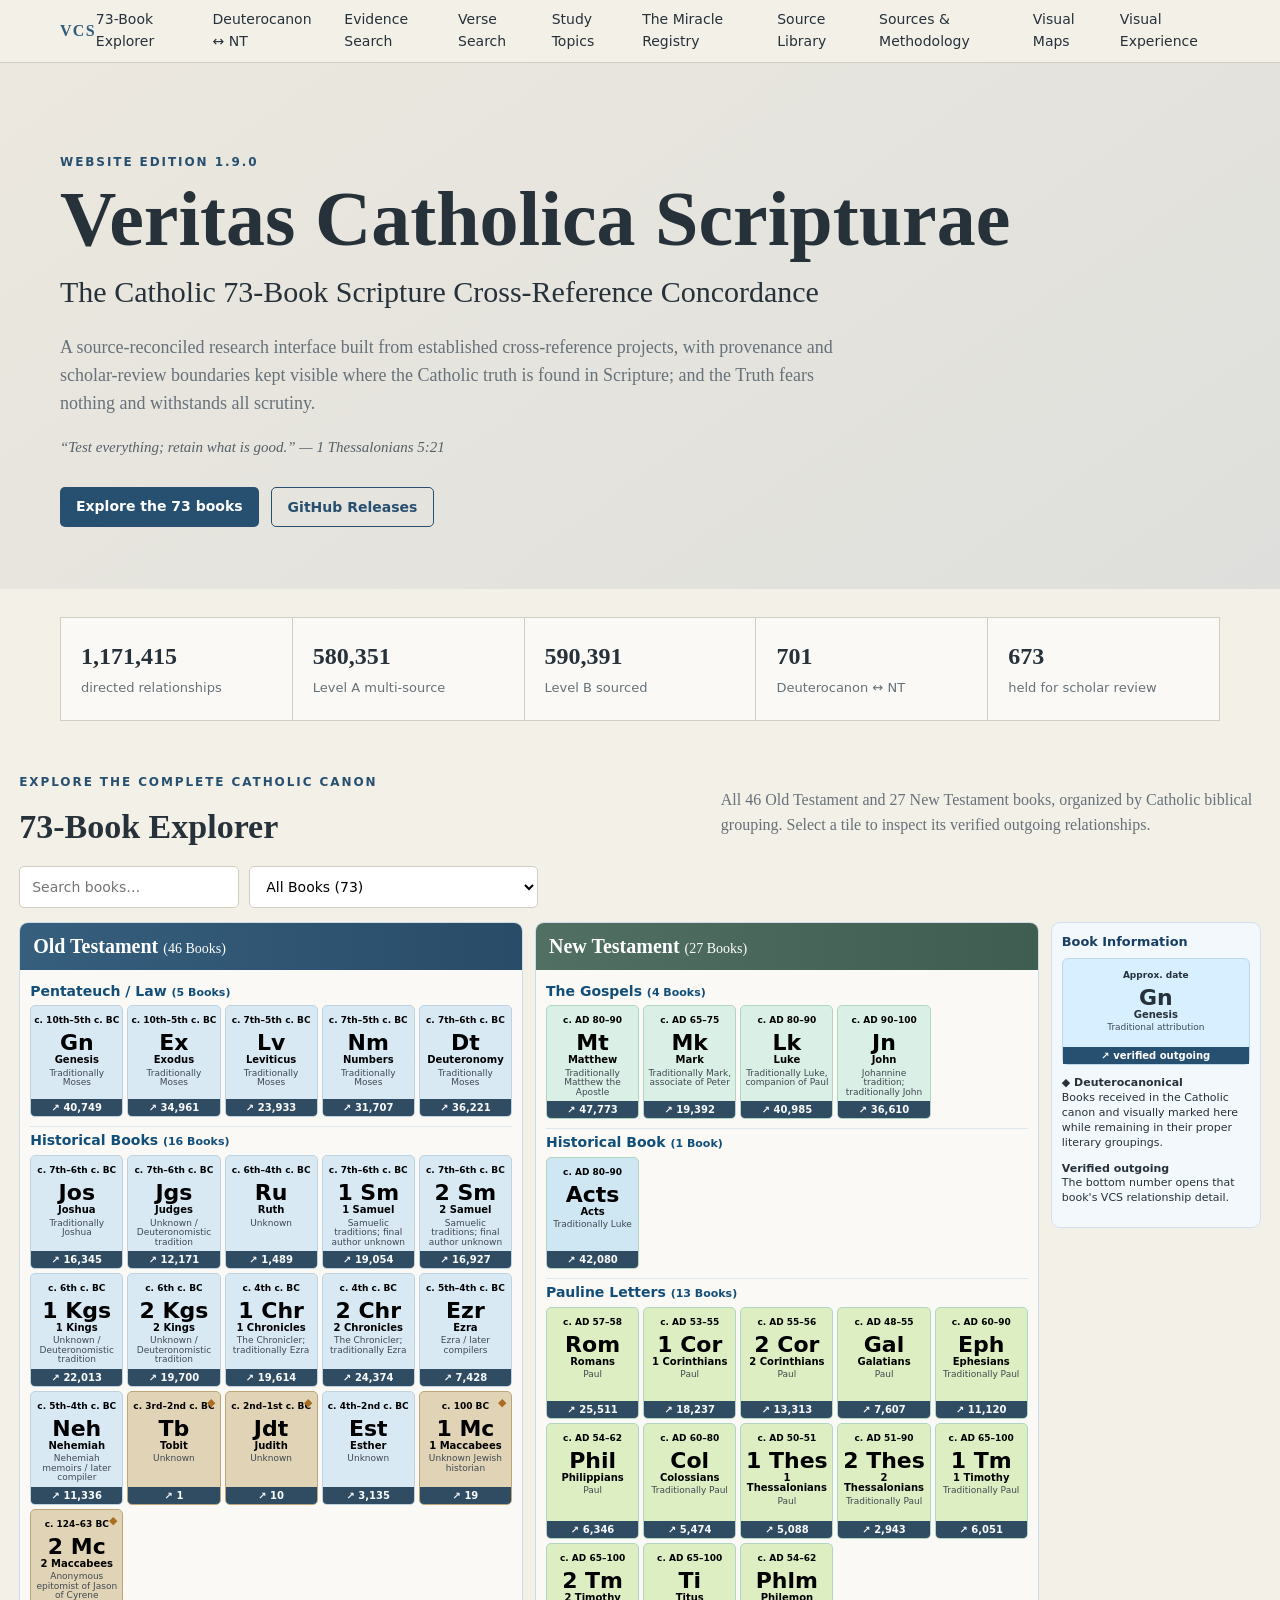
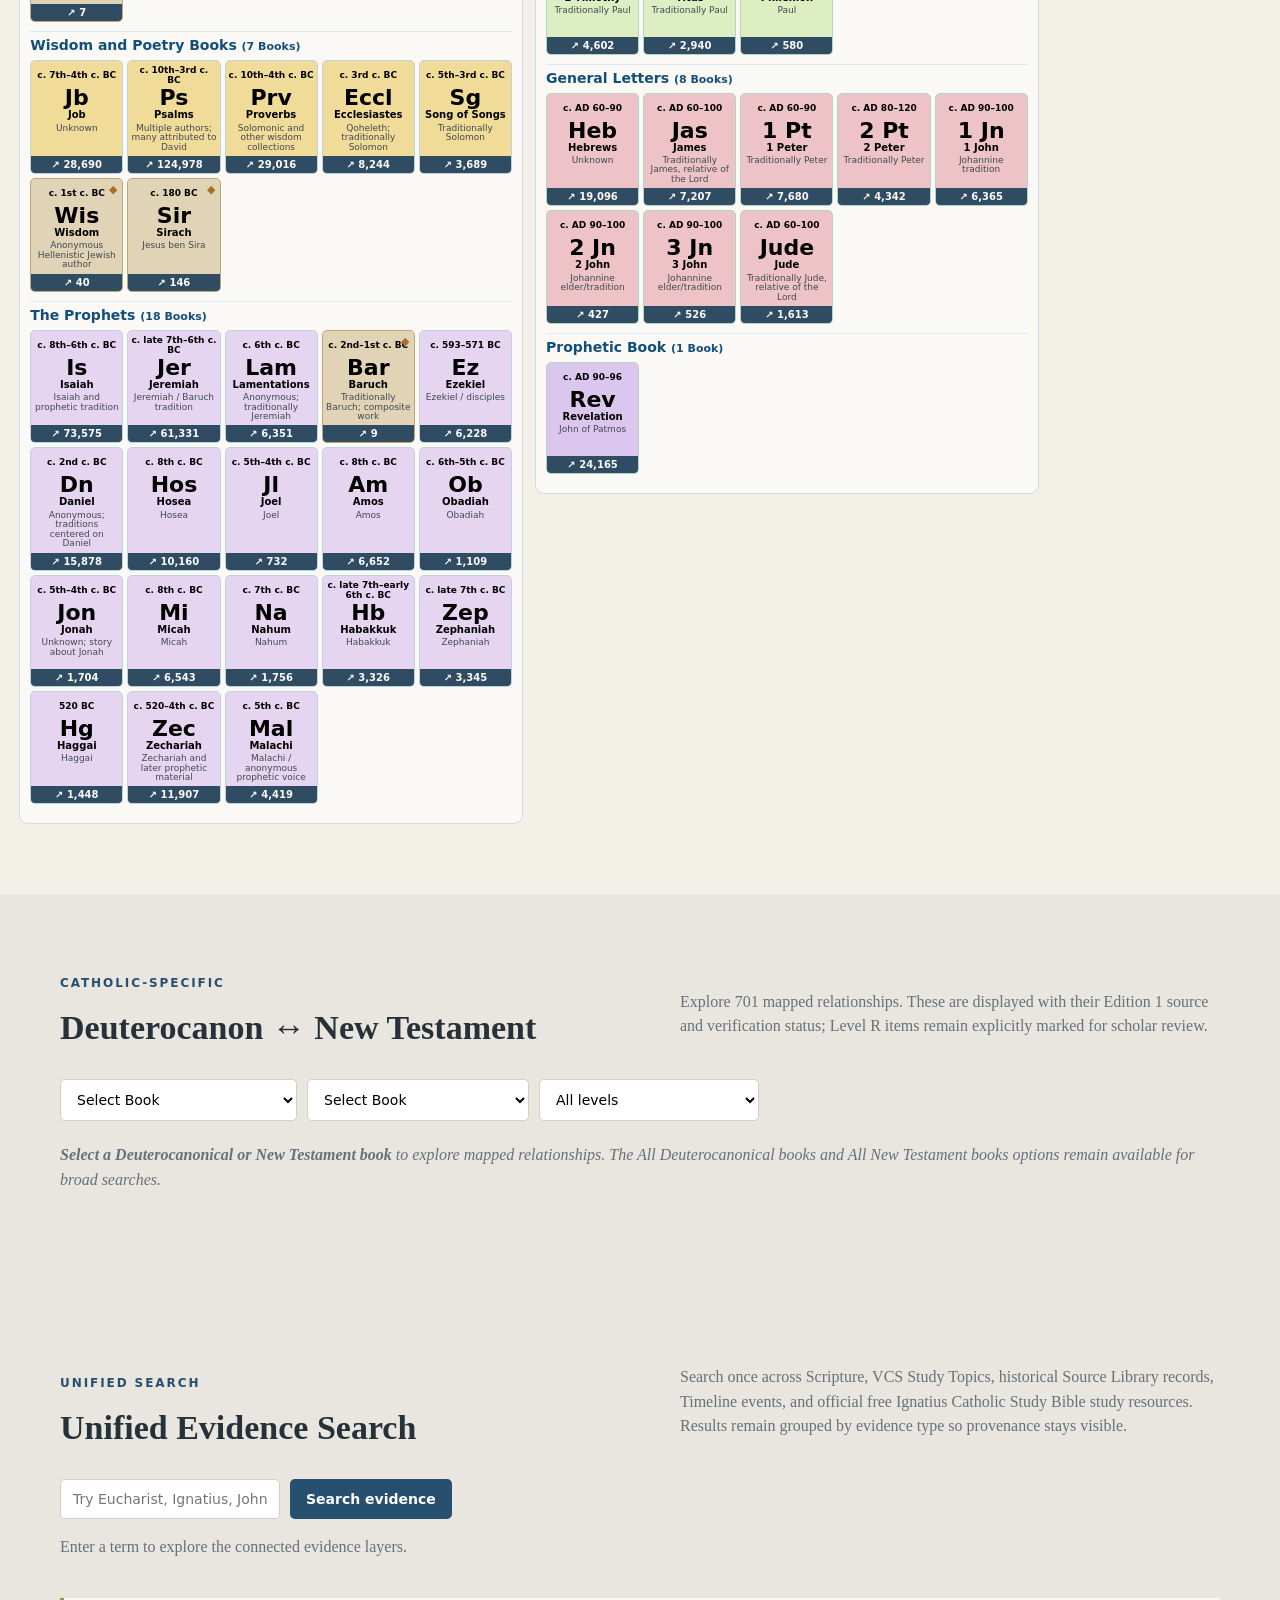
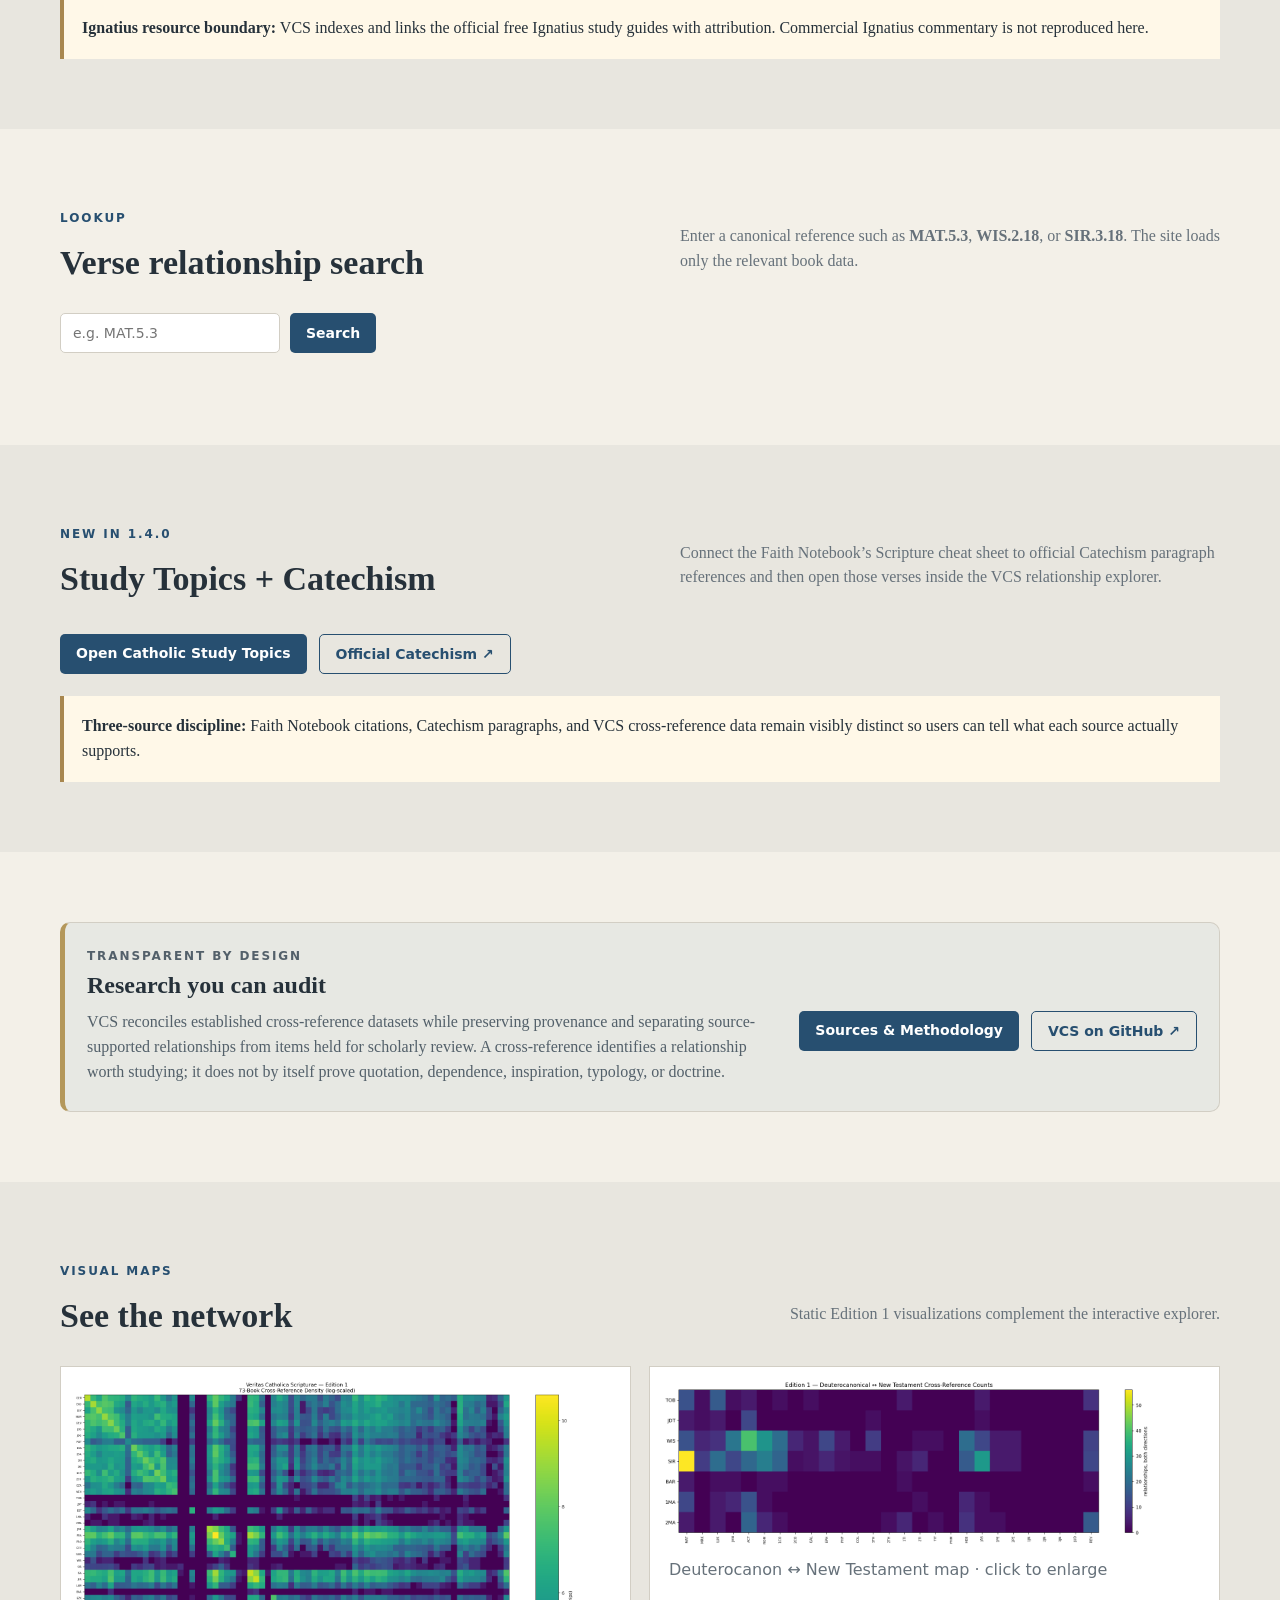
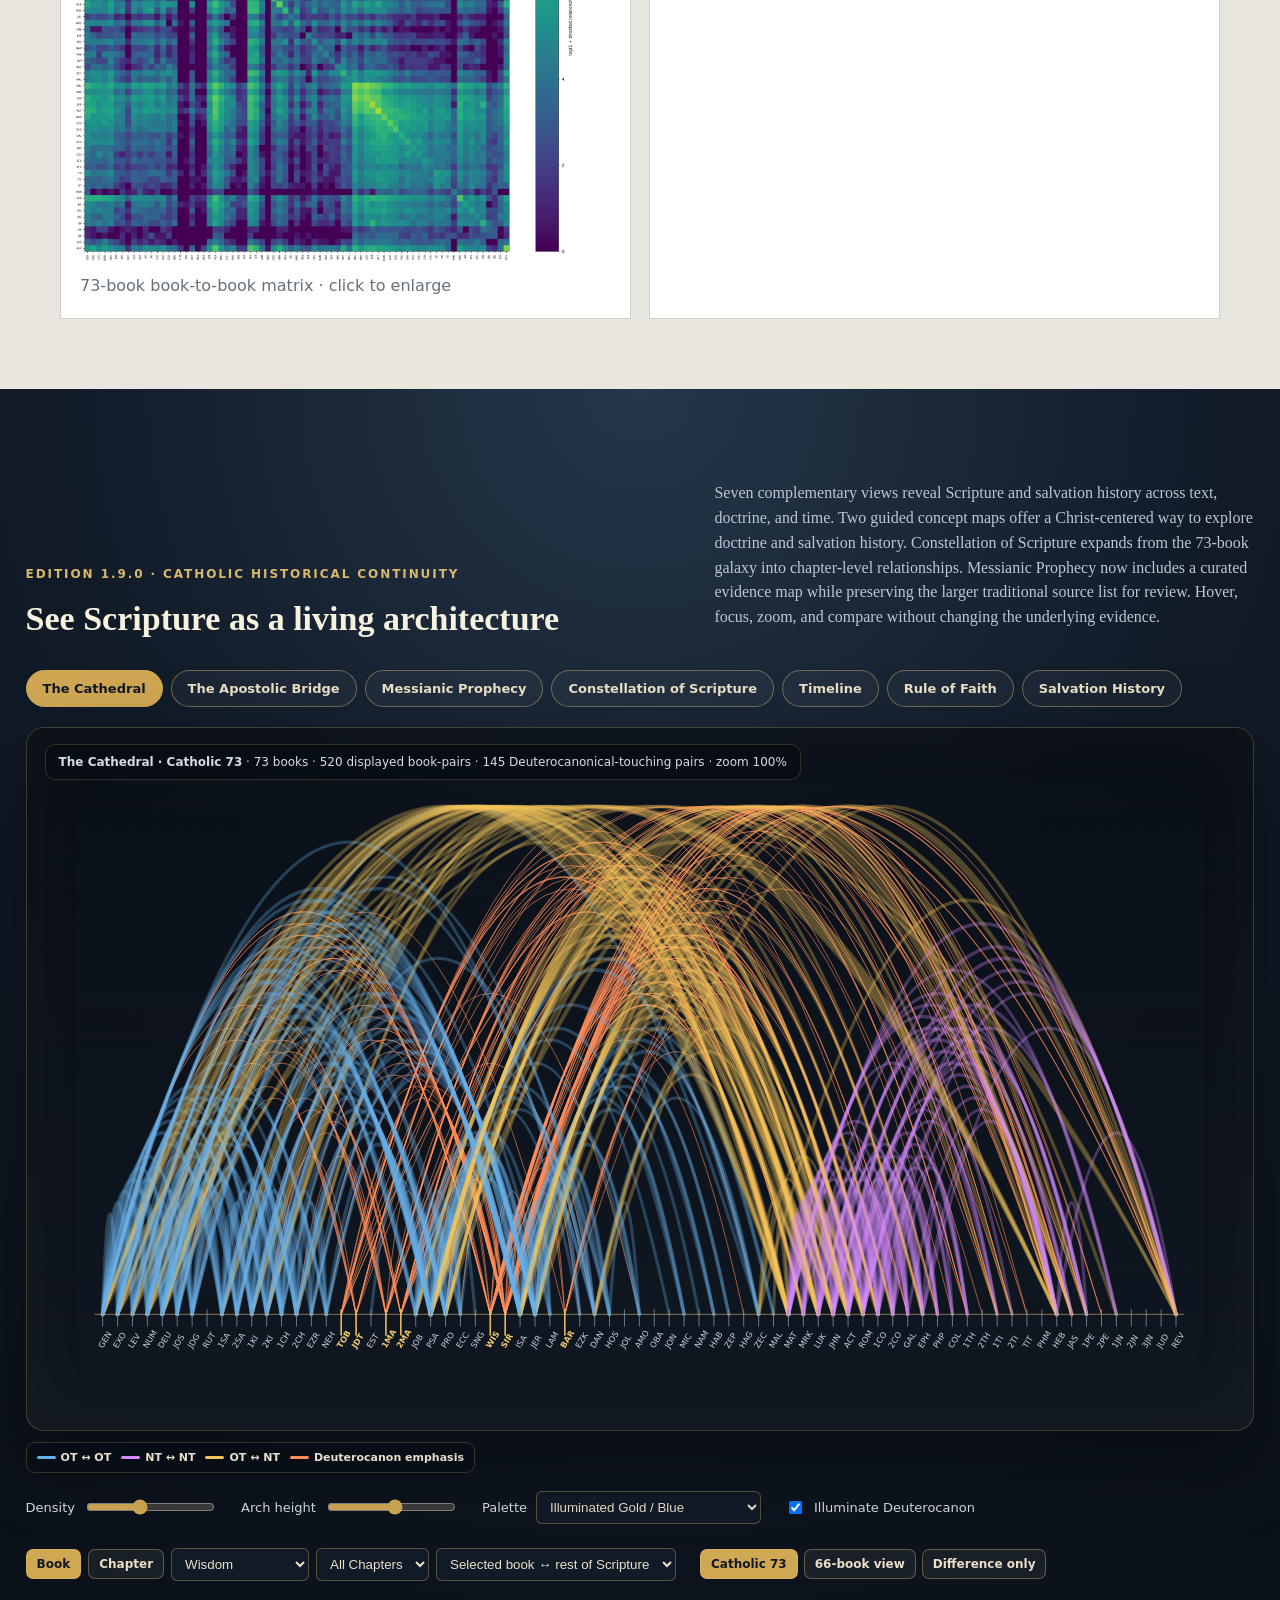
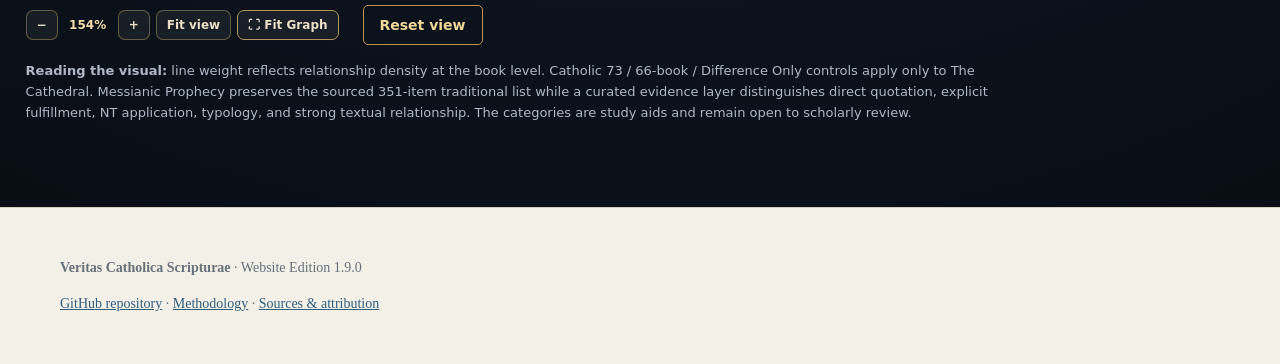
==== commit 7007df00: "1.9.0" ====
--- a/docs/index.html
+++ b/docs/index.html
@@ -1,14 +1,14 @@
-<!doctype html><html lang="en"><head><meta charset="utf-8"><meta name="viewport" content="width=device-width,initial-scale=1"><meta name="description" content="A provenance-preserving Catholic 73-book Scripture cross-reference concordance."><title>Veritas Catholica Scripturae</title><link rel="stylesheet" href="assets/style.css?v=1.8.0"></head><body>
-<header><div class="wrap nav"><a class="brand" href="./">VCS</a><nav><a href="#explore">73-Book Explorer</a><a href="?section=deutero#deutero">Deuterocanon ↔ NT</a><a href="?section=evidence-search#evidence-search">Evidence Search</a><a href="#search">Verse Search</a><a href="topics.html">Study Topics</a><a href="source-library.html">Source Library</a><a href="sources.html">Sources & Methodology</a><a href="#visuals">Visual Maps</a><a href="#visual-experience">Visual Experience</a></nav></div></header>
+<!doctype html><html lang="en"><head><meta charset="utf-8"><meta name="viewport" content="width=device-width,initial-scale=1"><meta name="description" content="A provenance-preserving Catholic 73-book Scripture cross-reference concordance."><title>Veritas Catholica Scripturae</title><link rel="stylesheet" href="assets/style.css?v=1.9.0"></head><body>
+<header><div class="wrap nav"><a class="brand" href="./">VCS</a><nav><a href="#explore">73-Book Explorer</a><a href="?section=deutero#deutero">Deuterocanon ↔ NT</a><a href="?section=evidence-search#evidence-search">Evidence Search</a><a href="#search">Verse Search</a><a href="topics.html">Study Topics</a><a href="miracle-registry.html">The Miracle Registry</a><a href="source-library.html">Source Library</a><a href="sources.html">Sources & Methodology</a><a href="#visuals">Visual Maps</a><a href="#visual-experience">Visual Experience</a></nav></div></header>
 <main>
-<section class="hero"><div class="wrap"><p class="eyebrow">Website Edition 1.8.0</p><h1>Veritas Catholica Scripturae</h1><p class="lead">The Catholic 73-Book Scripture Cross-Reference Concordance</p><p class="sub">A source-reconciled research interface built from established cross-reference projects, with provenance and scholar-review boundaries kept visible where the Catholic truth is found in Scripture.</p><div class="actions"><a class="button" href="#explore">Explore the 73 books</a><a class="button secondary" href="https://github.com/cftrevizo/Veritas-Catholica-Scripturae/releases">GitHub Releases</a></div></div></section>
+<section class="hero"><div class="wrap"><p class="eyebrow">Website Edition 1.9.0</p><h1>Veritas Catholica Scripturae</h1><p class="lead">The Catholic 73-Book Scripture Cross-Reference Concordance</p><p class="sub">A source-reconciled research interface built from established cross-reference projects, with provenance and scholar-review boundaries kept visible where the Catholic truth is found in Scripture; and the Truth fears nothing and withstands all scrutiny.</p><p class="hero-scripture-motto">“Test everything; retain what is good.” — 1 Thessalonians 5:21</p><div class="actions"><a class="button" href="#explore">Explore the 73 books</a><a class="button secondary" href="https://github.com/cftrevizo/Veritas-Catholica-Scripturae/releases">GitHub Releases</a></div></div></section>
 <section class="stats wrap"><div><strong>1,171,415</strong><span>directed relationships</span></div><div><strong>580,351</strong><span>Level A multi-source</span></div><div><strong>590,391</strong><span>Level B sourced</span></div><div><strong>701</strong><span>Deuterocanon ↔ NT</span></div><div><strong>673</strong><span>held for scholar review</span></div></section>
 <section id="explore" class="wrap section book-explorer"><div class="sectionhead"><div><p class="eyebrow">Explore the complete Catholic canon</p><h2>73-Book Explorer</h2></div><p>All 46 Old Testament and 27 New Testament books, organized by Catholic biblical grouping. Select a tile to inspect its verified outgoing relationships.</p></div><div class="controls explorer-controls"><input id="bookFilter" placeholder="Search books…"><select id="canonFilter"><option value="all">All Books (73)</option><option value="ot">Old Testament (46)</option><option value="nt">New Testament (27)</option><option value="deutero">Highlight / Show Deuterocanonical</option></select></div><div id="bookGrid" class="bookgrid grouped-bookgrid"></div><aside class="book-info-note"><b>About dates & authorship:</b> Dates are approximate scholarly ranges. Authorship labels distinguish traditional attribution from cases where the human author or final compiler is uncertain. These are study aids, not definitions of Catholic dogma.</aside><div id="bookPanel" class="panel hidden"></div></section><section id="deutero" class="section alt"><div class="wrap"><div class="sectionhead"><div><p class="eyebrow">Catholic-specific</p><h2>Deuterocanon ↔ New Testament</h2></div><p>Explore 701 mapped relationships. These are displayed with their Edition 1 source and verification status; Level R items remain explicitly marked for scholar review.</p></div><div class="controls"><select id="deuteroBook"><option value="">Select Book</option><option value="all">All Deuterocanonical books</option></select><select id="ntBook"><option value="">Select Book</option><option value="all">All New Testament books</option></select><select id="levelFilter"><option value="all">All levels</option><option value="A">Level A</option><option value="B">Level B</option><option value="R">Scholar review</option></select></div><div id="deuteroResults" class="results"></div></div></section>
 <section id="evidence-search" class="section alt"><div class="wrap"><div class="sectionhead"><div><p class="eyebrow">Unified search</p><h2>Unified Evidence Search</h2></div><p>Search once across Scripture, VCS Study Topics, historical Source Library records, Timeline events, and official free Ignatius Catholic Study Bible study resources. Results remain grouped by evidence type so provenance stays visible.</p></div><form id="evidenceSearchForm" class="searchbox evidence-searchbox"><input id="evidenceSearchInput" autocomplete="off" placeholder="Try Eucharist, Ignatius, John, Nicaea…"><button class="button" type="submit">Search evidence</button></form><div id="evidenceSearchStatus" class="evidence-search-status">Enter a term to explore the connected evidence layers.</div><div id="evidenceSearchResults" class="evidence-search-results"></div><div class="notice"><b>Ignatius resource boundary:</b> VCS indexes and links the official free Ignatius study guides with attribution. Commercial Ignatius commentary is not reproduced here.</div></div></section>
 <section id="search" class="wrap section"><div class="sectionhead"><div><p class="eyebrow">Lookup</p><h2>Verse relationship search</h2></div><p>Enter a canonical reference such as <b>MAT.5.3</b>, <b>WIS.2.18</b>, or <b>SIR.3.18</b>. The site loads only the relevant book data.</p></div><form id="verseForm" class="searchbox"><input id="verseInput" autocomplete="off" placeholder="e.g. MAT.5.3"><button class="button" type="submit">Search</button></form><div id="verseResults" class="results"></div></section>
 <section id="topics-callout" class="section alt"><div class="wrap"><div class="sectionhead"><div><p class="eyebrow">New in 1.4.0</p><h2>Study Topics + Catechism</h2></div><p>Connect the Faith Notebook’s Scripture cheat sheet to official Catechism paragraph references and then open those verses inside the VCS relationship explorer.</p></div><div class="actions"><a class="button" href="topics.html">Open Catholic Study Topics</a><a class="button secondary" href="https://www.vatican.va/archive/ENG0015/_INDEX.HTM" target="_blank" rel="noopener">Official Catechism ↗</a></div><div class="notice"><b>Three-source discipline:</b> Faith Notebook citations, Catechism paragraphs, and VCS cross-reference data remain visibly distinct so users can tell what each source actually supports.</div></div></section><section id="method-summary" class="wrap section method-summary"><div class="method-card"><div><p class="eyebrow">Transparent by design</p><h2>Research you can audit</h2><p>VCS reconciles established cross-reference datasets while preserving provenance and separating source-supported relationships from items held for scholarly review. A cross-reference identifies a relationship worth studying; it does not by itself prove quotation, dependence, inspiration, typology, or doctrine.</p></div><div class="actions"><a class="button" href="sources.html">Sources & Methodology</a><a class="button secondary" href="https://github.com/cftrevizo/Veritas-Catholica-Scripturae" target="_blank" rel="noopener">VCS on GitHub ↗</a></div></div></section>
 <section id="visuals" class="section alt secondary-maps"><div class="wrap"><div class="sectionhead"><div><p class="eyebrow">Visual maps</p><h2>See the network</h2></div><p>Static Edition 1 visualizations complement the interactive explorer.</p></div><div class="visualgrid"><figure class="zoomable-map" tabindex="0" data-map-src="assets/73-book-matrix.png" data-map-title="73-book book-to-book matrix"><img src="assets/73-book-matrix.png" alt="73-book cross-reference matrix"><figcaption>73-book book-to-book matrix · click to enlarge</figcaption></figure><figure class="zoomable-map" tabindex="0" data-map-src="assets/deutero-nt-map.png" data-map-title="Deuterocanon ↔ New Testament map"><img src="assets/deutero-nt-map.png" alt="Deuterocanon to New Testament map"><figcaption>Deuterocanon ↔ New Testament map · click to enlarge</figcaption></figure></div></div></section>
-<section id="visual-experience" class="visual-experience"><div class="wrap wide"><div class="sectionhead visualhead"><div><p class="eyebrow">Edition 1.8.0 · Catholic Historical Continuity</p><h2>See Scripture as a living architecture</h2></div><p>Five complementary views reveal Scripture and salvation history across text, doctrine, and time. Constellation of Scripture expands from the 73-book galaxy into chapter-level relationships. Messianic Prophecy now includes a curated evidence map while preserving the larger traditional source list for review. Hover, focus, zoom, and compare without changing the underlying evidence.</p></div><div class="visual-tabs"><button class="vtab active" data-v="cathedral">The Cathedral</button><button class="vtab" data-v="bridge">The Apostolic Bridge</button><button class="vtab" data-v="prophecy">Messianic Prophecy</button><button class="vtab" data-v="constellation">Constellation of Scripture</button><button class="vtab" data-v="timeline">Timeline</button></div><div class="visual-stage"><div id="visualMeta" class="visual-meta"></div><svg id="visualSvg" viewBox="0 -600 1400 1320" role="img" aria-label="Interactive Catholic Scripture network visualization"></svg><div id="visualTip" class="visual-tip hidden"></div></div><div id="visualLegendHost" class="visual-legend-host"></div><div class="visual-controls">
+<section id="visual-experience" class="visual-experience"><div class="wrap wide"><div class="sectionhead visualhead"><div><p class="eyebrow">Edition 1.9.0 · Catholic Historical Continuity</p><h2>See Scripture as a living architecture</h2></div><p>Seven complementary views reveal Scripture and salvation history across text, doctrine, and time. Two guided concept maps offer a Christ-centered way to explore doctrine and salvation history. Constellation of Scripture expands from the 73-book galaxy into chapter-level relationships. Messianic Prophecy now includes a curated evidence map while preserving the larger traditional source list for review. Hover, focus, zoom, and compare without changing the underlying evidence.</p></div><div class="visual-tabs"><button class="vtab active" data-v="cathedral">The Cathedral</button><button class="vtab" data-v="bridge">The Apostolic Bridge</button><button class="vtab" data-v="prophecy">Messianic Prophecy</button><button class="vtab" data-v="constellation">Constellation of Scripture</button><button class="vtab" data-v="timeline">Timeline</button><button class="vtab" data-v="rulefaith">Rule of Faith</button><button class="vtab" data-v="salvation">Salvation History</button></div><div class="visual-stage"><div id="visualMeta" class="visual-meta"></div><svg id="visualSvg" viewBox="0 -600 1400 1320" role="img" aria-label="Interactive Catholic Scripture network visualization"></svg><div id="visualTip" class="visual-tip hidden"></div></div><div id="conceptMapDetail" class="concept-map-detail hidden" aria-live="polite"></div><div id="visualLegendHost" class="visual-legend-host"></div><div class="visual-controls">
 <div id="sharedGraphControls" class="context-controls">
 <label>Density <input id="densityRange" type="range" min="120" max="1100" value="520" step="20"></label>
 <label>Arch height <input id="archHeightRange" type="range" min="70" max="220" value="150" step="5"></label>
@@ -20,7 +20,7 @@
 <select id="constChapterSelect" aria-label="Select Chapter"><option value="all">All Chapters</option></select>
 <select id="constScopeSelect" aria-label="Choose chapter relationship scope"><option value="external">Selected book ↔ rest of Scripture</option><option value="internal">Within selected book</option><option value="all">Both</option></select>
 </div><div id="canonCompareControls" class="canon-compare-controls"><button class="mini active" data-canon="73">Catholic 73</button><button class="mini" data-canon="66">66-book view</button><button class="mini" data-canon="diff">Difference only</button></div>
-<div id="timelineControls" class="timeline-controls hidden"><div class="timeline-filter-group"><div class="timeline-filter-title">Historical Scope</div><div class="timeline-scope"><button class="mini active" data-timeline-scope="all">All History</button><button class="mini active" data-timeline-scope="ot">Old Testament</button><button class="mini active" data-timeline-scope="apostolic">NT & Apostolic Age</button><button class="mini active" data-timeline-scope="church">Church History</button></div></div><div class="timeline-filter-group"><div class="timeline-filter-title">Detail / Importance</div><div id="timelineImportance" class="timeline-importance"><button class="mini active" data-timeline-importance="foundational">Foundational</button><button class="mini active" data-timeline-importance="major">Major</button><button class="mini" data-timeline-importance="significant">Significant</button><button class="mini" data-timeline-importance="detailed">Detailed</button><button class="mini" data-timeline-importance="source">Source-Level</button></div></div><div class="timeline-filter-group"><div class="timeline-filter-title">Event Categories</div><div id="timelineCategories" class="timeline-categories"></div></div><button id="timelineClearCats" class="mini">Show all event categories</button><div id="timelineDetail" class="timeline-detail"><b>Semantic zoom timeline</b><span>Zoom closer or increase Detail to reveal more events. Select an event for its historical note and source layer.</span></div></div><div class="zoom-controls"><button id="zoomOut" class="mini" title="Zoom out">−</button><span id="zoomLabel">100%</span><button id="zoomIn" class="mini" title="Zoom in">+</button><button id="resetZoom" class="mini">Fit view</button><button id="fitVisual" class="mini" title="Fit the complete rendered graph to the available viewport">⛶ Fit Graph</button></div>
+<div id="timelineControls" class="timeline-controls hidden"><div class="timeline-filter-group"><div class="timeline-filter-title">Historical Scope</div><div class="timeline-scope"><button class="mini active" data-timeline-scope="all">All History</button><button class="mini active" data-timeline-scope="ot">Old Testament</button><button class="mini active" data-timeline-scope="apostolic">NT & Apostolic Age</button><button class="mini active" data-timeline-scope="church">Church History</button></div></div><div class="timeline-filter-group"><div class="timeline-filter-title">Detail / Importance</div><div id="timelineImportance" class="timeline-importance"><button class="mini active" data-timeline-importance="foundational">Foundational</button><button class="mini active" data-timeline-importance="major">Major</button><button class="mini" data-timeline-importance="significant">Significant</button><button class="mini" data-timeline-importance="detailed">Detailed</button><button class="mini" data-timeline-importance="source">Source-Level</button></div></div><div class="timeline-filter-group"><div class="timeline-filter-title">Event Categories</div><div id="timelineCategories" class="timeline-categories"></div><div class="timeline-category-actions"><button id="timelineDeselectCats" class="mini">Clear categories</button><button id="timelineShowAllCats" class="mini">Show all categories</button></div></div><div id="timelineDetail" class="timeline-detail"><b>Semantic zoom timeline</b><span>Zoom closer or increase Detail to reveal more events. Select an event for its historical note and source layer.</span></div></div><div class="zoom-controls"><button id="zoomOut" class="mini" title="Zoom out">−</button><span id="zoomLabel">100%</span><button id="zoomIn" class="mini">+</button><button id="resetZoom" class="mini">Fit view</button><button id="fitVisual" class="mini" title="Fit the complete rendered graph to the available viewport">⛶ Fit Graph</button></div>
 <button id="resetVisual" class="button secondary">Reset view</button>
 </div><div class="visual-caption"><b>Reading the visual:</b> line weight reflects relationship density at the book level. Catholic 73 / 66-book / Difference Only controls apply only to The Cathedral. Messianic Prophecy preserves the sourced 351-item traditional list while a curated evidence layer distinguishes direct quotation, explicit fulfillment, NT application, typology, and strong textual relationship. The categories are study aids and remain open to scholarly review.</div></div></section>
-</main><div id="mapLightbox" class="map-lightbox hidden" aria-hidden="true"><div class="map-lightbox-bar"><strong id="mapLightboxTitle">Visual map</strong><div><button id="mapZoomOut" class="mini">−</button><span id="mapZoomLabel">100%</span><button id="mapZoomIn" class="mini">+</button><button id="mapZoomReset" class="mini">Reset</button><button id="mapClose" class="mini">Close</button></div></div><div id="mapViewport" class="map-viewport"><img id="mapLightboxImg" alt="Enlarged visual map"></div></div><footer><div class="wrap"><p><b>Veritas Catholica Scripturae</b> · Website Edition 1.8.0</p><p><a href="https://github.com/cftrevizo/Veritas-Catholica-Scripturae">GitHub repository</a> · <a href="https://github.com/cftrevizo/Veritas-Catholica-Scripturae/blob/main/METHODOLOGY.md">Methodology</a> · <a href="https://github.com/cftrevizo/Veritas-Catholica-Scripturae/blob/main/NOTICE.md">Sources & attribution</a></p></div></footer><script src="assets/timeline.js?v=1.6.0"></script><script src="assets/app.js?v=1.7.0rc2.3"></script><script src="assets/deutero-bridge.js?v=1.7.0rc2-r2"></script><script src="assets/evidence-search.js?v=1.8.0"></script><script src="assets/evidence-search-controls.js?v=1.7.0c1g"></script></body></html>
+</main><div id="mapLightbox" class="map-lightbox hidden" aria-hidden="true"><div class="map-lightbox-bar"><strong id="mapLightboxTitle">Visual map</strong><div><button id="mapZoomOut" class="mini">−</button><span id="mapZoomLabel">100%</span><button id="mapZoomIn" class="mini">+</button><button id="mapZoomReset" class="mini">Reset</button><button id="mapClose" class="mini">Close</button></div></div><div id="mapViewport" class="map-viewport"><img id="mapLightboxImg" alt="Enlarged visual map"></div></div><footer><div class="wrap"><p><b>Veritas Catholica Scripturae</b> · Website Edition 1.9.0</p><p><a href="https://github.com/cftrevizo/Veritas-Catholica-Scripturae">GitHub repository</a> · <a href="https://github.com/cftrevizo/Veritas-Catholica-Scripturae/blob/main/METHODOLOGY.md">Methodology</a> · <a href="https://github.com/cftrevizo/Veritas-Catholica-Scripturae/blob/main/NOTICE.md">Sources & attribution</a></p></div></footer><script src="assets/timeline.js?v=1.9.0"></script><script src="assets/app.js?v=1.9.0"></script><script src="assets/concept-maps.js?v=1.9.0"></script><script src="assets/deutero-bridge.js?v=1.7.0rc2-r2"></script><script src="assets/evidence-search.js?v=1.9.0"></script><script src="assets/miracle-search-bridge.js?v=1.9.0"></script><script src="assets/miracle-context-links.js?v=1.9.0"></script><script src="assets/evidence-search-controls.js?v=1.7.0c1g"></script></body></html>
--- a/docs/assets/style.css
+++ b/docs/assets/style.css
@@ -204,7 +204,7 @@
 
 /* VCS 1.6 Timeline guaranteed event hover targets */
 .timeline-event-hit{fill:transparent;stroke:none;pointer-events:all;cursor:pointer}
-.timeline-event-label,.timeline-event-label.stacked{pointer-events:none}
+.timeline-event-label,.timeline-event-label.stacked{pointer-events:auto;cursor:pointer}
 .timeline-event-hit:hover + .timeline-event{stroke:#fff;stroke-width:2.5}
 
 .visual-tip.visual-tip-portal{position:fixed!important;z-index:99999!important;pointer-events:none;max-width:min(380px,calc(100vw - 20px));}
@@ -253,3 +253,19 @@
 .evidence-layer-filters{display:flex;align-items:center;gap:.45rem;flex-wrap:wrap;margin:0 0 1rem;padding:.65rem .75rem;border:1px solid var(--line);border-radius:9px;background:rgba(255,255,255,.03);font-size:.82rem}.evidence-layer-filters>b{margin-right:.15rem}.evidence-layer-filters .mini{font-size:.76rem;padding:.32rem .55rem;opacity:.72}.evidence-layer-filters .mini.active{opacity:1;background:#f4ead1;border-color:#9a7734;color:#47330a}.evidence-layer-filters .evidence-share{margin-left:auto;opacity:1!important;font-weight:800;background:#274f70;color:#fff;border-color:#274f70;box-shadow:0 1px 2px rgba(23,38,59,.22)}.evidence-layer-filters .evidence-share:hover,.evidence-layer-filters .evidence-share:focus-visible{background:#173f64;color:#fff;border-color:#173f64}@media(max-width:720px){.evidence-layer-filters .evidence-share{margin-left:0}.evidence-layer-filters>b{width:100%}}
 .source-evidence-link{white-space:nowrap}
 .study-tools{display:grid;grid-template-columns:minmax(210px,.7fr) minmax(260px,1fr) minmax(255px,.85fr);gap:16px;align-items:start;margin:0 0 18px;padding:16px;border:1px solid var(--line);border-radius:12px;background:rgba(255,255,255,.3)}.study-tools h3{margin:.1rem 0 .35rem}.study-tools p{margin:.3rem 0;color:var(--muted)}.study-path-buttons{display:grid;gap:8px}.study-path-buttons button{border:1px solid #b7c7d2;border-radius:8px;background:#f7f8f5;color:var(--ink);padding:9px 11px;text-align:left;cursor:pointer}.study-path-buttons button:hover,.study-path-buttons button:focus-visible{border-color:#315d7c;background:#e8f0f4}.study-path-buttons b,.study-path-buttons span{display:block}.study-path-buttons span{font-size:.78rem;line-height:1.3}.evidence-collection{border-left:3px solid var(--vcs-gold);padding-left:13px}.evidence-collection>div{display:flex;justify-content:space-between;gap:8px}.evidence-collection ol{margin:.45rem 0;padding:0;list-style:none}.evidence-collection li{display:flex;align-items:center;gap:6px;margin:5px 0}.evidence-collection li button:first-child{border:0;background:transparent;color:#315d7c;text-align:left;padding:0;text-decoration:underline;cursor:pointer}.evidence-collection li button:last-child{border:1px solid #b7c7d2;border-radius:50%;background:transparent;width:22px;height:22px;line-height:16px;cursor:pointer}.collection-actions{display:flex;gap:7px;flex-wrap:wrap}.collection-status{min-height:1.2em;font-size:.78rem}.collection-actions button:disabled{opacity:.5;cursor:not-allowed}.topicrow-head:has(.save-topic){grid-template-columns:18px minmax(180px,1fr) auto auto auto 20px}.save-topic{min-width:76px;white-space:nowrap;justify-self:end;border:1px solid #a78542;background:#fffaf0;color:#674d17;border-radius:999px;padding:.3rem .55rem;font-size:.72rem;font-weight:800;cursor:pointer}.save-topic[aria-pressed="true"]{background:#6d5420;color:#fff;border-color:#6d5420}@media(max-width:900px){.study-tools{grid-template-columns:1fr 1fr}.evidence-collection{grid-column:1/-1;border-left:0;border-top:3px solid var(--vcs-gold);padding:10px 0 0}.topicrow-head:has(.save-topic){grid-template-columns:18px minmax(120px,1fr) auto auto 20px}.topicrow-head:has(.save-topic) .cccmeta{display:none}}@media(max-width:560px){.study-tools{grid-template-columns:1fr}.evidence-collection{grid-column:auto}.topicrow-head:has(.save-topic){grid-template-columns:16px minmax(0,1fr) auto 18px}.topicrow-head:has(.save-topic) .topicmeta{display:none}.save-topic{min-width:0;padding:.25rem .42rem}}
+
+/* 1.8.1 C1 — The Miracle Registry */
+.registry-level-key{display:grid;grid-template-columns:repeat(3,minmax(0,1fr));gap:12px;margin:0 0 18px}.registry-level-key article,.registry-card{border:1px solid var(--line);border-radius:12px;background:rgba(255,255,255,.36);padding:14px}.registry-level-key b,.registry-level-key span{display:block}.registry-level-key b{margin-bottom:5px}.registry-level-key span,.registry-meta,.registry-boundary,.registry-status{color:var(--muted);font-size:.84rem;line-height:1.45}.registry-controls{margin-bottom:10px}.registry-results{display:grid;grid-template-columns:repeat(2,minmax(0,1fr));gap:14px}.registry-card h3{margin:.6rem 0}.registry-card p{margin:.45rem 0}.registry-card-top{display:flex;align-items:flex-start;justify-content:space-between;gap:9px;flex-wrap:wrap}.registry-level{display:inline-block;border:1px solid #52738c;border-radius:999px;padding:.2rem .48rem;background:#e8f0f4;color:#244b68;font-size:.72rem;font-weight:800}.registry-level.vatican_promulgation_decree_notice{border-color:#a78542;background:#fff4da;color:#674d17}.registry-level.discernment_norms_reference{border-color:#5d8568;background:#eaf4ec;color:#356b42}.registry-boundary{padding-top:.4rem;border-top:1px solid var(--line)}.registry-links{display:flex;gap:.75rem;flex-wrap:wrap;margin-top:.65rem}.timeline-miracle-link{display:inline-block;margin-top:.55rem;color:inherit;font-weight:800}.miracle-topic-link{margin:1rem 0 0}.timeline-category-actions{display:flex;gap:.55rem;flex-wrap:wrap;margin-top:.6rem}.study-feature{margin:0 0 22px;padding:18px;border:1px solid var(--line);border-radius:12px;background:rgba(255,255,255,.42)}.study-feature.hidden{display:none}.study-feature-head{display:flex;justify-content:space-between;align-items:start;gap:18px;margin-bottom:15px}.study-feature-head h3{margin:.12rem 0 .35rem}.study-feature-head p{max-width:760px;color:var(--muted);margin:.25rem 0}.study-path-feature{border-color:#a78542!important;background:#fffaf0!important}.catechism-parts{display:grid;grid-template-columns:repeat(2,minmax(0,1fr));gap:13px}.catechism-part,.pastoral-entry{border:1px solid var(--line);border-radius:10px;background:#fff;padding:14px}.catechism-part-head{display:flex;justify-content:space-between;gap:10px;align-items:start}.catechism-part h4,.pastoral-entry h4{margin:.2rem 0 .45rem}.catechism-part p{margin:.25rem 0;color:var(--muted);font-size:.9rem}.catechism-part ol{margin:.8rem 0 0;padding-left:1.35rem}.catechism-part li{margin:.55rem 0}.catechism-part li>b,.catechism-part li>span{display:block}.catechism-part li>span{color:var(--muted);font-size:.82rem}.study-topic-links{display:flex;gap:6px;flex-wrap:wrap;margin-top:.45rem}.study-topic-link{border:1px solid #b7c7d2;border-radius:999px;background:#f7f8f5;color:#244b68;padding:.22rem .5rem;font-size:.75rem;cursor:pointer;text-align:left}.study-topic-link:hover,.study-topic-link:focus-visible{border-color:#315d7c;background:#e8f0f4}.pastoral-search{margin:0 0 14px}.pastoral-search label{display:block;font-weight:800;font-size:.84rem;margin-bottom:5px}.pastoral-search input{width:min(100%,620px)}.pastoral-entries{display:grid;grid-template-columns:repeat(2,minmax(0,1fr));gap:13px}.pastoral-entry p{margin:.6rem 0}.pastoral-note{border-left:3px solid var(--vcs-gold);padding-left:9px;color:var(--muted);font-size:.88rem}.pastoral-sources{display:flex;gap:9px;flex-wrap:wrap;margin-top:.6rem}.pastoral-crisis{border-color:#a84c4c;background:#fff8f7}.pastoral-crisis .eyebrow{color:#8b3737}.timeline-category-actions{display:flex;gap:.55rem;flex-wrap:wrap;margin-top:.6rem}@media(max-width:900px){.catechism-parts,.pastoral-entries{grid-template-columns:1fr}}@media(max-width:760px){.registry-level-key,.registry-results{grid-template-columns:1fr}.registry-controls{grid-template-columns:1fr}.registry-card-top{display:block}.registry-meta{display:block;margin-top:.45rem}}@media(max-width:560px){.study-feature-head,.catechism-part-head{display:block}.study-feature-head .button,.catechism-part-head .mini-link{display:inline-block;margin-top:.6rem}}
+/* C1.3 Registry category/status badges */
+.registry-category{display:inline-block;border:1px solid #8f7640;border-radius:999px;padding:.2rem .48rem;background:#fff7df;color:#654b13;font-size:.72rem;font-weight:800}.registry-level.liturgical_ecclesial_recognition{border-color:#8d6481;background:#faedf7;color:#683e5d}.registry-level.vatican_private_revelation_reference{border-color:#5b7d92;background:#e9f2f7;color:#305c78}.registry-level.venerated_object_authenticity_unresolved{border-color:#8d7257;background:#f8f0e5;color:#674c32}.registry-level.canonization_status_record{border-color:#5d8568;background:#eaf4ec;color:#356b42}.registry-level.official_historical_reference{border-color:#6e7282;background:#f0f1f4;color:#444956}
+/* C1.4 Registry and Catechism controls */
+.record-share{font:inherit;cursor:pointer}.catechism-tools{margin:0 0 14px}.catechism-tools label{display:block;margin:.75rem 0 .3rem;font-weight:800;font-size:.84rem}.catechism-tools input{width:min(100%,620px);padding:10px 12px;border:1px solid var(--line);border-radius:6px;font:14px system-ui,sans-serif}.study-topic-link.active{border-color:#315d7c;background:#e8f0f4}
+/* C1.5.4 Timeline selected-event detail */
+.timeline-event.timeline-selected{stroke:#fff!important;stroke-width:4px!important;filter:drop-shadow(0 0 8px #f1c45b)}.timeline-event-label.timeline-selected{fill:#f7d986;font-weight:800}.timeline-detail-links{display:grid;gap:4px;margin-top:8px;padding-top:7px;border-top:1px solid rgba(208,168,84,.3)}.timeline-detail-links>b{color:#f1d48a;font-size:.8rem;text-transform:uppercase;letter-spacing:.06em}
+.hero-scripture-motto{margin:.7rem 0 0;max-width:780px;color:#53606a;font-size:15px;font-style:italic}
+/* VCS visual maps */
+.vtab.prototype small{display:block;font-size:.64rem;letter-spacing:.06em;text-transform:uppercase;opacity:.8}.concept-line{stroke:#d0a854;stroke-width:2;opacity:.8}.concept-line-label{fill:#d9c98e;font:12px Georgia,serif;text-anchor:middle}.concept-node{cursor:pointer;outline:none}.concept-node circle{stroke:#e9d9a4;stroke-width:2;transition:filter .16s,stroke-width .16s}.concept-node:hover circle,.concept-node:focus circle{stroke:#fff;stroke-width:4;filter:drop-shadow(0 0 9px #d0a854)}.concept-node.center circle{fill:#d0a854}.concept-node.scripture circle{fill:#315d7c}.concept-node.magisterium circle{fill:#7a4c3a}.concept-node.sacrament circle{fill:#6b7f6b}.concept-node.history circle{fill:#465b71}.concept-label{fill:#fff7dc;font:700 17px Georgia,serif;text-anchor:middle;pointer-events:none}.concept-sub{fill:#ecdfb4;font:12px system-ui,sans-serif;text-anchor:middle;pointer-events:none}.concept-caption{fill:#eadfb9;font:14px Georgia,serif;text-anchor:middle}.concept-legend span:first-child i{background:#315d7c}.concept-legend span:last-child i{background:#d0a854}
+.concept-node.concept-selected circle{stroke:#fff;stroke-width:5;filter:drop-shadow(0 0 12px #f1c45b)}.concept-map-detail{margin:12px 0;padding:16px 18px;border-left:4px solid #d0a854;background:#1c222a;color:#f5ecd2;display:grid;gap:5px}.concept-map-detail>span{color:#d9d1bd}.concept-map-study-link{display:flex;align-items:center;gap:10px;flex-wrap:wrap;margin-top:4px;padding-top:9px;border-top:1px solid rgba(208,168,84,.35)}.concept-map-study-link>b{color:#f1d48a;font:700 .8rem system-ui,sans-serif;letter-spacing:.06em;text-transform:uppercase}
+/* C1.5.7 approved sacred-geometry art direction */
+.concept-ring{fill:none;stroke:#d7bb71;stroke-width:2;opacity:.34}.concept-ring.inner{stroke:#8ab0c9;stroke-dasharray:7 8;opacity:.3}.concept-mandorla{fill:rgba(208,168,84,.18);stroke:#efd783;stroke-width:4}.concept-line{fill:none;stroke:#d8b75e;stroke-width:3;stroke-linecap:round}.concept-line-label{fill:#f0d99a;font:italic 15px Georgia,serif;text-anchor:middle}.concept-spiral-shadow{fill:none;stroke:#4e7891;stroke-width:35;stroke-linecap:round;opacity:.3}.concept-spiral{fill:none;stroke:#d1a845;stroke-width:13;stroke-linecap:round}.concept-outflow{fill:none;stroke:#8bb6c9;stroke-width:11;stroke-linecap:round}.concept-branch{fill:none;stroke:#aabfca;stroke-width:3;stroke-dasharray:7 8;opacity:.62}.concept-node circle{stroke:#f1d891;stroke-width:3;transition:filter .16s,stroke-width .16s}.concept-node.christ circle{fill:#d0a854}.concept-node.scripture circle,.concept-node.creation circle{fill:#315d7c}.concept-node.tradition circle,.concept-node.covenant circle{fill:#7a3c4a}.concept-node.magisterium circle,.concept-node.church circle{fill:#466f5c}.concept-node.exodus circle{fill:#a8792d}.concept-node.prophets circle{fill:#6d5685}.concept-node.newcreation circle{fill:#5a8399}.concept-node:hover circle,.concept-node:focus circle,.concept-node.concept-selected circle{stroke:#fff8dc;stroke-width:6;filter:drop-shadow(0 0 13px #ebc95b)}.concept-label{fill:#fff6d8;font:700 20px Georgia,serif;text-anchor:middle;pointer-events:none}.concept-sub{fill:#d9e6e9;font:13px system-ui,sans-serif;text-anchor:middle;pointer-events:none}.concept-caption{fill:#f0d99a;font:italic 16px Georgia,serif;text-anchor:middle}.concept-legend .legend-gold{background:#d0a854}.concept-legend .legend-blue{background:#315d7c}.concept-legend .legend-burgundy{background:#7a3c4a}.concept-legend .legend-green{background:#466f5c}
+.concept-fulfillment{fill:none;stroke:#d1a845;stroke-width:11;stroke-linecap:round}
